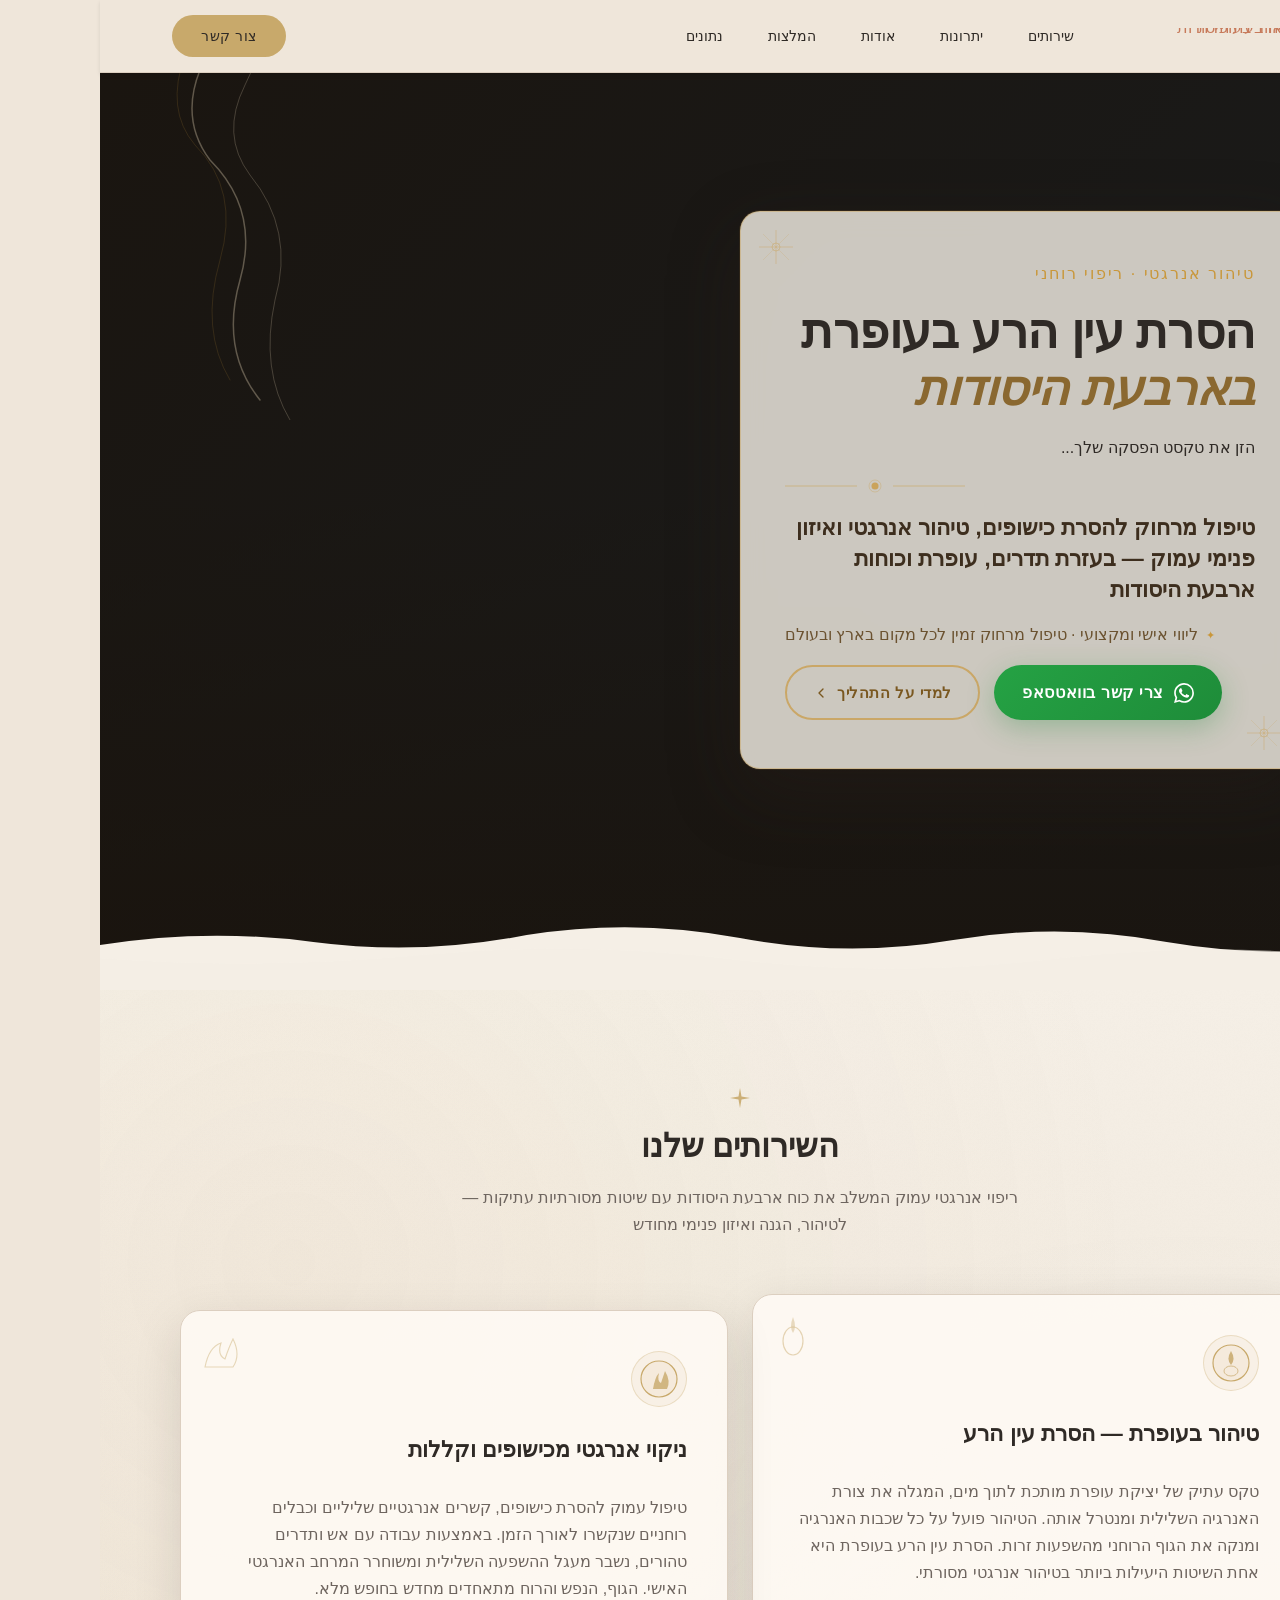
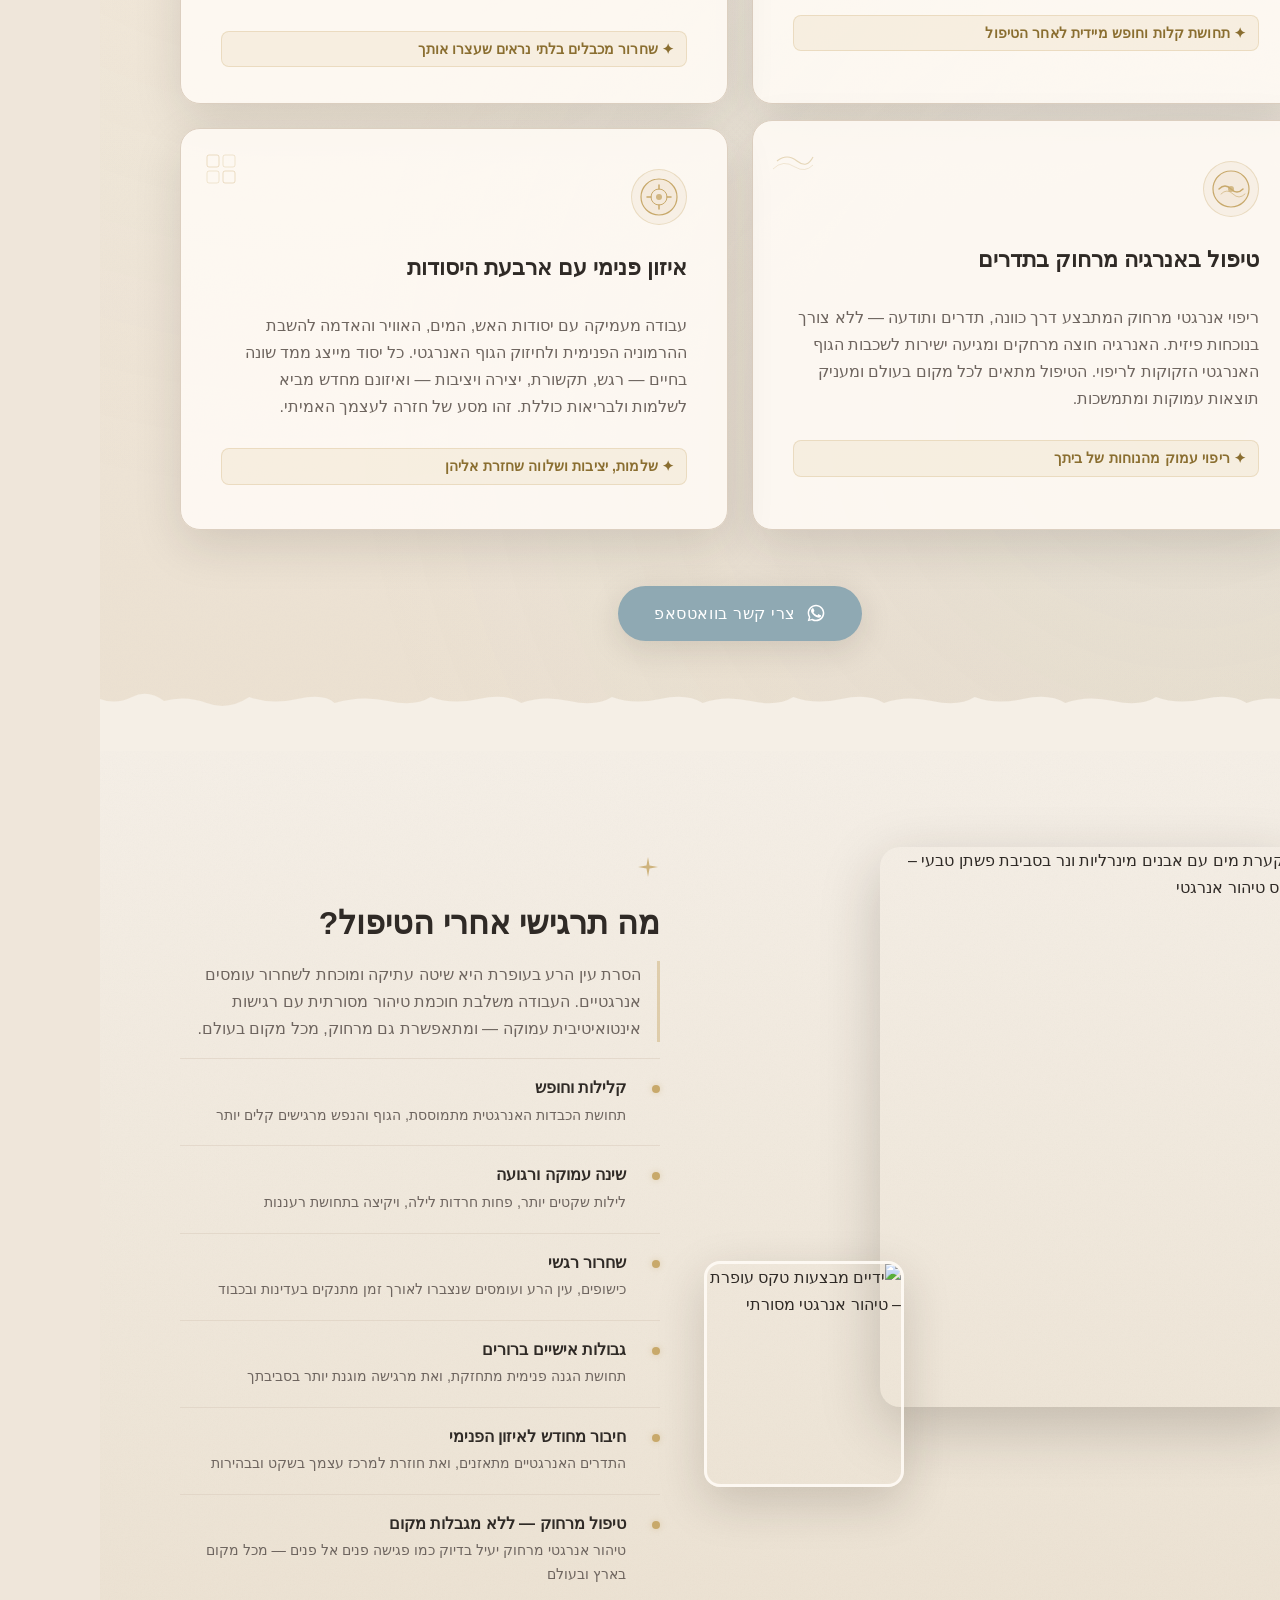
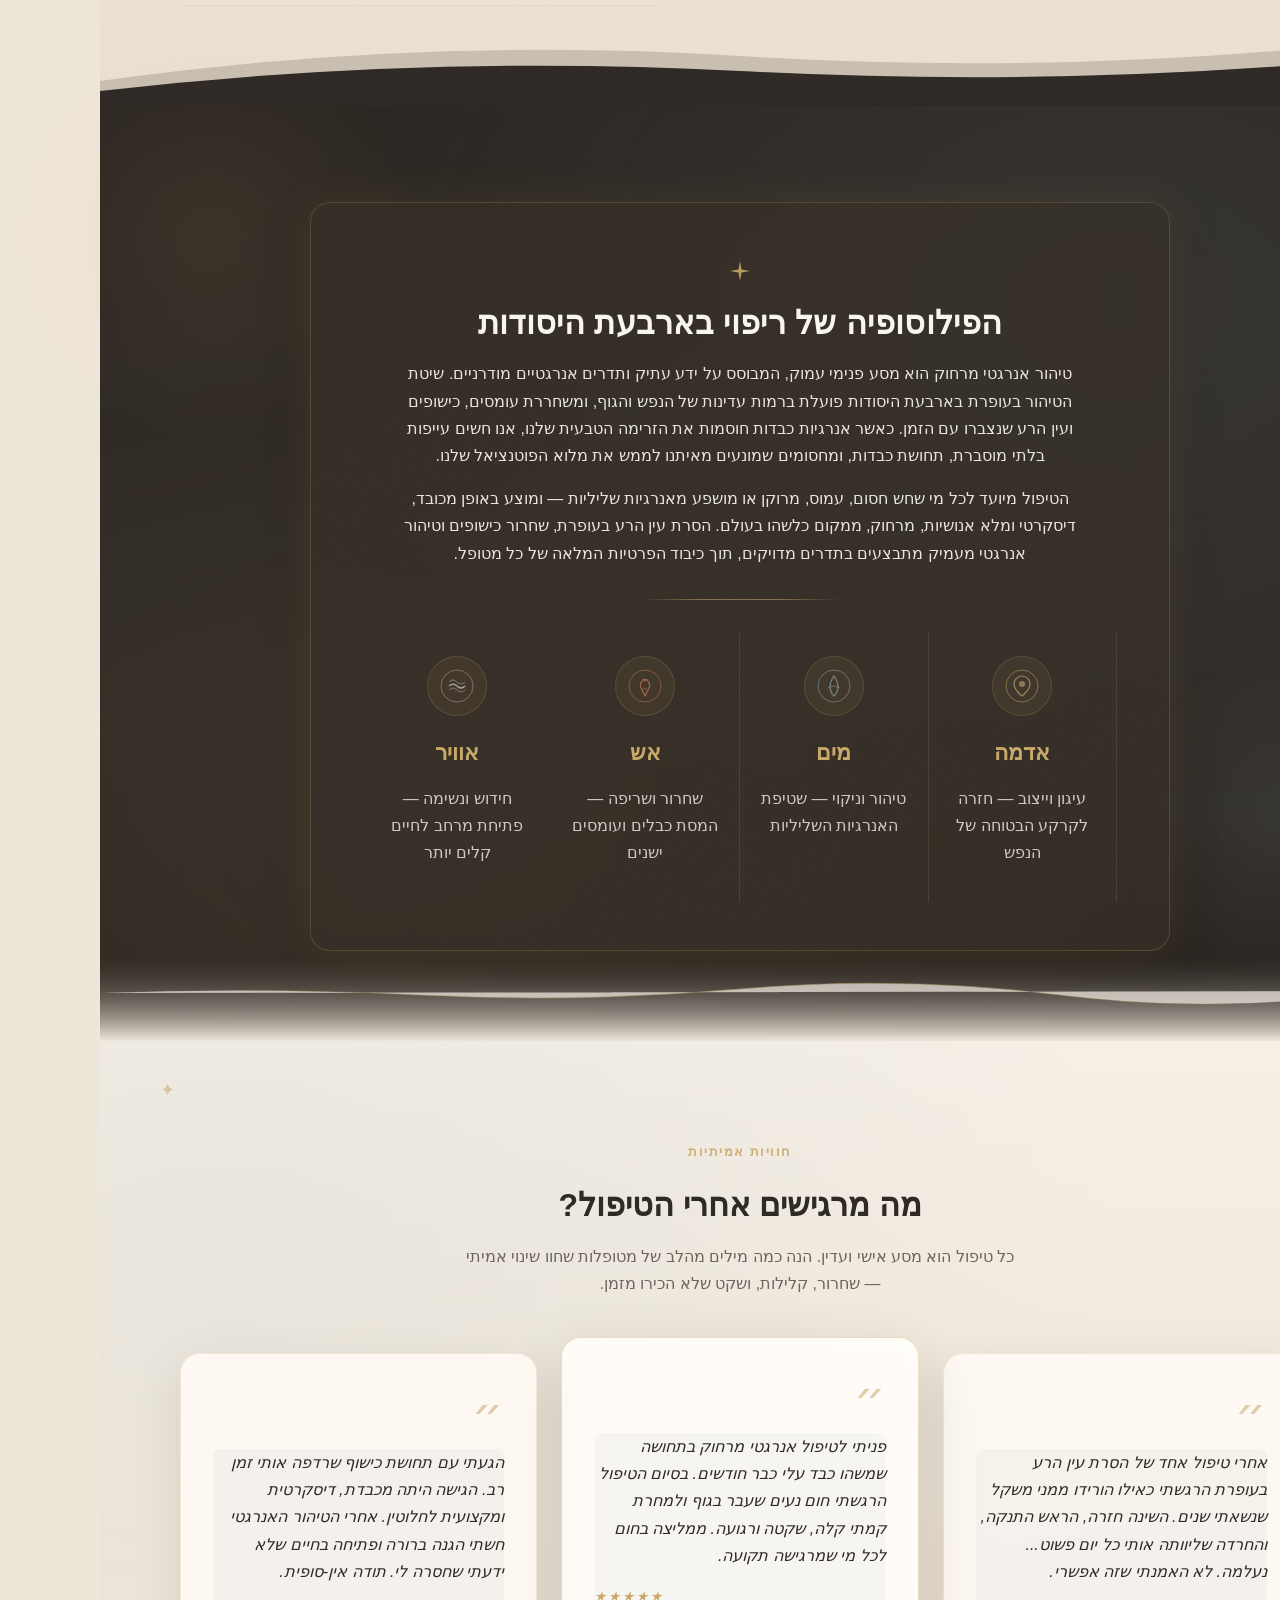
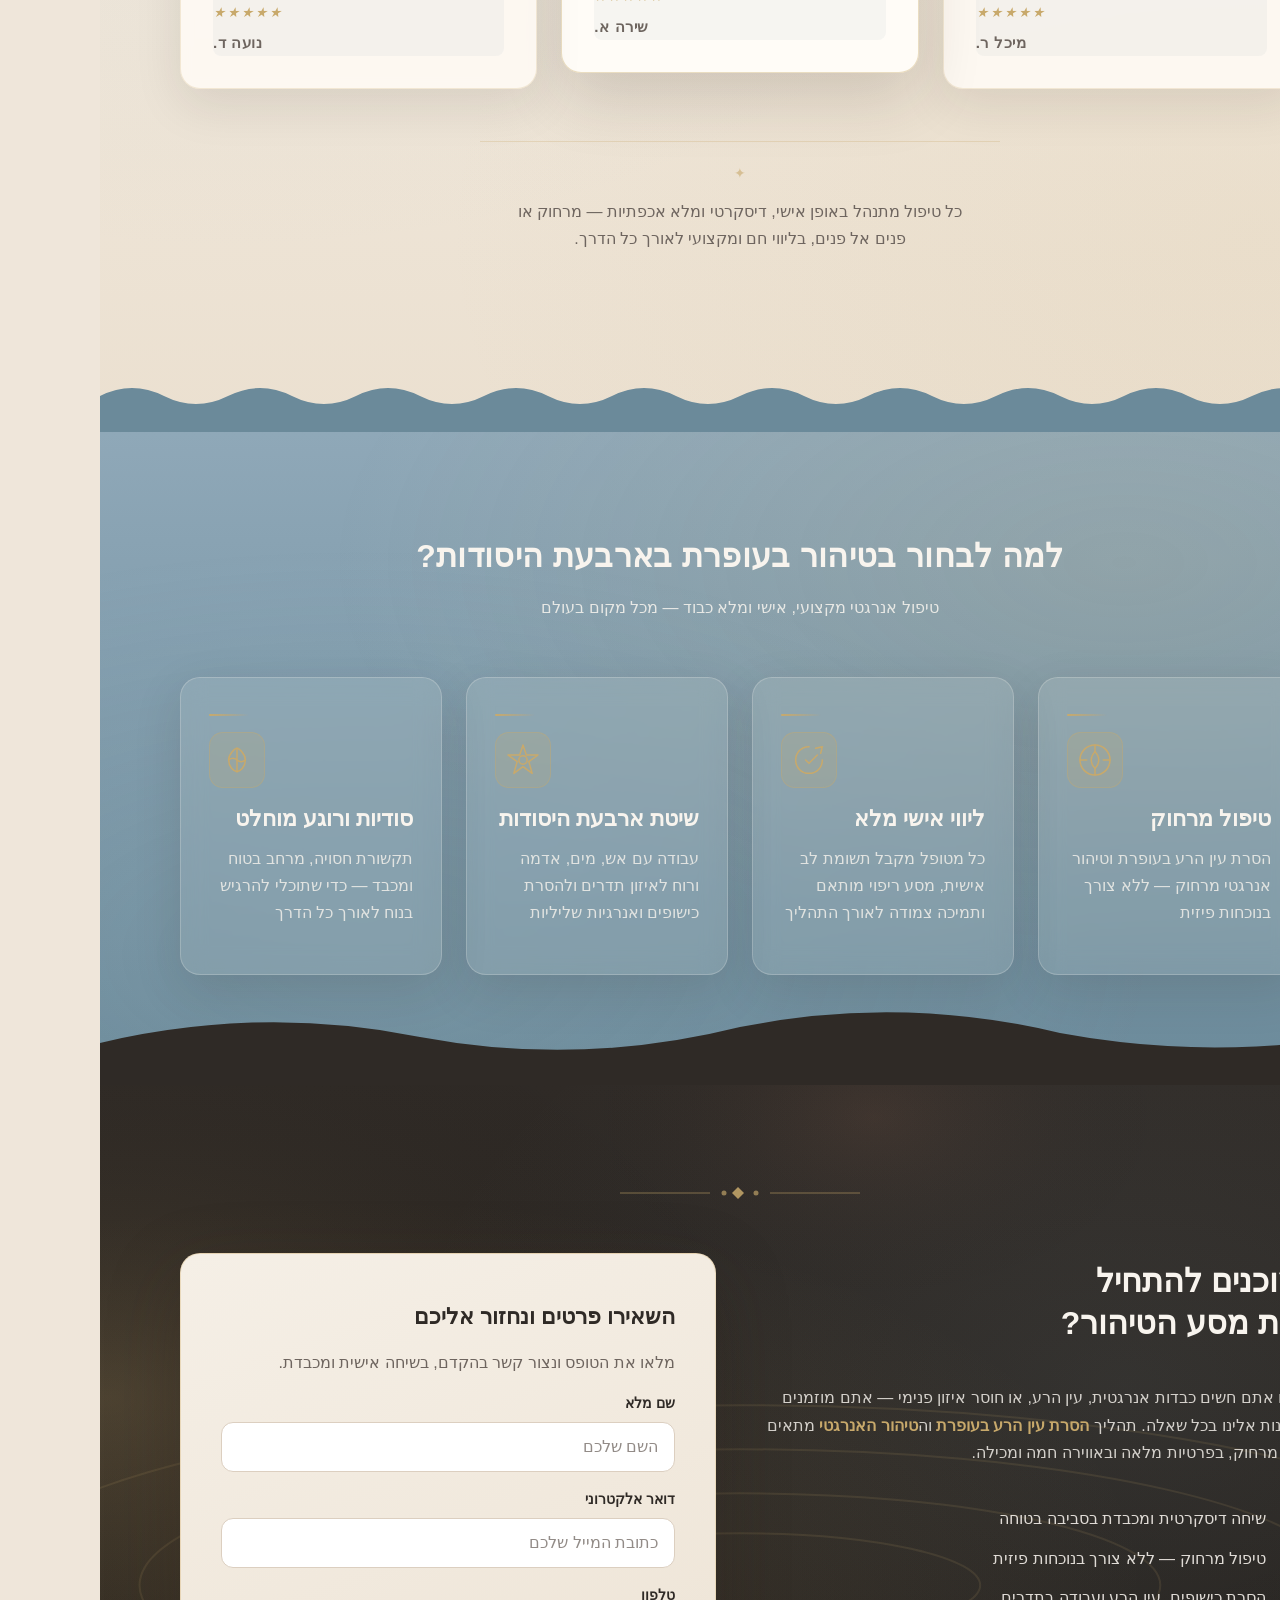
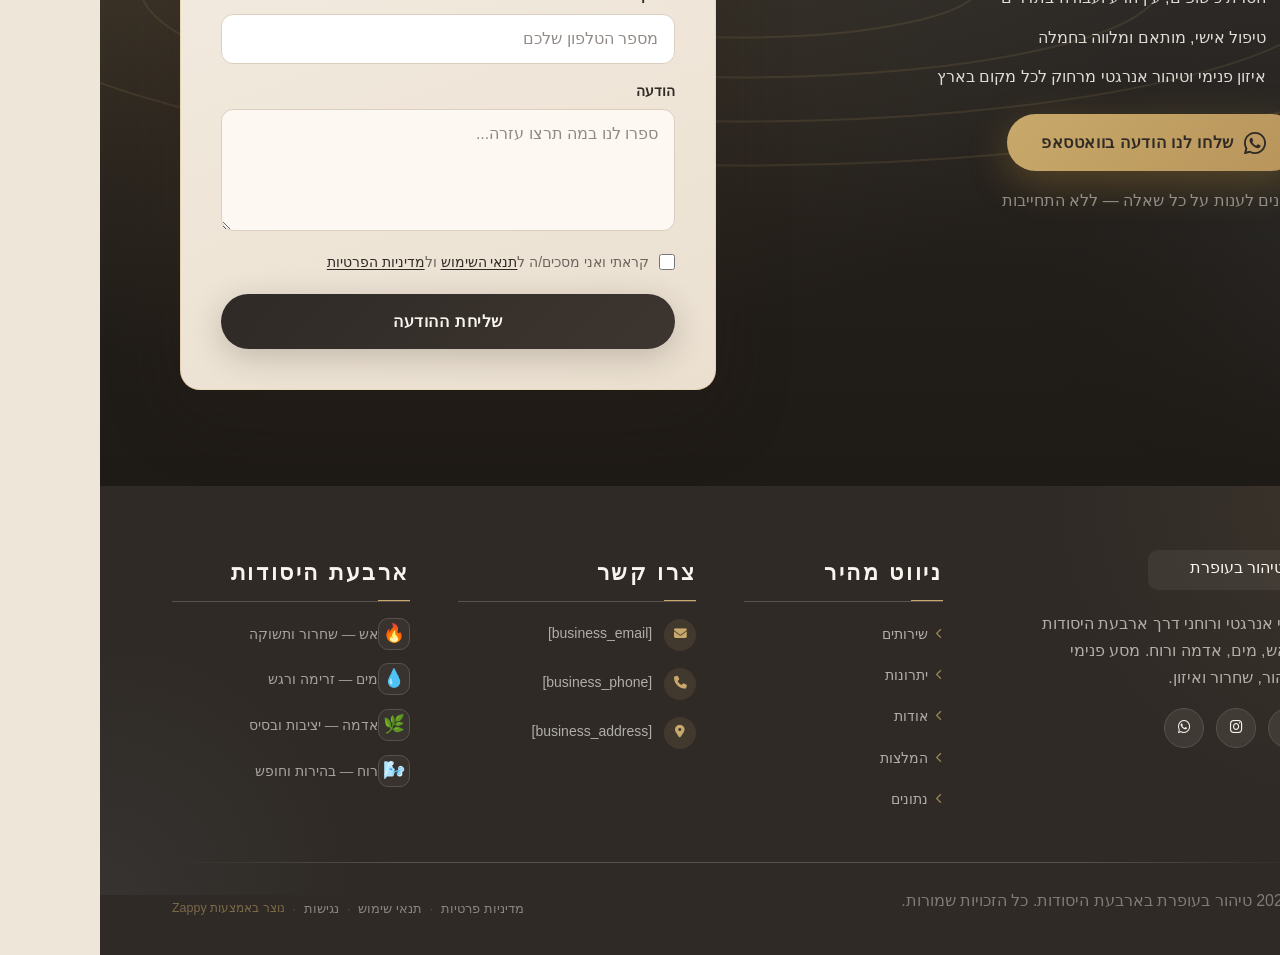
==== index.html @ 0448c600 "Background sync: Progressive GitHub Sync" ====
<!DOCTYPE html>
<html lang="he" dir="rtl">
<head>
    <meta charset="UTF-8">
    <meta name="viewport" content="width=device-width, initial-scale=1.0">
    <meta name="robots" content="index, follow">
    <title>הסרת עין הרע בעופרת — טיהור בעופרת בארבעת היסודות</title>
    <meta name="description" content="A spiritual and energetic healing practice focused on lead-pouring (עופרת) as a traditional method for removing the evil eye, curses, and negative energies. The">
    <meta name="keywords" content="הסרת עין הרע בעופרת, הסרת כישופים, טיהור אנרגטי, הסרת עין הרע בעופרת, טיהור אנרגטי מרחוק">
    
    <!-- Favicons -->
    <link rel="icon" type="image/x-icon" href="/assets/favicon.ico">
    <link rel="icon" type="image/png" sizes="16x16" href="/assets/favicon-16x16.png">
    <link rel="icon" type="image/png" sizes="32x32" href="/assets/favicon-32x32.png">
    <link rel="icon" type="image/png" sizes="48x48" href="/assets/favicon-48x48.png">
    <link rel="icon" type="image/png" sizes="192x192" href="/assets/favicon-192x192.png">
    <link rel="icon" type="image/png" sizes="512x512" href="/assets/favicon-512x512.png">
    <link rel="apple-touch-icon" href="/assets/apple-touch-icon.png">
    <!-- Zappy Analytics -->
<script>
(function() {
  'use strict';
  
  // Configuration
  var config = {
    websiteId: '0f71eb76-64d7-403d-bdd6-6f4e79e897e3',
    apiUrl: 'https://api.zappy5.com/api/analytics/track',
    sessionDuration: 30 * 60 * 1000, // 30 minutes
    visitorDuration: 30 * 24 * 60 * 60 * 1000, // 30 days
    trackPageViews: true,
    trackClicks: true,
    trackFormSubmissions: true
  };
  
  // Generate or retrieve persistent visitor ID (30 days)
  function getVisitorId() {
    var visitorKey = 'zappy_visitor_' + config.websiteId;
    var visitor = null;
    
    try {
      visitor = localStorage.getItem(visitorKey);
      if (visitor) {
        var visitorData = JSON.parse(visitor);
        var now = Date.now();
        
        // Check if visitor ID is still valid (30 days)
        if (now - visitorData.created < config.visitorDuration) {
          // Update last seen timestamp
          visitorData.lastSeen = now;
          localStorage.setItem(visitorKey, JSON.stringify(visitorData));
          return visitorData.id;
        }
      }
    } catch (e) {
      console.warn('Zappy Analytics: LocalStorage not available');
    }
    
    // Generate new visitor ID
    var newVisitorId = 'zv_' + Date.now() + '_' + Math.random().toString(36).substr(2, 9);
    
    try {
      localStorage.setItem(visitorKey, JSON.stringify({
        id: newVisitorId,
        created: Date.now(),
        lastSeen: Date.now()
      }));
    } catch (e) {
      // Continue without local storage
    }
    
    return newVisitorId;
  }
  
  // Generate or retrieve session ID (30 minutes)
  function getSessionId() {
    var sessionKey = 'zappy_session_' + config.websiteId;
    var session = null;
    
    try {
      session = sessionStorage.getItem(sessionKey);
      if (session) {
        var sessionData = JSON.parse(session);
        var now = Date.now();
        
        // Check if session is still valid
        if (now - sessionData.timestamp < config.sessionDuration) {
          // Update timestamp
          sessionData.timestamp = now;
          sessionStorage.setItem(sessionKey, JSON.stringify(sessionData));
          return sessionData.id;
        }
      }
    } catch (e) {
      console.warn('Zappy Analytics: SessionStorage not available');
    }
    
    // Generate new session ID
    var newSessionId = 'zs_' + Date.now() + '_' + Math.random().toString(36).substr(2, 9);
    
    try {
      sessionStorage.setItem(sessionKey, JSON.stringify({
        id: newSessionId,
        timestamp: Date.now()
      }));
    } catch (e) {
      // Continue without session storage
    }
    
    return newSessionId;
  }
  
  var visitorId = getVisitorId();
  var sessionId = getSessionId();
  
  // Track an event
  function trackEvent(eventType, data) {
    data = data || {};
    
    var eventData = {
      website_id: config.websiteId,
      event_type: eventType,
      page_path: window.location.pathname,
      referrer: document.referrer || 'direct',
      visitor_id: visitorId,
      session_id: sessionId,
      metadata: data
    };
    
    // Use sendBeacon if available (better for page unload events)
    if (navigator.sendBeacon) {
      var blob = new Blob([JSON.stringify(eventData)], { type: 'application/json' });
      navigator.sendBeacon(config.apiUrl, blob);
    } else {
      // Fallback to fetch
      fetch(config.apiUrl, {
        method: 'POST',
        headers: {
          'Content-Type': 'application/json'
        },
        body: JSON.stringify(eventData),
        keepalive: true
      }).catch(function(error) {
        console.warn('Zappy Analytics: Failed to track event', error);
      });
    }
  }
  
  // Track page view
  if (config.trackPageViews) {
    trackEvent('pageview', {
      title: document.title,
      url: window.location.href
    });
  }
  
  // Track clicks on important elements
  if (config.trackClicks) {
    document.addEventListener('click', function(e) {
      var target = e.target;
      
      // Track button clicks (counted as actions)
      if (target.tagName === 'BUTTON' || target.closest('button')) {
        var button = target.tagName === 'BUTTON' ? target : target.closest('button');
        trackEvent('click', {
          element: 'button',
          text: button.textContent.trim().substring(0, 100),
          id: button.id || null,
          class: button.className || null
        });
      }
      
      // Track link clicks (navigation - not counted as actions)
      else if (target.tagName === 'A' || target.closest('a')) {
        var link = target.tagName === 'A' ? target : target.closest('a');
        trackEvent('navigation', {
          element: 'link',
          text: link.textContent.trim().substring(0, 100),
          href: link.href,
          external: link.hostname !== window.location.hostname
        });
      }
    }, true);
  }
  
  // Track form submissions
  if (config.trackFormSubmissions) {
    document.addEventListener('submit', function(e) {
      var form = e.target;
      
      trackEvent('form_submit', {
        form_id: form.id || null,
        form_name: form.name || null,
        form_action: form.action || null,
        form_method: form.method || 'GET'
      });
    }, true);
  }
  
  // Track time on page (send on page unload)
  var pageLoadTime = Date.now();
  
  window.addEventListener('beforeunload', function() {
    var timeOnPage = Math.floor((Date.now() - pageLoadTime) / 1000); // in seconds
    
    trackEvent('page_unload', {
      time_on_page: timeOnPage,
      page_path: window.location.pathname
    });
  });
  
  // Expose tracking function globally for custom events
  window.zappyAnalytics = {
    track: trackEvent,
    getVisitorId: function() { return visitorId; },
    getSessionId: function() { return sessionId; }
  };
  
})();
</script>
<!-- End Zappy Analytics -->
    <meta property="og:title" content="הסרת עין הרע בעופרת — טיהור בעופרת בארבעת היסודות">
    <meta property="og:description" content="A spiritual and energetic healing practice focused on lead-pouring (עופרת) as a traditional method for removing the evil eye, curses, and negative energies. The">
    <meta name="twitter:card" content="summary_large_image">
    <meta name="twitter:title" content="הסרת עין הרע בעופרת — טיהור בעופרת בארבעת היסודות">
    <meta name="twitter:description" content="A spiritual and energetic healing practice focused on lead-pouring (עופרת) as a traditional method for removing the evil eye, curses, and negative energies. The">
    <meta property="og:type" content="website" />
  <meta property="og:locale" content="he_IL" />
  
  
  
  
  
  <link rel="stylesheet" href="https://cdnjs.cloudflare.com/ajax/libs/font-awesome/6.4.0/css/all.min.css" />

    <!-- Favicons -->
    <link rel="icon" type="image/x-icon" href="/assets/favicon.ico" />
    <link rel="icon" type="image/png" sizes="16x16" href="/assets/favicon-16x16.png" />
    <link rel="icon" type="image/png" sizes="32x32" href="/assets/favicon-32x32.png" />
    <link rel="icon" type="image/png" sizes="48x48" href="/assets/favicon-48x48.png" />
    <link rel="icon" type="image/png" sizes="192x192" href="/assets/favicon-192x192.png" />
    <link rel="icon" type="image/png" sizes="512x512" href="/assets/favicon-512x512.png" />
    <link rel="apple-touch-icon" href="/assets/apple-touch-icon.png" />
    <!-- Cookie Consent -->
    <link rel="stylesheet" href="https://cdn.jsdelivr.net/npm/vanilla-cookieconsent@3/dist/cookieconsent.css" />
    <script src="https://cdn.jsdelivr.net/npm/vanilla-cookieconsent@3/dist/cookieconsent.umd.js"></script>
    <!-- Mickidum Accessibility Toolbar -->
    <script src="https://cdn.jsdelivr.net/gh/mickidum/acc_toolbar/acctoolbar/acctoolbar.min.js"></script>
    <link rel="stylesheet" href="/styles.css">

    <style id="zappy-dropdown-submenu-styles">
      /* ========== DESKTOP DROPDOWN SUBMENU STYLES ========== */
      /* Base styles for dropdown submenus - parent must be positioned */
      .nav-menu li:has(.sub-menu), nav li:has(.sub-menu), .navbar li:has(.sub-menu), #navMenu li:has(.sub-menu) { position: relative; }
      /* Submenu base - hidden by default */
      .nav-menu .sub-menu, nav .sub-menu, .navbar .sub-menu, #navMenu .sub-menu { display: block !important; position: absolute !important; top: 100%; left: 0; min-width: 220px; background: white; border-radius: 8px; box-shadow: 0 8px 25px rgba(0,0,0,0.15); padding: 8px 0; opacity: 0; visibility: hidden; transform: translateY(10px); transition: all 0.3s ease; z-index: 1000; list-style: none; pointer-events: none; }
      /* CRITICAL: Desktop hover styles to show dropdown */
      .nav-menu li:hover > .sub-menu, nav li:hover > .sub-menu, .navbar li:hover > .sub-menu, #navMenu li:hover > .sub-menu { opacity: 1 !important; visibility: visible !important; transform: translateY(0) !important; pointer-events: auto !important; }
      /* Submenu item styling */
      .sub-menu li { list-style: none; margin: 0; padding: 0; }
      .sub-menu a { display: block !important; padding: 10px 16px !important; color: var(--text-dark, #333) !important; font-weight: 500; text-decoration: none; white-space: nowrap; transition: background-color 0.2s; }
      .sub-menu .zappy-nav-child > a { padding-left: 28px !important; font-size: 0.9em !important; opacity: 0.85 !important; }
      [dir="rtl"] .sub-menu .zappy-nav-child > a, html[lang="he"] .sub-menu .zappy-nav-child > a, html[lang="ar"] .sub-menu .zappy-nav-child > a { padding-left: 10px !important; padding-right: 28px !important; }
      .sub-menu .zappy-nav-parent > a { font-weight: 600 !important; }
      .sub-menu a:hover { background-color: #f5f5f5; }
      /* RTL (Hebrew/Arabic) dropdown positioning */
      [dir="rtl"] .nav-menu .sub-menu, [dir="rtl"] nav .sub-menu, [dir="rtl"] .navbar .sub-menu, html[lang="he"] .nav-menu .sub-menu, html[lang="he"] nav .sub-menu, html[lang="he"] .navbar .sub-menu, html[lang="ar"] .nav-menu .sub-menu, html[lang="ar"] nav .sub-menu, html[lang="ar"] .navbar .sub-menu { left: auto !important; right: 0 !important; }
      /* Hide empty dropdown menus (exclude catalog sub-menus that use <a> children instead of <li>) */
      .sub-menu:empty, .sub-menu:not(:has(li:not(.zappy-hidden-menu-item))):not(:has(> a)), .sub-menu:not(:has(li)):not(:has(> a)) { display: none !important; opacity: 0 !important; visibility: hidden !important; pointer-events: none !important; }
      /* Desktop: show submenu on Menu Group hover */
      li:has(.menu-group-title):hover > .sub-menu { opacity: 1 !important; visibility: visible !important; transform: translateY(0) !important; pointer-events: auto !important; }
      /* Menu Group title styling */
      .nav-menu > li > .menu-group-title, #navMenu > li > .menu-group-title { display: inline-block; padding: 0.5rem 1rem; cursor: default; user-select: none; }
      
      /* ========== MOBILE SUBMENU STYLES ========== */
      @media (max-width: 768px) {
        .nav-menu .sub-menu, nav .sub-menu, .navbar .sub-menu, #navMenu .sub-menu { position: static !important; transform: none !important; box-shadow: none !important; background: transparent !important; max-height: 0; overflow: hidden; opacity: 0; visibility: hidden; transition: max-height 0.3s ease, opacity 0.3s ease; padding: 0 !important; border-radius: 0 !important; }
        .navbar .sub-menu.mobile-expanded, .nav-menu .sub-menu.mobile-expanded, #navMenu .sub-menu.mobile-expanded { max-height: none !important; overflow-y: visible !important; opacity: 1 !important; visibility: visible !important; padding: 8px 0 8px 16px !important; }
        [dir="rtl"] .sub-menu.mobile-expanded, html[lang="he"] .sub-menu.mobile-expanded { padding: 8px 16px 8px 0 !important; }
        /* Disable hover behavior on mobile */
        .nav-menu li:hover > .sub-menu, nav li:hover > .sub-menu, .navbar li:hover > .sub-menu, #navMenu li:hover > .sub-menu { opacity: 0; visibility: hidden; pointer-events: none; }
        .nav-menu li > .sub-menu.mobile-expanded, nav li > .sub-menu.mobile-expanded, .navbar li > .sub-menu.mobile-expanded, #navMenu li > .sub-menu.mobile-expanded { opacity: 1 !important; visibility: visible !important; pointer-events: auto !important; }
        .nav-menu li:has(.sub-menu), nav li:has(.sub-menu), .navbar li:has(.sub-menu), #navMenu li:has(.sub-menu) { display: flex !important; flex-wrap: wrap !important; align-items: center !important; position: relative !important; min-height: 44px !important; }
        .nav-menu li:has(.sub-menu) > a, nav li:has(.sub-menu) > a, .navbar li:has(.sub-menu) > a, #navMenu li:has(.sub-menu) > a { flex: 1 !important; min-width: 0 !important; }
        .nav-menu li:has(.sub-menu) > .menu-group-title, nav li:has(.sub-menu) > .menu-group-title, .navbar li:has(.sub-menu) > .menu-group-title, #navMenu li:has(.sub-menu) > .menu-group-title { flex: 1 !important; min-width: 0 !important; padding: 0 !important; line-height: inherit !important; }
        .nav-menu li:has(.sub-menu) > .sub-menu, nav li:has(.sub-menu) > .sub-menu, .navbar li:has(.sub-menu) > .sub-menu, #navMenu li:has(.sub-menu) > .sub-menu { flex-basis: 100% !important; width: 100% !important; }
        .nav-menu li:has(.sub-menu) > a [class*="chevron"], .nav-menu li:has(.sub-menu) > a [class*="arrow"], .nav-menu li:has(.sub-menu) > a .fa-chevron-down, .nav-menu li:has(.sub-menu) > a .fa-angle-down, nav li:has(.sub-menu) > a [class*="chevron"], nav li:has(.sub-menu) > a [class*="arrow"], #navMenu li:has(.sub-menu) > a [class*="chevron"], #navMenu li:has(.sub-menu) > a [class*="arrow"] { display: none !important; visibility: hidden !important; }
        .mobile-submenu-toggle { display: flex !important; align-items: center !important; justify-content: center !important; width: 44px !important; height: auto !important; background: transparent !important; border: none !important; cursor: pointer !important; color: var(--text-dark) !important; position: static !important; flex-shrink: 0 !important; align-self: stretch !important; z-index: 2 !important; padding: 0 !important; margin: 0 !important; }
        .mobile-submenu-toggle::after { content: '' !important; width: 0 !important; height: 0 !important; border-left: 6px solid transparent !important; border-right: 6px solid transparent !important; border-top: 7px solid currentColor !important; transition: transform 0.3s ease !important; }
        .mobile-submenu-toggle.expanded::after { transform: rotate(180deg) !important; }
        .sub-menu a { padding: 10px 0 !important; display: block !important; color: var(--text-dark) !important; white-space: normal !important; }
        .sub-menu .zappy-nav-child > a { padding-left: 28px !important; font-size: 0.9em !important; opacity: 0.85 !important; }
        [dir="rtl"] .sub-menu .zappy-nav-child > a, html[lang="he"] .sub-menu .zappy-nav-child > a, html[lang="ar"] .sub-menu .zappy-nav-child > a { padding-left: 0 !important; padding-right: 28px !important; }
        .sub-menu .zappy-nav-parent > a { font-weight: 600 !important; }
        .nav-menu.active, #navMenu.active { max-width: 100vw !important; overflow-x: hidden !important; box-sizing: border-box !important; }
        .navbar .sub-menu li a, nav.navbar .sub-menu li a, .zappy-products-dropdown .sub-menu a { color: var(--text-dark) !important; }
      }
      @media (min-width: 769px) { .mobile-submenu-toggle { display: none !important; } }
    </style>

    <style id="mobile-lang-menu-deployed-css">
    @media (max-width: 768px) {
      .lang-switcher,
      .nav-cta-container .lang-switcher,
      .nav-container .lang-switcher,
      .navbar .lang-switcher,
      .navbar .nav-cta-container .lang-switcher,
      .nav-icons-left .lang-switcher,
      .nav-ecommerce-icons .lang-switcher { display: none !important; }
      .mobile-lang-menu { width: 100%; border-top: 1px solid rgba(128,128,128,0.2); padding: 8px 0 0 0; margin-top: 8px; }
      .mobile-lang-toggle { display: flex !important; align-items: center; justify-content: space-between; width: 100%; padding: 12px 16px; background: none; border: none; cursor: pointer; font-size: 15px; color: inherit; font-family: inherit; }
      .mobile-lang-toggle::after { content: ''; display: inline-block; width: 8px; height: 8px; border-right: 2px solid currentColor; border-bottom: 2px solid currentColor; transform: rotate(45deg); transition: transform 0.3s ease; margin-left: 8px; }
      .mobile-lang-toggle.expanded::after { transform: rotate(-135deg); }
      .mobile-lang-options { max-height: 0; overflow: hidden; transition: max-height 0.3s ease; }
      .mobile-lang-options.expanded { max-height: 300px; }
      .mobile-lang-option { display: flex !important; align-items: center; gap: 10px; padding: 10px 24px; text-decoration: none; color: inherit; font-size: 14px; font-family: inherit; }
      .mobile-lang-option:hover { background: rgba(128,128,128,0.1); }
      .mobile-lang-option.active { font-weight: 600; opacity: 0.7; pointer-events: none; }
      .mobile-lang-option img { width: 20px; height: 20px; border-radius: 50%; }
    }
    @media (min-width: 769px) {
      .mobile-lang-menu { display: none !important; }
    }
    </style>

    <style id="zappy-widget-visibility">
      #mic-access-tool-general-button, .mic-access-tool-general-button,
      #mic-init-access-tool .mic-access-tool-general-button, #mic-init-access-tool #mic-access-tool-general-button,
      ._access-icon, #mic-access-tool-box, .mic-access-tool-box,
      #mic-init-access-tool #mic-access-tool-box, div[id*="mic-access-tool-box"], ._access-menu {
        display: none !important; visibility: hidden !important; opacity: 0 !important; pointer-events: none !important;
      }
    </style>
</head>
<body>

  <nav class="navbar" dir="rtl">
  <button class="mobile-toggle" id="mobileToggle" aria-label="Menu">
    <svg class="hamburger-icon" width="24" height="24" viewBox="0 0 24 24" fill="none">
      <path d="M3 12h18M3 6h18M3 18h18" stroke="currentColor" stroke-width="2" stroke-linecap="round"/>
    </svg>
    <svg class="close-icon" width="24" height="24" viewBox="0 0 24 24" fill="none" style="display: none;">
      <path d="M18 6L6 18M6 6l12 12" stroke="currentColor" stroke-width="2" stroke-linecap="round"/>
    </svg>
  </button>

  <button class="phone-header-btn" data-phone="[business_phone]" aria-label="Call">
    <svg width="20" height="20" viewBox="0 0 24 24" fill="currentColor">
      <path d="M22 16.92v3a2 2 0 0 1-2.18 2 19.79 19.79 0 0 1-8.63-3.07 19.5 19.5 0 0 1-6-6 19.79 19.79 0 0 1-3.07-8.67A2 2 0 0 1 4.11 2h3a2 2 0 0 1 2 1.72 12.84 12.84 0 0 0 .7 2.81 2 2 0 0 1-.45 2.11L8.09 9.91a16 16 0 0 0 6 6l1.27-1.27a2 2 0 0 1 2.11-.45 12.84 12.84 0 0 0 2.81.7A2 2 0 0 1 22 16.92z"/>
    </svg>
  </button>

  <div class="nav-container">
    <div class="nav-right-group"><div class="nav-brand">
      <a href="/" class="logo-link">
        <img src="/assets/logo.webp" alt="טיהור בעופרת בארבעת היסודות" class="logo" />
      </a>
    </div><ul class="nav-menu" id="navMenu"><li><a href="#services">שירותים</a></li><li><a href="#benefits">יתרונות</a></li><li><a href="#about">אודות</a></li><li><a href="#testimonials">המלצות</a></li><li><a href="#stats">נתונים</a></li></ul></div>

    

    <div class="nav-cta-container">
      <a href="#contact" class="nav-cta-btn">צור קשר</a>
    </div>
  </div>
</nav>
<script>

// Navbar Mobile Menu Toggle and Contrast Fix
(function() {
  // Use 'load' event instead of 'DOMContentLoaded' to ensure we run AFTER all other scripts
  window.addEventListener('load', function() {
    
    // FIX MOBILE BUTTON CONTRAST
    // Detect navbar background color and apply contrasting color to mobile buttons
    const navbar = document.querySelector('.navbar, nav, header');
    if (!navbar) {
      console.log('[Navbar] Navbar element not found');
      return;
    }
    
    // DECLARE VARIABLES EARLY to avoid Temporal Dead Zone errors
    // These are used in multiple places below
    let mobileToggle = document.getElementById('mobileToggle') ||
                       document.querySelector('.mobile-toggle') ||
                       document.querySelector('.hamburger') ||
                       document.querySelector('.hamburger-menu') ||
                       document.querySelector('.menu-toggle') ||
                       document.querySelector('.burger-menu') ||
                       document.querySelector('[aria-label="Menu"]') ||
                       document.querySelector('[aria-label="תפריט"]');
    
    const phoneBtn = document.querySelector('.phone-header-btn');
    
    const computedStyle = window.getComputedStyle(navbar);
    let bgColor = computedStyle.backgroundColor;
    
    console.log('[Navbar] Initial navbar background:', bgColor);
    
    // Check if background is transparent or rgba with 0 alpha
    const isTransparent = bgColor === 'transparent' || 
                         bgColor === 'rgba(0, 0, 0, 0)' ||
                         (bgColor.startsWith('rgba') && bgColor.includes(', 0)'));
    
    if (isTransparent) {
      // Check for background-image or gradient
      const bgImage = computedStyle.backgroundImage;
      if (bgImage && bgImage !== 'none') {
        console.log('[Navbar] Navbar has background image/gradient, using dark text');
        bgColor = 'rgb(240, 240, 240)'; // Assume light background
      } else {
        // Transparent navbar - check body background
        const bodyBg = window.getComputedStyle(document.body).backgroundColor;
        console.log('[Navbar] Navbar transparent, using body background:', bodyBg);
        bgColor = bodyBg;
      }
    }
    
    // Calculate luminance to determine if background is light or dark
    const rgb = bgColor.match(/\d+/g);
    if (rgb && rgb.length >= 3) {
      const r = parseInt(rgb[0]);
      const g = parseInt(rgb[1]);
      const b = parseInt(rgb[2]);
      const luminance = (0.299 * r + 0.587 * g + 0.114 * b) / 255;
      
      // Mobile button colors are set by Claude's AI-generated CSS (same as .nav-menu a)
      // No dynamic color overrides needed - colors come from the generated navbar CSS
      console.log('[Navbar] Mobile button colors preserved from Claude CSS (luminance:', luminance.toFixed(2) + ')');
      
      // FIX ICON SIZES - Ensure SVGs are properly sized and visible
      // INJECT CRITICAL CSS TO OVERRIDE ANY CONFLICTING RULES
      const criticalCSS = document.createElement('style');
      criticalCSS.id = 'zappy-mobile-nav-fix';
      const htmlLang = document.documentElement.lang || 'en';
      const htmlDir = document.documentElement.dir || 'ltr';
      // Check both dir attribute AND lang for RTL detection
      // dir="rtl" is the most reliable indicator
      const isRTL = htmlDir === 'rtl' || htmlLang === 'he' || htmlLang === 'ar';
      
      criticalCSS.textContent = `
        /* Hide mobile buttons on desktop, show only on mobile */
        @media (min-width: 769px) {
          .mobile-toggle,
          .phone-header-btn {
            display: none !important;
          }
        }
        
        /* Show and position mobile buttons correctly on mobile */
        @media (max-width: 768px) {
          .mobile-toggle,
          .phone-header-btn {
            position: absolute !important;
            top: 50% !important;
            transform: translateY(-50%) !important;
            z-index: 1001 !important;
            display: flex !important;
            align-items: center !important;
            justify-content: center !important;
            width: 36px !important;
            height: 36px !important;
            border-radius: 50% !important;
            border: none !important;
            cursor: pointer !important;
            padding: 6px !important;
            background: none !important;
            color: var(--nav-text, var(--text-dark)) !important;
          }
          
          /* LTR positioning (default): hamburger LEFT, phone RIGHT */
          html:not([dir="rtl"]):not([lang="he"]):not([lang="ar"]) .mobile-toggle,
          html[dir="ltr"] .mobile-toggle {
            left: 12px !important;
            right: auto !important;
          }
          html:not([dir="rtl"]):not([lang="he"]):not([lang="ar"]) .phone-header-btn,
          html[dir="ltr"] .phone-header-btn {
            right: 12px !important;
            left: auto !important;
          }
          
          /* RTL positioning: hamburger RIGHT, phone LEFT */
          html[dir="rtl"] .mobile-toggle,
          html[lang="he"] .mobile-toggle,
          html[lang="ar"] .mobile-toggle {
            right: 12px !important;
            left: auto !important;
          }
          html[dir="rtl"] .phone-header-btn,
          html[lang="he"] .phone-header-btn,
          html[lang="ar"] .phone-header-btn {
            left: 12px !important;
            right: auto !important;
          }
          
          /* CRITICAL: Ensure nav-container has min-height on mobile */
          /* All children are positioned absolutely/fixed on mobile, so height:auto collapses to 0 */
          .nav-container {
            min-height: 70px !important;
            position: relative !important;
          }
          
          /* Ensure SVG icons are properly sized and inherit color */
          .mobile-toggle svg,
          .phone-header-btn svg {
            width: 24px !important;
            height: 24px !important;
            /* Don't force display - let JavaScript control hamburger/close toggle */
          }
          
          /* Reset nav-cta-container on mobile - remove desktop box-shadow/padding */
          /* that creates a visible ghost box when CTA button is hidden */
          .nav-cta-container {
            box-shadow: none !important;
            padding: 0 !important;
          }
          
          /* Hide nav-cta-container entirely on mobile when there's no lang-switcher */
          /* (only the CTA button is inside, and it's hidden on mobile) */
          .nav-cta-container:not(:has(.lang-switcher)) {
            display: none !important;
          }
          
          /* CRITICAL: Prevent hero image fade gradient from bleeding over headline text */
          /* The .image-fade-gradient has bottom: -30px (extends below parent) */
          /* On mobile stacked layout, this overlaps the h1 text below the image */
          .hero-image-column {
            overflow: hidden !important;
          }
          .image-fade-gradient {
            bottom: 0 !important;
          }
          
          /* Hide desktop language switcher on mobile - hamburger menu handles it */
          /* High specificity to override stored CSS */
          .lang-switcher,
          .nav-cta-container .lang-switcher,
          .nav-container .lang-switcher,
          .navbar .lang-switcher,
          .navbar .nav-cta-container .lang-switcher {
            display: none !important;
          }
        }
      `;
      
      // Remove existing fix if present and inject new one
      const existing = document.getElementById('zappy-mobile-nav-fix');
      if (existing) existing.remove();
      document.head.appendChild(criticalCSS);
      
      console.log('[Navbar] Critical CSS injected for mobile nav positioning');
      
      // ONLY apply inline positioning styles on mobile viewport
      // On desktop, the CSS handles hiding these buttons with display: none
      // Inline styles were breaking desktop layout by overriding CSS
      const isMobileViewport = window.innerWidth <= 768;
      
      if (mobileToggle) {
        // Icon sizing applies to all viewports for consistency
        const hamburgerIcon = mobileToggle.querySelector('.hamburger-icon');
        const closeIcon = mobileToggle.querySelector('.close-icon');
        
        if (hamburgerIcon) {
          hamburgerIcon.style.setProperty('width', '24px', 'important');
          hamburgerIcon.style.setProperty('height', '24px', 'important');
          hamburgerIcon.style.setProperty('display', 'block', 'important'); // Show hamburger by default
        }
        if (closeIcon) {
          closeIcon.style.setProperty('width', '24px', 'important');
          closeIcon.style.setProperty('height', '24px', 'important');
          closeIcon.style.setProperty('display', 'none', 'important'); // Hide close icon by default
        }
        
        // ONLY set positioning inline styles on mobile
        if (isMobileViewport) {
          mobileToggle.style.setProperty('position', 'absolute', 'important');
          mobileToggle.style.setProperty('top', '50%', 'important');
          mobileToggle.style.setProperty('transform', 'translateY(-50%)', 'important');
          mobileToggle.style.setProperty('z-index', '1001', 'important');
          
          // Clear any inline left/right so CSS can take over based on html[dir]
          mobileToggle.style.removeProperty('left');
          mobileToggle.style.removeProperty('right');
          
          console.log('[Navbar] Mobile toggle positioning applied (mobile viewport)');
        } else {
          // On desktop, clear any positioning styles to let CSS handle it
          mobileToggle.style.removeProperty('position');
          mobileToggle.style.removeProperty('top');
          mobileToggle.style.removeProperty('transform');
          mobileToggle.style.removeProperty('z-index');
          mobileToggle.style.removeProperty('left');
          mobileToggle.style.removeProperty('right');
          console.log('[Navbar] Desktop viewport - cleared mobile toggle inline positioning');
        }
      }
      
      if (phoneBtn) {
        // Icon sizing applies to all viewports
        const phoneIcon = phoneBtn.querySelector('svg');
        if (phoneIcon) {
          phoneIcon.style.width = '24px';
          phoneIcon.style.height = '24px';
          phoneIcon.setAttribute('width', '24');
          phoneIcon.setAttribute('height', '24');
        }
        
        // ONLY set positioning inline styles on mobile
        if (isMobileViewport) {
          phoneBtn.style.setProperty('position', 'absolute', 'important');
          phoneBtn.style.setProperty('top', '50%', 'important');
          phoneBtn.style.setProperty('transform', 'translateY(-50%)', 'important');
          phoneBtn.style.setProperty('z-index', '1001', 'important');
          
          // Clear any inline left/right so CSS can take over based on html[dir]
          phoneBtn.style.removeProperty('left');
          phoneBtn.style.removeProperty('right');
          
          console.log('[Navbar] Phone button positioning applied (mobile viewport)');
        } else {
          // On desktop, clear any positioning styles to let CSS handle it
          phoneBtn.style.removeProperty('position');
          phoneBtn.style.removeProperty('top');
          phoneBtn.style.removeProperty('transform');
          phoneBtn.style.removeProperty('z-index');
          phoneBtn.style.removeProperty('left');
          phoneBtn.style.removeProperty('right');
          console.log('[Navbar] Desktop viewport - cleared phone button inline positioning');
        }
      }
    } else {
      console.log('[Navbar] Could not parse background color:', bgColor);
    }
    
    // MOBILE MENU TOGGLE
    // Re-query in case DOM changed (mobileToggle already declared at top of function)
    mobileToggle = document.getElementById('mobileToggle') ||
                   document.querySelector('.mobile-toggle') ||
                   document.querySelector('.hamburger') ||
                   document.querySelector('.hamburger-menu') ||
                   document.querySelector('.menu-toggle') ||
                   document.querySelector('.burger-menu') ||
                   document.querySelector('[aria-label="Menu"]') ||
                   document.querySelector('[aria-label="תפריט"]');
    
    // EXPANDED SEARCH: Find nav menu by ID or class
    const navMenu = document.getElementById('navMenu') ||
                  document.querySelector('.nav-menu') ||
                  document.querySelector('.nav-links') ||
                  document.querySelector('nav ul:not(.submenu)');
    
    if (!mobileToggle || !navMenu) {
      console.log('[Navbar] Mobile toggle or menu not found:', { toggle: !!mobileToggle, menu: !!navMenu });
      return;
    }
    
    // Ensure navMenu has ID for CSS targeting
    if (!navMenu.id) {
      navMenu.id = 'navMenu';
    }
    
    console.log('[Navbar] Initializing mobile menu...');
    
    // Remove any existing event listeners by cloning the button
    const newToggle = mobileToggle.cloneNode(true);
    mobileToggle.parentNode.replaceChild(newToggle, mobileToggle);
    
    // Toggle menu on button click - use newToggle now
    newToggle.addEventListener('click', function(e) {
      e.preventDefault();
      e.stopPropagation();
      
      const hamburgerIcon = this.querySelector('.hamburger-icon');
      const closeIcon = this.querySelector('.close-icon');
      const isActive = navMenu.classList.contains('active');
      
      if (isActive) {
        // Close menu
        navMenu.classList.remove('active');
        if (hamburgerIcon) hamburgerIcon.style.setProperty('display', 'block', 'important');
        if (closeIcon) closeIcon.style.setProperty('display', 'none', 'important');
        document.body.style.overflow = '';
        console.log('[Navbar] Menu closed');
      } else {
        // Open menu
        navMenu.classList.add('active');
        if (hamburgerIcon) hamburgerIcon.style.setProperty('display', 'none', 'important');
        if (closeIcon) closeIcon.style.setProperty('display', 'block', 'important');
        document.body.style.overflow = 'hidden';
        console.log('[Navbar] Menu opened');
      }
    });
    
    // Close menu when clicking nav links (but NOT dropdown toggles)
    const navLinks = navMenu.querySelectorAll('a');
    navLinks.forEach(function(link) {
      link.addEventListener('click', function() {
        // Don't close if it's a dropdown child (unless it's a real navigation link)
        if (this.getAttribute('href') === '#') return;
        
        const hamburgerIcon = newToggle.querySelector('.hamburger-icon');
        const closeIcon = newToggle.querySelector('.close-icon');
        
        navMenu.classList.remove('active');
        if (hamburgerIcon) hamburgerIcon.style.setProperty('display', 'block', 'important');
        if (closeIcon) closeIcon.style.setProperty('display', 'none', 'important');
        document.body.style.overflow = '';
        console.log('[Navbar] Menu closed (link clicked)');
      });
    });
    
    // DROPDOWN MENU TOGGLE (for mobile and touch devices)
    var dropdownToggles = navMenu.querySelectorAll('.dropdown-toggle');
    dropdownToggles.forEach(function(toggle) {
      toggle.addEventListener('click', function(e) {
        e.preventDefault();
        e.stopPropagation();
        var parent = this.closest('.nav-dropdown');
        if (!parent) return;
        
        // Close other open dropdowns at the same level
        var siblings = parent.parentNode.querySelectorAll('.nav-dropdown.open');
        siblings.forEach(function(sib) {
          if (sib !== parent) sib.classList.remove('open');
        });
        
        parent.classList.toggle('open');
        console.log('[Navbar] Dropdown toggled:', parent.classList.contains('open') ? 'open' : 'closed');
      });
    });
    
    // Close dropdowns when clicking outside
    document.addEventListener('click', function(e) {
      if (!e.target.closest('.nav-dropdown')) {
        var openDropdowns = document.querySelectorAll('.nav-dropdown.open');
        openDropdowns.forEach(function(dd) { dd.classList.remove('open'); });
      }
    });
    
    console.log('[Navbar] Dropdown handlers initialized for ' + dropdownToggles.length + ' dropdowns');
    
    // Phone button functionality (phoneBtn already declared at top of function)
    if (phoneBtn) {
      phoneBtn.addEventListener('click', function() {
        // Get phone number from placeholder in page or use default
        const phoneLinks = document.querySelectorAll('a[href^="tel:"]');
        const phoneNumber = phoneLinks.length > 0 
          ? phoneLinks[0].getAttribute('href').replace('tel:', '')
          : '[business_phone]';
        
        window.location.href = 'tel:' + phoneNumber;
        console.log('[Navbar] Phone button clicked');
      });
    }
    
    console.log('[Navbar] Mobile menu initialized successfully');
    
    // === WHATSAPP BUTTON VISIBILITY FIX ===
    // Ensure WhatsApp floating button is hidden on desktop and visible on mobile
    // IMPORTANT: Only target the floating button by its class, NOT generic wa.me links
    const handleWhatsAppVisibility = function() {
      const whatsappBtn = document.querySelector('.whatsapp-float');
      if (whatsappBtn) {
        const isDesktop = window.innerWidth >= 769;
        if (isDesktop) {
          whatsappBtn.style.setProperty('display', 'none', 'important');
          whatsappBtn.style.setProperty('visibility', 'hidden', 'important');
          whatsappBtn.style.setProperty('opacity', '0', 'important');
          whatsappBtn.style.setProperty('pointer-events', 'none', 'important');
          console.log('[WhatsApp] Button hidden on desktop');
        } else {
          whatsappBtn.style.removeProperty('display');
          whatsappBtn.style.removeProperty('visibility');
          whatsappBtn.style.removeProperty('opacity');
          whatsappBtn.style.removeProperty('pointer-events');
          console.log('[WhatsApp] Button visible on mobile');
        }
      }
    };
    
    // Run on load
    handleWhatsAppVisibility();
    
    // Run on resize with debouncing
    let resizeTimer;
    window.addEventListener('resize', function() {
      clearTimeout(resizeTimer);
      resizeTimer = setTimeout(handleWhatsAppVisibility, 100);
    });
  });
})();

</script>
  
  <main>
    <section id="hero-dup-1777482948725" class="index-hero-section" data-layout-spec="בית-hero" dir="rtl" data-hero-type="fullscreen-scrim">
  <!-- Background Image -->
  <div class="index-hero-bg">
    <img data-hero-bg="true" data-placeholder="index-hero-image-1" data-context="Intimate sacred healing scene: close-up of weathered feminine hands hovering above a dark ceramic bowl filled with molten lead and shimmering water, surrounded by lit beeswax candles casting warm golden glow, smooth river stones and raw crystals arranged nearby, wisps of white smoke rising, water reflections creating luminous patterns, dried herbs and a small copper vessel in the background, earthy textures of linen and clay, mystical yet photographic warmth, soft bokeh, spiritual ritual atmosphere" width="1400" height="900" src="/assets/site-index-hero-image-1.webp" alt="טיהור אנרגטי בעופרת - ידיים מעל קערת ריפוי עם נרות וגבישים" data-hero-background="true" data-element-type="image" data-element-id="img-1777482996221-tiges4y5z" style="object-position: 50% 50%;" />
  </div>

  <!-- Scrim Overlay -->
  <div class="index-hero-scrim" aria-hidden="true"></div>

  <!-- Decorative Smoke Flourish -->
  <div class="index-hero-smoke-decor" aria-hidden="true">
    <svg viewBox="0 0 320 420" fill="none" xmlns="http://www.w3.org/2000/svg" data-no-icon-edit="true" aria-hidden="true">
      <path d="M160,400 Q120,350 140,280 Q160,210 110,160 Q80,120 100,70 Q115,30 140,10" stroke="#D4C4A8" stroke-width="1.5" stroke-linecap="round" fill="none" opacity="0.38"/>
      <path d="M190,420 Q160,370 175,300 Q195,230 150,175 Q120,135 145,85 Q162,45 185,20" stroke="#D4C4A8" stroke-width="1" stroke-linecap="round" fill="none" opacity="0.25"/>
      <path d="M130,380 Q100,330 120,260 Q140,190 95,145 Q65,110 85,55" stroke="#C9973A" stroke-width="0.8" stroke-linecap="round" fill="none" opacity="0.20"/>
    </svg>
  </div>

  <!-- Hero Content Card -->
  <div class="index-hero-container">
    <div class="index-hero-card">
      <!-- Elemental corner motifs -->
      <span class="index-hero-corner index-hero-corner--tr" aria-hidden="true">
        <svg width="38" height="38" viewBox="0 0 38 38" fill="none" xmlns="http://www.w3.org/2000/svg" data-no-icon-edit="true" aria-hidden="true">
          <line x1="19" y1="2" x2="19" y2="36" stroke="#C9973A" stroke-width="0.8" opacity="0.45"/>
          <line x1="2" y1="19" x2="36" y2="19" stroke="#C9973A" stroke-width="0.8" opacity="0.45"/>
          <line x1="6" y1="6" x2="32" y2="32" stroke="#C9973A" stroke-width="0.6" opacity="0.3"/>
          <line x1="32" y1="6" x2="6" y2="32" stroke="#C9973A" stroke-width="0.6" opacity="0.3"/>
          <circle cx="19" cy="19" r="4" stroke="#C9973A" stroke-width="0.8" opacity="0.5"/>
        </svg>
      </span>
      <span class="index-hero-corner index-hero-corner--bl" aria-hidden="true">
        <svg width="38" height="38" viewBox="0 0 38 38" fill="none" xmlns="http://www.w3.org/2000/svg" data-no-icon-edit="true" aria-hidden="true">
          <line x1="19" y1="2" x2="19" y2="36" stroke="#C9973A" stroke-width="0.8" opacity="0.45"/>
          <line x1="2" y1="19" x2="36" y2="19" stroke="#C9973A" stroke-width="0.8" opacity="0.45"/>
          <line x1="6" y1="6" x2="32" y2="32" stroke="#C9973A" stroke-width="0.6" opacity="0.3"/>
          <line x1="32" y1="6" x2="6" y2="32" stroke="#C9973A" stroke-width="0.6" opacity="0.3"/>
          <circle cx="19" cy="19" r="4" stroke="#C9973A" stroke-width="0.8" opacity="0.5"/>
        </svg>
      </span>

      <!-- Label -->
      <p class="index-hero-label">טיהור אנרגטי · ריפוי רוחני</p>

      <!-- H1 -->
      <h1 class="index-hero-h1" style>הסרת עין הרע בעופרת<br /><span class="index-hero-h1-accent">בארבעת היסודות</span></h1><div class="zappy-inserted-element" id="zappy-element-1777483014709-f21cr2dsi" data-element-id="zappy-element-1777483014709-f21cr2dsi" data-element-type="paragraph" data-zappy-newly-inserted="true" style="width: 100%;"><p style="font-size: 1rem; max-width: none; margin-left: auto; margin-right: auto;" data-element-type="paragraph" data-element-id="zappy-element-1777483014709-f21cr2dsi" id="zappy-element-1777483014709-f21cr2dsi" data-zappy-newly-inserted="true">הזן את טקסט הפסקה שלך...</p></div>

      <!-- Gold divider ornament -->
      <div class="index-hero-ornament" aria-hidden="true">
        <svg width="180" height="14" viewBox="0 0 180 14" fill="none" xmlns="http://www.w3.org/2000/svg" data-no-icon-edit="true" aria-hidden="true">
          <line x1="0" y1="7" x2="72" y2="7" stroke="#C9973A" stroke-width="0.8" opacity="0.55"/>
          <circle cx="90" cy="7" r="3.5" fill="#C9973A" opacity="0.75"/>
          <circle cx="90" cy="7" r="6" stroke="#C9973A" stroke-width="0.7" opacity="0.4"/>
          <line x1="108" y1="7" x2="180" y2="7" stroke="#C9973A" stroke-width="0.8" opacity="0.55"/>
        </svg>
      </div>

      <!-- H3 Subtitle -->
      <h3 class="index-hero-subtitle">טיפול מרחוק להסרת כישופים, טיהור אנרגטי ואיזון פנימי עמוק — בעזרת תדרים, עופרת וכוחות ארבעת היסודות</h3>

      <!-- Reassurance line -->
      <p class="index-hero-reassurance">
        <span class="index-hero-reassurance-icon" aria-hidden="true">✦</span>
        ליווי אישי ומקצועי · טיפול מרחוק זמין לכל מקום בארץ ובעולם
      </p>

      <!-- CTAs -->
      <div class="index-hero-ctas">
        <a href="https://wa.me/[whatsapp_handle]" target="_blank" rel="noopener noreferrer" class="index-hero-btn-primary" data-element-type="button" data-element-id="btn-1777482996215-vi7huogo7" data-native-element="true">
          <svg width="20" height="20" viewBox="0 0 24 24" fill="currentColor" xmlns="http://www.w3.org/2000/svg" data-element-type="icon" data-icon-type="svg" aria-hidden="true">
            <path d="M17.472 14.382c-.297-.149-1.758-.867-2.03-.967-.273-.099-.471-.148-.67.15-.197.297-.767.966-.94 1.164-.173.199-.347.223-.644.075-.297-.15-1.255-.463-2.39-1.475-.883-.788-1.48-1.761-1.653-2.059-.173-.297-.018-.458.13-.606.134-.133.298-.347.446-.52.149-.174.198-.298.298-.497.099-.198.05-.371-.025-.52-.075-.149-.669-1.612-.916-2.207-.242-.579-.487-.5-.669-.51-.173-.008-.371-.01-.57-.01-.198 0-.52.074-.792.372-.272.297-1.04 1.016-1.04 2.479 0 1.462 1.065 2.875 1.213 3.074.149.198 2.096 3.2 5.077 4.487.709.306 1.262.489 1.694.625.712.227 1.36.195 1.871.118.571-.085 1.758-.719 2.006-1.413.248-.694.248-1.289.173-1.413-.074-.124-.272-.198-.57-.347m-5.421 7.403h-.004a9.87 9.87 0 01-5.031-1.378l-.361-.214-3.741.982.998-3.648-.235-.374a9.86 9.86 0 01-1.51-5.26c.001-5.45 4.436-9.884 9.888-9.884 2.64 0 5.122 1.03 6.988 2.898a9.825 9.825 0 012.893 6.994c-.003 5.45-4.437 9.884-9.885 9.884m8.413-18.297A11.815 11.815 0 0012.05 0C5.495 0 .16 5.335.157 11.892c0 2.096.547 4.142 1.588 5.945L.057 24l6.305-1.654a11.882 11.882 0 005.683 1.448h.005c6.554 0 11.89-5.335 11.893-11.893a11.821 11.821 0 00-3.48-8.413z"/>
          </svg>
          <span>צרי קשר בוואטסאפ</span>
        </a>
        <a href="#process" class="index-hero-btn-secondary" data-element-type="button" data-element-id="btn-1777482996215-nswk4vgv6" data-native-element="true">
          <span>למדי על התהליך</span>
          <svg width="16" height="16" viewBox="0 0 24 24" fill="none" stroke="currentColor" stroke-width="2" stroke-linecap="round" stroke-linejoin="round" data-element-type="icon" data-icon-type="svg" aria-hidden="true">
            <polyline points="15 18 9 12 15 6"/>
          </svg>
        </a>
      </div>
    </div>
  </div>

  <!-- Bottom Wave Divider -->
  <div class="index-hero-divider-wrapper">
    <svg data-no-icon-edit="true" aria-hidden="true" viewBox="0 0 1440 90" preserveAspectRatio="none" xmlns="http://www.w3.org/2000/svg">
      <path d="M0,90 L0,45 Q120,28 240,42 Q360,56 480,35 Q600,18 720,38 Q840,58 960,40 Q1080,22 1200,42 Q1320,60 1440,45 L1440,90 Z" fill="#F5EFE6"/>
      <path d="M0,90 L0,58 Q180,70 360,55 Q540,40 720,60 Q900,78 1080,58 Q1260,40 1440,60 L1440,90 Z" fill="#F5EFE6" opacity="0.55"/>
    </svg>
  </div>
</section>

<section id="services" class="index-services-section" data-layout-spec="בית-services" dir="rtl">
  <!-- Linen texture overlay -->
  <div class="index-services-texture" aria-hidden="true"></div>

  <!-- Intro block -->
  <div class="index-services-container">
    <div class="index-services-intro">
      <!-- Gold star ornament -->
      <div class="index-services-ornament" aria-hidden="true">
        <svg data-no-icon-edit="true" aria-hidden="true" width="24" height="24" viewBox="0 0 24 24" fill="none" xmlns="http://www.w3.org/2000/svg">
          <path d="M12 2L13.5 10.5L22 12L13.5 13.5L12 22L10.5 13.5L2 12L10.5 10.5L12 2Z" fill="#C8A96B" opacity="0.9"/>
        </svg>
      </div>
      <h2 class="index-services-heading">השירותים שלנו</h2>
      <p class="index-services-subheading">ריפוי אנרגטי עמוק המשלב את כוח ארבעת היסודות עם שיטות מסורתיות עתיקות — לטיהור, הגנה ואיזון פנימי מחודש</p>
    </div>

    <!-- 2x2 Services Grid -->
    <div class="index-services-grid">

      <!-- Card 1: Lead Pouring -->
      <article class="index-services-card index-services-card--water">
        <div class="index-services-card-corner" aria-hidden="true">
          <svg data-no-icon-edit="true" aria-hidden="true" width="48" height="48" viewBox="0 0 48 48" fill="none" xmlns="http://www.w3.org/2000/svg">
            <ellipse cx="24" cy="30" rx="10" ry="14" stroke="#C8A96B" stroke-width="1.2" fill="none" opacity="0.55"/>
            <path d="M24 6 Q28 16 24 22 Q20 16 24 6Z" fill="#C8A96B" opacity="0.45"/>
          </svg>
        </div>
        <div class="index-services-card-icon" aria-hidden="true">
          <svg data-element-type="icon" data-icon-type="svg" width="40" height="40" viewBox="0 0 40 40" fill="none" xmlns="http://www.w3.org/2000/svg">
            <circle cx="20" cy="20" r="18" stroke="#C8A96B" stroke-width="1.2" fill="rgba(200,169,107,0.08)"/>
            <path d="M20 8 Q25 16 20 22 Q15 16 20 8Z" fill="#C8A96B" opacity="0.85"/>
            <ellipse cx="20" cy="28" rx="7" ry="5" stroke="#C8A96B" stroke-width="1" fill="none" opacity="0.7"/>
          </svg>
        </div>
        <div class="index-services-card-content">
          <h3 class="index-services-card-title">טיהור בעופרת — הסרת עין הרע</h3>
          <p class="index-services-card-desc">טקס עתיק של יציקת עופרת מותכת לתוך מים, המגלה את צורת האנרגיה השלילית ומנטרל אותה. הטיהור פועל על כל שכבות האנרגיה ומנקה את הגוף הרוחני מהשפעות זרות. הסרת עין הרע בעופרת היא אחת השיטות היעילות ביותר בטיהור אנרגטי מסורתי.</p>
          <span class="index-services-card-benefit">✦ תחושת קלות וחופש מיידית לאחר הטיפול</span>
        </div>
      </article>

      <!-- Card 2: Energetic Cleansing -->
      <article class="index-services-card index-services-card--fire">
        <div class="index-services-card-corner" aria-hidden="true">
          <svg data-no-icon-edit="true" aria-hidden="true" width="48" height="48" viewBox="0 0 48 48" fill="none" xmlns="http://www.w3.org/2000/svg">
            <path d="M8 40 Q12 20 24 16 Q20 28 28 32 Q32 20 36 12 Q44 28 36 40Z" stroke="#C8A96B" stroke-width="1.1" fill="none" opacity="0.5"/>
          </svg>
        </div>
        <div class="index-services-card-icon" aria-hidden="true">
          <svg data-element-type="icon" data-icon-type="svg" width="40" height="40" viewBox="0 0 40 40" fill="none" xmlns="http://www.w3.org/2000/svg">
            <circle cx="20" cy="20" r="18" stroke="#C8A96B" stroke-width="1.2" fill="rgba(200,169,107,0.08)"/>
            <path d="M14 30 Q16 18 20 14 Q18 22 22 24 Q24 18 26 12 Q32 22 28 30Z" fill="#C8A96B" opacity="0.8"/>
          </svg>
        </div>
        <div class="index-services-card-content">
          <h3 class="index-services-card-title">ניקוי אנרגטי מכישופים וקללות</h3>
          <p class="index-services-card-desc">טיפול עמוק להסרת כישופים, קשרים אנרגטיים שליליים וכבלים רוחניים שנקשרו לאורך הזמן. באמצעות עבודה עם אש ותדרים טהורים, נשבר מעגל ההשפעה השלילית ומשוחרר המרחב האנרגטי האישי. הגוף, הנפש והרוח מתאחדים מחדש בחופש מלא.</p>
          <span class="index-services-card-benefit">✦ שחרור מכבלים בלתי נראים שעצרו אותך</span>
        </div>
      </article>

      <!-- Card 3: Remote Energy Healing -->
      <article class="index-services-card index-services-card--air">
        <div class="index-services-card-corner" aria-hidden="true">
          <svg data-no-icon-edit="true" aria-hidden="true" width="48" height="48" viewBox="0 0 48 48" fill="none" xmlns="http://www.w3.org/2000/svg">
            <path d="M8 24 Q18 16 28 24 Q38 32 44 20" stroke="#C8A96B" stroke-width="1.1" fill="none" opacity="0.5"/>
            <path d="M4 32 Q14 22 26 30 Q36 36 44 28" stroke="#C8A96B" stroke-width="0.8" fill="none" opacity="0.35"/>
          </svg>
        </div>
        <div class="index-services-card-icon" aria-hidden="true">
          <svg data-element-type="icon" data-icon-type="svg" width="40" height="40" viewBox="0 0 40 40" fill="none" xmlns="http://www.w3.org/2000/svg">
            <circle cx="20" cy="20" r="18" stroke="#C8A96B" stroke-width="1.2" fill="rgba(200,169,107,0.08)"/>
            <path d="M8 20 Q14 14 20 20 Q26 26 32 20" stroke="#C8A96B" stroke-width="1.5" fill="none" stroke-linecap="round"/>
            <path d="M10 25 Q16 19 22 25 Q28 31 34 25" stroke="#C8A96B" stroke-width="1" fill="none" stroke-linecap="round" opacity="0.6"/>
            <circle cx="20" cy="20" r="3" fill="#C8A96B" opacity="0.75"/>
          </svg>
        </div>
        <div class="index-services-card-content">
          <h3 class="index-services-card-title">טיפול באנרגיה מרחוק בתדרים</h3>
          <p class="index-services-card-desc">ריפוי אנרגטי מרחוק המתבצע דרך כוונה, תדרים ותודעה — ללא צורך בנוכחות פיזית. האנרגיה חוצה מרחקים ומגיעה ישירות לשכבות הגוף האנרגטי הזקוקות לריפוי. הטיפול מתאים לכל מקום בעולם ומעניק תוצאות עמוקות ומתמשכות.</p>
          <span class="index-services-card-benefit">✦ ריפוי עמוק מהנוחות של ביתך</span>
        </div>
      </article>

      <!-- Card 4: Inner Balance -->
      <article class="index-services-card index-services-card--earth">
        <div class="index-services-card-corner" aria-hidden="true">
          <svg data-no-icon-edit="true" aria-hidden="true" width="48" height="48" viewBox="0 0 48 48" fill="none" xmlns="http://www.w3.org/2000/svg">
            <rect x="10" y="10" width="12" height="12" rx="2" stroke="#C8A96B" stroke-width="1" fill="none" opacity="0.4"/>
            <rect x="26" y="10" width="12" height="12" rx="2" stroke="#C8A96B" stroke-width="1" fill="none" opacity="0.3"/>
            <rect x="10" y="26" width="12" height="12" rx="2" stroke="#C8A96B" stroke-width="1" fill="none" opacity="0.3"/>
            <rect x="26" y="26" width="12" height="12" rx="2" stroke="#C8A96B" stroke-width="1" fill="none" opacity="0.4"/>
          </svg>
        </div>
        <div class="index-services-card-icon" aria-hidden="true">
          <svg data-element-type="icon" data-icon-type="svg" width="40" height="40" viewBox="0 0 40 40" fill="none" xmlns="http://www.w3.org/2000/svg">
            <circle cx="20" cy="20" r="18" stroke="#C8A96B" stroke-width="1.2" fill="rgba(200,169,107,0.08)"/>
            <circle cx="20" cy="20" r="8" stroke="#C8A96B" stroke-width="1" fill="none"/>
            <line x1="20" y1="8" x2="20" y2="12" stroke="#C8A96B" stroke-width="1.5" stroke-linecap="round"/>
            <line x1="20" y1="28" x2="20" y2="32" stroke="#C8A96B" stroke-width="1.5" stroke-linecap="round"/>
            <line x1="8" y1="20" x2="12" y2="20" stroke="#C8A96B" stroke-width="1.5" stroke-linecap="round"/>
            <line x1="28" y1="20" x2="32" y2="20" stroke="#C8A96B" stroke-width="1.5" stroke-linecap="round"/>
            <circle cx="20" cy="20" r="3" fill="#C8A96B" opacity="0.8"/>
          </svg>
        </div>
        <div class="index-services-card-content">
          <h3 class="index-services-card-title">איזון פנימי עם ארבעת היסודות</h3>
          <p class="index-services-card-desc">עבודה מעמיקה עם יסודות האש, המים, האוויר והאדמה להשבת ההרמוניה הפנימית ולחיזוק הגוף האנרגטי. כל יסוד מייצג ממד שונה בחיים — רגש, תקשורת, יצירה ויציבות — ואיזונם מחדש מביא לשלמות ולבריאות כוללת. זהו מסע של חזרה לעצמך האמיתי.</p>
          <span class="index-services-card-benefit">✦ שלמות, יציבות ושלווה שחזרת אליהן</span>
        </div>
      </article>

    </div>
    <!-- End grid -->

    <!-- CTA -->
    <div class="index-services-cta">
      <a href="https://wa.me/[whatsapp_handle]" class="index-services-btn" target="_blank" rel="noopener noreferrer">
        <svg data-element-type="icon" data-icon-type="svg" width="20" height="20" viewBox="0 0 24 24" fill="currentColor" xmlns="http://www.w3.org/2000/svg" aria-hidden="true">
          <path d="M17.472 14.382c-.297-.149-1.758-.867-2.03-.967-.273-.099-.471-.148-.67.15-.197.297-.767.966-.94 1.164-.173.199-.347.223-.644.075-.297-.15-1.255-.463-2.39-1.475-.883-.788-1.48-1.761-1.653-2.059-.173-.297-.018-.458.13-.606.134-.133.298-.347.446-.52.149-.174.198-.298.298-.497.099-.198.05-.371-.025-.52-.075-.149-.669-1.612-.916-2.207-.242-.579-.487-.5-.669-.51-.173-.008-.371-.01-.57-.01-.198 0-.52.074-.792.372-.272.297-1.04 1.016-1.04 2.479 0 1.462 1.065 2.875 1.213 3.074.149.198 2.096 3.2 5.077 4.487.709.306 1.262.489 1.694.625.712.227 1.36.195 1.871.118.571-.085 1.758-.719 2.006-1.413.248-.694.248-1.289.173-1.413-.074-.124-.272-.198-.57-.347z"/>
          <path d="M11.999 2C6.477 2 2 6.477 2 12c0 1.89.525 3.66 1.438 5.168L2 22l4.978-1.413A9.953 9.953 0 0012 22c5.523 0 10-4.477 10-10S17.523 2 12 2zm0 18.182a8.182 8.182 0 01-4.188-1.148l-.3-.178-3.1.88.844-3.02-.196-.31A8.182 8.182 0 1112 20.182z"/>
        </svg>
        צרי קשר בוואטסאפ
      </a>
    </div>
  </div>

  <!-- Bottom torn-paper divider -->
  <div class="index-services-divider-wrapper">
    <svg data-no-icon-edit="true" aria-hidden="true" viewBox="0 0 1200 90" preserveAspectRatio="none" xmlns="http://www.w3.org/2000/svg">
      <path d="M0,90 L0,38 Q15,44 30,36 T60,40 Q80,34 100,42 T140,36 Q160,44 185,38 T220,42 Q245,34 270,40 T310,36 Q330,44 355,38 T395,42 Q415,34 440,40 T480,36 Q500,44 525,38 T565,42 Q585,34 610,40 T650,36 Q670,44 695,38 T735,42 Q755,34 780,40 T820,36 Q840,44 865,38 T905,42 Q925,34 950,40 T990,36 Q1010,44 1035,38 T1075,42 Q1095,34 1120,40 T1160,36 Q1180,44 1200,38 L1200,90 Z" fill="#F5EFE6"/>
    </svg>
  </div>
</section>

<section id="benefits" class="index-benefits-section" data-layout-spec="בית-benefits" dir="rtl">
  <!-- Decorative smoke flourish -->
  <div class="benefits-smoke-decor" aria-hidden="true">
    <svg data-no-icon-edit="true" aria-hidden="true" viewBox="0 0 320 400" fill="none" xmlns="http://www.w3.org/2000/svg" preserveAspectRatio="xMidYMid meet">
      <path d="M280,20 Q260,80 290,140 Q310,180 270,230 Q240,270 260,320 Q280,360 250,400" stroke="#C8A96B" stroke-width="1.5" fill="none" opacity="0.25"/>
      <path d="M300,10 Q275,70 305,130 Q325,175 285,225 Q255,265 275,315 Q295,355 265,395" stroke="#C8A96B" stroke-width="1" fill="none" opacity="0.15"/>
      <path d="M260,30 Q235,90 265,150 Q285,195 245,245 Q215,285 235,335" stroke="#8FA9B3" stroke-width="1" fill="none" opacity="0.18"/>
    </svg>
  </div>

  <div class="benefits-container">
    <!-- LEFT (END) side: imagery -->
    <div class="benefits-imagery">
      <div class="benefits-main-image-wrap">
        <img data-placeholder="index-benefits-image-1" data-context="Close-up spiritual still life on natural linen: a ceramic water bowl with a small lead piece resting inside, surrounded by mineral stones (amethyst, clear quartz), a lit beeswax candle with gentle flame, and dried herbs. Warm terracotta and ivory tones, soft natural light from the side, intimate and serene atmosphere evoking ancient healing ritual and energetic purification." width="540" height="640" src="/assets/site-index-benefits-image-1.webp" alt="קערת מים עם אבנים מינרליות ונר בסביבת פשתן טבעי – טקס טיהור אנרגטי" />
      </div>
      <div class="benefits-backplate-wrap">
        <img data-placeholder="index-benefits-image-2" data-context="Close-up of a pair of gentle feminine hands hovering over a small lead-pouring mold above a flame, with soft candlelight and mineral stones on a linen cloth background. Warm earthy tones, terracotta and gold, evoking traditional healing wisdom and spiritual protection." width="280" height="320" src="/assets/site-index-benefits-image-2.webp" alt="ידיים מבצעות טקס עופרת – טיהור אנרגטי מסורתי" />
      </div>
    </div>

    <!-- RIGHT (START) side: content -->
    <div class="benefits-content">
      <!-- Gold star ornament -->
      <div class="benefits-star-ornament" aria-hidden="true">
        <svg data-no-icon-edit="true" aria-hidden="true" width="24" height="24" viewBox="0 0 24 24" fill="none" xmlns="http://www.w3.org/2000/svg">
          <path d="M12 2L13.5 10.5L22 12L13.5 13.5L12 22L10.5 13.5L2 12L10.5 10.5Z" fill="#C8A96B" opacity="0.85"/>
        </svg>
      </div>

      <h2 class="benefits-heading">מה תרגישי אחרי הטיפול?</h2>
      <p class="benefits-intro">הסרת עין הרע בעופרת היא שיטה עתיקה ומוכחת לשחרור עומסים אנרגטיים. העבודה משלבת חוכמת טיהור מסורתית עם רגישות אינטואיטיבית עמוקה — ומתאפשרת גם מרחוק, מכל מקום בעולם.</p>

      <ul class="benefits-list">
        <li class="benefits-item">
          <span class="benefits-dot" aria-hidden="true"></span>
          <div class="benefits-item-content">
            <strong class="benefits-item-title">קלילות וחופש</strong>
            <span class="benefits-item-desc">תחושת הכבדות האנרגטית מתמוססת, הגוף והנפש מרגישים קלים יותר</span>
          </div>
        </li>
        <li class="benefits-item">
          <span class="benefits-dot" aria-hidden="true"></span>
          <div class="benefits-item-content">
            <strong class="benefits-item-title">שינה עמוקה ורגועה</strong>
            <span class="benefits-item-desc">לילות שקטים יותר, פחות חרדות לילה, ויקיצה בתחושת רעננות</span>
          </div>
        </li>
        <li class="benefits-item">
          <span class="benefits-dot" aria-hidden="true"></span>
          <div class="benefits-item-content">
            <strong class="benefits-item-title">שחרור רגשי</strong>
            <span class="benefits-item-desc">כישופים, עין הרע ועומסים שנצברו לאורך זמן מתנקים בעדינות ובכבוד</span>
          </div>
        </li>
        <li class="benefits-item">
          <span class="benefits-dot" aria-hidden="true"></span>
          <div class="benefits-item-content">
            <strong class="benefits-item-title">גבולות אישיים ברורים</strong>
            <span class="benefits-item-desc">תחושת הגנה פנימית מתחזקת, ואת מרגישה מוגנת יותר בסביבתך</span>
          </div>
        </li>
        <li class="benefits-item">
          <span class="benefits-dot" aria-hidden="true"></span>
          <div class="benefits-item-content">
            <strong class="benefits-item-title">חיבור מחודש לאיזון הפנימי</strong>
            <span class="benefits-item-desc">התדרים האנרגטיים מתאזנים, ואת חוזרת למרכז עצמך בשקט ובבהירות</span>
          </div>
        </li>
        <li class="benefits-item">
          <span class="benefits-dot" aria-hidden="true"></span>
          <div class="benefits-item-content">
            <strong class="benefits-item-title">טיפול מרחוק — ללא מגבלות מקום</strong>
            <span class="benefits-item-desc">טיהור אנרגטי מרחוק יעיל בדיוק כמו פגישה פנים אל פנים — מכל מקום בארץ ובעולם</span>
          </div>
        </li>
      </ul>
    </div>
  </div>

  <!-- Bottom diagonal clip divider -->
  <div class="benefits-divider-wrapper">
    <svg data-no-icon-edit="true" aria-hidden="true" viewBox="0 0 1200 80" preserveAspectRatio="none" xmlns="http://www.w3.org/2000/svg">
      <path d="M0,80 L0,55 Q300,10 600,30 Q900,50 1200,15 L1200,80 Z" fill="#2F2A26" opacity="0.18"/>
      <path d="M0,80 L0,65 Q300,28 600,45 Q900,62 1200,32 L1200,80 Z" fill="#2F2A26"/>
    </svg>
  </div>
</section>

<section class="index-about-section" data-layout-spec="בית-about" dir="rtl">
  <!-- Decorative ambient glow -->
  <div class="index-about-section__glow index-about-section__glow--right" aria-hidden="true"></div>
  <div class="index-about-section__glow index-about-section__glow--left" aria-hidden="true"></div>

  <div class="index-about-section__container">
    <!-- Inner sanctuary panel -->
    <article class="index-about-section__panel">

      <!-- Gold star ornament -->
      <div class="index-about-section__ornament" aria-hidden="true">
        <svg data-no-icon-edit="true" aria-hidden="true" width="24" height="24" viewBox="0 0 24 24" fill="none" xmlns="http://www.w3.org/2000/svg">
          <path d="M12 2L13.5 10.5L22 12L13.5 13.5L12 22L10.5 13.5L2 12L10.5 10.5L12 2Z" fill="#C8A96B" opacity="0.9"/>
        </svg>
      </div>

      <h2 class="index-about-section__heading">הפילוסופיה של ריפוי בארבעת היסודות</h2>

      <p class="index-about-section__text">טיהור אנרגטי מרחוק הוא מסע פנימי עמוק, המבוסס על ידע עתיק ותדרים אנרגטיים מודרניים. שיטת הטיהור בעופרת בארבעת היסודות פועלת ברמות עדינות של הנפש והגוף, ומשחררת עומסים, כישופים ועין הרע שנצברו עם הזמן. כאשר אנרגיות כבדות חוסמות את הזרימה הטבעית שלנו, אנו חשים עייפות בלתי מוסברת, תחושת כבדות, ומחסומים שמונעים מאיתנו לממש את מלוא הפוטנציאל שלנו.</p>

      <p class="index-about-section__text">הטיפול מיועד לכל מי שחש חסום, עמוס, מרוקן או מושפע מאנרגיות שליליות — ומוצע באופן מכובד, דיסקרטי ומלא אנושיות, מרחוק, ממקום כלשהו בעולם. הסרת עין הרע בעופרת, שחרור כישופים וטיהור אנרגטי מעמיק מתבצעים בתדרים מדויקים, תוך כיבוד הפרטיות המלאה של כל מטופל.</p>

      <!-- Divider line -->
      <div class="index-about-section__divider" aria-hidden="true"></div>

      <!-- Four elemental principle blocks -->
      <div class="index-about-section__elements">

        <div class="index-about-section__element">
          <div class="index-about-section__element-icon" aria-hidden="true">
            <svg data-element-type="icon" data-icon-type="svg" width="36" height="36" viewBox="0 0 36 36" fill="none" xmlns="http://www.w3.org/2000/svg">
              <circle cx="18" cy="18" r="16" stroke="#C8A96B" stroke-width="1" opacity="0.5"/>
              <path d="M18 28 C18 28 10 22 10 16 C10 11.6 13.6 8 18 8 C22.4 8 26 11.6 26 16 C26 22 18 28 18 28Z" stroke="#C8A96B" stroke-width="1.2" fill="none" opacity="0.7"/>
              <circle cx="18" cy="16" r="3" fill="#C8A96B" opacity="0.6"/>
            </svg>
          </div>
          <h3 class="index-about-section__element-title">אדמה</h3>
          <p class="index-about-section__element-text">עיגון וייצוב — חזרה לקרקע הבטוחה של הנפש</p>
        </div>

        <div class="index-about-section__element">
          <div class="index-about-section__element-icon" aria-hidden="true">
            <svg data-element-type="icon" data-icon-type="svg" width="36" height="36" viewBox="0 0 36 36" fill="none" xmlns="http://www.w3.org/2000/svg">
              <circle cx="18" cy="18" r="16" stroke="#8FA9B3" stroke-width="1" opacity="0.5"/>
              <path d="M18 8 Q22 14 22 18 C22 22.4 20.2 26 18 28 C15.8 26 14 22.4 14 18 C14 14 18 8 18 8Z" stroke="#8FA9B3" stroke-width="1.2" fill="none" opacity="0.7"/>
              <path d="M12 20 Q18 16 24 20" stroke="#8FA9B3" stroke-width="1" fill="none" opacity="0.5"/>
            </svg>
          </div>
          <h3 class="index-about-section__element-title">מים</h3>
          <p class="index-about-section__element-text">טיהור וניקוי — שטיפת האנרגיות השליליות</p>
        </div>

        <div class="index-about-section__element">
          <div class="index-about-section__element-icon" aria-hidden="true">
            <svg data-element-type="icon" data-icon-type="svg" width="36" height="36" viewBox="0 0 36 36" fill="none" xmlns="http://www.w3.org/2000/svg">
              <circle cx="18" cy="18" r="16" stroke="#C77A5B" stroke-width="1" opacity="0.5"/>
              <path d="M18 28 L14 20 Q12 16 16 12 Q18 10 18 14 Q18 10 20 12 Q24 16 22 20 Z" stroke="#C77A5B" stroke-width="1.2" fill="none" opacity="0.7"/>
              <path d="M16 22 Q18 18 20 22" stroke="#C77A5B" stroke-width="1" fill="none" opacity="0.5"/>
            </svg>
          </div>
          <h3 class="index-about-section__element-title">אש</h3>
          <p class="index-about-section__element-text">שחרור ושריפה — המסת כבלים ועומסים ישנים</p>
        </div>

        <div class="index-about-section__element">
          <div class="index-about-section__element-icon" aria-hidden="true">
            <svg data-element-type="icon" data-icon-type="svg" width="36" height="36" viewBox="0 0 36 36" fill="none" xmlns="http://www.w3.org/2000/svg">
              <circle cx="18" cy="18" r="16" stroke="#F8F4EE" stroke-width="1" opacity="0.3"/>
              <path d="M10 18 Q14 14 18 18 Q22 22 26 18" stroke="#F8F4EE" stroke-width="1.2" fill="none" opacity="0.6"/>
              <path d="M10 14 Q14 10 18 14 Q22 18 26 14" stroke="#F8F4EE" stroke-width="1" fill="none" opacity="0.35"/>
              <path d="M10 22 Q14 18 18 22 Q22 26 26 22" stroke="#F8F4EE" stroke-width="1" fill="none" opacity="0.35"/>
            </svg>
          </div>
          <h3 class="index-about-section__element-title">אוויר</h3>
          <p class="index-about-section__element-text">חידוש ונשימה — פתיחת מרחב לחיים קלים יותר</p>
        </div>

      </div>
      <!-- end elements -->

    </article>
  </div>

  <!-- Bottom divider: gradient fade from espresso to pale beige with gold contour -->
  <div class="index-about-section__divider-wrapper" aria-hidden="true">
    <svg data-no-icon-edit="true" aria-hidden="true" viewBox="0 0 1200 90" preserveAspectRatio="none" xmlns="http://www.w3.org/2000/svg">
      <defs>
        <linearGradient id="aboutDividerGrad" x1="0" y1="0" x2="0" y2="1">
          <stop offset="0%" stop-color="#2F2A26" stop-opacity="0"/>
          <stop offset="100%" stop-color="#EFE6DA" stop-opacity="1"/>
        </linearGradient>
        <linearGradient id="goldLine" x1="0" y1="0" x2="1" y2="0">
          <stop offset="0%" stop-color="#C8A96B" stop-opacity="0"/>
          <stop offset="30%" stop-color="#C8A96B" stop-opacity="0.55"/>
          <stop offset="70%" stop-color="#C8A96B" stop-opacity="0.55"/>
          <stop offset="100%" stop-color="#C8A96B" stop-opacity="0"/>
        </linearGradient>
      </defs>
      <!-- Gradient fill -->
      <rect x="0" y="0" width="1200" height="90" fill="url(#aboutDividerGrad)"/>
      <!-- Gold contour line suggesting energy flow -->
      <path d="M0,42 Q150,36 300,44 T600,38 T900,44 T1200,40" stroke="url(#goldLine)" stroke-width="1" fill="#F5EFE6" opacity="0.7"/>
    </svg>
  </div>

</section>

<section id="testimonials" class="index-testimonials-section" data-layout-spec="בית-testimonials" dir="rtl">
  <!-- Decorative spark accents -->
  <span class="index-testimonials-section__spark index-testimonials-section__spark--tr" aria-hidden="true">✦</span>
  <span class="index-testimonials-section__spark index-testimonials-section__spark--bl" aria-hidden="true">✦</span>

  <div class="index-testimonials-section__container">

    <!-- Intro Block -->
    <div class="index-testimonials-section__intro">
      <span class="index-testimonials-section__eyebrow">חוויות אמיתיות</span>
      <h2 class="index-testimonials-section__heading">מה מרגישים אחרי הטיפול?</h2>
      <p class="index-testimonials-section__subheading">כל טיפול הוא מסע אישי ועדין. הנה כמה מילים מהלב של מטופלות שחוו שינוי אמיתי — שחרור, קלילות, ושקט שלא הכירו מזמן.</p>
    </div>

    <!-- Cards Row -->
    <div class="index-testimonials-section__cards">

      <!-- Card 1 -->
      <article class="index-testimonials-section__card index-testimonials-section__card--side">
        <div class="index-testimonials-section__quote-mark" aria-hidden="true">״</div>
        <blockquote class="index-testimonials-section__quote">
          <p>אחרי טיפול אחד של הסרת עין הרע בעופרת הרגשתי כאילו הורידו ממני משקל שנשאתי שנים. השינה חזרה, הראש התנקה, והחרדה שליוותה אותי כל יום פשוט... נעלמה. לא האמנתי שזה אפשרי.</p>
          <footer class="index-testimonials-section__author">
            <span class="index-testimonials-section__stars" aria-label="חמישה כוכבים">★★★★★</span>
            <cite>מיכל ר.</cite>
          </footer>
        </blockquote>
      </article>

      <!-- Card 2 — elevated middle -->
      <article class="index-testimonials-section__card index-testimonials-section__card--center">
        <div class="index-testimonials-section__quote-mark" aria-hidden="true">״</div>
        <blockquote class="index-testimonials-section__quote">
          <p>פניתי לטיפול אנרגטי מרחוק בתחושה שמשהו כבד עלי כבר חודשים. בסיום הטיפול הרגשתי חום נעים שעבר בגוף ולמחרת קמתי קלה, שקטה ורגועה. ממליצה בחום לכל מי שמרגישה תקועה.</p>
          <footer class="index-testimonials-section__author">
            <span class="index-testimonials-section__stars" aria-label="חמישה כוכבים">★★★★★</span>
            <cite>שירה א.</cite>
          </footer>
        </blockquote>
      </article>

      <!-- Card 3 -->
      <article class="index-testimonials-section__card index-testimonials-section__card--side">
        <div class="index-testimonials-section__quote-mark" aria-hidden="true">״</div>
        <blockquote class="index-testimonials-section__quote">
          <p>הגעתי עם תחושת כישוף שרדפה אותי זמן רב. הגישה היתה מכבדת, דיסקרטית ומקצועית לחלוטין. אחרי הטיהור האנרגטי חשתי הגנה ברורה ופתיחה בחיים שלא ידעתי שחסרה לי. תודה אין-סופית.</p>
          <footer class="index-testimonials-section__author">
            <span class="index-testimonials-section__stars" aria-label="חמישה כוכבים">★★★★★</span>
            <cite>נועה ד.</cite>
          </footer>
        </blockquote>
      </article>

    </div>

    <!-- Trust line -->
    <p class="index-testimonials-section__trust">כל טיפול מתנהל באופן אישי, דיסקרטי ומלא אכפתיות — מרחוק או פנים אל פנים, בליווי חם ומקצועי לאורך כל הדרך.</p>

  </div>

  <!-- Bottom scalloped wave divider -->
  <div class="index-testimonials-section__divider-wrapper">
    <svg data-no-icon-edit="true" aria-hidden="true" viewBox="0 0 1200 72" preserveAspectRatio="none" xmlns="http://www.w3.org/2000/svg">
      <path d="M0,72 L0,36 Q30,20 60,36 Q90,52 120,36 Q150,20 180,36 Q210,52 240,36 Q270,20 300,36 Q330,52 360,36 Q390,20 420,36 Q450,52 480,36 Q510,20 540,36 Q570,52 600,36 Q630,20 660,36 Q690,52 720,36 Q750,20 780,36 Q810,52 840,36 Q870,20 900,36 Q930,52 960,36 Q990,20 1020,36 Q1050,52 1080,36 Q1110,20 1140,36 Q1170,52 1200,36 L1200,72 Z" fill="#6B8A9A"/>
    </svg>
  </div>

</section>

<section id="stats" class="index-stats-section" data-layout-spec="בית-stats" dir="rtl">
  <div class="index-stats-container">
    <div class="index-stats-header">
      <h2 class="index-stats-title">למה לבחור בטיהור בעופרת בארבעת היסודות?</h2>
      <p class="index-stats-subtitle">טיפול אנרגטי מקצועי, אישי ומלא כבוד — מכל מקום בעולם</p>
    </div>
    <div class="index-stats-grid">
      <article class="index-stats-block">
        <div class="index-stats-icon-wrap">
          <svg data-element-type="icon" data-icon-type="svg" xmlns="http://www.w3.org/2000/svg" viewBox="0 0 48 48" width="40" height="40" fill="none" stroke="currentColor" stroke-width="1.8" stroke-linecap="round" stroke-linejoin="round" aria-hidden="true">
            <circle cx="24" cy="24" r="18"/>
            <path d="M24 14 C18 20 18 28 24 34 C30 28 30 20 24 14Z"/>
            <line x1="24" y1="6" x2="24" y2="14"/>
            <line x1="24" y1="34" x2="24" y2="42"/>
            <line x1="6" y1="24" x2="14" y2="24"/>
            <line x1="34" y1="24" x2="42" y2="24"/>
          </svg>
        </div>
        <div class="index-stats-block-content">
          <span class="index-stats-label">טיפול מרחוק</span>
          <p class="index-stats-desc">הסרת עין הרע בעופרת וטיהור אנרגטי מרחוק — ללא צורך בנוכחות פיזית</p>
        </div>
      </article>
      <article class="index-stats-block">
        <div class="index-stats-icon-wrap">
          <svg data-element-type="icon" data-icon-type="svg" xmlns="http://www.w3.org/2000/svg" viewBox="0 0 48 48" width="40" height="40" fill="none" stroke="currentColor" stroke-width="1.8" stroke-linecap="round" stroke-linejoin="round" aria-hidden="true">
            <path d="M24 8 C14 8 8 16 8 24 C8 32 14 40 24 40 C34 40 40 32 40 24"/>
            <path d="M32 10 L40 8 L38 16"/>
            <path d="M20 24 L24 28 L34 18"/>
          </svg>
        </div>
        <div class="index-stats-block-content">
          <span class="index-stats-label">ליווי אישי מלא</span>
          <p class="index-stats-desc">כל מטופל מקבל תשומת לב אישית, מסע ריפוי מותאם ותמיכה צמודה לאורך התהליך</p>
        </div>
      </article>
      <article class="index-stats-block">
        <div class="index-stats-icon-wrap">
          <svg data-element-type="icon" data-icon-type="svg" xmlns="http://www.w3.org/2000/svg" viewBox="0 0 48 48" width="40" height="40" fill="none" stroke="currentColor" stroke-width="1.8" stroke-linecap="round" stroke-linejoin="round" aria-hidden="true">
            <polygon points="24,6 28,18 42,18 31,26 35,40 24,32 13,40 17,26 6,18 20,18"/>
            <circle cx="24" cy="24" r="5"/>
          </svg>
        </div>
        <div class="index-stats-block-content">
          <span class="index-stats-label">שיטת ארבעת היסודות</span>
          <p class="index-stats-desc">עבודה עם אש, מים, אדמה ורוח לאיזון תדרים ולהסרת כישופים ואנרגיות שליליות</p>
        </div>
      </article>
      <article class="index-stats-block">
        <div class="index-stats-icon-wrap">
          <svg data-element-type="icon" data-icon-type="svg" xmlns="http://www.w3.org/2000/svg" viewBox="0 0 48 48" width="40" height="40" fill="none" stroke="currentColor" stroke-width="1.8" stroke-linecap="round" stroke-linejoin="round" aria-hidden="true">
            <path d="M14 24 C14 16 22 10 24 10 C26 10 34 16 34 24 C34 32 28 38 24 38 C20 38 14 32 14 24Z"/>
            <path d="M24 10 L24 38"/>
            <path d="M14 24 Q19 20 24 24 Q29 28 34 24"/>
          </svg>
        </div>
        <div class="index-stats-block-content">
          <span class="index-stats-label">סודיות ורוגע מוחלט</span>
          <p class="index-stats-desc">תקשורת חסויה, מרחב בטוח ומכבד — כדי שתוכלי להרגיש בנוח לאורך כל הדרך</p>
        </div>
      </article>
    </div>
  </div>
  <div class="index-stats-divider-wrapper">
    <svg data-no-icon-edit="true" aria-hidden="true" viewBox="0 0 1200 90" preserveAspectRatio="none" xmlns="http://www.w3.org/2000/svg">
      <path d="M0,90 L0,48 Q150,10 300,42 Q450,72 600,32 Q750,0 900,38 Q1050,68 1200,36 L1200,90 Z" fill="#2F2A26"/>
    </svg>
  </div>
</section>

<section id="contact" class="index-contact-section" data-layout-spec="בית-contact" dir="rtl">
  <!-- Decorative glow/ripple background -->
  <div class="index-contact-section__bg-glow" aria-hidden="true">
    <svg data-no-icon-edit="true" aria-hidden="true" viewBox="0 0 900 500" xmlns="http://www.w3.org/2000/svg" preserveAspectRatio="xMidYMid slice">
      <defs>
        <radialGradient id="glow1" cx="30%" cy="40%" r="50%">
          <stop offset="0%" stop-color="#C8A96B" stop-opacity="0.18"/>
          <stop offset="100%" stop-color="transparent" stop-opacity="0"/>
        </radialGradient>
        <radialGradient id="glow2" cx="75%" cy="65%" r="45%">
          <stop offset="0%" stop-color="#8FA9B3" stop-opacity="0.13"/>
          <stop offset="100%" stop-color="transparent" stop-opacity="0"/>
        </radialGradient>
        <radialGradient id="glow3" cx="55%" cy="20%" r="35%">
          <stop offset="0%" stop-color="#C77A5B" stop-opacity="0.09"/>
          <stop offset="100%" stop-color="transparent" stop-opacity="0"/>
        </radialGradient>
      </defs>
      <ellipse cx="270" cy="200" rx="340" ry="220" fill="url(#glow1)"/>
      <ellipse cx="675" cy="325" rx="300" ry="190" fill="url(#glow2)"/>
      <ellipse cx="495" cy="100" rx="220" ry="140" fill="url(#glow3)"/>
      <!-- Water ripple lines -->
      <g opacity="0.12" stroke="#C8A96B" stroke-width="1" fill="none">
        <ellipse cx="450" cy="250" rx="380" ry="90"/>
        <ellipse cx="450" cy="250" rx="300" ry="68"/>
        <ellipse cx="450" cy="250" rx="210" ry="46"/>
        <ellipse cx="450" cy="250" rx="120" ry="26"/>
      </g>
    </svg>
  </div>

  <div class="index-contact-section__container">
    <!-- Gold ornament divider -->
    <div class="index-contact-section__ornament" aria-hidden="true">
      <svg data-no-icon-edit="true" aria-hidden="true" viewBox="0 0 240 24" xmlns="http://www.w3.org/2000/svg">
        <line x1="0" y1="12" x2="90" y2="12" stroke="#C8A96B" stroke-width="1" opacity="0.55"/>
        <path d="M112,12 L118,6 L124,12 L118,18 Z" fill="#C8A96B" opacity="0.85"/>
        <circle cx="104" cy="12" r="2.5" fill="#C8A96B" opacity="0.65"/>
        <circle cx="136" cy="12" r="2.5" fill="#C8A96B" opacity="0.65"/>
        <line x1="150" y1="12" x2="240" y2="12" stroke="#C8A96B" stroke-width="1" opacity="0.55"/>
      </svg>
    </div>

    <!-- Main panel -->
    <div class="index-contact-section__panel">

      <!-- LEFT column (in RTL = visually on the right side = START side) -->
      <div class="index-contact-section__info">
        <h2 class="index-contact-section__heading">מוכנים להתחיל<br />את מסע הטיהור?</h2>
        <p class="index-contact-section__subtext">אם אתם חשים כבדות אנרגטית, עין הרע, או חוסר איזון פנימי — אתם מוזמנים לפנות אלינו בכל שאלה. תהליך <strong>הסרת עין הרע בעופרת</strong> וה<strong>טיהור האנרגטי</strong> מתאים גם מרחוק, בפרטיות מלאה ובאווירה חמה ומכילה.</p>

        <ul class="index-contact-section__reasons">
          <li>
            <span class="index-contact-section__reason-icon" aria-hidden="true">
              <svg data-element-type="icon" data-icon-type="svg" viewBox="0 0 20 20" xmlns="http://www.w3.org/2000/svg" width="18" height="18"><circle cx="10" cy="10" r="9" stroke="currentColor" stroke-width="1.5" fill="none"/><path d="M6 10l3 3 5-5" stroke="currentColor" stroke-width="1.8" stroke-linecap="round" stroke-linejoin="round" fill="none"/></svg>
            </span>
            <span>שיחה דיסקרטית ומכבדת בסביבה בטוחה</span>
          </li>
          <li>
            <span class="index-contact-section__reason-icon" aria-hidden="true">
              <svg data-element-type="icon" data-icon-type="svg" viewBox="0 0 20 20" xmlns="http://www.w3.org/2000/svg" width="18" height="18"><circle cx="10" cy="10" r="9" stroke="currentColor" stroke-width="1.5" fill="none"/><path d="M6 10l3 3 5-5" stroke="currentColor" stroke-width="1.8" stroke-linecap="round" stroke-linejoin="round" fill="none"/></svg>
            </span>
            <span>טיפול מרחוק — ללא צורך בנוכחות פיזית</span>
          </li>
          <li>
            <span class="index-contact-section__reason-icon" aria-hidden="true">
              <svg data-element-type="icon" data-icon-type="svg" viewBox="0 0 20 20" xmlns="http://www.w3.org/2000/svg" width="18" height="18"><circle cx="10" cy="10" r="9" stroke="currentColor" stroke-width="1.5" fill="none"/><path d="M6 10l3 3 5-5" stroke="currentColor" stroke-width="1.8" stroke-linecap="round" stroke-linejoin="round" fill="none"/></svg>
            </span>
            <span>הסרת כישופים, עין הרע ועבודה בתדרים</span>
          </li>
          <li>
            <span class="index-contact-section__reason-icon" aria-hidden="true">
              <svg data-element-type="icon" data-icon-type="svg" viewBox="0 0 20 20" xmlns="http://www.w3.org/2000/svg" width="18" height="18"><circle cx="10" cy="10" r="9" stroke="currentColor" stroke-width="1.5" fill="none"/><path d="M6 10l3 3 5-5" stroke="currentColor" stroke-width="1.8" stroke-linecap="round" stroke-linejoin="round" fill="none"/></svg>
            </span>
            <span>טיפול אישי, מותאם ומלווה בחמלה</span>
          </li>
          <li>
            <span class="index-contact-section__reason-icon" aria-hidden="true">
              <svg data-element-type="icon" data-icon-type="svg" viewBox="0 0 20 20" xmlns="http://www.w3.org/2000/svg" width="18" height="18"><circle cx="10" cy="10" r="9" stroke="currentColor" stroke-width="1.5" fill="none"/><path d="M6 10l3 3 5-5" stroke="currentColor" stroke-width="1.8" stroke-linecap="round" stroke-linejoin="round" fill="none"/></svg>
            </span>
            <span>איזון פנימי וטיהור אנרגטי מרחוק לכל מקום בארץ</span>
          </li>
        </ul>

        <a href="https://wa.me/[whatsapp_handle]" target="_blank" rel="noopener noreferrer" class="index-contact-section__whatsapp-btn">
          <svg data-element-type="icon" data-icon-type="svg" viewBox="0 0 24 24" xmlns="http://www.w3.org/2000/svg" width="22" height="22" fill="currentColor" aria-hidden="true"><path d="M17.472 14.382c-.297-.149-1.758-.867-2.03-.967-.273-.099-.471-.148-.67.15-.197.297-.767.966-.94 1.164-.173.199-.347.223-.644.075-.297-.15-1.255-.463-2.39-1.475-.883-.788-1.48-1.761-1.653-2.059-.173-.297-.018-.458.13-.606.134-.133.298-.347.446-.52.149-.174.198-.298.298-.497.099-.198.05-.371-.025-.52-.075-.149-.669-1.612-.916-2.207-.242-.579-.487-.5-.669-.51-.173-.008-.371-.01-.57-.01-.198 0-.52.074-.792.372-.272.297-1.04 1.016-1.04 2.479 0 1.462 1.065 2.875 1.213 3.074.149.198 2.096 3.2 5.077 4.487.709.306 1.262.489 1.694.625.712.227 1.36.195 1.871.118.571-.085 1.758-.719 2.006-1.413.248-.694.248-1.289.173-1.413-.074-.124-.272-.198-.57-.347z"/><path d="M12 0C5.373 0 0 5.373 0 12c0 2.127.558 4.122 1.532 5.852L.057 23.57a.5.5 0 00.611.612l5.79-1.518A11.95 11.95 0 0012 24c6.627 0 12-5.373 12-12S18.627 0 12 0zm0 22a9.95 9.95 0 01-5.073-1.383l-.364-.217-3.772.988.998-3.68-.237-.379A9.953 9.953 0 012 12C2 6.477 6.477 2 12 2s10 4.477 10 10-4.477 10-10 10z"/></svg>
          <span>שלחו לנו הודעה בוואטסאפ</span>
        </a>

        <p class="index-contact-section__whatsapp-note">זמינים לענות על כל שאלה — ללא התחייבות</p>
      </div>

      <!-- RIGHT column (in RTL = visually on the left side = END side) = form -->
      <div class="index-contact-section__form-wrap">
        <div class="index-contact-section__form-inner">
          <h3 class="index-contact-section__form-title">השאירו פרטים ונחזור אליכם</h3>
          <p class="index-contact-section__form-sub">מלאו את הטופס ונצור קשר בהקדם, בשיחה אישית ומכבדת.</p>

          <form class="contact-form index-contact-section__form" novalidate>
            <div class="index-contact-section__field">
              <label for="contact-name" class="index-contact-section__label">שם מלא</label>
              <input type="text" id="contact-name" name="name" class="index-contact-section__input" placeholder="השם שלכם" required />
            </div>
            <div class="index-contact-section__field">
              <label for="contact-email" class="index-contact-section__label">דואר אלקטרוני</label>
              <input type="email" id="contact-email" name="email" class="index-contact-section__input" placeholder="כתובת המייל שלכם" required />
            </div>
            <div class="index-contact-section__field">
              <label for="contact-phone" class="index-contact-section__label">טלפון</label>
              <input type="tel" id="contact-phone" name="phone" class="index-contact-section__input" placeholder="מספר הטלפון שלכם" />
            </div>
            <div class="index-contact-section__field">
              <label for="contact-message" class="index-contact-section__label">הודעה</label>
              <textarea id="contact-message" name="message" class="index-contact-section__input index-contact-section__textarea" placeholder="ספרו לנו במה תרצו עזרה..." rows="4"></textarea>
            </div>

            <div class="privacy-consent">
              <label class="privacy-consent-label">
                <input type="checkbox" name="privacy_consent" class="privacy-consent-checkbox" required />
                <span>קראתי ואני מסכים/ה ל<a href="/terms" target="_blank">תנאי השימוש</a> ול<a href="/privacy" target="_blank">מדיניות הפרטיות</a></span>
              </label>
            </div>

            <button type="submit" class="index-contact-section__submit-btn">שליחת ההודעה</button>
          </form>
        </div>
      </div>

    </div><!-- end panel -->
  </div><!-- end container -->
</section>
  </main>
  
  <footer class="site-footer" dir="rtl">
  <div class="footer-inner">
    <div class="footer-top">

      <!-- Column 1: Company Info -->
      <div class="footer-col footer-brand">
        <div class="footer-logo-wrap">
          <img src="/assets/logo.webp" alt="טיהור בעופרת בארבעת היסודות" class="logo" />
        </div>
        <p class="footer-tagline">ריפוי אנרגטי ורוחני דרך ארבעת היסודות — אש, מים, אדמה ורוח. מסע פנימי לטיהור, שחרור ואיזון.</p>
        <div class="footer-social">
          <a href="[facebook_handle]" aria-label="Facebook" class="social-link"><i class="fab fa-facebook-f"></i></a>
          <a href="[instagram_handle]" aria-label="Instagram" class="social-link"><i class="fab fa-instagram"></i></a>
          <a href="[whatsapp_handle]" aria-label="WhatsApp" class="social-link"><i class="fab fa-whatsapp"></i></a>
        </div>
      </div>

      <!-- Column 2: Quick Links -->
      <div class="footer-col">
        <h3 class="footer-heading"><span class="heading-accent">ניווט מהיר</span></h3>
        <ul class="footer-nav">
          <li><a href="#services"><i class="fas fa-chevron-left nav-arrow"></i>שירותים</a></li>
          <li><a href="#benefits"><i class="fas fa-chevron-left nav-arrow"></i>יתרונות</a></li>
          <li><a href="#about"><i class="fas fa-chevron-left nav-arrow"></i>אודות</a></li>
          <li><a href="#testimonials"><i class="fas fa-chevron-left nav-arrow"></i>המלצות</a></li>
          <li><a href="#stats"><i class="fas fa-chevron-left nav-arrow"></i>נתונים</a></li>
        </ul>
      </div>

      <!-- Column 3: Contact Info -->
      <div class="footer-col">
        <h3 class="footer-heading"><span class="heading-accent">צרו קשר</span></h3>
        <ul class="footer-contact">
          <li>
            <span class="contact-icon"><i class="fas fa-envelope"></i></span>
            <span class="contact-text"><a href="mailto:[business_email]">[business_email]</a></span>
          </li>
          <li>
            <span class="contact-icon"><i class="fas fa-phone"></i></span>
            <span class="contact-text"><a href="tel:[business_phone]">[business_phone]</a></span>
          </li>
          <li><a href="/"><span class="contact-icon"><i class="fas fa-map-marker-alt"></i></span>
            <span class="contact-text">[business_address]</span></a></li>
        </ul>
      </div>

      <!-- Column 4: Elements Decoration -->
      <div class="footer-col footer-elements">
        <h3 class="footer-heading"><span class="heading-accent">ארבעת היסודות</span></h3>
        <ul class="elements-list">
          <li><a href="/"><span class="element-icon fire">🔥</span><span class="element-label">אש — שחרור ותשוקה</span></a></li>
          <li><a href="/"><span class="element-icon water">💧</span><span class="element-label">מים — זרימה ורגש</span></a></li>
          <li><a href="/"><span class="element-icon earth">🌿</span><span class="element-label">אדמה — יציבות ובסיס</span></a></li>
          <li><a href="/"><span class="element-icon air">🌬️</span><span class="element-label">רוח — בהירות וחופש</span></a></li>
        </ul>
      </div>

    </div>

    <div class="footer-divider"></div>

    <!-- Bottom Bar -->
    <div class="footer-bottom">
      <p class="footer-copyright">© 2026 טיהור בעופרת בארבעת היסודות. כל הזכויות שמורות.</p>
      <div class="footer-legal">
        <a href="/privacy">מדיניות פרטיות</a>
        <span class="legal-sep">·</span>
        <a href="/terms">תנאי שימוש</a>
        <span class="legal-sep">·</span>
        <a href="/accessibility">נגישות</a>
        <span class="legal-sep">·</span>
        <a href="https://zappy5.com" target="_blank" class="zappy-attribution">נוצר באמצעות Zappy</a>
      </div>
    </div>
  </div>
</footer>
  
  <a href="https://wa.me/[whatsapp_handle]" class="whatsapp-float" aria-label="WhatsApp">
    <i class="fab fa-whatsapp"></i>
  </a>
  
  <div data-integration="accessibility:toolbar"></div>

    <script src="/script.js"></script>

    <script id="zappy-mobile-submenu-script">
    (function() {
      function initMobileSubmenuToggles() {
        if (window.innerWidth > 768) {
          document.querySelectorAll('.mobile-submenu-toggle').forEach(function(btn) { btn.remove(); });
          document.querySelectorAll('.sub-menu.mobile-expanded').forEach(function(menu) { menu.classList.remove('mobile-expanded'); });
          return;
        }
        var items = document.querySelectorAll('.nav-menu li:has(.sub-menu), nav li:has(.sub-menu), .navbar li:has(.sub-menu), #navMenu li:has(.sub-menu)');
        items.forEach(function(li) {
          if (li.querySelector('.mobile-submenu-toggle')) return;
          var submenu = li.querySelector('.sub-menu');
          var parentLink = li.querySelector(':scope > a');
          if (!submenu || !parentLink) return;
          var toggleBtn = document.createElement('button');
          toggleBtn.className = 'mobile-submenu-toggle';
          toggleBtn.setAttribute('aria-label', 'Toggle submenu');
          toggleBtn.setAttribute('type', 'button');
          parentLink.insertAdjacentElement('afterend', toggleBtn);
          toggleBtn.addEventListener('click', function(e) {
            e.preventDefault(); e.stopPropagation();
            document.querySelectorAll('.sub-menu.mobile-expanded').forEach(function(menu) {
              if (menu !== submenu) { menu.classList.remove('mobile-expanded'); var t = menu.parentElement.querySelector('.mobile-submenu-toggle'); if(t) t.classList.remove('expanded'); }
            });
            submenu.classList.toggle('mobile-expanded');
            toggleBtn.classList.toggle('expanded');
          });
        });
      }
      if (document.readyState === 'loading') { document.addEventListener('DOMContentLoaded', initMobileSubmenuToggles); }
      else { initMobileSubmenuToggles(); }
      var resizeTimer; window.addEventListener('resize', function() { clearTimeout(resizeTimer); resizeTimer = setTimeout(initMobileSubmenuToggles, 250); });
      // Re-initialize when mobile menu becomes visible (MutationObserver)
      var observer = new MutationObserver(function(mutations) {
        mutations.forEach(function(mutation) {
          if (mutation.type === 'attributes') {
            var target = mutation.target;
            if (target.classList && (target.classList.contains('active') || target.classList.contains('open'))) {
              setTimeout(initMobileSubmenuToggles, 100);
            }
          }
        });
      });
      setTimeout(function() {
        document.querySelectorAll('.mobile-menu, .nav-menu, #navMenu, nav').forEach(function(menu) {
          observer.observe(menu, { attributes: true, attributeFilter: ['class', 'style'] });
        });
      }, 500);
    })();
    </script>

    <script id="zappy-mobile-lang-menu-script">
    (function() {
      function initMobileLangMenu() {
        if (window.innerWidth > 768) {
          var existingMenu = document.querySelector('.mobile-lang-menu');
          if (existingMenu) existingMenu.remove();
          return;
        }
        if (document.querySelector('.mobile-lang-menu')) return;
        var switcher = document.querySelector('.lang-switcher');
        if (!switcher) return;
        var dropdown = switcher.querySelector('.lang-switcher-dropdown');
        if (!dropdown) return;
        var options = dropdown.querySelectorAll('.lang-option');
        if (options.length === 0) return;
        var navMenu = document.getElementById('navMenu') || document.querySelector('.nav-menu') || document.querySelector('nav ul');
        if (!navMenu) return;
        var currentLang = document.documentElement.lang || 'en';
        var langConfigs = {
          he: {name:'עברית',flag:'https://api.iconify.design/circle-flags/il.svg'},
          en: {name:'English',flag:'https://api.iconify.design/circle-flags/us.svg'},
          ar: {name:'العربية',flag:'https://api.iconify.design/circle-flags/sa.svg'},
          fr: {name:'Français',flag:'https://api.iconify.design/circle-flags/fr.svg'},
          es: {name:'Español',flag:'https://api.iconify.design/circle-flags/es.svg'},
          de: {name:'Deutsch',flag:'https://api.iconify.design/circle-flags/de.svg'},
          ru: {name:'Русский',flag:'https://api.iconify.design/circle-flags/ru.svg'},
          zh: {name:'中文',flag:'https://api.iconify.design/circle-flags/cn.svg'},
          ja: {name:'日本語',flag:'https://api.iconify.design/circle-flags/jp.svg'},
          pt: {name:'Português',flag:'https://api.iconify.design/circle-flags/br.svg'},
          it: {name:'Italiano',flag:'https://api.iconify.design/circle-flags/it.svg'},
          ko: {name:'한국어',flag:'https://api.iconify.design/circle-flags/kr.svg'}
        };
        var container = document.createElement('div');
        container.className = 'mobile-lang-menu';
        var currentConfig = langConfigs[currentLang] || {name:currentLang,flag:''};
        var toggleBtn = document.createElement('button');
        toggleBtn.className = 'mobile-lang-toggle';
        toggleBtn.type = 'button';
        var currentFlagHtml = currentConfig.flag ? '<img src="' + currentConfig.flag + '" width="20" height="20" alt="" style="border-radius:50%;margin-right:8px;margin-left:8px;">' : '';
        toggleBtn.innerHTML = currentFlagHtml + currentConfig.name;
        container.appendChild(toggleBtn);
        var optionsDiv = document.createElement('div');
        optionsDiv.className = 'mobile-lang-options';
        var currentLink = document.createElement('a');
        currentLink.className = 'mobile-lang-option active';
        currentLink.href = '#';
        currentLink.innerHTML = currentFlagHtml + currentConfig.name;
        optionsDiv.appendChild(currentLink);
        options.forEach(function(opt) {
          var link = document.createElement('a');
          link.className = 'mobile-lang-option';
          link.href = opt.getAttribute('href');
          link.innerHTML = opt.innerHTML;
          optionsDiv.appendChild(link);
        });
        container.appendChild(optionsDiv);
        navMenu.appendChild(container);
        toggleBtn.addEventListener('click', function(e) {
          e.preventDefault();
          e.stopPropagation();
          toggleBtn.classList.toggle('expanded');
          optionsDiv.classList.toggle('expanded');
        });
      }
      if (document.readyState === 'loading') { document.addEventListener('DOMContentLoaded', initMobileLangMenu); }
      else { initMobileLangMenu(); }
      window.addEventListener('resize', function() { clearTimeout(window._mlrt); window._mlrt = setTimeout(initMobileLangMenu, 250); });
    })();
    </script>
</body>
</html>
---- styles.css ----
/* Self-hosted fonts (Inter + Rubik for multi-language support) */

/* Inter font (English / LTR languages) */
@font-face {
  font-family: 'Inter';
  font-style: normal;
  font-weight: 400;
  font-display: swap;
  src: url('assets/fonts/Inter-Regular.woff2') format('woff2');
}

@font-face {
  font-family: 'Inter';
  font-style: normal;
  font-weight: 500;
  font-display: swap;
  src: url('assets/fonts/Inter-Medium.woff2') format('woff2');
}

@font-face {
  font-family: 'Inter';
  font-style: normal;
  font-weight: 600;
  font-display: swap;
  src: url('assets/fonts/Inter-SemiBold.woff2') format('woff2');
}

@font-face {
  font-family: 'Inter';
  font-style: normal;
  font-weight: 700;
  font-display: swap;
  src: url('assets/fonts/Inter-Bold.woff2') format('woff2');
}

/* Rubik font (Hebrew / RTL languages) */
@font-face {
  font-family: 'Rubik';
  font-style: normal;
  font-weight: 400;
  font-display: swap;
  src: url('assets/fonts/Rubik-Regular.woff2') format('woff2');
}

@font-face {
  font-family: 'Rubik';
  font-style: normal;
  font-weight: 500;
  font-display: swap;
  src: url('assets/fonts/Rubik-Medium.woff2') format('woff2');
}

@font-face {
  font-family: 'Rubik';
  font-style: normal;
  font-weight: 600;
  font-display: swap;
  src: url('assets/fonts/Rubik-SemiBold.woff2') format('woff2');
}

@font-face {
  font-family: 'Rubik';
  font-style: normal;
  font-weight: 700;
  font-display: swap;
  src: url('assets/fonts/Rubik-Bold.woff2') format('woff2');
}


/* Self-hosted fonts (Inter + Rubik for multi-language support) */

/* Inter font (English / LTR languages) */
@font-face {
  font-family: 'Inter';
  font-style: normal;
  font-weight: 400;
  font-display: swap;
  src: url('assets/fonts/Inter-Regular.woff2') format('woff2');
}

@font-face {
  font-family: 'Inter';
  font-style: normal;
  font-weight: 500;
  font-display: swap;
  src: url('assets/fonts/Inter-Medium.woff2') format('woff2');
}

@font-face {
  font-family: 'Inter';
  font-style: normal;
  font-weight: 600;
  font-display: swap;
  src: url('assets/fonts/Inter-SemiBold.woff2') format('woff2');
}

@font-face {
  font-family: 'Inter';
  font-style: normal;
  font-weight: 700;
  font-display: swap;
  src: url('assets/fonts/Inter-Bold.woff2') format('woff2');
}

/* Rubik font (Hebrew / RTL languages) */
@font-face {
  font-family: 'Rubik';
  font-style: normal;
  font-weight: 400;
  font-display: swap;
  src: url('assets/fonts/Rubik-Regular.woff2') format('woff2');
}

@font-face {
  font-family: 'Rubik';
  font-style: normal;
  font-weight: 500;
  font-display: swap;
  src: url('assets/fonts/Rubik-Medium.woff2') format('woff2');
}

@font-face {
  font-family: 'Rubik';
  font-style: normal;
  font-weight: 600;
  font-display: swap;
  src: url('assets/fonts/Rubik-SemiBold.woff2') format('woff2');
}

@font-face {
  font-family: 'Rubik';
  font-style: normal;
  font-weight: 700;
  font-display: swap;
  src: url('assets/fonts/Rubik-Bold.woff2') format('woff2');
}
@import url('https://fonts.googleapis.com/css2?family=Cormorant+Garamond:wght@400;500;600;700&family=Assistant:wght@300;400;500;600;700&display=swap');

:root {
  --primary: #8FA9B3;
  --secondary: #C8A96B;
  --accent: #C77A5B;
  --bg-light: #EFE6DA;
  --bg-dark: #2F2A26;
  --text-dark: #2F2A26;
  --text-light: #F8F4EE;
  --text-muted: #6E655F;
  --border-light: #DCCFC0;
  --border-dark: #5A514B;
  --nav-bg: #EFE6DA;
  --nav-text: #2F2A26;
  --nav-text-hover: #C8A96B;

  --radius-sm: 8px;
  --radius-card: 20px;
  --radius-btn: 999px;
  --radius-img: 16px;
  --radius-badge: 12px;
  --radius-input: 12px;
  --shadow-subtle: 0 8px 32px rgba(42,32,24,0.08);
  --shadow-card: 0 16px 48px rgba(42,32,24,0.13);
  --shadow-elevated: 0 24px 72px rgba(42,32,24,0.20);
  --shadow-btn-hover: 0 12px 40px rgba(201,151,58,0.25);
  --spacing-section: 96px;
  --spacing-section-mobile: 56px;
  --spacing-card-padding: 40px;
  --spacing-card-gap: 24px;
  --spacing-element-gap: 16px;
  --transition-default: all 0.3s cubic-bezier(0.25, 0.46, 0.45, 0.94);
  --transition-hover: all 0.35s cubic-bezier(0.25, 0.46, 0.45, 0.94);

  --gradient-primary: linear-gradient(135deg, #4A8C6F 0%, #2C5F7A 100%);
  --gradient-gold-shine: linear-gradient(90deg, #C9973A 0%, #E8C47A 50%, #C9973A 100%);
  --gradient-secondary: linear-gradient(180deg, #1A2A35 0%, #0D1A22 100%);
  --gradient-gold-accent: linear-gradient(135deg, #C9973A 0%, #D4A85C 100%);
  --gradient-dark-section: linear-gradient(180deg, #2C4A5A 0%, #1A2A35 60%, #0D1A22 100%);
  --gradient-overlay-dark: linear-gradient(180deg, rgba(26,42,53,0.55) 0%, rgba(13,26,34,0.85) 100%);
  --gradient-light-section: linear-gradient(180deg, #F5EFE6 0%, #EBE0D0 100%);
  --gradient-overlay-light: linear-gradient(180deg, rgba(245,239,230,0.92) 0%, rgba(235,224,208,0.95) 100%);
}

*,
*::before,
*::after {
  box-sizing: border-box;
  margin: 0;
  padding: 0;
}

html {
  font-size: 16px !important;
  scroll-behavior: smooth;
  direction: rtl;
  text-size-adjust: 100%;
  -webkit-text-size-adjust: 100%;
}

body {
  font-size: 16px !important;
  line-height: 1.7 !important;
  font-family: 'Rubik', sans-serif;
  background-color: var(--bg-light);
  color: var(--text-dark);
  direction: rtl;
  text-align: right;
  -webkit-font-smoothing: antialiased;
  -moz-osx-font-smoothing: grayscale;
  min-height: 100vh;
}

img,
video,
svg {
  display: block;
  max-width: 100%;
  height: auto;
}

ul,
ol {
  list-style: none;
}

table {
  border-collapse: collapse;
  border-spacing: 0;
}

input,
button,
textarea,
select {
  font: inherit;
  color: inherit;
  background: none;
  border: none;
  outline: none;
}

button {
  cursor: pointer;
}

textarea {
  resize: vertical;
}

hr {
  border: none;
  border-top: 1px solid var(--border-light);
  margin: 1.5rem 0;
}

h1,
h2,
h3,
h4,
h5,
h6 {
  font-family: 'Rubik', sans-serif;
  color: var(--text-dark);
  font-weight: 600;
  line-height: 1.3;
}

h1 {
  font-size: 48px !important;
  font-weight: 700 !important;
  line-height: 1.2 !important;
  margin-bottom: 1rem !important;
  margin-top: 0.5rem !important;
}

h2 {
  font-size: 32px !important;
  font-weight: 600 !important;
  line-height: 1.3 !important;
  margin-bottom: 1rem !important;
  margin-top: 0.5rem !important;
}

h3 {
  font-size: 22px !important;
  font-weight: 600 !important;
  line-height: 1.4 !important;
  margin-bottom: 1rem !important;
  margin-top: 0.5rem !important;
}

h4 {
  font-size: 18px;
  font-weight: 600;
  line-height: 1.4;
  margin-bottom: 0.75rem;
  margin-top: 0.5rem;
}

h5 {
  font-size: 16px;
  font-weight: 600;
  line-height: 1.5;
  margin-bottom: 0.75rem;
  margin-top: 0.5rem;
}

h6 {
  font-size: 14px;
  font-weight: 600;
  line-height: 1.5;
  margin-bottom: 0.75rem;
  margin-top: 0.5rem;
}

p {
  font-size: 16px !important;
  font-weight: 400 !important;
  line-height: 1.7 !important;
  margin-bottom: 1rem !important;
  font-family: 'Rubik', sans-serif;
  color: var(--text-dark);
}

small,
.small-text {
  font-size: 14px !important;
  font-weight: 400 !important;
  line-height: 1.6 !important;
  font-family: 'Rubik', sans-serif;
}

span,
div,
label,
li,
td,
th,
caption,
figcaption,
blockquote,
cite,
address {
  font-family: 'Rubik', sans-serif;
}

a {
  color: var(--accent, var(--primary));
  text-decoration: none;
  transition: var(--transition-default);
}

a:hover {
  color: var(--secondary);
  text-decoration: none;
}

.site-footer a {
  color: inherit;
}

.site-footer a:hover {
  color: inherit;
  opacity: 0.8;
}

blockquote {
  border-right: 4px solid var(--primary);
  border-left: none;
  padding: 1rem 1.5rem 1rem 1rem;
  margin: 1.5rem 0;
  color: var(--text-muted);
  font-style: italic;
  background: rgba(143, 169, 179, 0.08);
  border-radius: var(--radius-sm);
}

code,
pre {
  font-family: 'Rubik', sans-serif;
  font-size: 14px;
  background: rgba(47, 42, 38, 0.06);
  border-radius: var(--radius-sm);
}

code {
  padding: 2px 6px;
}

pre {
  padding: 1rem;
  overflow-x: auto;
}

.container {
  max-width: 1120px;
  margin: 0 auto;
  padding: 0 20px;
  width: 100%;
}

.container-wide {
  max-width: 1320px;
  margin: 0 auto;
  padding: 0 20px;
  width: 100%;
}

.container-narrow {
  max-width: 760px;
  margin: 0 auto;
  padding: 0 20px;
  width: 100%;
}

.btn {
  display: inline-flex;
  align-items: center;
  justify-content: center;
  gap: 8px;
  border-radius: var(--radius-btn);
  padding: 14px 32px;
  font-weight: 500;
  font-size: 16px;
  text-transform: none;
  transition: var(--transition-hover);
  cursor: pointer;
  text-decoration: none;
  border: 2px solid transparent;
  line-height: 1;
  white-space: nowrap;
  font-family: 'Rubik', sans-serif;
}

.btn:hover {
  box-shadow: var(--shadow-btn-hover);
  transform: translateY(-2px);
  text-decoration: none;
}

.btn:active {
  transform: translateY(0);
}

.btn-primary {
  background: var(--secondary);
  color: var(--bg-dark);
  border-color: var(--secondary);
}

.btn-primary:hover {
  background: var(--accent);
  border-color: var(--accent);
  color: var(--text-light);
  box-shadow: var(--shadow-btn-hover);
}

.btn-secondary {
  background: transparent;
  color: var(--secondary);
  border-color: var(--secondary);
}

.btn-secondary:hover {
  background: var(--secondary);
  color: var(--bg-dark);
  box-shadow: var(--shadow-btn-hover);
}

.btn-accent {
  background: var(--accent);
  color: var(--text-light);
  border-color: var(--accent);
}

.btn-accent:hover {
  background: var(--secondary);
  border-color: var(--secondary);
  color: var(--bg-dark);
}

.btn-ghost {
  background: transparent;
  color: var(--text-dark);
  border-color: var(--border-light);
}

.btn-ghost:hover {
  background: var(--bg-light);
  border-color: var(--primary);
  color: var(--primary);
}

.btn-sm {
  padding: 10px 22px;
  font-size: 14px;
}

.btn-lg {
  padding: 18px 44px;
  font-size: 18px;
}

.section {
  padding: var(--spacing-section) 0;
}

.section-light {
  background-color: var(--bg-light);
}

.section-dark {
  background-color: var(--bg-dark);
  color: var(--text-light);
}

.section-dark h1,
.section-dark h2,
.section-dark h3,
.section-dark h4,
.section-dark h5,
.section-dark h6 {
  color: var(--text-light);
}

.section-dark p {
  color: var(--text-light);
}

.card {
  background: #fff;
  border-radius: var(--radius-card);
  padding: var(--spacing-card-padding);
  box-shadow: var(--shadow-card);
  transition: var(--transition-hover);
}

.card:hover {
  box-shadow: var(--shadow-elevated);
  transform: translateY(-4px);
}

.card-light {
  background: var(--bg-light);
  border: 1px solid var(--border-light);
}

.badge {
  display: inline-flex;
  align-items: center;
  padding: 4px 12px;
  border-radius: var(--radius-badge);
  font-size: 13px;
  font-weight: 500;
  line-height: 1.4;
  font-family: 'Rubik', sans-serif;
}

.badge-primary {
  background: rgba(143, 169, 179, 0.15);
  color: var(--primary);
}

.badge-secondary {
  background: rgba(200, 169, 107, 0.15);
  color: var(--secondary);
}

.badge-accent {
  background: rgba(199, 122, 91, 0.15);
  color: var(--accent);
}

.input,
input[type="text"],
input[type="email"],
input[type="tel"],
input[type="password"],
input[type="number"],
input[type="search"],
textarea,
select {
  width: 100%;
  padding: 12px 16px;
  border-radius: var(--radius-input);
  border: 1.5px solid var(--border-light);
  background: #fff;
  color: var(--text-dark);
  font-size: 16px;
  font-family: 'Rubik', sans-serif;
  transition: var(--transition-default);
  direction: rtl;
  text-align: right;
}

.input:focus,
input[type="text"]:focus,
input[type="email"]:focus,
input[type="tel"]:focus,
input[type="password"]:focus,
input[type="number"]:focus,
input[type="search"]:focus,
textarea:focus,
select:focus {
  border-color: var(--primary);
  box-shadow: 0 0 0 3px rgba(143, 169, 179, 0.15);
  outline: none;
}

.text-primary { color: var(--primary) !important; }
.text-secondary { color: var(--secondary) !important; }
.text-accent { color: var(--accent) !important; }
.text-muted { color: var(--text-muted) !important; }
.text-light { color: var(--text-light) !important; }
.text-dark { color: var(--text-dark) !important; }

.bg-primary { background-color: var(--primary) !important; }
.bg-secondary { background-color: var(--secondary) !important; }
.bg-accent { background-color: var(--accent) !important; }
.bg-light { background-color: var(--bg-light) !important; }
.bg-dark { background-color: var(--bg-dark) !important; }

.text-center { text-align: center !important; }
.text-right { text-align: right !important; }
.text-left { text-align: left !important; }

.d-flex { display: flex !important; }
.d-grid { display: grid !important; }
.d-block { display: block !important; }
.d-none { display: none !important; }
.d-inline-flex { display: inline-flex !important; }

.align-center { align-items: center !important; }
.justify-center { justify-content: center !important; }
.justify-between { justify-content: space-between !important; }
.flex-wrap { flex-wrap: wrap !important; }
.flex-col { flex-direction: column !important; }

.gap-sm { gap: 8px !important; }
.gap-md { gap: var(--spacing-element-gap) !important; }
.gap-lg { gap: var(--spacing-card-gap) !important; }

.mt-0 { margin-top: 0 !important; }
.mb-0 { margin-bottom: 0 !important; }
.mt-1 { margin-top: 0.5rem !important; }
.mb-1 { margin-bottom: 0.5rem !important; }
.mt-2 { margin-top: 1rem !important; }
.mb-2 { margin-bottom: 1rem !important; }
.mt-3 { margin-top: 1.5rem !important; }
.mb-3 { margin-bottom: 1.5rem !important; }
.mt-4 { margin-top: 2rem !important; }
.mb-4 { margin-bottom: 2rem !important; }

.pt-section { padding-top: var(--spacing-section) !important; }
.pb-section { padding-bottom: var(--spacing-section) !important; }

.rounded-sm { border-radius: var(--radius-sm) !important; }
.rounded-card { border-radius: var(--radius-card) !important; }
.rounded-btn { border-radius: var(--radius-btn) !important; }
.rounded-img { border-radius: var(--radius-img) !important; }

.shadow-subtle { box-shadow: var(--shadow-subtle) !important; }
.shadow-card { box-shadow: var(--shadow-card) !important; }
.shadow-elevated { box-shadow: var(--shadow-elevated) !important; }

.w-full { width: 100% !important; }
.h-full { height: 100% !important; }

.sr-only {
  position: absolute;
  width: 1px;
  height: 1px;
  padding: 0;
  margin: -1px;
  overflow: hidden;
  clip: rect(0, 0, 0, 0);
  white-space: nowrap;
  border-width: 0;
}

.whatsapp-float {
  position: fixed;
  bottom: 20px;
  left: 20px;
  width: 60px;
  height: 60px;
  background: #25D366;
  color: white;
  border-radius: 50%;
  display: flex;
  align-items: center;
  justify-content: center;
  font-size: 30px;
  z-index: 999;
  box-shadow: 0 4px 12px rgba(0,0,0,0.15);
  text-decoration: none;
  transition: transform 0.3s, box-shadow 0.3s;
}

.whatsapp-float:hover {
  transform: scale(1.1);
  box-shadow: 0 6px 20px rgba(0,0,0,0.2);
  color: white;
}

@media (max-width: 1024px) {
  h1 { font-size: 36px !important; }
  h2 { font-size: 28px !important; }
  h3 { font-size: 20px !important; }
  p  { font-size: 15px !important; }

  .section {
    padding: 72px 0;
  }

  .card {
    padding: 28px;
  }
}

@media (max-width: 768px) {
  h1 { font-size: 28px !important; margin-bottom: 1rem !important; margin-top: 0.5rem !important; }
  h2 { font-size: 22px !important; margin-bottom: 1rem !important; margin-top: 0.5rem !important; }
  h3 { font-size: 18px !important; margin-bottom: 1rem !important; margin-top: 0.5rem !important; }
  p  { font-size: 14px !important; }

  .section {
    padding: var(--spacing-section-mobile) 0;
  }

  .container,
  .container-wide,
  .container-narrow {
    padding: 0 16px;
  }

  .card {
    padding: 20px;
  }

  .btn {
    padding: 12px 24px;
    font-size: 15px;
  }

  .btn-lg {
    padding: 14px 32px;
    font-size: 16px;
  }

  .pt-section { padding-top: var(--spacing-section-mobile) !important; }
  .pb-section { padding-bottom: var(--spacing-section-mobile) !important; }
}

@media (max-width: 480px) {
  .container,
  .container-wide,
  .container-narrow {
    padding: 0 12px;
  }

  .btn {
    padding: 11px 20px;
    font-size: 14px;
  }

  .card {
    padding: 16px;
  }
}

@media (min-width: 769px) {
  .whatsapp-float {
    display: none !important;
  }
}

@media (min-width: 769px) {
  .mobile-only { display: none !important; }
}

@media (max-width: 768px) {
  .desktop-only { display: none !important; }
}

/* Navbar Styles */
:root {
  --nav-bg: #EFE6DA;
  --nav-text: #2F2A26;
  --nav-text-hover: #C8A96B;
  --primary: #8FA9B3;
  --secondary: #C8A96B;
  --accent: #C77A5B;
  --bg-light: #EFE6DA;
  --bg-dark: #2F2A26;
  --text-dark: #2F2A26;
  --text-light: #F8F4EE;
  --text-muted: #6E655F;
  --border-light: #DCCFC0;
  --border-dark: #5A514B;
}

.navbar {
  position: fixed;
  top: 0;
  left: 0;
  right: 0;
  z-index: 1000;
  background-color: var(--nav-bg);
  border-bottom: 1px solid var(--border-light);
  box-shadow: 0 2px 20px rgba(47, 42, 38, 0.08);
  width: 100%;
  font-family: 'Rubik', sans-serif;
}

.nav-container {
  display: flex;
  align-items: center;
  justify-content: space-between;
  max-width: 1200px;
  margin: 0 auto;
  padding: 0 32px;
  height: 72px;
  gap: 32px;
}

.nav-brand {
  flex-shrink: 0;
  display: flex;
  align-items: center;
}

.logo-link {
  display: flex;
  align-items: center;
  text-decoration: none;
  outline: none;
}

.logo {
  max-height: 40px;
  height: auto;
  width: auto;
  display: block;
}

.nav-menu {
  display: flex;
  align-items: center;
  list-style: none;
  margin: 0;
  padding: 0;
  gap: 4px;
  flex: 1;
  justify-content: center;
}

.nav-item {
  position: relative;
}

.nav-link {
  display: inline-block;
  color: var(--nav-text);
  text-decoration: none;
  font-size: 0.92rem;
  font-weight: 500;
  letter-spacing: 0.02em;
  padding: 8px 14px;
  border-radius: 8px;
  transition: all 0.35s cubic-bezier(0.25, 0.46, 0.45, 0.94);
  position: relative;
  white-space: nowrap;
}

.nav-link::after {
  content: '';
  position: absolute;
  bottom: 4px;
  right: 14px;
  left: 14px;
  height: 1.5px;
  background-color: var(--nav-text-hover);
  transform: scaleX(0);
  transform-origin: right center;
  transition: transform 0.35s cubic-bezier(0.25, 0.46, 0.45, 0.94);
}

.nav-link:hover {
  color: var(--nav-text-hover);
  background-color: rgba(200, 169, 107, 0.08);
}

.nav-link:hover::after {
  transform: scaleX(1);
  transform-origin: left center;
}

.nav-cta-container {
  flex-shrink: 0;
  display: flex;
  align-items: center;
  margin-left: auto;
}

.nav-cta-btn {
  display: inline-flex;
  align-items: center;
  justify-content: center;
  background-color: var(--secondary);
  color: var(--text-dark);
  text-decoration: none;
  font-size: 0.9rem;
  font-weight: 500;
  letter-spacing: 0.04em;
  padding: 10px 28px;
  border-radius: 999px;
  border: 1.5px solid transparent;
  transition: all 0.35s cubic-bezier(0.25, 0.46, 0.45, 0.94);
  white-space: nowrap;
  text-transform: none;
}

.nav-cta-btn:hover {
  background-color: transparent;
  color: var(--secondary);
  border-color: var(--secondary);
  box-shadow: 0 12px 40px rgba(201, 151, 58, 0.25);
  transform: translateY(-1px);
}

.mobile-toggle {
  display: none;
  align-items: center;
  justify-content: center;
  background: none;
  border: none;
  cursor: pointer;
  color: var(--nav-text);
  padding: 8px;
  border-radius: 8px;
  transition: all 0.35s cubic-bezier(0.25, 0.46, 0.45, 0.94);
  position: absolute;
  right: 16px;
  top: 50%;
  transform: translateY(-50%);
  z-index: 1001;
}

.mobile-toggle:hover {
  background-color: rgba(200, 169, 107, 0.1);
  color: var(--nav-text-hover);
}

.phone-header-btn {
  display: none;
  align-items: center;
  justify-content: center;
  background: none;
  border: none;
  cursor: pointer;
  color: var(--nav-text);
  padding: 8px;
  border-radius: 8px;
  transition: all 0.35s cubic-bezier(0.25, 0.46, 0.45, 0.94);
  position: absolute;
  left: 16px;
  top: 50%;
  transform: translateY(-50%);
  z-index: 1001;
}

.phone-header-btn:hover {
  background-color: rgba(200, 169, 107, 0.1);
  color: var(--nav-text-hover);
}

@media (max-width: 768px) {
  .navbar {
    position: fixed;
  }

  .mobile-toggle {
    display: flex;
  }

  .phone-header-btn {
    display: flex;
  }

  .nav-container {
    padding: 0 64px;
    height: 64px;
    justify-content: center;
  }

  .nav-brand {
    justify-content: center;
  }

  .nav-menu {
    display: none;
    position: absolute;
    top: 64px;
    right: 0;
    left: 0;
    background-color: var(--nav-bg);
    flex-direction: column;
    align-items: stretch;
    padding: 16px 0 24px;
    border-bottom: 1px solid var(--border-light);
    box-shadow: 0 8px 24px rgba(47, 42, 38, 0.1);
    gap: 2px;
  }

  .nav-menu.is-open {
    display: flex;
  }

  .nav-link {
    padding: 12px 24px;
    border-radius: 0;
    font-size: 1rem;
    text-align: right;
  }

  .nav-link::after {
    display: none;
  }

  .nav-cta-container {
    display: none;
  }
}
:root {
  --nav-bg: #EFE6DA;
  --nav-text: #2F2A26;
  --nav-text-hover: #C8A96B;
  --primary: #8FA9B3;
  --secondary: #C8A96B;
  --accent: #C77A5B;
  --bg-light: #EFE6DA;
  --bg-dark: #2F2A26;
  --text-dark: #2F2A26;
  --text-light: #F8F4EE;
  --text-muted: #6E655F;
  --border-light: #DCCFC0;
  --border-dark: #5A514B;
}

.navbar {
  position: fixed;
  top: 0;
  left: 0;
  right: 0;
  z-index: 1000;
  background-color: var(--nav-bg);
  border-bottom: 1px solid var(--border-light);
  box-shadow: 0 2px 20px rgba(47, 42, 38, 0.08);
  width: 100%;
  font-family: 'Rubik', sans-serif;
}

.nav-container {
  display: flex;
  align-items: center;
  justify-content: space-between;
  max-width: 1200px;
  margin: 0 auto;
  padding: 0 32px;
  height: 72px;
  gap: 32px;
}

.nav-brand {
  flex-shrink: 0;
  display: flex;
  align-items: center;
}

.logo-link {
  display: flex;
  align-items: center;
  text-decoration: none;
  outline: none;
}

.logo {
  max-height: 40px;
  height: auto;
  width: auto;
  display: block;
}

.nav-menu {
  display: flex;
  align-items: center;
  list-style: none;
  margin: 0;
  padding: 0;
  gap: 4px;
  flex: 1;
  justify-content: center;
}

.nav-item {
  position: relative;
}

.nav-link {
  display: inline-block;
  color: var(--nav-text);
  text-decoration: none;
  font-size: 0.92rem;
  font-weight: 500;
  letter-spacing: 0.02em;
  padding: 8px 14px;
  border-radius: 8px;
  transition: all 0.35s cubic-bezier(0.25, 0.46, 0.45, 0.94);
  position: relative;
  white-space: nowrap;
}

.nav-link::after {
  content: '';
  position: absolute;
  bottom: 4px;
  right: 14px;
  left: 14px;
  height: 1.5px;
  background-color: var(--nav-text-hover);
  transform: scaleX(0);
  transform-origin: right center;
  transition: transform 0.35s cubic-bezier(0.25, 0.46, 0.45, 0.94);
}

.nav-link:hover {
  color: var(--nav-text-hover);
  background-color: rgba(200, 169, 107, 0.08);
}

.nav-link:hover::after {
  transform: scaleX(1);
  transform-origin: left center;
}

.nav-cta-container {
  flex-shrink: 0;
  display: flex;
  align-items: center;
  margin-left: auto;
}

.nav-cta-btn {
  display: inline-flex;
  align-items: center;
  justify-content: center;
  background-color: var(--secondary);
  color: var(--text-dark);
  text-decoration: none;
  font-size: 0.9rem;
  font-weight: 500;
  letter-spacing: 0.04em;
  padding: 10px 28px;
  border-radius: 999px;
  border: 1.5px solid transparent;
  transition: all 0.35s cubic-bezier(0.25, 0.46, 0.45, 0.94);
  white-space: nowrap;
  text-transform: none;
}

.nav-cta-btn:hover {
  background-color: transparent;
  color: var(--secondary);
  border-color: var(--secondary);
  box-shadow: 0 12px 40px rgba(201, 151, 58, 0.25);
  transform: translateY(-1px);
}

.mobile-toggle {
  display: none;
  align-items: center;
  justify-content: center;
  background: none;
  border: none;
  cursor: pointer;
  color: var(--nav-text);
  padding: 8px;
  border-radius: 8px;
  transition: all 0.35s cubic-bezier(0.25, 0.46, 0.45, 0.94);
  position: absolute;
  right: 16px;
  top: 50%;
  transform: translateY(-50%);
  z-index: 1001;
}

.mobile-toggle:hover {
  background-color: rgba(200, 169, 107, 0.1);
  color: var(--nav-text-hover);
}

.phone-header-btn {
  display: none;
  align-items: center;
  justify-content: center;
  background: none;
  border: none;
  cursor: pointer;
  color: var(--nav-text);
  padding: 8px;
  border-radius: 8px;
  transition: all 0.35s cubic-bezier(0.25, 0.46, 0.45, 0.94);
  position: absolute;
  left: 16px;
  top: 50%;
  transform: translateY(-50%);
  z-index: 1001;
}

.phone-header-btn:hover {
  background-color: rgba(200, 169, 107, 0.1);
  color: var(--nav-text-hover);
}

@media (max-width: 768px) {
  .navbar {
    position: fixed;
  }

  .mobile-toggle {
    display: flex;
  }

  .phone-header-btn {
    display: flex;
  }

  .nav-container {
    padding: 0 64px;
    height: 64px;
    justify-content: center;
  }

  .nav-brand {
    justify-content: center;
  }

  .nav-menu {
    display: none;
    position: absolute;
    top: 64px;
    right: 0;
    left: 0;
    background-color: var(--nav-bg);
    flex-direction: column;
    align-items: stretch;
    padding: 16px 0 24px;
    border-bottom: 1px solid var(--border-light);
    box-shadow: 0 8px 24px rgba(47, 42, 38, 0.1);
    gap: 2px;
  }

  .nav-menu.is-open {
    display: flex;
  }

  .nav-link {
    padding: 12px 24px;
    border-radius: 0;
    font-size: 1rem;
    text-align: right;
  }

  .nav-link::after {
    display: none;
  }

  .nav-cta-container {
    display: none;
  }
}


/* ============================================
   NAVBAR LAYOUT - POST-GENERATION FIXES
   Structural layout only - colors from Claude
   ============================================ */

/* Base navbar styles - structural only, colors from AI */
.navbar {
  position: sticky;
  top: 0;
  width: 100%;
  z-index: 1000;
  /* Background color is set by Claude's CSS - don't override */
  box-shadow: 0 2px 4px rgba(0,0,0,0.1);
}

/* ============================================
   DESKTOP LAYOUT (>768px)
   ============================================ */

/* Nav container - constrains max width and provides padding */
.nav-container {
  display: flex;
  align-items: center;
  gap: 1rem;
  position: relative;
  max-width: 1400px;
  margin: 0 auto;
  padding: 1rem 2rem;
  width: 100%;
  box-sizing: border-box;
  min-height: 70px;
}

/* Logo styling (desktop) — mobile logo stays at 110px/35px, do not adjust */
.logo {
  max-height: 40px;
  max-width: 160px !important;
  height: auto;
  width: auto;
  display: block;
  object-fit: contain;
  transition: opacity 0.3s ease;
}

.logo:hover {
  opacity: 0.8;
}

.logo-link {
  display: inline-flex;
  align-items: center;
  text-decoration: none;
  line-height: 0;
}

.logo-link:focus {
  outline: none;
}

/* Remove browser default dark focus box on mouse-click; preserve for keyboard (:focus-visible). */
.navbar a:focus:not(:focus-visible),
.navbar button:focus:not(:focus-visible),
.nav-menu a:focus:not(:focus-visible) {
  outline: none;
}
.navbar a:focus-visible,
.navbar button:focus-visible,
.nav-menu a:focus-visible {
  outline: 2px solid var(--primary-color, var(--primary, #8FA9B3));
  outline-offset: 2px;
}

/* Nav brand container */
.nav-brand {
  display: flex;
  align-items: center;
  flex-shrink: 0;
  margin: 0;
}

/* Navigation menu - positioned adjacent to logo */
.nav-menu {
  display: flex;
  list-style: none;
  gap: 0.2rem;
  margin: 0;
  padding: 0;
  align-items: center;
  flex-wrap: nowrap;
  flex: 1;
  min-width: 0;
}

.nav-menu li {
  margin: 0;
  padding: 0;
}

.nav-menu > li > a,
.nav-menu > .nav-item > a {
  text-decoration: none;
  transition: color 0.3s ease;
  font-weight: 500;
  font-size: 0.9rem;
  padding: 0.5rem 0.65rem;
  white-space: nowrap;
  color: var(--nav-text, var(--text-dark)) !important;
}

.nav-menu > li > a:hover,
.nav-menu > .nav-item > a:hover {
  color: var(--nav-text-hover, var(--secondary)) !important;
}

/* CTA Container - pushed to end of navbar */
.nav-cta-container {
  margin-left: auto;
  display: flex;
  align-items: center;
  align-self: center;
  height: auto;
  max-height: none;
  padding-top: 0;
  padding-bottom: 0;
}

.nav-cta-item {
  list-style: none;
  margin: 0;
  padding: 0;
}

/* Search container inside CTA area — vertically center to match CTA button */
.nav-cta-container .zappy-search-container {
  align-self: center;
}
.nav-cta-container p {
  margin: 0 !important;
}

/* CTA button - prevent stretching to fill navbar height.
   AI CSS provides colors/gradients/etc - we only constrain sizing.
   display: inline-flex + max-height: 44px keeps it as a compact pill. */
.nav-cta-btn {
  display: inline-flex;
  align-items: center;
  align-self: center;
  height: auto;
  max-height: 44px;
  padding-top: 0.5rem;
  padding-bottom: 0.5rem;
  white-space: nowrap;
  box-sizing: border-box;
  overflow: hidden;
}

/* ============================================
   LTR DESKTOP LAYOUT (English, Spanish, French)
   ============================================ */
html[dir="ltr"] .nav-container,
html[lang="en"] .nav-container,
html[lang="es"] .nav-container,
html[lang="fr"] .nav-container {
  justify-content: flex-start;
}

html[dir="ltr"] .nav-menu,
html[lang="en"] .nav-menu,
html[lang="es"] .nav-menu,
html[lang="fr"] .nav-menu {
  margin-left: 0;
  margin-right: 0;
}

html[dir="ltr"] .nav-cta-container,
html[lang="en"] .nav-cta-container,
html[lang="es"] .nav-cta-container,
html[lang="fr"] .nav-cta-container {
  margin-left: auto;
  margin-right: 0;
}

/* ============================================
   RTL DESKTOP LAYOUT (Hebrew, Arabic)
   ============================================ */
html[dir="rtl"] .nav-container,
html[lang="he"] .nav-container,
html[lang="ar"] .nav-container {
  flex-direction: row-reverse;
  justify-content: space-between;
}

/* CTA on the left in RTL */
html[dir="rtl"] .nav-cta-container,
html[lang="he"] .nav-cta-container,
html[lang="ar"] .nav-cta-container {
  order: -1;
  margin: 0;
}

/* Wrapper groups menu and logo together on the right */
html[dir="rtl"] .nav-right-group,
html[lang="he"] .nav-right-group,
html[lang="ar"] .nav-right-group {
  display: flex;
  align-items: center;
  gap: 1rem;
  order: 1;
  flex: 1;
  min-width: 0;
  flex-direction: row-reverse;
}

/* Within wrapper: Logo on far right, menu to its left */
html[dir="rtl"] .nav-right-group .nav-brand,
html[lang="he"] .nav-right-group .nav-brand,
html[lang="ar"] .nav-right-group .nav-brand {
  order: 2;
}

html[dir="rtl"] .nav-right-group .nav-menu,
html[lang="he"] .nav-right-group .nav-menu,
html[lang="ar"] .nav-right-group .nav-menu {
  order: 1;
}

/* ============================================
   DROPDOWN MENUS (Desktop)
   ============================================ */
.nav-dropdown {
  position: relative;
}

.dropdown-toggle {
  background: none;
  border: none;
  cursor: pointer;
  font-family: 'Rubik', sans-serif;
  font-size: 0.9rem;
  font-weight: 500;
  display: inline-flex;
  align-items: center;
  gap: 4px;
  padding: 0.5rem 0.65rem;
  color: var(--nav-text, var(--text-dark)) !important;
  transition: color 0.3s ease;
  white-space: nowrap;
}

.dropdown-toggle:hover {
  color: var(--nav-text-hover, var(--secondary)) !important;
}

.dropdown-arrow {
  width: 10px;
  height: 10px;
  flex-shrink: 0;
  transition: transform 0.2s ease;
}

.nav-dropdown:hover .dropdown-arrow,
.nav-dropdown.open .dropdown-arrow {
  transform: rotate(180deg);
}

.nav-dropdown {
  overflow: visible !important;
}

.dropdown-menu {
  display: none;
  position: absolute;
  top: calc(100% + 8px);
  min-width: 220px;
  background: var(--bg-light, #ffffff);
  box-shadow: 0 8px 24px rgba(0,0,0,0.15);
  border-radius: 8px;
  padding: 8px 0;
  z-index: 100001;
  list-style: none;
  margin: 0;
}

html[dir="rtl"] .dropdown-menu,
html[lang="he"] .dropdown-menu,
html[lang="ar"] .dropdown-menu {
  right: 0;
  left: auto;
}

html[dir="ltr"] .dropdown-menu,
html:not([dir="rtl"]):not([lang="he"]):not([lang="ar"]) .dropdown-menu {
  left: 0;
  right: auto;
}

@media (min-width: 769px) {
  .nav-dropdown:hover > .dropdown-menu {
    display: block;
  }
}

.dropdown-menu li {
  margin: 0;
  padding: 0;
}

.dropdown-menu li a {
  display: block;
  padding: 10px 20px;
  text-decoration: none;
  white-space: nowrap;
  font-weight: 400;
  font-size: 0.9em;
  color: var(--text-dark, #1a1a1a) !important;
  transition: background 0.2s ease, color 0.2s ease;
}

.dropdown-menu li a:hover {
  background: rgba(128,128,128,0.1);
  color: var(--nav-text-hover, var(--accent, var(--primary))) !important;
}

/* Desktop: Hide mobile-only elements */
@media (min-width: 769px) {
  .mobile-toggle,
  .phone-header-btn {
    display: none !important;
  }
  
  /* Hide Contact in nav-menu on desktop (it shows in CTA container instead) */
  .nav-menu .mobile-contact-link {
    display: none !important;
  }
  
  /* When .nav-right-group wrapper is absent, the nav-container has 3 direct
     children (brand, menu, CTA) with space-between. flex:1 makes the menu
     fill the gap, and justify-content:flex-start pushes items toward the
     logo side instead of centering them in the available space. */
  .nav-menu {
    flex: 1 !important;
    justify-content: flex-start !important;
  }
}

/* ============================================
   MOBILE RESPONSIVE (≤768px)
   ============================================ */
@media (max-width: 768px) {
  /* Reset nav-container for mobile */
  /* CRITICAL: Reset position properties to prevent conflict with AI-generated mobile CSS */
  /* Some AI generations set .nav-container to position:fixed for slide-out menus, */
  /* position:relative is needed so .nav-brand (position:absolute) centers within it */
  .nav-container {
    padding: 0.75rem 1rem;
    gap: 0;
    justify-content: center !important;
    position: relative !important;
    top: auto !important;
    right: auto !important;
    left: auto !important;
    height: auto !important;
    min-height: 70px !important; /* Ensure height for absolutely positioned mobile buttons */
    width: 100% !important;
  }
  
  /* Show mobile elements - positioned as direct children of navbar */
  .mobile-toggle {
    position: absolute;
    top: 50%;
    transform: translateY(-50%);
    left: 12px; /* LTR default - hamburger on left */
    right: auto;
    display: flex !important;
    align-items: center;
    justify-content: center;
    background: none;
    border: none;
    cursor: pointer;
    padding: 6px;
    z-index: 1001;
    width: 36px !important;
    height: 36px !important;
    color: var(--nav-text, var(--text-dark)) !important;
  }
  
  .phone-header-btn {
    position: absolute;
    top: 50%;
    transform: translateY(-50%);
    right: 12px; /* LTR default - phone on right */
    left: auto;
    display: flex !important;
    align-items: center;
    justify-content: center;
    background: none;
    border: none;
    cursor: pointer;
    padding: 6px;
    z-index: 1001;
    width: 36px !important;
    height: 36px !important;
    color: var(--nav-text, var(--text-dark)) !important;
  }
  
  /* Ensure logo-link is centered */
  .logo-link, .nav-brand a {
    display: flex !important;
    justify-content: center !important;
    margin: 0 auto !important;
  }
  
  .mobile-toggle svg,
  .phone-header-btn svg {
    width: 24px !important;
    height: 24px !important;
    color: inherit !important;
    fill: none !important;
    stroke: currentColor !important;
    stroke-width: 2 !important;
    transition: opacity 0.3s ease;
  }
  
  .mobile-toggle svg path,
  .phone-header-btn svg path {
    stroke: currentColor !important;
  }
  
  .mobile-toggle img,
  .phone-header-btn img {
    width: 24px !important;
    height: 24px !important;
    /* Filter removed - preserve original image colors */
    /* ColorContrastService will handle contrast adjustments */
  }
  
  .mobile-toggle:hover svg,
  .phone-header-btn:hover svg {
    opacity: 0.8;
  }
  
  /* Remove default button styles */
  .mobile-toggle:focus,
  .mobile-toggle:active,
  .phone-header-btn:focus,
  .phone-header-btn:active {
    outline: none;
    border: none;
    box-shadow: none;
  }
  
  /* Center logo on mobile - applies to both LTR and RTL */
  /* RTL selectors added for higher specificity to override desktop RTL rules */
  /* IMPORTANT: Do NOT use margin shorthand (margin: 0 auto) — it resets margin-top
     which breaks AI centering hacks (top:50% + margin-top:-Npx).
     Use explicit left/right + transform for robust vertical centering. */
  .nav-brand,
  html[dir="rtl"] .nav-brand,
  html[lang="he"] .nav-brand,
  html[lang="ar"] .nav-brand,
  html[dir="rtl"] .nav-right-group .nav-brand,
  html[lang="he"] .nav-right-group .nav-brand,
  html[lang="ar"] .nav-right-group .nav-brand {
    position: absolute !important;
    left: 50% !important;
    top: 50% !important;
    transform: translate(-50%, -50%) !important;
    margin: 0 !important;
    text-align: center;
    order: 0 !important;
  }
  
  /* Mobile logo size: fixed at 35px/110px — do not adjust, especially for e-commerce/catalog sites */
  .logo {
    max-height: 35px !important;
    max-width: 110px !important;
  }
  
  /* Hide RTL wrapper on mobile */
  .nav-right-group {
    display: contents !important;
  }
  
  /* Hide CTA container on mobile - Contact will be in hamburger menu */
  .nav-cta-container {
    display: none !important;
  }
  
  /* Mobile menu - hidden by default */
  /* CRITICAL: flex-direction: column must have !important to override any desktop rules */
  .nav-menu {
    position: fixed;
    top: 70px;
    width: 50%;
    max-width: 300px;
    /* Mobile menu is position:fixed so it CANNOT inherit background from navbar.
       When --nav-bg is transparent (hero-overlay navbars), the menu would be invisible.
       Always use a solid background derived from the palette. */
    background-color: var(--bg-light, #ffffff) !important;
    flex-direction: column !important;
    gap: 0;
    padding: 20px 0;
    box-shadow: 0 4px 12px rgba(0,0,0,0.15);
    display: none;
    z-index: 999;
    margin: 0 !important;
    /* Align menu items to top, not center */
    align-items: stretch !important;
    justify-content: flex-start !important;
  }
  
  .nav-menu.active {
    display: flex !important;
    flex-direction: column !important;
  }
  
  .nav-menu li {
    width: 100%;
  }
  
  /* Show mobile-contact-link in hamburger menu */
  .nav-menu .mobile-contact-link {
    display: block !important;
  }
  
  /* LTR mobile menu text alignment - left aligned */
  html[dir="ltr"] .nav-menu a,
  html:not([dir="rtl"]):not([lang="he"]):not([lang="ar"]) .nav-menu a {
    text-align: left !important;
  }
  
  .nav-menu a {
    display: block;
    padding: 15px 30px;
    width: 100%;
    font-weight: 500;
  }
  
  /* Mobile dropdown menus */
  .nav-dropdown {
    position: static;
  }
  
  .dropdown-toggle {
    display: flex;
    width: 100%;
    padding: 15px 30px;
    font-weight: 500;
    justify-content: space-between;
  }
  
  .dropdown-menu {
    position: static !important;
    box-shadow: none !important;
    border-radius: 0 !important;
    padding: 0 !important;
    background: rgba(128,128,128,0.06) !important;
    min-width: auto !important;
    max-height: 0 !important;
    overflow: hidden !important;
    opacity: 1 !important;
    visibility: visible !important;
    transform: none !important;
    transition: max-height 0.3s ease !important;
  }
  
  .nav-dropdown .dropdown-menu {
    display: block;
    max-height: 0 !important;
    overflow: hidden !important;
  }
  
  .nav-dropdown.open > .dropdown-menu {
    display: block !important;
    max-height: none !important;
    overflow-y: visible !important;
    padding: 0.5rem 0 !important;
  }
  
  .dropdown-menu li a {
    padding: 12px 30px 12px 50px !important;
    font-size: 0.9em;
  }
  
  html[dir="rtl"] .dropdown-menu li a,
  html[lang="he"] .dropdown-menu li a,
  html[lang="ar"] .dropdown-menu li a {
    padding: 12px 50px 12px 30px !important;
  }

  /* Mobile submenu links: use nav panel text color instead of desktop submenu color.
     Desktop submenu uses light bg + dark text, but mobile submenu is inline (transparent)
     within the nav panel which may be dark. Cannot use 'inherit' because the container
     chain (.sub-menu, li) has dark color — only nav <a> tags get light color explicitly. */
  .navbar .sub-menu li a,
  nav.navbar .sub-menu li a,
  .nav-menu .sub-menu a,
  .zappy-products-dropdown .sub-menu a,
  .sub-menu a {
    color: var(--nav-text, var(--text-dark)) !important;
    white-space: normal !important;
  }
  .mobile-submenu-toggle {
    color: var(--nav-text, var(--text-dark)) !important;
  }

  /* Force sub-menu hidden by default on mobile */
  .navbar .zappy-products-dropdown .sub-menu,
  .navbar .zappy-products-dropdown > .sub-menu {
    display: none !important;
    position: static !important;
    max-height: 0 !important;
    overflow: hidden !important;
     !important;
    visibility: hidden !important;
    pointer-events: none !important;
    box-shadow: none !important;
    border: none !important;
    padding: 0 !important;
    transform: none !important;
  }
  /* Disable hover-triggered dropdowns on mobile — only open via click (.open class) */
  .navbar .zappy-products-dropdown:hover .sub-menu,
  .navbar .zappy-products-dropdown:hover > .sub-menu,
  .navbar .zappy-products-dropdown:focus-within .sub-menu,
  .navbar .zappy-products-dropdown:focus-within > .sub-menu,
  .navbar .menu-item-has-children:hover > .sub-menu,
  .navbar .nav-dropdown:hover > .dropdown-menu {
    display: none !important;
     !important;
    visibility: hidden !important;
    max-height: 0 !important;
    pointer-events: none !important;
  }
  .navbar .zappy-products-dropdown.open .sub-menu,
  .navbar .zappy-products-dropdown.open > .sub-menu,
  .navbar .zappy-products-dropdown .sub-menu.mobile-expanded,
  .navbar .zappy-products-dropdown > .sub-menu.mobile-expanded,
  .navbar .menu-item-has-children.open > .sub-menu,
  .navbar .menu-item-has-children > .sub-menu.mobile-expanded,
  .navbar .nav-dropdown.open > .dropdown-menu {
    display: block !important;
    opacity: 1 !important;
    visibility: visible !important;
    max-height: none !important;
    pointer-events: auto !important;
    position: static !important;
    overflow-y: visible !important;
    padding: 0.5rem 0 !important;
  }

  /* Prevent hero image fade gradient from bleeding over headline text below */
  /* The .image-fade-gradient has bottom: -30px which extends below parent; */
  /* on mobile stacked layout this overlaps the h1 text */
  .hero-image-column {
    overflow: hidden !important;
  }
  .image-fade-gradient {
    bottom: 0 !important;
  }
}

/* ============================================
   LTR POSITIONING (English, Spanish, French, etc.)
   For LTR mobile: hamburger on LEFT, phone on RIGHT
   Uses !important to override any inline styles
   ============================================ */
@media (max-width: 768px) {
  html[dir="ltr"] .mobile-toggle,
  html:not([dir="rtl"]):not([lang="he"]):not([lang="ar"]) .mobile-toggle {
    left: 12px !important;
    right: auto !important;
  }
  
  html[dir="ltr"] .phone-header-btn,
  html:not([dir="rtl"]):not([lang="he"]):not([lang="ar"]) .phone-header-btn {
    right: 12px !important;
    left: auto !important;
  }
  
  html[dir="ltr"] .nav-menu,
  html:not([dir="rtl"]):not([lang="he"]):not([lang="ar"]) .nav-menu {
    left: 0 !important;
    right: auto !important;
  }
}

/* ============================================
   RTL POSITIONING (Hebrew, Arabic)
   For RTL mobile: hamburger on RIGHT, phone on LEFT
   (natural mirror of LTR layout)
   Uses !important to override any inline styles
   ============================================ */
@media (max-width: 768px) {
  html[dir="rtl"] .mobile-toggle,
  html[lang="he"] .mobile-toggle,
  html[lang="ar"] .mobile-toggle {
    left: auto !important;
    right: 12px !important;
  }
  
  html[dir="rtl"] .phone-header-btn,
  html[lang="he"] .phone-header-btn,
  html[lang="ar"] .phone-header-btn {
    left: 12px !important;
    right: auto !important;
  }
  
  html[dir="rtl"] .nav-menu,
  html[lang="he"] .nav-menu,
  html[lang="ar"] .nav-menu {
    right: 0 !important;
    left: auto !important;
  }
  
  html[dir="rtl"] .nav-menu a,
  html[lang="he"] .nav-menu a,
  html[lang="ar"] .nav-menu a {
    text-align: right !important;
  }
  
  /* Hide desktop language switcher on mobile - hamburger menu handles it */
  /* High specificity to override stored CSS */
  .lang-switcher,
  .nav-cta-container .lang-switcher,
  .nav-container .lang-switcher,
  .navbar .lang-switcher,
  .navbar .nav-cta-container .lang-switcher {
    display: none !important;
  }
}

/* ============================================
   CLONED SITE NAVBAR FIXES
   For sites without nav-right-group wrapper
   ============================================ */

/* Force navbar to be truly full width */
header {
  width: 100% !important;
  max-width: 100% !important;
  margin: 0 !important;
  padding: 0 !important;
  box-sizing: border-box !important;
}

.navbar {
  width: 100% !important;
  max-width: 100% !important;
  margin: 0 !important;
  left: 0 !important;
  right: 0 !important;
}

nav.navbar {
  position: fixed;
  top: 0;
  left: 0;
  right: 0;
  width: 100% !important;
  max-width: none !important;
  overflow-x: hidden !important;
}

/* iOS Safari fix: When the page has hidden horizontal overflow (which iOS
   does not clip on the <html> element), width: 100% / 100vw on a fixed
   element resolves to the visual viewport width, which can exceed the
   actual layout viewport. This pushes children positioned with right:0
   off-screen to the right.

   Two-part fix:
   1. Navbar — left:0 + right:0 + width:auto + overflow-x:hidden anchors
      the navbar to the real layout viewport on all mobile browsers.
   2. Mobile dropdown menu — position:fixed + right:0 on the menu still
      anchors to the iOS visual viewport (regardless of its navbar parent).
      We use a CSS variable --ios-viewport-gap, set by a runtime JS snippet
      (see ensureIOSNavbarGapFix in githubService) to
      (window.innerWidth - document.documentElement.clientWidth). Shifting
      the menu's 'right' by that gap lands it on the real layout-viewport
      right edge on iOS, and is a no-op on every other browser (gap=0).  */
@media (max-width: 768px) {
  .navbar,
  nav.navbar {
    width: auto !important;
    max-width: none !important;
    left: 0 !important;
    right: 0 !important;
    overflow-x: hidden !important;
    box-sizing: border-box !important;
  }
  /* Selector list mirrors the RTL selectors used elsewhere in Zappy CSS so
     this rule wins the cascade via equal-or-higher specificity. */
  #navMenu,
  .nav-menu,
  html[dir="rtl"] .nav-menu,
  html[dir="rtl"] .navbar .nav-menu,
  html[dir="rtl"] nav .nav-menu,
  html[dir="rtl"] header .nav-menu,
  html[dir="rtl"] .nav-container .nav-menu,
  [dir="rtl"] .navbar .nav-menu,
  [dir="rtl"] nav .nav-menu,
  [dir="rtl"] header .nav-menu,
  [dir="rtl"] .nav-container .nav-menu,
  [dir="rtl"] .nav-menu,
  html[lang="he"] .nav-menu,
  html[lang="ar"] .nav-menu {
    position: fixed !important;
    top: var(--zappy-navbar-bottom, 70px) !important;
    right: var(--ios-viewport-gap, 0px) !important;
  }
}

/* Constrained nav-container - content limited to 1200px and centered */
.nav-container {
  width: 100% !important;
  max-width: 1200px !important;
  margin: 0 auto !important;
  padding: 0 2rem !important;
  box-sizing: border-box !important;
  display: flex !important;
  align-items: center !important;
  justify-content: space-between !important;
}

/* RTL layout for cloned sites (without nav-right-group) */
/* Base RTL styles - apply to all screens */
html[dir="rtl"] .nav-container,
html[lang="he"] .nav-container,
html[lang="ar"] .nav-container {
  justify-content: space-between !important;
}

/* Logo stays on right in RTL - DESKTOP ONLY */
/* On mobile, logo should be centered (handled by mobile media query) */
@media (min-width: 769px) {
  html[dir="rtl"] .nav-brand,
  html[dir="rtl"] .logo-link,
  html[lang="he"] .nav-brand,
  html[lang="he"] .logo-link,
  html[lang="ar"] .nav-brand,
  html[lang="ar"] .logo-link {
    order: 2 !important;
    margin-left: 1.5rem !important;
  }
}

/* Base RTL nav-menu styles - display:flex but NOT flex-direction (that's desktop-only) */
html[dir="rtl"] .nav-menu,
html[lang="he"] .nav-menu,
html[lang="ar"] .nav-menu {
  order: 1 !important;
  margin-right: 0 !important;
  margin-left: 0 !important;
}

/* CTA button pushed to far left in RTL */
html[dir="rtl"] .cta-button,
html[dir="rtl"] a.cta-button,
html[dir="rtl"] .nav-cta-btn,
html[lang="he"] .cta-button,
html[lang="he"] a.cta-button,
html[lang="he"] .nav-cta-btn,
html[lang="ar"] .cta-button,
html[lang="ar"] a.cta-button,
html[lang="ar"] .nav-cta-btn {
  order: 0 !important;
  margin-right: auto !important;
  margin-left: 0 !important;
}

/* DESKTOP ONLY: Horizontal flex layout for RTL navbar - prevents breaking mobile vertical menu */
@media (min-width: 769px) {
  html[dir="rtl"] .nav-container,
  html[lang="he"] .nav-container,
  html[lang="ar"] .nav-container {
    flex-direction: row-reverse !important;
  }
  
  html[dir="rtl"] .nav-menu,
  html[lang="he"] .nav-menu,
  html[lang="ar"] .nav-menu {
    display: flex !important;
    flex-direction: row !important;
    align-items: center !important;
    gap: 1.5rem !important;
    /* flex:1 ensures menu fills space between brand and CTA so items
       stay adjacent to the logo instead of centering when the
       .nav-right-group wrapper is absent (cloned sites, etc.).
       justify-content: flex-start pushes items toward the logo
       (in RTL, flex-start = right side, adjacent to the brand). */
    flex: 1 !important;
    justify-content: flex-start !important;
  }
}

/* ============================================
   END NAVBAR FIXES
   ============================================ */

/* Post-generation fix: Remove main element margin-top and padding-top */
main { margin-top: 0 !important; padding-top: 0 !important; }


/* Footer Styles */
.site-footer {
  --primary: #8FA9B3;
  --secondary: #C8A96B;
  --accent: #C77A5B;
  --bg-light: #EFE6DA;
  --bg-dark: #2F2A26;
  --text-dark: #2F2A26;
  --text-light: #F8F4EE;
  --text-muted: #6E655F;
  --border-light: #DCCFC0;
  --border-dark: #5A514B;

  background-color: var(--bg-dark);
  color: var(--text-light);
  font-family: 'Rubik', sans-serif;
  direction: rtl;
  padding: 4rem 0 0;
  position: relative;
  overflow: hidden;
}

.site-footer::before {
  content: '';
  position: absolute;
  top: 0;
  right: 0;
  width: 340px;
  height: 340px;
  background: radial-gradient(circle at top right, rgba(200, 169, 107, 0.08) 0%, transparent 70%);
  pointer-events: none;
}

.site-footer::after {
  content: '';
  position: absolute;
  bottom: 60px;
  left: 0;
  width: 260px;
  height: 260px;
  background: radial-gradient(circle at bottom left, rgba(143, 169, 179, 0.07) 0%, transparent 70%);
  pointer-events: none;
}

.footer-inner {
  max-width: 1200px;
  margin: 0 auto;
  padding: 0 2rem;
  position: relative;
  z-index: 1;
}

.footer-top {
  display: grid;
  grid-template-columns: 1.6fr 1fr 1.2fr 1.2fr;
  gap: 3rem;
  padding-bottom: 3rem;
}

/* Brand Column */
.footer-brand .footer-logo-wrap {
  margin-bottom: 1.25rem;
  display: flex;
  align-items: center;
}

.footer-brand .logo {
  display: block;
  height: 40px;
  width: auto;
  max-width: 150px;
  object-fit: contain;
  background: rgba(248, 244, 238, 0.06);
  border-radius: 10px;
  padding: 4px 8px;
}

.footer-tagline {
  font-size: 0.875rem;
  line-height: 1.75;
  color: rgba(248, 244, 238, 0.65);
  margin: 0 0 1.75rem;
  max-width: 280px;
}

/* Social Links */
.footer-social {
  display: flex;
  gap: 0.75rem;
  flex-direction: row;
}

.social-link {
  display: inline-flex;
  align-items: center;
  justify-content: center;
  width: 40px;
  height: 40px;
  border-radius: 999px;
  background: rgba(248, 244, 238, 0.07);
  border: 1px solid var(--border-dark);
  color: rgba(248, 244, 238, 0.75);
  font-size: 0.9rem;
  text-decoration: none;
  transition: all 0.35s cubic-bezier(0.25, 0.46, 0.45, 0.94);
}

.social-link:hover {
  background: var(--secondary);
  border-color: var(--secondary);
  color: var(--bg-dark);
  transform: translateY(-3px);
  box-shadow: 0 8px 20px rgba(200, 169, 107, 0.3);
}

/* Column Headings */
.footer-heading {
  font-size: 0.8rem;
  font-weight: 700;
  letter-spacing: 0.12em;
  text-transform: uppercase;
  color: var(--text-light);
  margin: 0 0 1.5rem;
  padding-bottom: 0.75rem;
  border-bottom: 1px solid var(--border-dark);
}

.heading-accent {
  position: relative;
  display: inline-block;
}

.heading-accent::after {
  content: '';
  position: absolute;
  bottom: -0.75rem;
  right: 0;
  width: 2rem;
  height: 1px;
  background: var(--secondary);
}

/* Navigation Links */
.footer-nav {
  list-style: none;
  margin: 0;
  padding: 0;
  display: flex;
  flex-direction: column;
  gap: 0.6rem;
}

.footer-nav li a {
  display: inline-flex;
  align-items: center;
  gap: 0.5rem;
  color: rgba(248, 244, 238, 0.65);
  text-decoration: none;
  font-size: 0.9rem;
  transition: all 0.35s cubic-bezier(0.25, 0.46, 0.45, 0.94);
  padding: 0.2rem 0;
}

.footer-nav li a:hover {
  color: var(--secondary);
  padding-right: 0.4rem;
}

.nav-arrow {
  font-size: 0.65rem;
  color: var(--secondary);
  opacity: 0.7;
  transition: all 0.35s cubic-bezier(0.25, 0.46, 0.45, 0.94);
}

.footer-nav li a:hover .nav-arrow {
  opacity: 1;
  transform: translateX(-3px);
}

/* Contact List */
.footer-contact {
  list-style: none;
  margin: 0;
  padding: 0;
  display: flex;
  flex-direction: column;
  gap: 1rem;
}

.footer-contact li {
  display: flex;
  align-items: flex-start;
  gap: 0.75rem;
}

.contact-icon {
  display: inline-flex;
  align-items: center;
  justify-content: center;
  width: 32px;
  height: 32px;
  min-width: 32px;
  border-radius: 999px;
  background: rgba(200, 169, 107, 0.12);
  color: var(--secondary);
  font-size: 0.8rem;
  margin-top: 1px;
}

.contact-text {
  font-size: 0.875rem;
  color: rgba(248, 244, 238, 0.65);
  line-height: 1.5;
  padding-top: 0.35rem;
}

.contact-text a {
  color: rgba(248, 244, 238, 0.65);
  text-decoration: none;
  transition: all 0.35s cubic-bezier(0.25, 0.46, 0.45, 0.94);
}

.contact-text a:hover {
  color: var(--secondary);
}

/* Elements Column */
.elements-list {
  list-style: none;
  margin: 0;
  padding: 0;
  display: flex;
  flex-direction: column;
  gap: 0.85rem;
}

.elements-list li {
  display: flex;
  align-items: center;
  gap: 0.75rem;
}

.element-icon {
  font-size: 1.1rem;
  width: 32px;
  height: 32px;
  display: inline-flex;
  align-items: center;
  justify-content: center;
  border-radius: 10px;
  background: rgba(248, 244, 238, 0.05);
  border: 1px solid var(--border-dark);
  flex-shrink: 0;
}

.element-label {
  font-size: 0.85rem;
  color: rgba(248, 244, 238, 0.6);
  line-height: 1.4;
}

/* Divider */
.footer-divider {
  height: 1px;
  background: linear-gradient(to left, transparent, var(--border-dark) 20%, var(--border-dark) 80%, transparent);
  margin: 0;
}

/* Bottom Bar */
.footer-bottom {
  display: flex;
  align-items: center;
  justify-content: space-between;
  flex-wrap: wrap;
  gap: 1rem;
  padding: 1.5rem 0;
}

.footer-copyright {
  font-size: 0.8rem;
  color: rgba(248, 244, 238, 0.4);
  margin: 0;
}

.footer-legal {
  display: flex;
  align-items: center;
  flex-wrap: wrap;
  gap: 0.5rem;
}

.footer-legal a {
  font-size: 0.8rem;
  color: rgba(248, 244, 238, 0.45);
  text-decoration: none;
  transition: all 0.35s cubic-bezier(0.25, 0.46, 0.45, 0.94);
  white-space: nowrap;
}

.footer-legal a:hover {
  color: var(--secondary);
}

.legal-sep {
  color: var(--border-dark);
  font-size: 0.75rem;
}

.zappy-attribution {
  color: rgba(200, 169, 107, 0.5) !important;
  font-size: 0.78rem !important;
}

.zappy-attribution:hover {
  color: var(--secondary) !important;
}

/* Responsive */
@media (max-width: 1024px) {
  .footer-top {
    grid-template-columns: 1fr 1fr;
    gap: 2.5rem;
  }
}

@media (max-width: 767px) {
  .site-footer {
    padding: 3rem 0 0;
  }

  .footer-inner {
    padding: 0 1.25rem;
  }

  .footer-top {
    grid-template-columns: 1fr;
    gap: 2rem;
    padding-bottom: 2rem;
  }

  .footer-tagline {
    max-width: 100%;
  }

  .footer-bottom {
    flex-direction: column;
    align-items: flex-start;
    gap: 0.75rem;
    padding: 1.25rem 0;
  }

  .footer-legal {
    gap: 0.4rem;
  }

  .footer-social {
    gap: 0.6rem;
  }
}

/* Footer contact alignment fix */
.footer-contact li > a { display: flex; align-items: flex-start; gap: inherit; }
/* RTL footer contact: icon on the right (start) side, text on the left */
html[dir="rtl"] .footer-contact li,
html[dir="rtl"] .site-footer .footer-contact li,
html[dir="rtl"] .site-footer .footer-col:nth-child(3) .footer-contact li {
  flex-direction: row !important;
  justify-content: flex-start !important;
}
html[dir="rtl"] .footer-contact .contact-icon { order: 0 !important; }
html[dir="rtl"] .footer-contact .contact-text { order: 1 !important; }
html[dir="rtl"] .footer-contact li > a { flex-direction: row !important; }
/* index-hero */
.index-hero-section {
  position: relative;
  width: 100%;
  min-height: 100vh;
  display: flex;
  align-items: center;
  justify-content: flex-start;
  overflow: visible;
  padding-bottom: 90px;
  background-color: #1A2A35;
  color: var(--text-light);
  direction: rtl;
}

/* ── Background Image ── */
.index-hero-section .index-hero-bg {
  position: absolute;
  inset: 0;
  z-index: 0;
  overflow: hidden;
}

.index-hero-section .index-hero-bg img {
  width: 100%;
  height: 100%;
  object-fit: cover;
  object-position: center center;
  display: block;
}

/* ── Scrim Overlay ── */
.index-hero-section .index-hero-scrim {
  position: absolute;
  inset: 0;
  z-index: 1;
  pointer-events: none;
  background-color: rgba(26, 18, 10, 0.55);
  background-image:
    linear-gradient(135deg, rgba(26,18,10,0.72) 0%, rgba(26,18,10,0.30) 55%, rgba(26,18,10,0.15) 100%),
    linear-gradient(0deg, rgba(26,18,10,0.65) 0%, rgba(26,18,10,0.0) 50%);
}

/* ── Smoke Decorative SVG ── */
.index-hero-section .index-hero-smoke-decor {
  position: absolute;
  top: 0;
  inset-inline-end: 0;
  width: 320px;
  height: 420px;
  z-index: 2;
  pointer-events: none;
  opacity: 1;
}

.index-hero-section .index-hero-smoke-decor svg {
  width: 100%;
  height: 100%;
}

/* ── Container ── */
.index-hero-section .index-hero-container {
  position: relative;
  z-index: 10;
  width: 100%;
  max-width: 1200px;
  margin: 0 auto;
  padding: 120px 40px 40px;
  display: flex;
  justify-content: flex-start;
  align-items: center;
  min-height: 100vh;
  box-sizing: border-box;
}

/* ── Card ── */
.index-hero-section .index-hero-card {
  position: relative;
  max-width: 560px;
  width: 100%;
  background: rgba(245, 239, 230, 0.82);
  backdrop-filter: blur(14px);
  -webkit-backdrop-filter: blur(14px);
  border-radius: 20px;
  border: 1px solid rgba(201, 151, 58, 0.35);
  padding: 48px 44px;
  box-shadow: 0 24px 72px rgba(42,32,24,0.32), 0 0 0 1px rgba(201,151,58,0.12);
  text-align: right;
  box-sizing: border-box;
}

/* ── Corner Motifs ── */
.index-hero-section .index-hero-corner {
  position: absolute;
  width: 38px;
  height: 38px;
  pointer-events: none;
  opacity: 0.85;
}

.index-hero-section .index-hero-corner--tr {
  top: 16px;
  inset-inline-end: 16px;
}

.index-hero-section .index-hero-corner--bl {
  bottom: 16px;
  inset-inline-start: 16px;
  transform: rotate(180deg);
}

/* ── Label ── */
.index-hero-section .index-hero-label {
  font-family: 'Rubik', sans-serif;
  font-size: 0.75rem;
  font-weight: 600;
  letter-spacing: 0.12em;
  text-transform: uppercase;
  color: #C9973A;
  margin: 0 0 18px 0;
  text-align: right;
}

/* ── H1 ── */
.index-hero-section .index-hero-h1 {
  font-family: 'Rubik', sans-serif;
  font-size: 3rem;
  font-weight: 700;
  line-height: 1.2;
  color: var(--text-dark);
  margin: 0 0 8px 0;
  text-align: right;
  letter-spacing: -0.01em;
}

.index-hero-section .index-hero-h1-accent {
  color: #8A6830;
  font-style: italic;
}

/* ── Ornament ── */
.index-hero-section .index-hero-ornament {
  display: flex;
  justify-content: flex-end;
  margin: 18px 0 20px;
}

/* ── H3 Subtitle ── */
.index-hero-section .index-hero-subtitle {
  font-family: 'Rubik', sans-serif;
  font-size: 1.05rem;
  font-weight: 400;
  line-height: 1.75;
  color: #3D2E1E;
  margin: 0 0 20px 0;
  text-align: right;
}

/* ── Reassurance ── */
.index-hero-section .index-hero-reassurance {
  display: flex;
  align-items: center;
  justify-content: flex-end;
  gap: 8px;
  font-family: 'Rubik', sans-serif;
  font-size: 0.875rem;
  font-weight: 500;
  color: #6B5230;
  margin: 0 0 32px 0;
  text-align: right;
  line-height: 1.6;
}

.index-hero-section .index-hero-reassurance-icon {
  color: #C9973A;
  font-size: 0.7rem;
  flex-shrink: 0;
}

/* ── CTAs ── */
.index-hero-section .index-hero-ctas {
  display: flex;
  flex-direction: row;
  flex-wrap: wrap;
  gap: 14px;
  align-items: center;
  justify-content: flex-end;
}

/* Primary Button — WhatsApp */
.index-hero-section .index-hero-btn-primary {
  display: inline-flex;
  align-items: center;
  gap: 10px;
  background: linear-gradient(135deg, #25A244 0%, #1E8C39 100%);
  color: #ffffff;
  font-family: 'Rubik', sans-serif;
  font-size: 1rem;
  font-weight: 600;
  letter-spacing: 0.04em;
  padding: 14px 28px;
  border-radius: 999px;
  border: none;
  text-decoration: none;
  cursor: pointer;
  transition: all 0.3s cubic-bezier(0.25, 0.46, 0.45, 0.94);
  box-shadow: 0 8px 28px rgba(30,140,57,0.30);
  white-space: nowrap;
}

.index-hero-section .index-hero-btn-primary:hover {
  transform: translateY(-3px);
  box-shadow: 0 14px 40px rgba(30,140,57,0.40);
  background: linear-gradient(135deg, #28B04C 0%, #22963F 100%);
  color: #ffffff;
}

/* Secondary Button */
.index-hero-section .index-hero-btn-secondary {
  display: inline-flex;
  align-items: center;
  gap: 8px;
  background: transparent;
  color: #7A5820;
  font-family: 'Rubik', sans-serif;
  font-size: 0.95rem;
  font-weight: 600;
  letter-spacing: 0.04em;
  padding: 13px 26px;
  border-radius: 999px;
  border: 2px solid rgba(201, 151, 58, 0.65);
  text-decoration: none;
  cursor: pointer;
  transition: all 0.3s cubic-bezier(0.25, 0.46, 0.45, 0.94);
  white-space: nowrap;
}

.index-hero-section .index-hero-btn-secondary:hover {
  background: rgba(201, 151, 58, 0.10);
  border-color: #C9973A;
  color: #5A3E10;
  transform: translateY(-2px);
  box-shadow: 0 8px 24px rgba(201,151,58,0.20);
}

/* ── Bottom Wave Divider ── */
.index-hero-section .index-hero-divider-wrapper {
  position: absolute;
  bottom: 0;
  left: 0;
  width: 100%;
  height: 90px;
  pointer-events: none;
  z-index: 5;
}

.index-hero-section .index-hero-divider-wrapper svg {
  display: block;
  width: 100%;
  height: 100%;
}

/* ══════════════════════════════════════
   RESPONSIVE — TABLET
══════════════════════════════════════ */
@media (max-width: 1024px) {
  .index-hero-section .index-hero-container {
    padding: 120px 32px 40px;
  }

  .index-hero-section .index-hero-h1 {
    font-size: 2.6rem;
  }

  .index-hero-section .index-hero-card {
    max-width: 520px;
    padding: 40px 36px;
  }
}

/* ══════════════════════════════════════
   RESPONSIVE — MOBILE
══════════════════════════════════════ */
@media (max-width: 768px) {
  .index-hero-section {
    min-height: 100svh;
    padding-bottom: 70px;
    align-items: flex-start;
  }

  .index-hero-section .index-hero-container {
    padding: 110px 16px 32px;
    min-height: 100svh;
    align-items: flex-start;
    justify-content: center;
  }

  .index-hero-section .index-hero-card {
    max-width: 100%;
    padding: 32px 24px;
    border-radius: 16px;
    margin: 0;
  }

  .index-hero-section .index-hero-h1 {
    font-size: 2rem;
    line-height: 1.25;
  }

  .index-hero-section .index-hero-subtitle {
    font-size: 0.97rem;
  }

  .index-hero-section .index-hero-ctas {
    flex-direction: column;
    align-items: stretch;
  }

  .index-hero-section .index-hero-btn-primary,
  .index-hero-section .index-hero-btn-secondary {
    width: 100%;
    justify-content: center;
    text-align: center;
  }

  .index-hero-section .index-hero-smoke-decor {
    width: 180px;
    height: 250px;
    opacity: 0.5;
  }

  .index-hero-section .index-hero-ornament {
    justify-content: center;
  }

  .index-hero-section .index-hero-divider-wrapper {
    height: 70px;
  }
}

/* index-services */
.index-services-section {
  position: relative;
  overflow: visible;
  background-color: #F5EFE6;
  background-image:
    radial-gradient(ellipse at 15% 20%, rgba(200,169,107,0.07) 0%, transparent 55%),
    radial-gradient(ellipse at 85% 75%, rgba(143,169,179,0.08) 0%, transparent 55%),
    linear-gradient(180deg, #F5EFE6 0%, #EBE0D0 100%);
  color: var(--text-dark);
  padding: 96px 24px 110px;
  direction: rtl;
}

/* Linen texture overlay */
.index-services-section .index-services-texture {
  position: absolute;
  inset: 0;
  background-image: url("data:image/svg+xml,%3Csvg xmlns='http://www.w3.org/2000/svg' width='300' height='300'%3E%3Cfilter id='noise'%3E%3CfeTurbulence type='fractalNoise' baseFrequency='0.75' numOctaves='4' stitchTiles='stitch'/%3E%3CfeColorMatrix type='saturate' values='0'/%3E%3C/filter%3E%3Crect width='300' height='300' filter='url(%23noise)' opacity='0.045'/%3E%3C/svg%3E");
  pointer-events: none;
  z-index: 0;
  opacity: 0.5;
}

/* Container */
.index-services-section .index-services-container {
  position: relative;
  z-index: 1;
  max-width: 1120px;
  margin: 0 auto;
}

/* Intro block */
.index-services-section .index-services-intro {
  text-align: center;
  margin-bottom: 56px;
}

.index-services-section .index-services-ornament {
  display: flex;
  justify-content: center;
  margin-bottom: 16px;
}

.index-services-section .index-services-heading {
  font-family: 'Rubik', sans-serif;
  font-size: 2rem;
  font-weight: 600;
  line-height: 1.3;
  color: var(--text-dark);
  margin: 0 0 16px;
  letter-spacing: 0;
}

.index-services-section .index-services-subheading {
  font-family: 'Rubik', sans-serif;
  font-size: 1rem;
  line-height: 1.75;
  color: var(--text-muted);
  max-width: 560px;
  margin: 0 auto;
  text-align: center;
}

/* Grid */
.index-services-section .index-services-grid {
  display: grid;
  grid-template-columns: 1fr 1fr;
  gap: 24px;
  direction: rtl;
}

/* Cards */
.index-services-section .index-services-card {
  position: relative;
  background: rgba(255, 251, 245, 0.88);
  border: 1px solid var(--border-light);
  border-radius: 20px;
  padding: 40px;
  box-shadow: 0 16px 48px rgba(42, 32, 24, 0.13);
  transition: all 0.35s cubic-bezier(0.25, 0.46, 0.45, 0.94);
  overflow: hidden;
  display: flex;
  flex-direction: column;
  gap: 20px;
}

.index-services-section .index-services-card:hover {
  transform: translateY(-4px);
  box-shadow: 0 24px 72px rgba(42, 32, 24, 0.20);
}

/* Vary card heights for organic rhythm */
.index-services-section .index-services-card--water {
  padding-bottom: 48px;
}

.index-services-section .index-services-card--fire {
  padding-bottom: 36px;
  margin-top: 16px;
}

.index-services-section .index-services-card--air {
  margin-top: -8px;
}

.index-services-section .index-services-card--earth {
  padding-bottom: 44px;
}

/* Corner decorative motif */
.index-services-section .index-services-card-corner {
  position: absolute;
  top: 16px;
  left: 16px;
  pointer-events: none;
  z-index: 0;
  opacity: 0.85;
}

/* Card icon */
.index-services-section .index-services-card-icon {
  position: relative;
  z-index: 1;
  width: 56px;
  height: 56px;
  display: flex;
  align-items: center;
  justify-content: center;
  background: rgba(200, 169, 107, 0.09);
  border-radius: 50%;
  border: 1px solid rgba(200, 169, 107, 0.3);
  flex-shrink: 0;
}

/* Card content */
.index-services-section .index-services-card-content {
  position: relative;
  z-index: 1;
  display: flex;
  flex-direction: column;
  gap: 12px;
}

.index-services-section .index-services-card-title {
  font-family: 'Rubik', sans-serif;
  font-size: 1.375rem;
  font-weight: 600;
  line-height: 1.4;
  color: var(--text-dark);
  margin: 0;
  text-align: right;
}

.index-services-section .index-services-card-desc {
  font-family: 'Rubik', sans-serif;
  font-size: 1rem;
  line-height: 1.75;
  color: var(--text-muted);
  margin: 0;
  text-align: right;
}

.index-services-section .index-services-card-benefit {
  display: inline-block;
  font-family: 'Rubik', sans-serif;
  font-size: 0.875rem;
  font-weight: 600;
  line-height: 1.6;
  color: #8A6E30;
  background: rgba(200, 169, 107, 0.12);
  border: 1px solid rgba(200, 169, 107, 0.28);
  border-radius: 8px;
  padding: 6px 12px;
  text-align: right;
  letter-spacing: 0.01em;
}

/* CTA */
.index-services-section .index-services-cta {
  display: flex;
  justify-content: center;
  margin-top: 56px;
}

.index-services-section .index-services-btn {
  display: inline-flex;
  align-items: center;
  gap: 10px;
  font-family: 'Rubik', sans-serif;
  font-size: 1rem;
  font-weight: 500;
  letter-spacing: 0.04em;
  color: #ffffff;
  background: var(--primary);
  border: none;
  border-radius: 999px;
  padding: 14px 36px;
  text-decoration: none;
  cursor: pointer;
  transition: all 0.3s cubic-bezier(0.25, 0.46, 0.45, 0.94);
  box-shadow: 0 8px 32px rgba(42, 32, 24, 0.13);
}

.index-services-section .index-services-btn:hover {
  background: var(--secondary);
  box-shadow: 0 12px 40px rgba(201, 151, 58, 0.25);
  transform: translateY(-2px);
  color: #ffffff;
}

/* Bottom torn-paper divider */
.index-services-section .index-services-divider-wrapper {
  position: absolute;
  bottom: 0;
  left: 0;
  width: 100%;
  height: 90px;
  pointer-events: none;
  z-index: 5;
}

.index-services-section .index-services-divider-wrapper svg {
  display: block;
  width: 100%;
  height: 100%;
}

/* ── RESPONSIVE ── */
@media (max-width: 900px) {
  .index-services-section .index-services-card--fire,
  .index-services-section .index-services-card--air {
    margin-top: 0;
  }
}

@media (max-width: 768px) {
  .index-services-section {
    padding: 56px 16px 100px;
  }

  .index-services-section .index-services-grid {
    grid-template-columns: 1fr !important;
  }

  .index-services-section .index-services-card {
    padding: 28px 24px;
  }

  .index-services-section .index-services-card--water,
  .index-services-section .index-services-card--fire,
  .index-services-section .index-services-card--air,
  .index-services-section .index-services-card--earth {
    padding-bottom: 28px;
    margin-top: 0;
  }

  .index-services-section .index-services-heading {
    font-size: 1.75rem;
  }

  .index-services-section .index-services-intro {
    margin-bottom: 36px;
  }

  .index-services-section .index-services-cta {
    margin-top: 36px;
  }

  .index-services-section .index-services-btn {
    width: 100%;
    justify-content: center;
    padding: 14px 24px;
  }

  .index-services-section .index-services-card-corner {
    display: none;
  }
}

/* index-benefits */
.index-benefits-section {
  position: relative;
  overflow: visible;
  background: linear-gradient(180deg, #F5EFE6 0%, #EBE0D0 100%);
  background-color: #F5EFE6;
  color: var(--text-dark);
  padding: 96px 24px 100px;
  direction: rtl;
}

/* Linen grain texture overlay */
.index-benefits-section::before {
  content: '';
  position: absolute;
  inset: 0;
  background-image: url("data:image/svg+xml,%3Csvg xmlns='http://www.w3.org/2000/svg' width='200' height='200'%3E%3Cfilter id='noise'%3E%3CfeTurbulence type='fractalNoise' baseFrequency='0.75' numOctaves='4' stitchTiles='stitch'/%3E%3CfeColorMatrix type='saturate' values='0'/%3E%3C/filter%3E%3Crect width='200' height='200' filter='url(%23noise)' opacity='0.045'/%3E%3C/svg%3E");
  pointer-events: none;
  z-index: 0;
}

/* Smoke flourish decoration */
.index-benefits-section .benefits-smoke-decor {
  position: absolute;
  inset-inline-start: 0;
  top: 0;
  width: 260px;
  height: 400px;
  pointer-events: none;
  z-index: 0;
  opacity: 0.7;
}

.index-benefits-section .benefits-smoke-decor svg {
  width: 100%;
  height: 100%;
}

/* Container */
.index-benefits-section .benefits-container {
  position: relative;
  z-index: 1;
  max-width: 1120px;
  margin: 0 auto;
  display: grid;
  grid-template-columns: 1fr 480px;
  gap: 64px;
  align-items: start;
  direction: rtl;
}

/* ── CONTENT SIDE (RIGHT / START) ── */
.index-benefits-section .benefits-content {
  display: flex;
  flex-direction: column;
  gap: 0;
  padding-block-start: 8px;
}

.index-benefits-section .benefits-star-ornament {
  display: flex;
  justify-content: flex-start;
  margin-block-end: 16px;
}

.index-benefits-section .benefits-heading {
  font-family: 'Rubik', sans-serif;
  font-size: 2rem;
  font-weight: 700;
  line-height: 1.25;
  color: var(--text-dark);
  text-align: start;
  margin: 0 0 20px 0;
  letter-spacing: 0;
}

.index-benefits-section .benefits-intro {
  font-family: 'Rubik', sans-serif;
  font-size: 1rem;
  line-height: 1.8;
  color: var(--text-muted);
  text-align: start;
  margin: 0 0 40px 0;
  max-width: 520px;
  border-inline-start: 3px solid rgba(200, 169, 107, 0.45);
  padding-inline-start: 16px;
}

/* Benefits list */
.index-benefits-section .benefits-list {
  list-style: none;
  margin: 0;
  padding: 0;
  display: flex;
  flex-direction: column;
  gap: 0;
}

.index-benefits-section .benefits-item {
  display: grid;
  grid-template-columns: 20px 1fr;
  gap: 14px;
  align-items: start;
  padding: 18px 0;
  border-bottom: 1px solid rgba(220, 207, 192, 0.6);
  transition: var(--transition-hover, all 0.35s cubic-bezier(0.25, 0.46, 0.45, 0.94));
}

.index-benefits-section .benefits-item:first-child {
  border-top: 1px solid rgba(220, 207, 192, 0.6);
}

.index-benefits-section .benefits-item:hover {
  background: rgba(255, 251, 245, 0.5);
  border-radius: 8px;
  padding-inline: 8px;
}

/* Gold dot marker */
.index-benefits-section .benefits-dot {
  display: block;
  width: 8px;
  height: 8px;
  border-radius: 50%;
  background: #C8A96B;
  margin-block-start: 8px;
  flex-shrink: 0;
  box-shadow: 0 0 6px rgba(200, 169, 107, 0.4);
}

.index-benefits-section .benefits-item-content {
  display: flex;
  flex-direction: column;
  gap: 4px;
}

.index-benefits-section .benefits-item-title {
  font-family: 'Rubik', sans-serif;
  font-size: 1rem;
  font-weight: 700;
  color: var(--text-dark);
  line-height: 1.4;
  text-align: start;
}

.index-benefits-section .benefits-item-desc {
  font-family: 'Rubik', sans-serif;
  font-size: 0.9rem;
  line-height: 1.65;
  color: var(--text-muted);
  text-align: start;
}

/* ── IMAGERY SIDE (LEFT / END) ── */
.index-benefits-section .benefits-imagery {
  position: relative;
  height: 620px;
}

/* Main large image */
.index-benefits-section .benefits-main-image-wrap {
  position: absolute;
  inset-inline-start: 0;
  top: 0;
  width: 100%;
  max-width: 420px;
  border-radius: 20px;
  overflow: hidden;
  box-shadow: 0 20px 60px rgba(42, 32, 24, 0.22);
  z-index: 2;
  transition: var(--transition-hover, all 0.35s cubic-bezier(0.25, 0.46, 0.45, 0.94));
}

.index-benefits-section .benefits-main-image-wrap:hover {
  transform: scale(1.02);
  box-shadow: 0 24px 72px rgba(42, 32, 24, 0.28);
}

.index-benefits-section .benefits-main-image-wrap img {
  width: 100%;
  height: 560px;
  object-fit: cover;
  display: block;
  border-radius: 20px;
}

/* Small backplate tile peeking from end-bottom corner */
.index-benefits-section .benefits-backplate-wrap {
  position: absolute;
  inset-inline-end: -20px;
  bottom: -20px;
  width: 200px;
  border-radius: 16px;
  overflow: hidden;
  box-shadow: 0 16px 48px rgba(42, 32, 24, 0.18);
  z-index: 3;
  border: 3px solid rgba(255, 251, 245, 0.9);
  transition: var(--transition-hover, all 0.35s cubic-bezier(0.25, 0.46, 0.45, 0.94));
}

.index-benefits-section .benefits-backplate-wrap:hover {
  transform: translateY(-4px);
  box-shadow: 0 24px 72px rgba(42, 32, 24, 0.22);
}

.index-benefits-section .benefits-backplate-wrap img {
  width: 100%;
  height: 220px;
  object-fit: cover;
  display: block;
  border-radius: 13px;
}

/* ── BOTTOM DIVIDER ── */
.index-benefits-section .benefits-divider-wrapper {
  position: absolute;
  bottom: 0;
  left: 0;
  width: 100%;
  height: 80px;
  pointer-events: none;
  z-index: 5;
}

.index-benefits-section .benefits-divider-wrapper svg {
  display: block;
  width: 100%;
  height: 100%;
}

/* ── RESPONSIVE — TABLET ── */
@media (max-width: 1024px) {
  .index-benefits-section .benefits-container {
    grid-template-columns: 1fr 380px;
    gap: 40px;
  }

  .index-benefits-section .benefits-main-image-wrap {
    max-width: 340px;
  }

  .index-benefits-section .benefits-main-image-wrap img {
    height: 460px;
  }

  .index-benefits-section .benefits-imagery {
    height: 540px;
  }
}

/* ── RESPONSIVE — MOBILE ── */
@media (max-width: 768px) {
  .index-benefits-section {
    padding: 72px 16px 90px;
  }

  .index-benefits-section .benefits-container {
    grid-template-columns: 1fr;
    gap: 40px;
  }

  /* On mobile: imagery comes after content */
  .index-benefits-section .benefits-content {
    
  }

  .index-benefits-section .benefits-imagery {
    
    height: auto;
    position: relative;
    display: flex;
    flex-direction: column;
    gap: 16px;
    align-items: center;
  }

  .index-benefits-section .benefits-main-image-wrap {
    position: static;
    width: 100%;
    max-width: 100%;
    border-radius: 16px;
  }

  .index-benefits-section .benefits-main-image-wrap img {
    height: 320px;
    border-radius: 16px;
  }

  .index-benefits-section .benefits-backplate-wrap {
    position: static;
    width: 60%;
    align-self: flex-end;
    margin-block-start: -40px;
    margin-inline-end: 8px;
    border-radius: 12px;
  }

  .index-benefits-section .benefits-backplate-wrap img {
    height: 160px;
    border-radius: 10px;
  }

  .index-benefits-section .benefits-smoke-decor {
    display: none;
  }

  .index-benefits-section .benefits-heading {
    font-size: 1.65rem;
  }

  .index-benefits-section .benefits-intro {
    max-width: 100%;
    font-size: 0.95rem;
  }

  .index-benefits-section .benefits-item {
    gap: 12px;
    padding: 14px 0;
  }
}
/* ZAPPY_POSTGEN_GUARD_RTL_ORDER:בית-benefits — stripped 2 order declaration(s) conflicting with RTL grid */


/* index-about */
.index-about-section {
  position: relative;
  overflow: visible;
  background-color: #2F2A26;
  background-image:
    radial-gradient(ellipse at 80% 20%, rgba(143,169,179,0.10) 0%, transparent 55%),
    radial-gradient(ellipse at 20% 80%, rgba(200,169,107,0.08) 0%, transparent 55%),
    linear-gradient(180deg, #2C2722 0%, #2F2A26 60%, #2A2520 100%);
  color: var(--text-light);
  padding: 96px 24px 90px;
  direction: rtl;
}

/* Ambient glow blobs */
.index-about-section__glow {
  position: absolute;
  border-radius: 50%;
  pointer-events: none;
  z-index: 0;
}
.index-about-section__glow--right {
  width: 420px;
  height: 420px;
  top: -80px;
  inset-inline-end: -100px;
  background: radial-gradient(circle, rgba(200,169,107,0.09) 0%, transparent 70%);
}
.index-about-section__glow--left {
  width: 320px;
  height: 320px;
  bottom: 60px;
  inset-inline-start: -60px;
  background: radial-gradient(circle, rgba(143,169,179,0.10) 0%, transparent 70%);
}

/* Container */
.index-about-section__container {
  position: relative;
  z-index: 1;
  max-width: 860px;
  margin: 0 auto;
}

/* Inner sanctuary panel */
.index-about-section__panel {
  background: rgba(55, 48, 40, 0.72);
  backdrop-filter: blur(14px);
  -webkit-backdrop-filter: blur(14px);
  border-radius: 20px;
  border: 1px solid rgba(200,169,107,0.22);
  box-shadow: 0 0 40px rgba(200,169,107,0.12), 0 16px 48px rgba(42,32,24,0.30);
  padding: 56px 52px 48px;
  text-align: center;
  position: relative;
  overflow: hidden;
}

/* Subtle inner texture overlay */
.index-about-section__panel::before {
  content: '';
  position: absolute;
  inset: 0;
  border-radius: 20px;
  background-image: url("data:image/svg+xml,%3Csvg xmlns='http://www.w3.org/2000/svg' width='200' height='200'%3E%3Cfilter id='noise'%3E%3CfeTurbulence type='fractalNoise' baseFrequency='0.75' numOctaves='4' stitchTiles='stitch'/%3E%3CfeColorMatrix type='saturate' values='0'/%3E%3C/filter%3E%3Crect width='200' height='200' filter='url(%23noise)' opacity='0.04'/%3E%3C/svg%3E");
  pointer-events: none;
  z-index: 0;
  opacity: 0.5;
}

/* Gold star ornament */
.index-about-section__ornament {
  display: flex;
  justify-content: center;
  margin-bottom: 20px;
  position: relative;
  z-index: 1;
}

/* Heading */
.index-about-section__heading {
  font-family: 'Rubik', sans-serif;
  font-size: 2rem;
  font-weight: 600;
  line-height: 1.3;
  color: var(--text-light);
  margin: 0 0 28px;
  text-align: center;
  position: relative;
  z-index: 1;
  letter-spacing: 0.01em;
}

/* Body text */
.index-about-section__text {
  font-family: 'Rubik', sans-serif;
  font-size: 16px !important;
  line-height: 1.8;
  color: var(--text-light);
  text-align: center;
  max-width: 680px;
  margin: 0 auto 20px;
  position: relative;
  z-index: 1;
  opacity: 0.92;
}

/* Internal thin divider line */
.index-about-section__divider {
  width: 200px;
  height: 1px;
  margin: 32px auto;
  background: linear-gradient(90deg, transparent 0%, rgba(200,169,107,0.55) 30%, rgba(200,169,107,0.55) 70%, transparent 100%);
  position: relative;
  z-index: 1;
}

/* Four elemental blocks row */
.index-about-section__elements {
  display: grid;
  grid-template-columns: repeat(4, 1fr);
  gap: 0;
  position: relative;
  z-index: 1;
  direction: rtl;
}

/* Single element block */
.index-about-section__element {
  display: flex;
  flex-direction: column;
  align-items: center;
  text-align: center;
  padding: 24px 16px 20px;
  border-inline-start: 1px solid rgba(200,169,107,0.15);
  transition: all 0.35s cubic-bezier(0.25, 0.46, 0.45, 0.94);
}

.index-about-section__element:last-child {
  border-inline-start: none;
}

.index-about-section__element:hover {
  background: rgba(200,169,107,0.06);
  border-radius: 12px;
}

/* Element icon wrapper */
.index-about-section__element-icon {
  display: flex;
  align-items: center;
  justify-content: center;
  width: 60px;
  height: 60px;
  border-radius: 50%;
  background: rgba(200,169,107,0.07);
  border: 1px solid rgba(200,169,107,0.18);
  margin-bottom: 14px;
  color: var(--text-light);
  flex-shrink: 0;
}

/* Element title */
.index-about-section__element-title {
  font-family: 'Rubik', sans-serif;
  font-size: 1.375rem;
  font-weight: 500;
  line-height: 1.4;
  color: var(--secondary);
  margin: 0 0 8px;
  text-align: center;
}

/* Element description */
.index-about-section__element-text {
  font-family: 'Rubik', sans-serif;
  font-size: 14px;
  line-height: 1.6;
  color: var(--text-light);
  opacity: 0.78;
  text-align: center;
  margin: 0;
}

/* Bottom divider wrapper */
.index-about-section__divider-wrapper {
  position: absolute;
  bottom: 0;
  left: 0;
  width: 100%;
  height: 90px;
  pointer-events: none;
  z-index: 5;
}

.index-about-section__divider-wrapper svg {
  display: block;
  width: 100%;
  height: 100%;
}

/* ── RESPONSIVE ── */
@media (max-width: 900px) {
  .index-about-section__panel {
    padding: 44px 36px 40px;
  }
}

@media (max-width: 768px) {
  .index-about-section {
    padding: 56px 16px 90px;
  }

  .index-about-section__panel {
    padding: 36px 20px 32px;
    border-radius: 16px;
  }

  .index-about-section__heading {
    font-size: 1.6rem;
    margin-bottom: 20px;
  }

  .index-about-section__text {
    text-align: center;
    margin-bottom: 16px;
  }

  .index-about-section__elements {
    grid-template-columns: 1fr 1fr !important;
    gap: 0;
  }

  .index-about-section__element {
    border-inline-start: none;
    border-bottom: 1px solid rgba(200,169,107,0.15);
    padding: 20px 12px 16px;
  }

  .index-about-section__element:nth-child(3),
  .index-about-section__element:nth-child(4) {
    border-bottom: none;
  }

  .index-about-section__element:nth-child(odd) {
    border-inline-start: 1px solid rgba(200,169,107,0.15);
  }

  .index-about-section__glow--right,
  .index-about-section__glow--left {
    display: none;
  }
}

@media (max-width: 480px) {
  .index-about-section__elements {
    grid-template-columns: 1fr !important;
  }

  .index-about-section__element {
    border-inline-start: none !important;
    border-bottom: 1px solid rgba(200,169,107,0.15);
  }

  .index-about-section__element:last-child {
    border-bottom: none;
  }
}

/* index-testimonials */
.index-testimonials-section {
  position: relative;
  overflow: visible;
  background-color: #F5EFE6;
  background-image:
    radial-gradient(ellipse at 10% 20%, rgba(143,169,179,0.10) 0%, transparent 55%),
    radial-gradient(ellipse at 90% 80%, rgba(200,169,107,0.09) 0%, transparent 50%),
    linear-gradient(180deg, #F5EFE6 0%, #EBE0D0 100%);
  color: var(--text-dark);
  padding: 96px 24px 144px;
  direction: rtl;
}

/* ── Spark accents ── */
.index-testimonials-section__spark {
  position: absolute;
  font-size: 18px;
  color: var(--secondary);
  opacity: 0.55;
  pointer-events: none;
  z-index: 0;
  line-height: 1;
  user-select: none;
}
.index-testimonials-section__spark--tr {
  top: 40px;
  inset-inline-end: 60px;
}
.index-testimonials-section__spark--bl {
  bottom: 100px;
  inset-inline-start: 48px;
}

/* ── Container ── */
.index-testimonials-section__container {
  max-width: 1120px;
  margin: 0 auto;
  position: relative;
  z-index: 1;
}

/* ── Intro block ── */
.index-testimonials-section__intro {
  text-align: center;
  margin-bottom: 56px;
}

.index-testimonials-section__eyebrow {
  display: inline-block;
  font-family: 'Rubik', sans-serif;
  font-size: 0.8rem;
  font-weight: 600;
  letter-spacing: 0.12em;
  text-transform: uppercase;
  color: var(--secondary);
  margin-bottom: 14px;
  opacity: 0.9;
}

.index-testimonials-section__heading {
  font-family: 'Rubik', sans-serif;
  font-size: 2rem;
  font-weight: 600;
  line-height: 1.3;
  color: var(--text-dark);
  margin: 0 0 18px;
  max-width: none !important;
}

.index-testimonials-section__subheading {
  font-family: 'Rubik', sans-serif;
  font-size: 1rem;
  line-height: 1.75;
  color: var(--text-muted);
  max-width: 560px;
  margin: 0 auto;
  text-align: center;
}

/* ── Cards row ── */
.index-testimonials-section__cards {
  display: grid;
  grid-template-columns: 1fr 1fr 1fr;
  gap: 24px;
  align-items: start;
  direction: rtl;
}

/* ── Individual card ── */
.index-testimonials-section__card {
  background: rgba(255, 251, 245, 0.88);
  border: 1px solid rgba(200, 169, 107, 0.22);
  border-radius: 20px;
  padding: 36px 32px 32px;
  box-shadow: 0 16px 48px rgba(42, 32, 24, 0.10);
  position: relative;
  transition: all 0.35s cubic-bezier(0.25, 0.46, 0.45, 0.94);
  backdrop-filter: blur(6px);
}

.index-testimonials-section__card:hover {
  transform: translateY(-4px);
  box-shadow: 0 24px 72px rgba(42, 32, 24, 0.18);
}

/* Middle card elevated */
.index-testimonials-section__card--center {
  transform: translateY(-16px);
  box-shadow: 0 24px 64px rgba(42, 32, 24, 0.16);
  border-color: rgba(200, 169, 107, 0.38);
  background: rgba(255, 253, 248, 0.96);
}

.index-testimonials-section__card--center:hover {
  transform: translateY(-20px);
  box-shadow: 0 28px 80px rgba(42, 32, 24, 0.22);
}

/* ── Quotation mark ── */
.index-testimonials-section__quote-mark {
  font-family: 'Rubik', sans-serif;
  font-size: 3.2rem;
  line-height: 1;
  color: var(--secondary);
  opacity: 0.55;
  margin-bottom: 8px;
  text-align: start;
  user-select: none;
  pointer-events: none;
}

/* ── Blockquote ── */
.index-testimonials-section__quote {
  margin: 0;
  padding: 0;
  border: none;
}

.index-testimonials-section__quote p {
  font-family: 'Rubik', sans-serif;
  font-size: 1rem;
  line-height: 1.75;
  color: var(--text-dark);
  margin: 0 0 20px;
  text-align: right;
}

/* ── Author footer ── */
.index-testimonials-section__author {
  display: flex;
  flex-direction: column;
  align-items: flex-end;
  gap: 6px;
}

.index-testimonials-section__stars {
  font-size: 0.85rem;
  color: var(--secondary);
  letter-spacing: 2px;
}

.index-testimonials-section__author cite {
  font-family: 'Rubik', sans-serif;
  font-size: 0.95rem;
  font-weight: 600;
  font-style: normal;
  color: var(--text-muted);
  letter-spacing: 0.04em;
}

/* ── Trust line ── */
.index-testimonials-section__trust {
  text-align: center;
  font-family: 'Rubik', sans-serif;
  font-size: 1rem;
  line-height: 1.7;
  color: var(--text-muted);
  margin: 52px auto 0;
  max-width: 520px;
  padding: 20px 24px;
  border-top: 1px solid rgba(200, 169, 107, 0.28);
  position: relative;
}

.index-testimonials-section__trust::before {
  content: '✦';
  display: block;
  text-align: center;
  color: var(--secondary);
  font-size: 14px;
  opacity: 0.6;
  margin-bottom: 12px;
}

/* ── Bottom scalloped divider ── */
.index-testimonials-section__divider-wrapper {
  position: absolute;
  bottom: 0;
  left: 0;
  width: 100%;
  height: 72px;
  pointer-events: none;
  z-index: 5;
}

.index-testimonials-section__divider-wrapper svg {
  display: block;
  width: 100%;
  height: 100%;
}

/* ── RESPONSIVE — Tablet ── */
@media (max-width: 1024px) {
  .index-testimonials-section__cards {
    grid-template-columns: 1fr 1fr 1fr;
    gap: 16px;
  }

  .index-testimonials-section__card {
    padding: 28px 24px 24px;
  }
}

/* ── RESPONSIVE — Mobile ── */
@media (max-width: 768px) {
  .index-testimonials-section {
    padding: 56px 16px 100px;
  }

  .index-testimonials-section__spark--tr {
    top: 20px;
    inset-inline-end: 20px;
    font-size: 14px;
  }

  .index-testimonials-section__spark--bl {
    bottom: 80px;
    inset-inline-start: 16px;
    font-size: 14px;
  }

  .index-testimonials-section__intro {
    margin-bottom: 36px;
  }

  .index-testimonials-section__heading {
    font-size: 1.6rem;
  }

  .index-testimonials-section__subheading {
    font-size: 1rem;
  }

  .index-testimonials-section__cards {
    grid-template-columns: 1fr !important;
    gap: 16px;
  }

  .index-testimonials-section__card--center {
    transform: translateY(0);
    box-shadow: 0 16px 48px rgba(42, 32, 24, 0.13);
  }

  .index-testimonials-section__card--center:hover {
    transform: translateY(-4px);
  }

  .index-testimonials-section__card {
    padding: 24px 20px 20px;
  }

  .index-testimonials-section__trust {
    margin-top: 36px;
    padding: 16px 12px;
  }

  .index-testimonials-section__divider-wrapper {
    height: 48px;
  }
}

/* index-stats */
.index-stats-section {
  position: relative;
  overflow: visible;
  background-color: #6B8A9A;
  background-image:
    radial-gradient(ellipse at 80% 20%, rgba(200,169,107,0.13) 0%, transparent 55%),
    radial-gradient(ellipse at 20% 80%, rgba(143,169,179,0.18) 0%, transparent 55%),
    linear-gradient(180deg, #8FA8B8 0%, #6B8A9A 100%);
  color: var(--text-light);
  padding: 96px 24px 110px;
  direction: rtl;
}

.index-stats-section .index-stats-container {
  max-width: 1120px;
  margin: 0 auto;
  position: relative;
  z-index: 1;
}

.index-stats-section .index-stats-header {
  text-align: center;
  margin-bottom: 56px;
}

.index-stats-section .index-stats-title {
  font-family: 'Rubik', sans-serif;
  font-size: 2rem;
  font-weight: 600;
  line-height: 1.3;
  color: var(--text-light);
  margin: 0 0 16px;
  letter-spacing: 0.01em;
}

.index-stats-section .index-stats-subtitle {
  font-family: 'Rubik', sans-serif;
  font-size: 1rem;
  line-height: 1.7;
  color: rgba(248,244,238,0.85);
  margin: 0;
  max-width: none !important;
}

.index-stats-section .index-stats-grid {
  display: grid;
  grid-template-columns: repeat(4, 1fr);
  gap: 24px;
  direction: rtl;
}

.index-stats-section .index-stats-block {
  background: rgba(255,251,245,0.10);
  backdrop-filter: blur(12px);
  -webkit-backdrop-filter: blur(12px);
  border: 1px solid rgba(248,244,238,0.22);
  border-radius: 20px;
  padding: 36px 28px 32px;
  display: flex;
  flex-direction: column;
  align-items: flex-end;
  text-align: right;
  gap: 16px;
  transition: all 0.35s cubic-bezier(0.25, 0.46, 0.45, 0.94);
  box-shadow: 0 16px 48px rgba(42,32,24,0.13);
  cursor: default;
}

.index-stats-section .index-stats-block:hover {
  transform: translateY(-4px);
  box-shadow: 0 24px 72px rgba(42,32,24,0.20);
  background: rgba(255,251,245,0.16);
  border-color: rgba(200,169,107,0.45);
}

.index-stats-section .index-stats-icon-wrap {
  width: 56px;
  height: 56px;
  border-radius: 14px;
  background: rgba(200,169,107,0.18);
  border: 1px solid rgba(200,169,107,0.35);
  display: flex;
  align-items: center;
  justify-content: center;
  color: var(--secondary);
  flex-shrink: 0;
}

.index-stats-section .index-stats-block-content {
  display: flex;
  flex-direction: column;
  gap: 10px;
  width: 100%;
  text-align: right;
}

.index-stats-section .index-stats-label {
  font-family: 'Rubik', sans-serif;
  font-size: 1.375rem;
  font-weight: 600;
  line-height: 1.4;
  color: var(--text-light);
  display: block;
}

.index-stats-section .index-stats-desc {
  font-family: 'Rubik', sans-serif;
  font-size: 1rem;
  line-height: 1.7;
  color: rgba(248,244,238,0.80);
  margin: 0;
}

/* Gold accent line above each block */
.index-stats-section .index-stats-block::before {
  content: '';
  display: block;
  width: 40px;
  height: 2px;
  background: linear-gradient(90deg, var(--secondary), transparent);
  border-radius: 2px;
  margin-inline-start: auto;
  flex-shrink: 0;
}

/* Bottom divider */
.index-stats-section .index-stats-divider-wrapper {
  position: absolute;
  bottom: 0;
  left: 0;
  width: 100%;
  height: 90px;
  pointer-events: none;
  z-index: 5;
}

.index-stats-section .index-stats-divider-wrapper svg {
  display: block;
  width: 100%;
  height: 100%;
}

/* Tablet: 2x2 grid */
@media (max-width: 1024px) {
  .index-stats-section .index-stats-grid {
    grid-template-columns: repeat(2, 1fr);
  }
}

/* Mobile */
@media (max-width: 768px) {
  .index-stats-section {
    padding: 56px 16px 100px;
  }

  .index-stats-section .index-stats-header {
    margin-bottom: 36px;
  }

  .index-stats-section .index-stats-title {
    font-size: 1.6rem;
  }

  .index-stats-section .index-stats-grid {
    grid-template-columns: 1fr !important;
    gap: 16px;
  }

  .index-stats-section .index-stats-block {
    padding: 24px 20px;
    flex-direction: row;
    align-items: flex-start;
    gap: 16px;
  }

  .index-stats-section .index-stats-block::before {
    display: none;
  }

  .index-stats-section .index-stats-icon-wrap {
    width: 48px;
    height: 48px;
    flex-shrink: 0;
  }

  .index-stats-section .index-stats-divider-wrapper {
    height: 60px;
  }
}

/* index-contact */
.index-contact-section {
  position: relative;
  overflow: hidden;
  background-color: #2F2A26;
  background-image:
    radial-gradient(ellipse at 20% 50%, rgba(200, 169, 107, 0.12) 0%, transparent 55%),
    radial-gradient(ellipse at 80% 30%, rgba(143, 169, 179, 0.10) 0%, transparent 50%),
    linear-gradient(180deg, #2F2A26 0%, #1e1a16 100%);
  color: var(--text-light);
  padding: 96px 24px;
  direction: rtl;
}

/* BG glow SVG */
.index-contact-section__bg-glow {
  position: absolute;
  inset: 0;
  width: 100%;
  height: 100%;
  pointer-events: none;
  z-index: 0;
  opacity: 1;
}
.index-contact-section__bg-glow svg {
  width: 100%;
  height: 100%;
  display: block;
}

/* Container */
.index-contact-section__container {
  position: relative;
  z-index: 1;
  max-width: 1120px;
  margin: 0 auto;
}

/* Gold ornament */
.index-contact-section__ornament {
  display: flex;
  justify-content: center;
  margin-bottom: 48px;
}
.index-contact-section__ornament svg {
  width: 240px;
  height: 24px;
}

/* Two-column panel */
.index-contact-section__panel {
  display: grid;
  grid-template-columns: 1fr 1fr;
  gap: 48px;
  align-items: start;
  direction: rtl;
}

/* ── INFO COLUMN ── */
.index-contact-section__info {
  display: flex;
  flex-direction: column;
  gap: 24px;
  color: var(--text-light);
}

.index-contact-section__heading {
  font-family: 'Rubik', sans-serif;
  font-size: 2rem;
  font-weight: 600;
  line-height: 1.3;
  color: var(--text-light);
  text-align: right;
  margin: 0;
}

.index-contact-section__subtext {
  font-family: 'Rubik', sans-serif;
  font-size: 16px;
  line-height: 1.75;
  color: rgba(248, 244, 238, 0.82);
  text-align: right;
  margin: 0;
}

.index-contact-section__subtext strong {
  color: var(--secondary);
  font-weight: 600;
}

/* Reasons list */
.index-contact-section__reasons {
  list-style: none;
  margin: 0;
  padding: 0;
  display: flex;
  flex-direction: column;
  gap: 14px;
}

.index-contact-section__reasons li {
  display: flex;
  flex-direction: row;
  align-items: flex-start;
  gap: 12px;
  font-family: 'Rubik', sans-serif;
  font-size: 16px;
  line-height: 1.6;
  color: rgba(248, 244, 238, 0.88);
  text-align: right;
}

.index-contact-section__reason-icon {
  flex-shrink: 0;
  width: 22px;
  height: 22px;
  color: var(--secondary);
  margin-top: 1px;
  display: flex;
  align-items: center;
  justify-content: center;
}

/* WhatsApp button */
.index-contact-section__whatsapp-btn {
  display: inline-flex;
  flex-direction: row;
  align-items: center;
  gap: 10px;
  background: linear-gradient(135deg, #C8A96B 0%, #b8945a 100%);
  color: #2F2A26;
  font-family: 'Rubik', sans-serif;
  font-size: 16px;
  font-weight: 700;
  letter-spacing: 0.04em;
  padding: 15px 34px;
  border-radius: 999px;
  text-decoration: none;
  border: none;
  box-shadow: 0 12px 40px rgba(201, 151, 58, 0.30);
  transition: all 0.3s cubic-bezier(0.25, 0.46, 0.45, 0.94);
  align-self: flex-start;
  cursor: pointer;
}

.index-contact-section__whatsapp-btn:hover {
  background: linear-gradient(135deg, #d9b97b 0%, #c8a96b 100%);
  box-shadow: 0 16px 48px rgba(201, 151, 58, 0.45);
  transform: translateY(-2px);
  color: #2F2A26;
}

.index-contact-section__whatsapp-btn svg {
  flex-shrink: 0;
}

.index-contact-section__whatsapp-note {
  font-family: 'Rubik', sans-serif;
  font-size: 14px;
  line-height: 1.6;
  color: rgba(248, 244, 238, 0.50);
  text-align: right;
  margin: 0;
  margin-top: -8px;
}

/* ── FORM COLUMN ── */
.index-contact-section__form-wrap {
  display: flex;
  flex-direction: column;
}

.index-contact-section__form-inner {
  background: linear-gradient(160deg, #F5EFE6 0%, #EBE0D0 100%);
  border-radius: 20px;
  padding: 40px;
  border: 1px solid rgba(201, 151, 58, 0.22);
  box-shadow: 0 24px 72px rgba(42, 32, 24, 0.28);
  color: var(--text-dark);
  direction: rtl;
}

.index-contact-section__form-title {
  font-family: 'Rubik', sans-serif;
  font-size: 1.375rem;
  font-weight: 600;
  line-height: 1.4;
  color: var(--text-dark);
  text-align: right;
  margin: 0 0 8px 0;
}

.index-contact-section__form-sub {
  font-family: 'Rubik', sans-serif;
  font-size: 14px;
  line-height: 1.6;
  color: var(--text-muted);
  text-align: right;
  margin: 0 0 28px 0;
}

/* Form */
.index-contact-section__form {
  display: flex;
  flex-direction: column;
  gap: 16px;
}

.index-contact-section__field {
  display: flex;
  flex-direction: column;
  gap: 6px;
}

.index-contact-section__label {
  font-family: 'Rubik', sans-serif;
  font-size: 14px;
  font-weight: 600;
  color: var(--text-dark);
  text-align: right;
}

.index-contact-section__input {
  font-family: 'Rubik', sans-serif;
  font-size: 16px;
  line-height: 1.5;
  color: var(--text-dark);
  background: rgba(255, 251, 245, 0.90);
  border: 1.5px solid var(--border-light);
  border-radius: 12px;
  padding: 12px 16px;
  width: 100%;
  box-sizing: border-box;
  text-align: right;
  direction: rtl;
  transition: all 0.3s cubic-bezier(0.25, 0.46, 0.45, 0.94);
  outline: none;
  -webkit-appearance: none;
  appearance: none;
}

.index-contact-section__input::placeholder {
  color: var(--text-muted);
  opacity: 0.75;
}

.index-contact-section__input:focus {
  border-color: var(--secondary);
  background: #fff;
  box-shadow: 0 0 0 3px rgba(200, 169, 107, 0.18);
}

.index-contact-section__textarea {
  resize: vertical;
  min-height: 110px;
}

/* Privacy consent inside the form (light background) */
.index-contact-section__form-inner .privacy-consent {
  margin-top: 4px;
}

.index-contact-section__form-inner .privacy-consent-label {
  display: flex;
  flex-direction: row;
  align-items: flex-start;
  gap: 10px;
  cursor: pointer;
  font-family: 'Rubik', sans-serif;
  font-size: 14px;
  line-height: 1.6;
  color: var(--text-muted);
  text-align: right;
}

.index-contact-section__form-inner .privacy-consent-checkbox {
  flex-shrink: 0;
  margin-top: 3px;
  accent-color: var(--secondary);
  width: 16px;
  height: 16px;
  cursor: pointer;
}

.index-contact-section__form-inner .privacy-consent a {
  color: var(--text-dark);
  text-decoration: underline;
  text-underline-offset: 2px;
}

.index-contact-section__form-inner .privacy-consent a:hover {
  color: var(--accent);
}

/* Submit button */
.index-contact-section__submit-btn {
  display: inline-flex;
  align-items: center;
  justify-content: center;
  background: linear-gradient(135deg, #2F2A26 0%, #3d3530 100%);
  color: var(--text-light);
  font-family: 'Rubik', sans-serif;
  font-size: 16px;
  font-weight: 600;
  letter-spacing: 0.04em;
  padding: 14px 32px;
  border-radius: 999px;
  border: none;
  cursor: pointer;
  box-shadow: 0 8px 32px rgba(42, 32, 24, 0.22);
  transition: all 0.3s cubic-bezier(0.25, 0.46, 0.45, 0.94);
  width: 100%;
  margin-top: 4px;
}

.index-contact-section__submit-btn:hover {
  background: linear-gradient(135deg, #C8A96B 0%, #b8945a 100%);
  color: #2F2A26;
  box-shadow: 0 12px 40px rgba(201, 151, 58, 0.30);
  transform: translateY(-2px);
}

/* ── RESPONSIVE ── */
@media (max-width: 900px) {
  .index-contact-section__panel {
    grid-template-columns: 1fr;
    gap: 36px;
  }

  /* On mobile: info (WhatsApp) comes first, form second */
  .index-contact-section__info {
    order: -1;
  }
}

@media (max-width: 768px) {
  .index-contact-section {
    padding: 56px 16px 64px;
  }

  .index-contact-section__ornament {
    margin-bottom: 32px;
  }

  .index-contact-section__heading {
    font-size: 1.65rem;
  }

  .index-contact-section__form-inner {
    padding: 28px 20px;
  }

  .index-contact-section__whatsapp-btn {
    width: 100%;
    justify-content: center;
    align-self: stretch;
  }

  .index-contact-section__panel {
    grid-template-columns: 1fr !important;
  }
}



/* Global font override - exclude icon fonts and special elements */
*:not(.fas):not(.far):not(.fab):not(.fa):not([class*="fa-"]):not(.iconify):not([class*="icon"]):not(code):not(pre):not(i[class*="fa"]) {
  font-family: 'Rubik', sans-serif !important;
}


/* Logo size constraint - enforce max-height only */
.logo, img.logo, .logo img, .logo-link img, .nav-brand img {
  max-height: 40px !important;
  height: auto !important;
  width: auto !important;
  object-fit: contain !important;
}


/* Hide WhatsApp float button on desktop (mobile-only) */
@media (min-width: 769px) {
  .whatsapp-float {
    display: none !important;
    visibility: hidden !important;
    opacity: 0 !important;
    pointer-events: none !important;
  }
}


/* Footer contact alignment fix */
.footer-contact li > a { display: flex; align-items: flex-start; gap: inherit; }

/* RTL footer contact: icon on the right (start) side, text on the left */
html[dir="rtl"] .footer-contact li, html[dir="rtl"] .site-footer .footer-contact li, html[dir="rtl"] .site-footer .footer-col:nth-child(3) .footer-contact li { flex-direction: row !important; justify-content: flex-start !important; }
html[dir="rtl"] .footer-contact .contact-icon { order: 0 !important; }
html[dir="rtl"] .footer-contact .contact-text { order: 1 !important; }
html[dir="rtl"] .footer-contact li > a { flex-direction: row !important; }


/* ============================================
   MOBILE RESPONSIVE FIXES (Auto-generated)
   Safe, minimal fixes for common overflow issues
   ============================================ */

@media (max-width: 768px) {
  
  /* 1. GLOBAL FIXES - Essential for preventing horizontal scroll */
  html, body {
    width: 100% !important;
    max-width: 100vw !important;
    overflow-x: hidden !important;
    box-sizing: border-box !important;
  }
  
  *, *::before, *::after {
    box-sizing: border-box !important;
  }

  /* 2. FORM FIXES - Forms often have fixed widths */
  input[type="text"],
  input[type="email"],
  input[type="tel"],
  input[type="number"],
  input[type="url"],
  input[type="search"],
  select,
  textarea {
    width: 100% !important;
    max-width: 100% !important;
    min-width: 0 !important;
    box-sizing: border-box !important;
  }

  .form-field,
  .form-group,
  .input-group {
    width: 100% !important;
    max-width: 100% !important;
    box-sizing: border-box !important;
  }

  /* 3. GRID TO COLUMN CONVERSION */
  /* Only convert grids that don't have proper mobile handling */
  [style*="display: grid"]:not([data-zappy-auto-grid="true"]):not(.zappy-preserve-css-grid),
  [style*="display:grid"]:not([data-zappy-auto-grid="true"]):not(.zappy-preserve-css-grid),
  .grid:not([data-zappy-auto-grid="true"]):not(.zappy-preserve-css-grid) {
    display: flex !important;
    flex-direction: column !important;
    gap: 1rem !important;
  }
  
  /* Ensure auto-grids use single column on mobile */
  [data-zappy-auto-grid="true"] {
    display: grid !important;
    grid-template-columns: 1fr !important;
    gap: 1.5rem !important;
  }
  
  /* Force single-column for AI-generated grids with class names like gallery-grid, features-grid, etc. */
  /* These often have fixed column counts (repeat(3, 1fr) or repeat(4, 1fr)) that don't fit mobile */
  [class*="-grid"]:not([data-zappy-auto-grid="true"]):not([data-zappy-explicit-columns="true"]) {
    grid-template-columns: 1fr !important;
  }
  
  /* Reset any column/row spanning items on mobile - they cause overflow */
  [class*="-grid"] > [class*="-large"],
  [class*="-grid"] > [class*="-item-large"],
  [class*="-grid"] > [style*="grid-column: span"],
  [class*="-grid"] > [style*="grid-row: span"] {
    grid-column: span 1 !important;
    grid-row: span 1 !important;
  }
  
  /* Fix zoom wrapper images to be responsive on mobile */
  [data-zappy-zoom-wrapper="true"] {
    width: 100% !important;
    max-width: 100% !important;
    height: auto !important;
  }
  
  [data-zappy-zoom-wrapper="true"] img {
    position: relative !important;
    width: 100% !important;
    height: auto !important;
    max-height: 300px !important;
    object-fit: cover !important;
    top: 0 !important;
    left: 0 !important;
  }

  /* Hero sections need extra padding-top to clear the sticky navbar */
  /* The navbar is ~70px tall, so hero needs at least 100px padding-top */
  /* IMPORTANT: Use section tag to avoid matching child elements like buttons that contain "-hero-section" in their BEM class */
  section[class*="-hero-section"]:first-of-type,
  main > section:first-child {
    padding-top: 100px !important;
  }

  /* 4. TYPOGRAPHY SCALING - Only headings, NOT spans (breaks icons) */
  h1 {
    font-size: clamp(28px, 8vw, 48px) !important;
  }
  
  h2 {
    font-size: clamp(24px, 6vw, 36px) !important;
  }
  
  h3 {
    font-size: clamp(20px, 5vw, 28px) !important;
  }
  
  h4 {
    font-size: clamp(18px, 4vw, 24px) !important;
  }

  /* Body text scaling - exclude spans to avoid breaking icons */
  p, li {
    font-size: clamp(14px, 4vw, 18px) !important;
  }

  /* 5. IMAGE RESPONSIVENESS */
  img {
    max-width: 100% !important;
    height: auto !important;
  }

  /* 5b. HERO BG IMAGE EXCEPTION - fullscreen hero backgrounds must fill their
     absolute-positioned wrapper, not shrink to natural aspect-ratio height.
     data-hero-bg is added deterministically by sectionGenerationService. */
  img[data-hero-bg] {
    height: 100% !important;
    width: 100% !important;
    object-fit: cover !important;
  }

  /* 6. MULTI-COLUMN LAYOUTS */
  .columns,
  [style*="column-count"],
  [style*="columns:"] {
    column-count: 1 !important;
    columns: 1 !important;
  }

  /* 7. TABLES */
  table {
    width: 100% !important;
    display: block !important;
    overflow-x: auto !important;
  }

  /* 8. CARDS/BLOCKS */
  .card,
  .block,
  .box {
    width: 100% !important;
    max-width: 100% !important;
  }

  /* 9. HERO SECTIONS - Targeted selectors only */
  section.hero,
  section.hero-section,
  section[class*="hero-section"] {
    min-height: auto !important;
    height: auto !important;
    padding: 2rem 1rem !important;
  }

  /* 9b. HERO SECTION CHILDREN - prevent 100vh min-height on inner wrappers
     AI often sets content-wrappers / scrim divs to min-height:100vh which
     creates huge empty space on mobile. Reset direct children so the section
     sizes to its content. Absolute-positioned backgrounds are unaffected. */
  section.hero > *,
  section.hero-section > *,
  section[class*="hero-section"] > * {
    min-height: auto !important;
  }

  /* 9c. FULLSCREEN HERO EXCEPTION — from sharedMobileCss.js */

  section[data-hero-type*="fullscreen"] {
    height: auto !important;
    min-height: 100svh !important;
    padding: 0 0 90px 0 !important;
  }
  section[data-hero-type*="fullscreen"] > [class*="-container"]:not([class*="bg"]):not([class*="scrim"]):not([class*="divider"]),
  section[data-hero-type*="fullscreen"] > .container {
    padding-bottom: 100px !important;
    min-height: auto !important;
  }

  /* 10. HERO TITLE ACCENTS - ensure inline display for proper text flow */
  h1 span[class*="accent"],
  h2 span[class*="accent"],
  .hero-title span,
  .hero-heading span {
    display: inline !important;
  }

  /* 11. PACKAGES/CARDS GRIDS - Specific class targeting */
  .packages-grid,
  .cards-grid,
  .pricing-grid {
    display: flex !important;
    flex-direction: column !important;
    width: 100% !important;
  }

  /* 12. PREVENT HORIZONTAL SCROLL - Safety net */
  body > * {
    max-width: 100vw !important;
  }
}

/* END MOBILE RESPONSIVE FIXES */


/* Legal Pages Content Styles */

/* Legal Pages Content Styles */
.legal-page-content {
  padding: 120px 0 60px;
  min-height: 60vh;
  color: inherit;
}

.legal-page-content .container {
  max-width: 800px;
  margin: 0 auto;
  padding: 0 20px;
}

.legal-page-content h1 {
  font-size: 2.5rem;
  margin-bottom: 1rem;
  color: inherit;
}

.legal-page-content .last-updated {
  color: #666;
  margin-bottom: 2rem;
  font-style: italic;
}

.legal-page-content h2 {
  font-size: 1.5rem;
  margin-top: 2rem;
  margin-bottom: 1rem;
  color: inherit;
}

.legal-page-content p {
  margin-bottom: 1rem;
  line-height: 1.7;
}

.legal-page-content ul {
  margin-bottom: 1.5rem;
  padding-left: 1.5rem;
}

[dir="rtl"] .legal-page-content ul {
  padding-left: 0;
  padding-right: 1.5rem;
}

.legal-page-content li {
  margin-bottom: 0.5rem;
  line-height: 1.6;
}

.legal-page-content .contact-box,
.legal-page-content .contact-info {
  background: rgba(0, 0, 0, 0.03);
  padding: 1.5rem;
  border-radius: 8px;
  margin-top: 1.5rem;
  border: 1px solid rgba(0, 0, 0, 0.08);
}

.legal-page-content .contact-box a,
.legal-page-content .contact-info a {
  color: inherit;
  text-decoration: underline;
}

.legal-page-content .contact-box a:hover,
.legal-page-content .contact-info a:hover {
  opacity: 0.8;
}

.legal-page-content .important-notice,
.legal-page-content .legal-reference {
  background: rgba(0, 0, 0, 0.03);
  padding: 1rem 1.5rem;
  border-radius: 8px;
  margin: 1.5rem 0;
  border-left: 4px solid currentColor;
}

[dir="rtl"] .legal-page-content .important-notice,
[dir="rtl"] .legal-page-content .legal-reference {
  border-left: none;
  border-right: 4px solid currentColor;
}


/* Cookie Consent Styles */

/* Cookie Consent Customizations */
:root {
  --cc-btn-primary-bg: #3b82f6;
  --cc-btn-primary-border: #3b82f6;
  --cc-btn-primary-hover-bg: #2269dd;
}

#cc--main {
  font-family: inherit !important;
}

.cc-btn.cc--btn-primary {
  background-color: var(--cc-btn-primary-bg) !important;
  border-color: var(--cc-btn-primary-border) !important;
}

.cc-btn.cc--btn-primary:hover {
  background-color: var(--cc-btn-primary-hover-bg) !important;
}

/* Responsive adjustments */
@media (max-width: 768px) {
  #cc--main .cc__btn {
    font-size: 14px !important;
    padding: 8px 16px !important;
  }
  
  .cc__modal .cc__modal-content {
    margin: 10px !important;
  }
}

/* Cookie preferences button in footer */
.cookie-preferences-btn:hover {
  text-decoration: none !important;
}

/* Accessibility Styles */

/* Basic Accessibility Enhancements */
:root {
  --accessibility-focus: #2F2A26;
}

/* Skip link styles */
.skip-link:focus {
  position: absolute !important;
  top: 6px !important;
  left: 6px !important;
  background: #000 !important;
  color: white !important;
  padding: 8px !important;
  text-decoration: none !important;
  z-index: 10000 !important;
  border-radius: 4px !important;
}

/* Enhanced focus indicators */
*:focus {
  outline: 2px solid var(--accessibility-focus) !important;
  outline-offset: 2px !important;
}

/* High contrast mode support */
@media (prefers-contrast: high) {
  * {
    border-color: currentColor !important;
  }
}

/* Reduced motion support */
@media (prefers-reduced-motion: reduce) {
  *,
  *::before,
  *::after {
    animation-duration: 0.01ms !important;
    animation-iteration-count: 1 !important;
    transition-duration: 0.01ms !important;
    scroll-behavior: auto !important;
  }
}

/* Screen reader only content */
.sr-only {
  position: absolute !important;
  width: 1px !important;
  height: 1px !important;
  padding: 0 !important;
  margin: -1px !important;
  overflow: hidden !important;
  clip: rect(0, 0, 0, 0) !important;
  white-space: nowrap !important;
  border: 0 !important;
}


/* Custom Accessibility Toolbar Styling - Zappy Style */

/* Main button icon - ONLY target the floating button, not menu elements */
#mic-access-tool-general-button {
  background-color: transparent !important;
  background: transparent !important;
  border: none !important;
  width: 32px !important;
  height: 32px !important;
  min-width: 32px !important;
  min-height: 32px !important;
  display: flex !important;
  align-items: center !important;
  justify-content: center !important;
  padding: 0 !important;
  line-height: 0 !important;
  position: relative !important;
  overflow: hidden !important;
}

/* AGGRESSIVELY hide all text in the button */
#mic-access-tool-general-button,
#mic-access-tool-general-button *:not(svg):not(path):not(circle):not(rect):not(polygon):not(ellipse):not(line):not(polyline):not(g) {
  font-size: 0 !important;
  color: transparent !important;
  text-indent: -9999px !important;
  line-height: 0 !important;
  letter-spacing: -999em !important;
  white-space: nowrap !important;
}

/* Hide text nodes specifically */
#mic-access-tool-general-button::before,
#mic-access-tool-general-button::after {
  content: none !important;
  display: none !important;
}

/* Hover state - keep text hidden */
#mic-access-tool-general-button:hover {
  background-color: rgba(47, 42, 38, 0.1) !important;
  background: rgba(47, 42, 38, 0.1) !important;
  box-shadow: 0 2px 8px rgba(47, 42, 38, 0.2) !important;
  font-size: 0 !important;
  color: transparent !important;
  text-indent: -9999px !important;
}

/* Target the SVG and make it the selected color */
#mic-access-tool-general-button svg {
  width: 18px !important;
  height: 18px !important;
  max-width: 18px !important;
  max-height: 18px !important;
  position: absolute !important;
  top: 50% !important;
  left: 50% !important;
  transform: translate(-50%, -50%) !important;
  margin: 0 !important;
  /* Convert green to selected color using dynamic CSS filter */
  filter: invert(50%) sepia(100%) saturate(500%) hue-rotate(0deg) brightness(100%) contrast(100%) !important;
}

/* Also directly target all SVG elements to be the selected color */
#mic-access-tool-general-button svg,
#mic-access-tool-general-button svg *,
#mic-access-tool-general-button svg path,
#mic-access-tool-general-button svg circle,
#mic-access-tool-general-button svg rect,
#mic-access-tool-general-button svg polygon,
#mic-access-tool-general-button svg ellipse,
#mic-access-tool-general-button svg line,
#mic-access-tool-general-button svg polyline,
#mic-access-tool-general-button svg g {
  fill: #2F2A26 !important;
  stroke: #2F2A26 !important;
  color: #2F2A26 !important;
}

/* Target images if the icon is an img instead of SVG */
#mic-access-tool-general-button img,
#mic-access-tool-general-button i {
  width: 18px !important;
  height: 18px !important;
  position: absolute !important;
  top: 50% !important;
  left: 50% !important;
  transform: translate(-50%, -50%) !important;
  /* Convert green to selected color using dynamic filter */
  filter: invert(50%) sepia(100%) saturate(500%) hue-rotate(0deg) brightness(100%) contrast(100%) !important;
}

/* Menu header with selected color */
#mic-access-tool-box .mic-access-tool-box-header,
.mic-access-tool-box-header,
div[id*="mic-access-tool-box"] header,
div[id*="mic-access-tool-box"] .header {
  background: #2F2A26 !important;
  color: white !important;
}

/* Make header text white - title and close button */
#mic-access-tool-box .mic-access-tool-box-header *,
.mic-access-tool-box-header *,
div[id*="mic-access-tool-box"] header *,
div[id*="mic-access-tool-box"] .header * {
  color: white !important;
}

/* Close button text */
#mic-access-tool-box .mic-access-tool-box-header button,
#mic-access-tool-box .mic-access-tool-box-header a,
#mic-access-tool-box [class*="close"],
#mic-access-tool-box button[title*="close"],
#mic-access-tool-box button[title*="Close"] {
  color: white !important;
  background: transparent !important;
}

/* Active buttons and highlights in menu */
#mic-access-tool-box button.active,
#mic-access-tool-box button:hover,
div[id*="mic-access-tool-box"] button.active,
div[id*="mic-access-tool-box"] button:hover {
  border-color: #2F2A26 !important;
  color: #2F2A26 !important;
  background-color: rgba(47, 42, 38, 0.1) !important;
}

/* Reset button */
#mic-access-tool-box button[title*="reset"],
#mic-access-tool-box button[title*="Reset"],
#mic-access-tool-box [class*="reset"],
div[id*="mic-access-tool-box"] button[class*="reset"] {
  background: #2F2A26 !important;
  color: white !important;
}

/* Reset button text and icon */
#mic-access-tool-box button[title*="reset"] *,
#mic-access-tool-box button[title*="Reset"] *,
#mic-access-tool-box [class*="reset"] *,
div[id*="mic-access-tool-box"] button[class*="reset"] * {
  color: white !important;
}

/* Hide accessibility widget by default on all screen sizes */
/* TODO: Can be re-enabled in the future by removing display: none */
/* The widget can be shown via ALT+A keyboard shortcut (desktop only) */
/* Target Mickidum accessibility button with high specificity */
#mic-access-tool-general-button,
.mic-access-tool-general-button,
#mic-init-access-tool .mic-access-tool-general-button,
#mic-init-access-tool #mic-access-tool-general-button,
._access-icon {
  display: none !important; /* Hidden by default - can be re-enabled */
}

/* Target Mickidum accessibility menu with high specificity */
#mic-access-tool-box,
.mic-access-tool-box,
#mic-init-access-tool #mic-access-tool-box,
div[id*="mic-access-tool-box"],
._access-menu {
  display: none !important; /* Hidden by default - can be re-enabled */
}

/* Show accessibility widget when ALT+A keyboard shortcut is used (desktop only) */
body.accessibility-widget-visible #mic-access-tool-general-button,
body.accessibility-widget-visible .mic-access-tool-general-button,
body.accessibility-widget-visible #mic-init-access-tool .mic-access-tool-general-button,
body.accessibility-widget-visible #mic-init-access-tool #mic-access-tool-general-button,
body.accessibility-widget-visible ._access-icon {
  display: flex !important; /* Show button when visible class is added */
}

body.accessibility-widget-visible #mic-access-tool-box,
body.accessibility-widget-visible .mic-access-tool-box,
body.accessibility-widget-visible #mic-init-access-tool #mic-access-tool-box,
body.accessibility-widget-visible div[id*="mic-access-tool-box"],
body.accessibility-widget-visible ._access-menu {
  display: block !important; /* Show menu when visible class is added */
}

/* On mobile, ensure it stays hidden */
@media (max-width: 768px) {
  /* Hide the accessibility button on mobile - higher specificity */
  #mic-access-tool-general-button,
  .mic-access-tool-general-button,
  #mic-init-access-tool .mic-access-tool-general-button,
  #mic-init-access-tool #mic-access-tool-general-button,
  ._access-icon {
    display: none !important; /* Hidden on mobile - can be re-enabled */
  }
  
  /* Hide the accessibility menu on mobile - higher specificity */
  #mic-access-tool-box,
  .mic-access-tool-box,
  #mic-init-access-tool #mic-access-tool-box,
  div[id*="mic-access-tool-box"],
  ._access-menu {
    display: none !important; /* Hidden on mobile - can be re-enabled */
  }
  
  /* Ensure mobile never shows widget even with keyboard shortcut */
  body.accessibility-widget-visible #mic-access-tool-general-button,
  body.accessibility-widget-visible .mic-access-tool-general-button,
  body.accessibility-widget-visible #mic-init-access-tool .mic-access-tool-general-button,
  body.accessibility-widget-visible #mic-init-access-tool #mic-access-tool-general-button,
  body.accessibility-widget-visible ._access-icon,
  body.accessibility-widget-visible #mic-access-tool-box,
  body.accessibility-widget-visible .mic-access-tool-box,
  body.accessibility-widget-visible #mic-init-access-tool #mic-access-tool-box,
  body.accessibility-widget-visible div[id*="mic-access-tool-box"],
  body.accessibility-widget-visible ._access-menu {
    display: none !important;
  }
}
/* mobile-submenu-overflow-fix */
@media (max-width: 768px) {
  .navbar .sub-menu.mobile-expanded,
  .nav-menu .sub-menu.mobile-expanded,
  #navMenu .sub-menu.mobile-expanded,
  .zappy-products-dropdown .sub-menu.mobile-expanded,
  .zappy-products-dropdown > .sub-menu.mobile-expanded,
  .menu-item-has-children > .sub-menu.mobile-expanded {
    max-height: none !important;
    overflow-y: visible !important;
  }
  .menu-item-has-children,
  .zappy-products-dropdown,
  .nav-menu > li.menu-item-has-children {
    flex-shrink: 0 !important;
  }
  .sub-menu a,
  .navbar .sub-menu a,
  .navbar .sub-menu li a,
  nav.navbar .sub-menu li a,
  .zappy-products-dropdown .sub-menu a {
    white-space: normal !important;
  }
}


/* zappy-nav-child-indent */
.zappy-products-dropdown .zappy-nav-child > a,
.sub-menu .zappy-nav-child > a {
  padding-left: 28px !important;
  font-size: 0.9em !important;
  opacity: 0.85 !important;
}
[dir="rtl"] .zappy-products-dropdown .zappy-nav-child > a,
[dir="rtl"] .sub-menu .zappy-nav-child > a,
html[lang="he"] .zappy-products-dropdown .zappy-nav-child > a,
html[lang="he"] .sub-menu .zappy-nav-child > a,
html[lang="ar"] .zappy-products-dropdown .zappy-nav-child > a,
html[lang="ar"] .sub-menu .zappy-nav-child > a {
  padding-left: 0 !important;
  padding-right: 28px !important;
}
.zappy-products-dropdown .zappy-nav-parent > a,
.sub-menu .zappy-nav-parent > a {
  font-weight: 600 !important;
}
@media (max-width: 768px) {
  .nav-menu.active,
  #navMenu.active {
    max-width: 100vw !important;
    overflow-x: hidden !important;
    box-sizing: border-box !important;
  }
}


/* ========== EMPTY SUBMENU HIDING (Auto-added by Zappy) ========== */
.sub-menu:empty,
.dropdown-menu:empty,
.sub-menu.zappy-empty-submenu,
.dropdown-menu.zappy-empty-submenu,
.nav-menu .sub-menu.zappy-empty-submenu,
nav .sub-menu.zappy-empty-submenu,
.navbar .sub-menu.zappy-empty-submenu,
#navMenu .sub-menu.zappy-empty-submenu,
#navMenu .dropdown-menu.zappy-empty-submenu {
  display: none !important;
}


/* ========== RTL MOBILE NAVBAR FIX (zappy-rtl-mobile-fix) ========== */
/* High-specificity rules to ensure RTL positioning wins over any [lang="en"] conflicts */
/* For RTL sites: hamburger on RIGHT, phone on LEFT (mirror of LTR layout) */
/* NOTE: Includes both html[dir="rtl"] AND [dir="rtl"] selectors as fallback */
/* because some pages may be wrapped with <html lang="en"> (missing dir="rtl" on html) */
/* but still have dir="rtl" on <body> or other ancestor elements */

@media (max-width: 768px) {
  /* RTL Mobile Toggle (hamburger) - positioned on RIGHT */
  /* Using multiple parent selectors for higher specificity */
  html[dir="rtl"] .navbar .mobile-toggle,
  html[dir="rtl"] nav .mobile-toggle,
  html[dir="rtl"] header .mobile-toggle,
  html[dir="rtl"] .nav-container .mobile-toggle,
  html[dir="rtl"] .mobile-toggle,
  [dir="rtl"] .navbar .mobile-toggle,
  [dir="rtl"] nav .mobile-toggle,
  [dir="rtl"] header .mobile-toggle,
  [dir="rtl"] .nav-container .mobile-toggle,
  [dir="rtl"] .mobile-toggle,
  html[lang="he"] .mobile-toggle,
  html[lang="ar"] .mobile-toggle {
    left: auto !important;
    right: 15px !important;
  }
  
  /* RTL Phone Button - positioned on LEFT */
  html[dir="rtl"] .navbar .phone-header-btn,
  html[dir="rtl"] nav .phone-header-btn,
  html[dir="rtl"] header .phone-header-btn,
  html[dir="rtl"] .nav-container .phone-header-btn,
  html[dir="rtl"] .phone-header-btn,
  [dir="rtl"] .navbar .phone-header-btn,
  [dir="rtl"] nav .phone-header-btn,
  [dir="rtl"] header .phone-header-btn,
  [dir="rtl"] .nav-container .phone-header-btn,
  [dir="rtl"] .phone-header-btn,
  html[lang="he"] .phone-header-btn,
  html[lang="ar"] .phone-header-btn {
    left: 15px !important;
    right: auto !important;
  }
  
  /* RTL Mobile Menu - slides from RIGHT */
  html[dir="rtl"] .navbar .nav-menu,
  html[dir="rtl"] nav .nav-menu,
  html[dir="rtl"] header .nav-menu,
  html[dir="rtl"] .nav-container .nav-menu,
  html[dir="rtl"] .nav-menu,
  [dir="rtl"] .navbar .nav-menu,
  [dir="rtl"] nav .nav-menu,
  [dir="rtl"] header .nav-menu,
  [dir="rtl"] .nav-container .nav-menu,
  [dir="rtl"] .nav-menu,
  html[lang="he"] .nav-menu,
  html[lang="ar"] .nav-menu {
    left: auto !important;
    right: 0 !important;
  }
  
  /* RTL Mobile Menu Links - text align right */
  html[dir="rtl"] .nav-menu a,
  html[dir="rtl"] .nav-menu li,
  [dir="rtl"] .nav-menu a,
  [dir="rtl"] .nav-menu li,
  html[lang="he"] .nav-menu a,
  html[lang="he"] .nav-menu li,
  html[lang="ar"] .nav-menu a,
  html[lang="ar"] .nav-menu li {
    text-align: right !important;
  }
}

/* ========== END RTL MOBILE NAVBAR FIX ========== */


/* ========== NAV CONTAINER MIN-HEIGHT FIX (nav-container-min-height-fix) ========== */
/* On mobile, all nav children are position:absolute/fixed (out of flow), */
/* so height:auto collapses to 0px. min-height ensures the navbar is visible. */

/* DEFENSIVE: Ensure CTA container is visible on desktop */
/* This guards against CSS minifiers (CleanCSS level 2) that may pull */
/* the mobile display:none rule out of its @media query */
@media (min-width: 769px) {
  .nav-cta-container,
  .nav-cta-container:not(:has(.lang-switcher)) {
    display: flex !important;
    align-items: center !important;
  }
}

@media (max-width: 768px) {
  .nav-container {
    min-height: 70px !important;
    position: relative !important;
  }
  /* Reset nav-cta-container desktop styling (box-shadow/padding) on mobile */
  .nav-cta-container {
    box-shadow: none !important;
    padding: 0 !important;
  }
  /* Hide nav-cta-container when no lang-switcher (only CTA btn, which is hidden on mobile) */
  .nav-cta-container:not(:has(.lang-switcher)) {
    display: none !important;
  }
}

/* ========== END NAV CONTAINER MIN-HEIGHT FIX ========== */


/* ========== HERO IMAGE GRADIENT FIX (hero-image-gradient-fix) ========== */
/* Prevent hero image fade gradient from bleeding over headline text below. */
/* The .image-fade-gradient has bottom: -30px which extends below its parent; */
/* on mobile stacked layout this overlaps the h1 text. */

@media (max-width: 768px) {
  .hero-image-column {
    overflow: hidden !important;
  }
  .image-fade-gradient {
    bottom: 0 !important;
  }
}

/* ========== END HERO IMAGE GRADIENT FIX ========== */


/* ========== FULLSCREEN HERO OVERFLOW FIX (fullscreen-hero-overflow-fix) ========== */
@media (max-width: 768px) {

  section[data-hero-type*="fullscreen"] {
    height: auto !important;
    min-height: 100svh !important;
    padding: 0 0 90px 0 !important;
  }
  section[data-hero-type*="fullscreen"] > [class*="-container"]:not([class*="bg"]):not([class*="scrim"]):not([class*="divider"]),
  section[data-hero-type*="fullscreen"] > .container {
    padding-bottom: 100px !important;
    min-height: auto !important;
  }
}
/* ========== END FULLSCREEN HERO OVERFLOW FIX ========== */


/* ========== PRODUCT ICON STYLES (product-icon-styles) ========== */
.product-title-row { display: flex; align-items: flex-start; justify-content: space-between; gap: 16px; width: 100%; }
.product-title-row h1 { flex: 1; min-width: 0; }
.product-icon-actions { display: flex; gap: 8px; flex-shrink: 0; padding-top: 6px; }
.icon-btn { width: 36px; height: 36px; border: none; background: transparent; cursor: pointer; display: flex; align-items: center; justify-content: center; transition: color 0.2s; color: currentColor; padding: 0; }
.icon-btn:hover { color: var(--primary-color, #ff0083); }
.icon-btn.active { color: #e74c3c; }
.icon-btn.active .heart-outline { display: none !important; }
.icon-btn.active .heart-filled { display: block !important; }
.profile-section, .addresses-section, .favorites-section, .orders-section { border: 1px solid var(--border-color, rgba(128,128,128,0.2)); border-radius: 12px; padding: 24px; margin-bottom: 24px; background: transparent; }
.favorites-section h2 { font-size: 1.25rem; color: var(--text-color, #1f2937); margin-bottom: 20px; }
.favorites-loading { text-align: center; padding: 20px; color: var(--text-secondary, #6b7280); }
.favorites-empty { text-align: center; padding: 32px; color: var(--text-secondary, #6b7280); }
.favorites-empty p { margin-bottom: 16px; }
.favorites-grid { display: grid; grid-template-columns: repeat(auto-fill, minmax(180px, 1fr)); gap: 16px; }
.favorite-card { background: transparent; border: 1px solid var(--border-color, rgba(128,128,128,0.2)); border-radius: 10px; overflow: hidden; transition: box-shadow 0.2s; position: relative; }
.favorite-card:hover { box-shadow: 0 2px 12px rgba(0,0,0,0.08); }
.favorite-card-img { width: 100%; aspect-ratio: 1; object-fit: cover; }
.favorite-card-body { padding: 12px; }
.favorite-card-body h4 { font-size: 0.875rem; font-weight: 500; color: var(--text-color, #1f2937); margin: 0 0 6px 0; overflow: hidden; text-overflow: ellipsis; white-space: nowrap; }
.favorite-price { font-weight: 600; color: var(--primary-color, #ff0083); font-size: 0.9rem; }
.favorite-remove-btn { position: absolute; top: 8px; right: 8px; width: 28px; height: 28px; border-radius: 50%; border: none; background: rgba(255,255,255,0.9); color: #dc2626; cursor: pointer; display: flex; align-items: center; justify-content: center; font-size: 16px; transition: all 0.2s; box-shadow: 0 1px 4px rgba(0,0,0,0.1); }
.favorite-remove-btn:hover { background: #dc2626; color: white; }
@media (max-width: 480px) { .favorites-grid { grid-template-columns: repeat(2, 1fr); gap: 10px; } }
/* ========== END PRODUCT ICON STYLES ========== */

/* ========== ORPHANED_ZOOM_IMG_FIX ========== */
@media (max-width: 768px) {
  .zappy-preserve-css-grid > img[data-zappy-zoom],
  [class*="-grid"] > img[data-zappy-zoom] {
    position: relative !important;
    width: 100% !important;
    height: auto !important;
    max-width: 100% !important;
    max-height: 300px !important;
    object-fit: cover !important;
    left: auto !important;
    top: auto !important;
  }
}
/* ========== END ORPHANED_ZOOM_IMG_FIX ========== */


/* ========== GRID RESPONSIVE FIX (zappy-grid-mobile-fix) ========== */
/* Ensures grids with explicit columns use CSS variable and are responsive on mobile */

/* DESKTOP: Explicit column grids use CSS variable for grid-template-columns */
/* The deployment process ensures --zappy-grid-cols is always set in inline styles */
[data-zappy-explicit-columns="true"] {
  display: grid !important;
  grid-template-columns: var(--zappy-grid-cols, repeat(2, minmax(0, 1fr))) !important;
}
/* Carousel mode overrides grid display to allow flex-based track layout */
.zappy-carousel-mode,
[data-zappy-display-mode="carousel"] {
  display: block !important;
}

/* ZOOM WRAPPER: Ensure overflow:hidden and position:relative for crop zoom effect */
/* The wrapper clips the oversized image to create the zoom/crop effect */
/* position:relative is needed so absolutely positioned images stay within the wrapper */
[data-zappy-zoom-wrapper="true"] {
  overflow: hidden !important;
  position: relative !important;
}

/* Prevent inserted elements from exceeding their container width.
   max-width uses no !important so inline styles can set a specific constraint. */
.zappy-inserted-element {
  max-width: 100%;
  box-sizing: border-box !important;
}

@media (max-width: 768px) {
  /* Auto-grid (AI-generated) grids - force single column on mobile */
  .zappy-preserve-css-grid[data-zappy-auto-grid="true"],
  [data-zappy-auto-grid="true"] {
    grid-template-columns: 1fr !important;
    gap: 1.5rem !important;
  }
  
  /* Grid children: override min-width:auto so children with fixed-width
     content (e.g. zoom wrappers with width:448px!important) can shrink
     to fit the 1fr column instead of overflowing the grid container. */
  .zappy-preserve-css-grid[data-zappy-auto-grid="true"] > *,
  [data-zappy-auto-grid="true"] > *,
  [data-zappy-explicit-columns="true"] > * {
    min-width: 0 !important;
    max-width: 100% !important;
  }
  
  /* Featured grids - force single column on mobile */
  .featured-grid {
    grid-template-columns: 1fr !important;
  }
  
  /* Neutralize centering transforms on mobile */
  [data-zappy-center-transform] {
    transform: none !important;
  }
  
  /* Media-only grid items - constrain height on mobile */
  .zappy-preserve-css-grid[data-zappy-auto-grid="true"] > .zappy-grid-item-media-only,
  [data-zappy-auto-grid="true"] > .zappy-grid-item-media-only {
    height: auto !important;
    max-height: 300px !important;
  }
  
  .zappy-preserve-css-grid[data-zappy-auto-grid="true"] > .zappy-grid-item-media-only img,
  [data-zappy-auto-grid="true"] > .zappy-grid-item-media-only img {
    height: auto !important;
    max-height: 300px !important;
  }
  
  /* Full-width mode zoom wrappers - ensure image is visible (not collapsed) */
  [data-zappy-zoom-wrapper-width-mode="full"] img {
    position: relative !important;
    width: 100% !important;
    height: auto !important;
    max-width: 100% !important;
    max-height: 300px !important;
    left: auto !important;
    top: auto !important;
    object-fit: cover !important;
  }
  
  /* MOBILE: Explicit column grids - force single column on mobile */
  [data-zappy-explicit-columns="true"] {
    grid-template-columns: 1fr !important;
  }
  
  /* Inline grid with fixed pixel columns - make responsive */
  .zappy-inline-grid-active.zappy-preserve-css-grid {
    grid-template-columns: 1fr !important;
  }
  
  /* AI-generated section grids with common naming patterns */
  /* These often have fixed pixel column widths that don't adapt to mobile */
  [class*="-grid"]:not([data-zappy-auto-grid]):not(.zappy-preserve-css-grid):not([data-zappy-explicit-columns="true"]) {
    grid-template-columns: 1fr !important;
  }
  
  /* Reset any column/row spanning items on mobile - they cause overflow */
  /* Gallery grids often have -large items that span multiple columns */
  [class*="-grid"] > [class*="-large"],
  [class*="-grid"] > [class*="-item-large"],
  [class*="-grid"] > [style*="grid-column: span"],
  [class*="-grid"] > [style*="grid-row: span"] {
    grid-column: span 1 !important;
    grid-row: span 1 !important;
  }
  
  /* Common AI-generated visual/frame containers that may overflow */
  [class*="-visual"],
  [class*="-frame"] {
    width: 100% !important;
    max-width: 100% !important;
    min-width: 0 !important;
  }
  
  /* CRITICAL: Constrain zoom wrappers on mobile without breaking saved crop geometry */
  [data-zappy-zoom-wrapper="true"] {
    width: 100% !important;
    max-width: 100% !important;
    min-width: 0 !important;
    overflow: hidden !important;
    position: relative !important;
  }
  
  /* Legacy zoom wrappers without saved crop data can still fall back to responsive images. */
  [data-zappy-zoom-wrapper="true"]:not([data-zappy-zoom-wrapper-width]) img:not([data-zappy-mobile-object-position]):not([data-zappy-mobile-zoom]) {
    position: relative !important;
    width: 100% !important;
    height: auto !important;
    max-height: 300px !important;
    max-width: 100% !important;
    object-fit: cover !important;
    top: auto !important;
    left: auto !important;
    right: auto !important;
    bottom: auto !important;
  }
  
  /* Carousel: ensure block display on mobile */
  .zappy-carousel-mode,
  [data-zappy-display-mode="carousel"] {
    display: block !important;
  }
  /* JS-initialized carousel: constrain wrapper on mobile */
  .zappy-carousel-js-init .zappy-carousel-container-wrapper {
    max-width: calc(100% - 20px) !important;
  }
  .zappy-carousel-js-init .zappy-carousel-item {
    min-width: 0 !important;
    max-width: 100% !important;
  }
  /* CSS-only fallback: if JS didn't initialize, stack items vertically */
  .zappy-carousel-mode:not(.zappy-carousel-js-init) .zappy-carousel-container-wrapper {
    width: 100% !important;
    max-width: 100% !important;
    overflow: visible !important;
  }
  .zappy-carousel-mode:not(.zappy-carousel-js-init) .zappy-carousel-track {
    flex-direction: column !important;
    transform: none !important;
    gap: 1.5rem !important;
  }
  .zappy-carousel-mode:not(.zappy-carousel-js-init) .zappy-carousel-item {
    width: 100% !important;
    min-width: 0 !important;
    max-width: 100% !important;
    flex: 0 0 auto !important;
  }
  .zappy-carousel-mode:not(.zappy-carousel-js-init) > :not(style):not(script):not(.zappy-carousel-btn):not(.zappy-carousel-dots):not(.zappy-carousel-container-wrapper) {
    width: 100% !important;
    min-width: 0 !important;
    max-width: 100% !important;
    flex: none !important;
  }
  .zappy-carousel-mode:not(.zappy-carousel-js-init) .zappy-carousel-btn,
  .zappy-carousel-mode:not(.zappy-carousel-js-init) .zappy-carousel-dots {
    display: none !important;
  }
  /* Carousel items: fix zoom wrapper padding creating excess spacing */
  .zappy-carousel-item [data-zappy-zoom-wrapper="true"],
  .zappy-carousel-mode > div [data-zappy-zoom-wrapper="true"] {
    padding-bottom: 0 !important;
    min-height: 0 !important;
    height: auto !important;
  }
  /* Carousel buttons: position inside the card area on mobile */
  .zappy-carousel-js-init > .zappy-carousel-btn {
    left: 4px !important;
    right: auto !important;
    width: 36px !important;
    height: 36px !important;
    font-size: 16px !important;
    background: rgba(255,255,255,0.9) !important;
  }
  .zappy-carousel-js-init > .zappy-carousel-btn.zappy-carousel-right {
    left: auto !important;
    right: 4px !important;
  }
  
  /* ========== MAIN PADDING FIX ========== */
  /* Fix double-padding from old V2 mobile CSS that applied padding to both main and sections */
  /* Exclude ecommerce-page which needs its own horizontal padding for proper mobile layout */
  main:not(.ecommerce-page) {
    padding-left: 0 !important;
    padding-right: 0 !important;
  }
  
  /* Hero sections need flex-column on mobile for proper stacking */
  section[class*="hero"],
  .home-Hero-section {
    flex-direction: column !important;
  }
  
  /* Hero sections need extra padding-top to clear the sticky navbar */
  /* The navbar is ~70px tall, so hero needs at least 100px padding-top */
  /* IMPORTANT: Use section tag to avoid matching child elements like buttons that contain "-hero-section" in their BEM class */
  section[class*="-hero-section"]:first-of-type,
  main > section:first-child {
    padding-top: 100px !important;
  }
  
  /* ========== HERO CONTAINER FULL-WIDTH (FULLSCREEN HEROES ONLY) ========== */
  /* Only strip container padding/width for heroes with actual background images.
     Text-only and side-by-side hero sections on inner pages need normal padding. */
  .hero-container,
  /* V2 generation-time fullscreen heroes */
  section[data-hero-type="fullscreen-scrim"] > .container,
  section[data-hero-type="fullscreen-card"] > .container,
  /* Editor-applied background images on hero sections */
  section[class*="hero"][data-zappy-bg-type="image"] > .container,
  section[class*="hero"][data-zappy-bg-type="video"] > .container,
  /* V1 fallback: hero sections with known bg structures */
  section[class*="hero"]:has(.hero-bg-container) > .container,
  section[class*="hero"]:has([data-hero-bg]) > .container {
    width: 100% !important;
    max-width: 100% !important;
  }
  
  /* ========== HERO WIDTH FIX ========== */
  /* Remove nested horizontal padding for fullscreen-type heroes only */
  .home-Hero-section .hero-container,
  .home-Hero-section .hero-content,
  .home-Hero-section .hero-metrics,
  .home-Hero-section .hero-image-column,
  .home-Hero-section .hero-image-frame,
  .home-Hero-section .container,
  .home-Hero-section .wrapper,
  /* V2 fullscreen heroes */
  section[data-hero-type="fullscreen-scrim"] .hero-container,
  section[data-hero-type="fullscreen-scrim"] .hero-content,
  section[data-hero-type="fullscreen-scrim"] .container,
  section[data-hero-type="fullscreen-card"] .hero-container,
  section[data-hero-type="fullscreen-card"] .hero-content,
  section[data-hero-type="fullscreen-card"] .container,
  /* Editor-applied background images on hero sections */
  section[class*="hero"][data-zappy-bg-type="image"] .hero-container,
  section[class*="hero"][data-zappy-bg-type="image"] .hero-content,
  section[class*="hero"][data-zappy-bg-type="image"] .container,
  section[class*="hero"][data-zappy-bg-type="video"] .hero-container,
  section[class*="hero"][data-zappy-bg-type="video"] .hero-content,
  section[class*="hero"][data-zappy-bg-type="video"] .container,
  /* V1 fallback: hero sections with known bg structures */
  section[class*="hero"]:has(.hero-bg-container) .hero-container,
  section[class*="hero"]:has(.hero-bg-container) .hero-content,
  section[class*="hero"]:has(.hero-bg-container) .container,
  section[class*="hero"]:has([data-hero-bg]) .hero-container,
  section[class*="hero"]:has([data-hero-bg]) .hero-content,
  section[class*="hero"]:has([data-hero-bg]) .container {
    padding-left: 0 !important;
    padding-right: 0 !important;
    padding-inline-start: 0 !important;
    padding-inline-end: 0 !important;
  }
  
  /* ========== HERO VERTICAL SPACING FIX ========== */
  .home-Hero-section .hero-content,
  .home-Hero-section .hero-container,
  .home-Hero-section .hero-image-column {
    padding-top: 8px !important;
    padding-bottom: 8px !important;
  }
  
  .hero-cta-row {
    padding: 8px 0 !important;
    margin: 8px 0 12px !important;
  }
  
  .hero-content {
    gap: 12px !important;
  }
  
  .hero-metrics {
    gap: 10px !important;
  }
  
  .metric-card {
    padding: 12px !important;
  }
  
  .hero-container {
    gap: 16px !important;
  }

  /* ========== GRID OVERFLOW FIX ========== */
  /* CSS Grid items default to min-width:auto, preventing them from shrinking
     below their content's intrinsic size. Fixed-width zoom wrappers or large
     images inside grid items can force the column wider than the viewport. */
  .hero-container > * {
    min-width: 0 !important;
    overflow: hidden !important;
  }

  /* Zappy-inserted image elements with fixed-width zoom wrappers must
     respect the parent container width on mobile */
  .zappy-inserted-element,
  [data-zappy-zoom-wrapper] {
    max-width: 100% !important;
  }

  /* ========== FULLSCREEN HERO OVERFLOW FIX ========== */

  section[data-hero-type*="fullscreen"] {
    height: auto !important;
    min-height: 100svh !important;
    padding: 0 0 90px 0 !important;
  }
  section[data-hero-type*="fullscreen"] > [class*="-container"]:not([class*="bg"]):not([class*="scrim"]):not([class*="divider"]),
  section[data-hero-type*="fullscreen"] > .container {
    padding-bottom: 100px !important;
    min-height: auto !important;
  }
}

/* ========== HERO SECTION WIDTH CONSTRAINT (ALL VIEWPORTS) ========== */
/* Prevent hero sections from exceeding viewport width.                */
/* Root cause: AI-generated CSS may use width:100vw or add horizontal  */
/* padding to the section, causing it to overflow the viewport.        */
/* NOTE: Do NOT add overflow:hidden here — it clips SVG bottom dividers */
/* that need overflow:visible to extend into the next section.          */
section[class*="hero" i],
section[class*="Hero"],
section[data-hero-type] {
  max-width: 100% !important;
  box-sizing: border-box !important;
}

/* ========== SVG DIVIDER OVERLAY FIX ========== */
/* Many AI sections place .section-divider absolutely at the bottom of a section,
   which can overlap/cut off the last row of content. The safest CSS-only fix
   is to prevent overlay by forcing the divider into normal flow. */
.section-divider {
  position: relative !important;
  bottom: auto !important;
  top: auto !important;
  left: auto !important;
  right: auto !important;
  z-index: auto !important;
  margin-top: 16px !important;
}

.section-divider svg {
  display: block !important;
  width: 100% !important;
  height: auto !important;
}

/* Exclude small icon SVGs from full-width sizing - these are decorative icons, not wave dividers */
.section-divider svg.divider-icon,
.section-divider svg[width="32"],
.section-divider svg[width="24"],
.section-divider svg[width="48"],
.section-divider svg[viewBox="0 0 32 32"],
.section-divider svg[viewBox="0 0 24 24"],
.section-divider svg[viewBox="0 0 48 48"] {
  width: auto !important;
  height: auto !important;
  max-width: 64px !important;
  max-height: 64px !important;
}

/* ========== END SVG DIVIDER OVERLAY FIX ========== */

/* ========== HORIZONTAL-PAIR GRID MEDIA FIX ========== */
/* Ensures media in horizontal-pair grids fills columns correctly */

/* Image/video media cells: stretch to fill the grid cell */
.zappy-horizontal-grid[data-zappy-grid-kind="horizontal-pair"] [data-zappy-media-cell="true"]:not([data-element-type="icon"]) {
  position: relative !important;
  display: flex !important;
  flex-direction: column !important;
  align-items: stretch !important;
  justify-content: stretch !important;
  min-height: 0 !important;
}

/* Icon media cells: use flex for centering but allow alignment to be controlled by the editor */
.zappy-horizontal-grid[data-zappy-grid-kind="horizontal-pair"] [data-zappy-media-cell="true"][data-element-type="icon"] {
  position: relative !important;
  display: flex !important;
  min-height: 0 !important;
}

/* Images/videos: preserve aspect ratio while filling column width */
.zappy-horizontal-grid[data-zappy-grid-kind="horizontal-pair"] [data-zappy-media-cell="true"] > img,
.zappy-horizontal-grid[data-zappy-grid-kind="horizontal-pair"] [data-zappy-media-cell="true"] > video {
  width: 100% !important;
  max-width: 100% !important;
  height: auto !important;
  max-height: none !important;
  flex: 0 0 auto !important;
  min-height: 0 !important;
  display: block !important;
  object-fit: contain !important;
  object-position: center !important;
}

/* Icons/SVG: respect their explicit pixel size from the editor */
/* Do NOT force width/height: 100% - icons should use their inline size */
.zappy-horizontal-grid[data-zappy-grid-kind="horizontal-pair"] [data-zappy-media-cell="true"] > svg,
.zappy-horizontal-grid[data-zappy-grid-kind="horizontal-pair"] [data-zappy-media-cell="true"] > .iconify,
.zappy-horizontal-grid[data-zappy-grid-kind="horizontal-pair"] [data-zappy-media-cell="true"] > .iconify svg {
  flex: 0 0 auto !important;
  min-height: 0 !important;
  display: inline-block !important;
}

/* Non-media grid items (buttons, text, etc.) should NOT stretch */
.zappy-horizontal-grid[data-zappy-grid-kind="horizontal-pair"] > .zappy-inserted-element:not([data-zappy-media-cell]) {
  align-self: start !important;
  height: auto !important;
  width: auto !important;
  max-width: 100% !important;
}

/* Buttons inside non-media grid items should NOT stretch horizontally */
.zappy-horizontal-grid[data-zappy-grid-kind="horizontal-pair"] > .zappy-inserted-element:not([data-zappy-media-cell]) .btn,
.zappy-horizontal-grid[data-zappy-grid-kind="horizontal-pair"] > .zappy-inserted-element:not([data-zappy-media-cell]) [data-element-type="button"] {
  width: auto !important;
  flex: 0 0 auto !important;
}

/* ========== END HORIZONTAL-PAIR GRID MEDIA FIX ========== */

/* ========== END GRID RESPONSIVE FIX ========== */


/* ZAPPY_NAVBAR_CTA_ALIGNMENT_FIX */
.nav-cta-container .zappy-search-container,
.zappy-search-container { align-self: center; }
.nav-cta-container p { margin: 0 !important; }


/* ZAPPY_SECTION_BG_TYPE_FIX */
[data-zappy-bg-type="color"] { background-image: none !important; background-color: var(--zappy-bg-color, transparent) !important; }
[data-zappy-bg-type="image"] { background-image: linear-gradient(var(--zappy-bg-overlay, rgba(0,0,0,0)), var(--zappy-bg-overlay, rgba(0,0,0,0))), var(--zappy-bg-image, none) !important; background-size: cover !important; background-position: center !important; background-repeat: no-repeat !important; }
[data-zappy-bg-type="video"] { background-image: none !important; }


/* ZAPPY_IOS_NAVBAR_GAP_FIX */
/* iOS Safari does not clip overflow-x:hidden on <html>, so a page with any
   horizontal overflow ends up with visual viewport > layout viewport.
   position:fixed children anchored with right:0 (the mobile dropdown menu)
   then pin to the visual viewport right edge — off-screen past the navbar.
   Companion JS (ZAPPY_IOS_VIEWPORT_GAP_FIX in script.js) measures the gap
   and exposes it as --ios-viewport-gap; this rule uses it to shift the
   menu inward so it lands on the real layout-viewport right edge. On every
   other browser the gap is 0 and the rule is a no-op.

   The selector list below intentionally mirrors the RTL selectors used
   elsewhere in the stylesheet — we need equal-or-higher specificity to
   win the cascade (!important alone can't beat higher specificity). */
@media (max-width: 768px) {
  .navbar,
  nav.navbar {
    width: auto !important;
    max-width: none !important;
    left: 0 !important;
    right: 0 !important;
    overflow-x: hidden !important;
    box-sizing: border-box !important;
  }
  #navMenu,
  .nav-menu,
  html[dir="rtl"] .nav-menu,
  html[dir="rtl"] .navbar .nav-menu,
  html[dir="rtl"] nav .nav-menu,
  html[dir="rtl"] header .nav-menu,
  html[dir="rtl"] .nav-container .nav-menu,
  [dir="rtl"] .navbar .nav-menu,
  [dir="rtl"] nav .nav-menu,
  [dir="rtl"] header .nav-menu,
  [dir="rtl"] .nav-container .nav-menu,
  [dir="rtl"] .nav-menu,
  html[lang="he"] .nav-menu,
  html[lang="ar"] .nav-menu {
    /* Force position:fixed so the --ios-viewport-gap shift is measured
       against the (visual) viewport, not whatever container the menu may
       have been reparented into by earlier v1/v2 patches.
       --zappy-navbar-bottom is set by the runtime JS companion and
       defaults to 70px — this lets us override the v2 `top: 100%` (which
       with position:fixed would resolve to the full viewport height and
       push the menu off-screen). */
    position: fixed !important;
    top: var(--zappy-navbar-bottom, 70px) !important;
    right: var(--ios-viewport-gap, 0px) !important;
  }
}

/* Spec table BiDi fix: isolate cells so mixed LTR/RTL content renders correctly */
.specs-table th, .specs-table td { unicode-bidi: plaintext !important; }
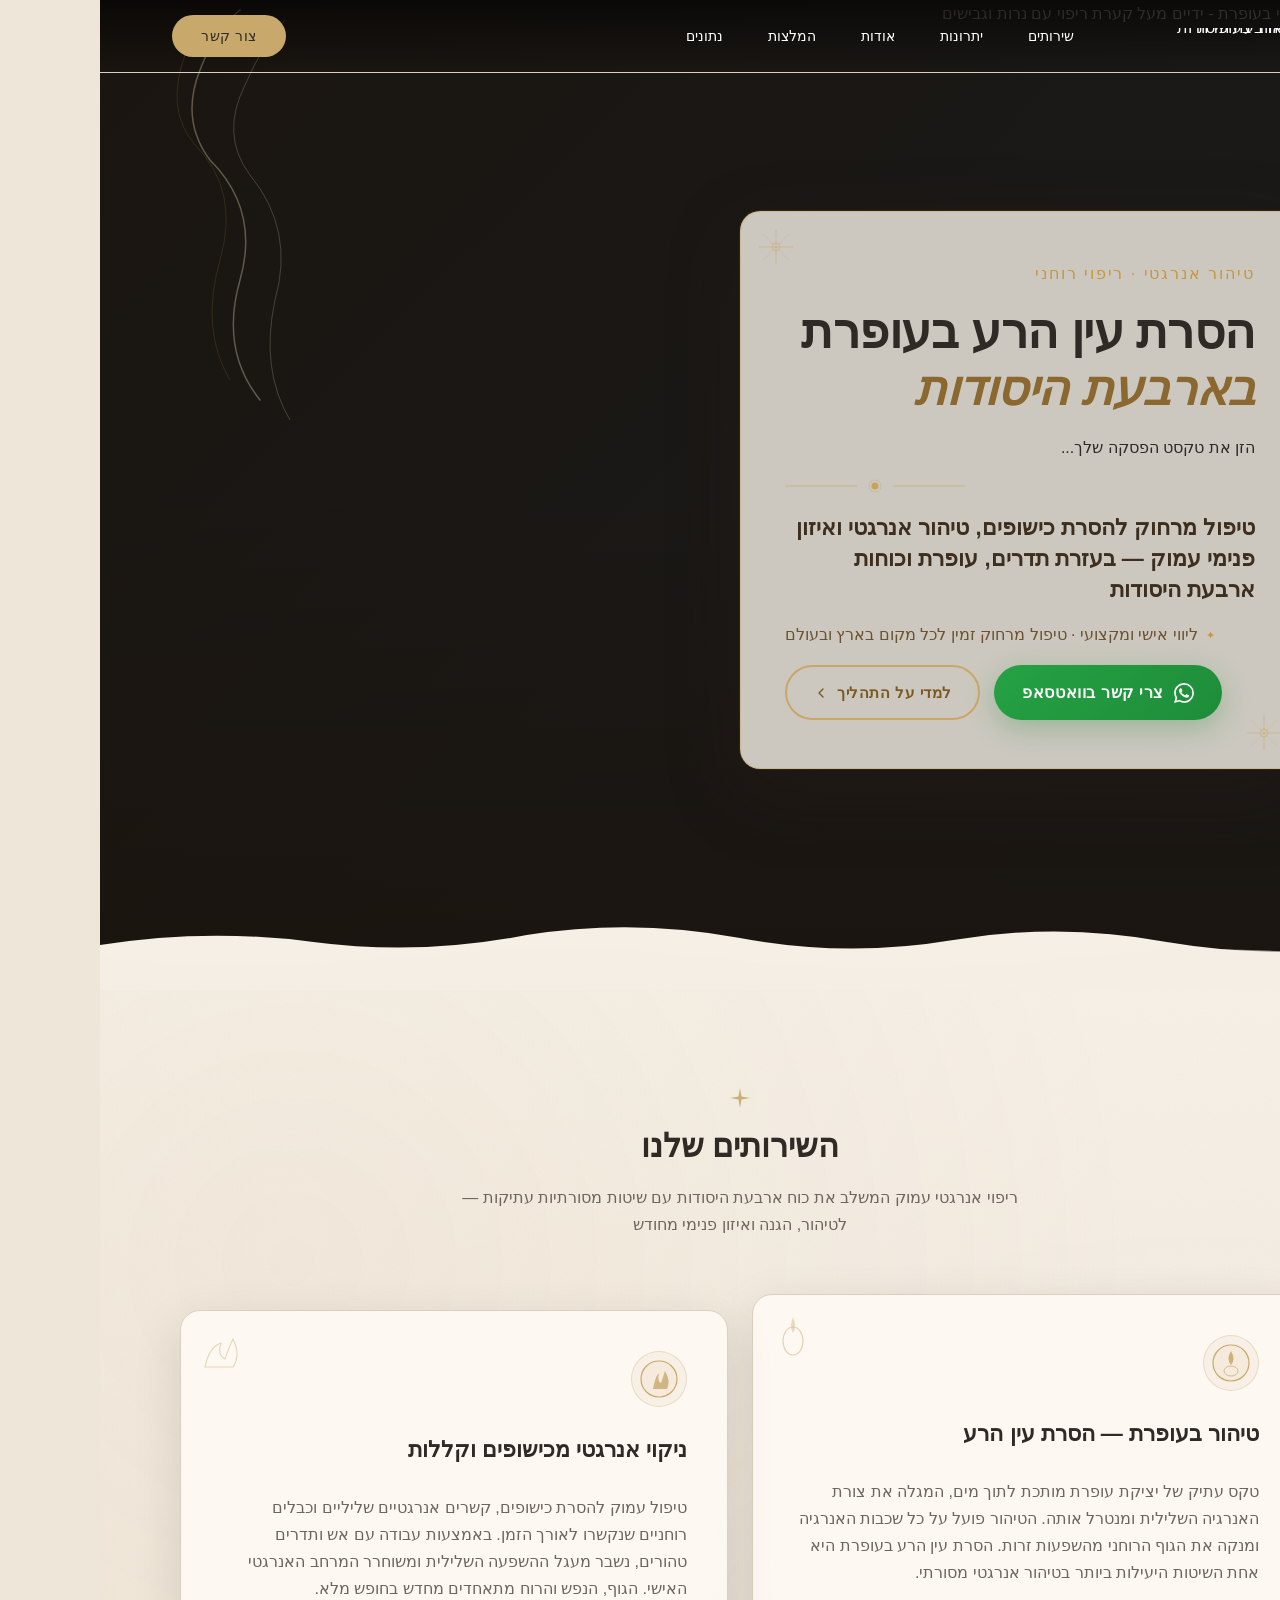
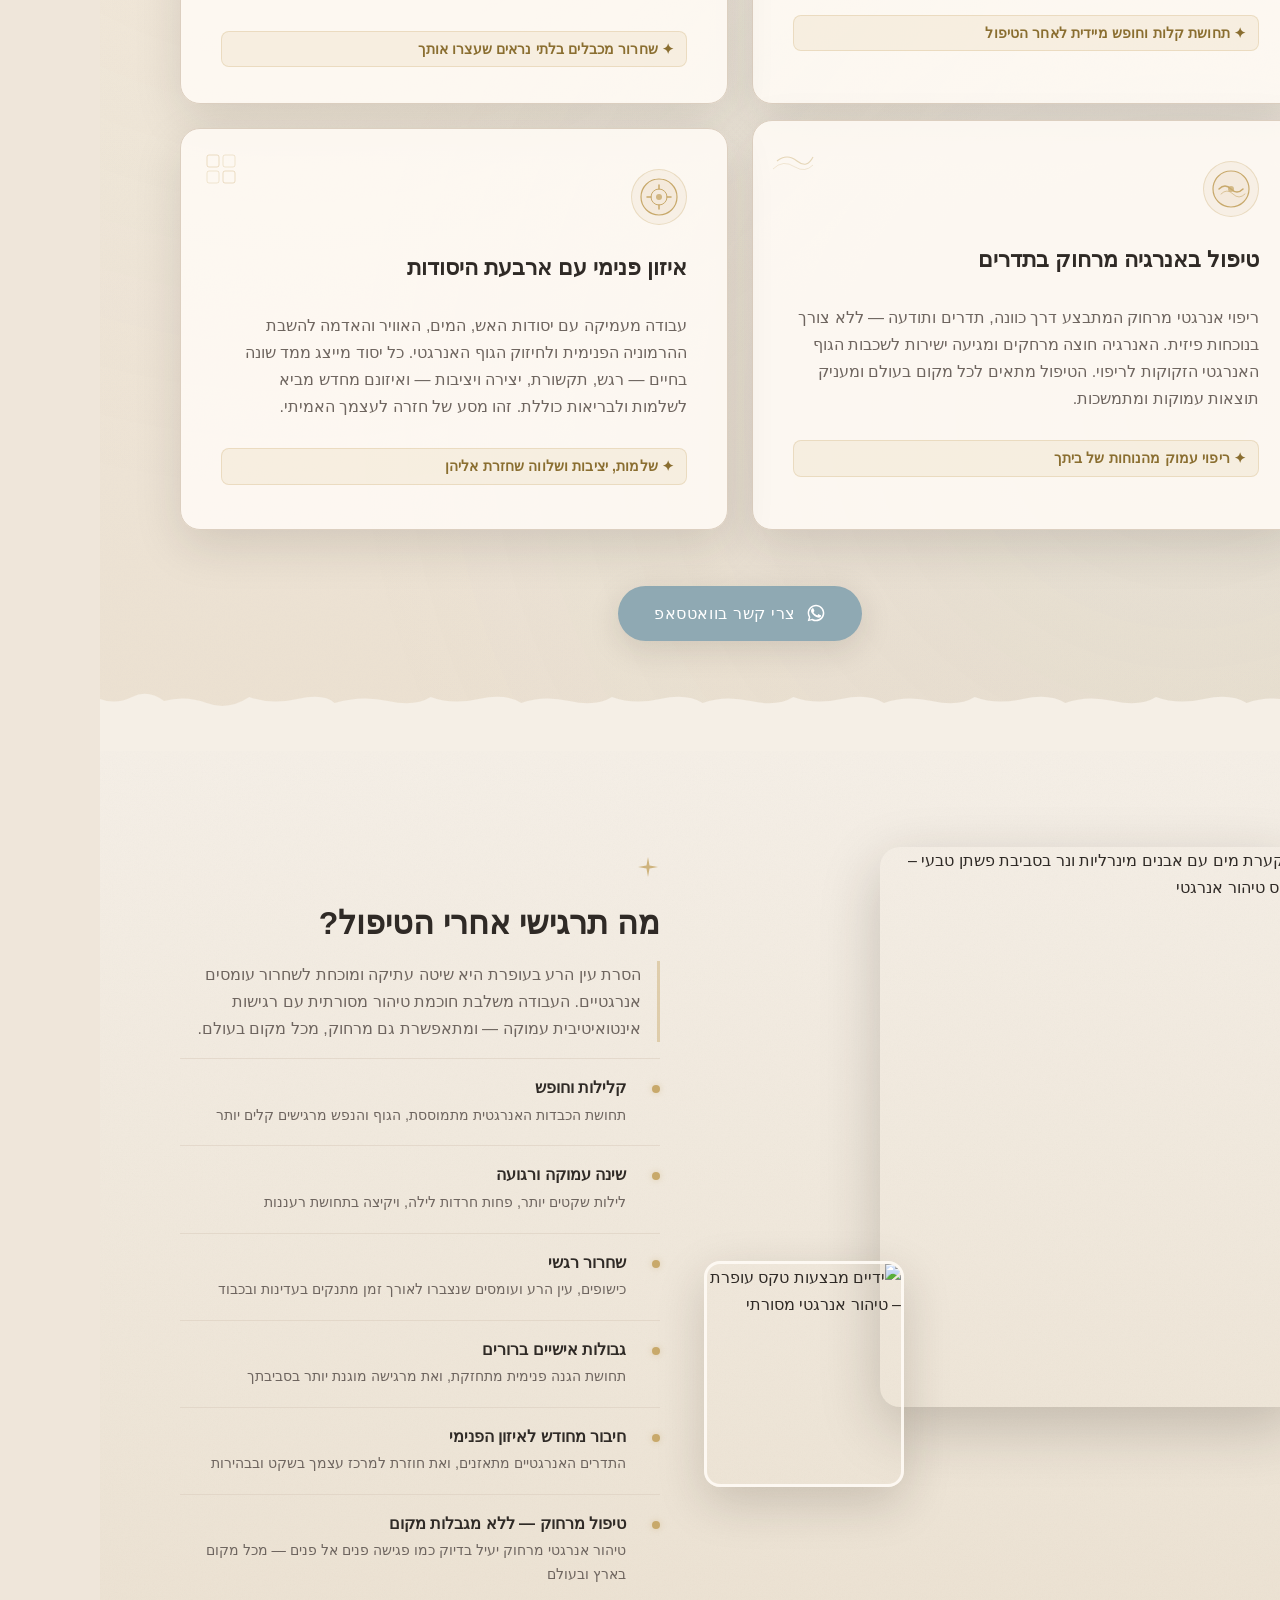
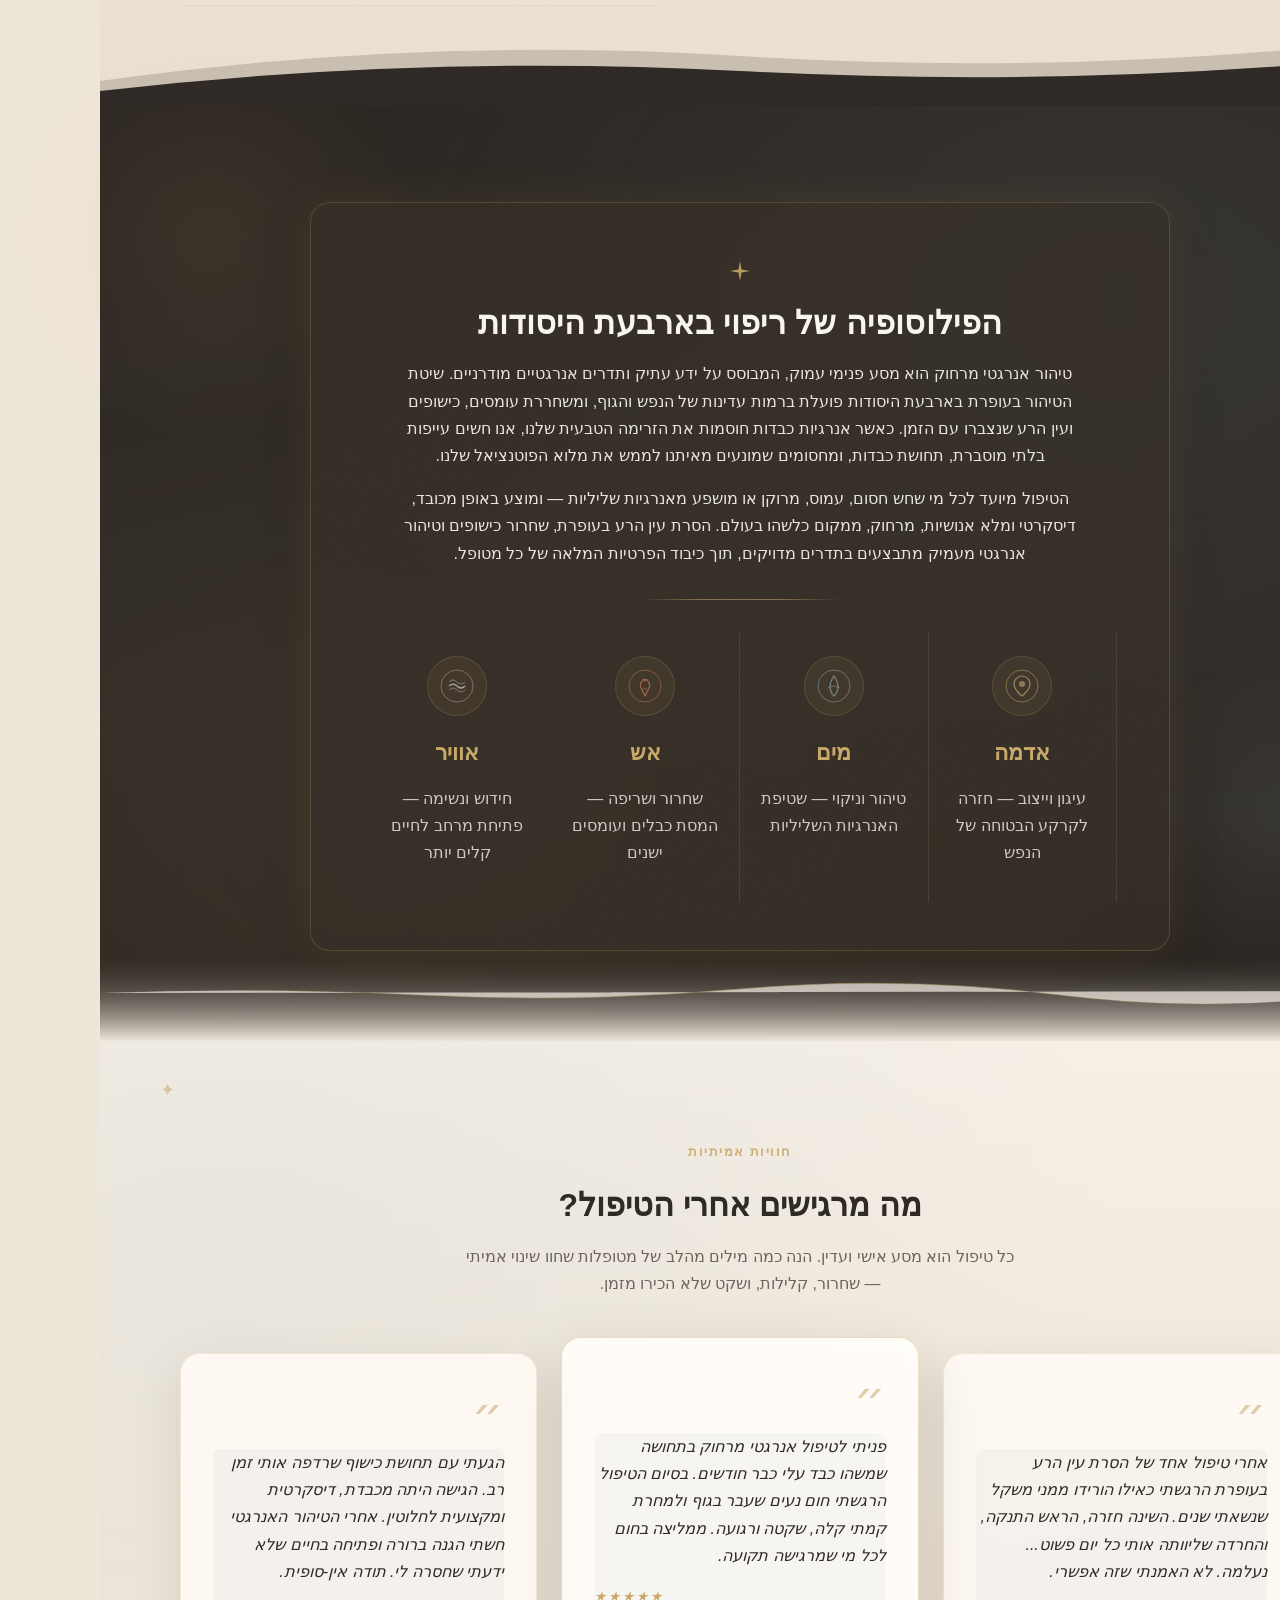
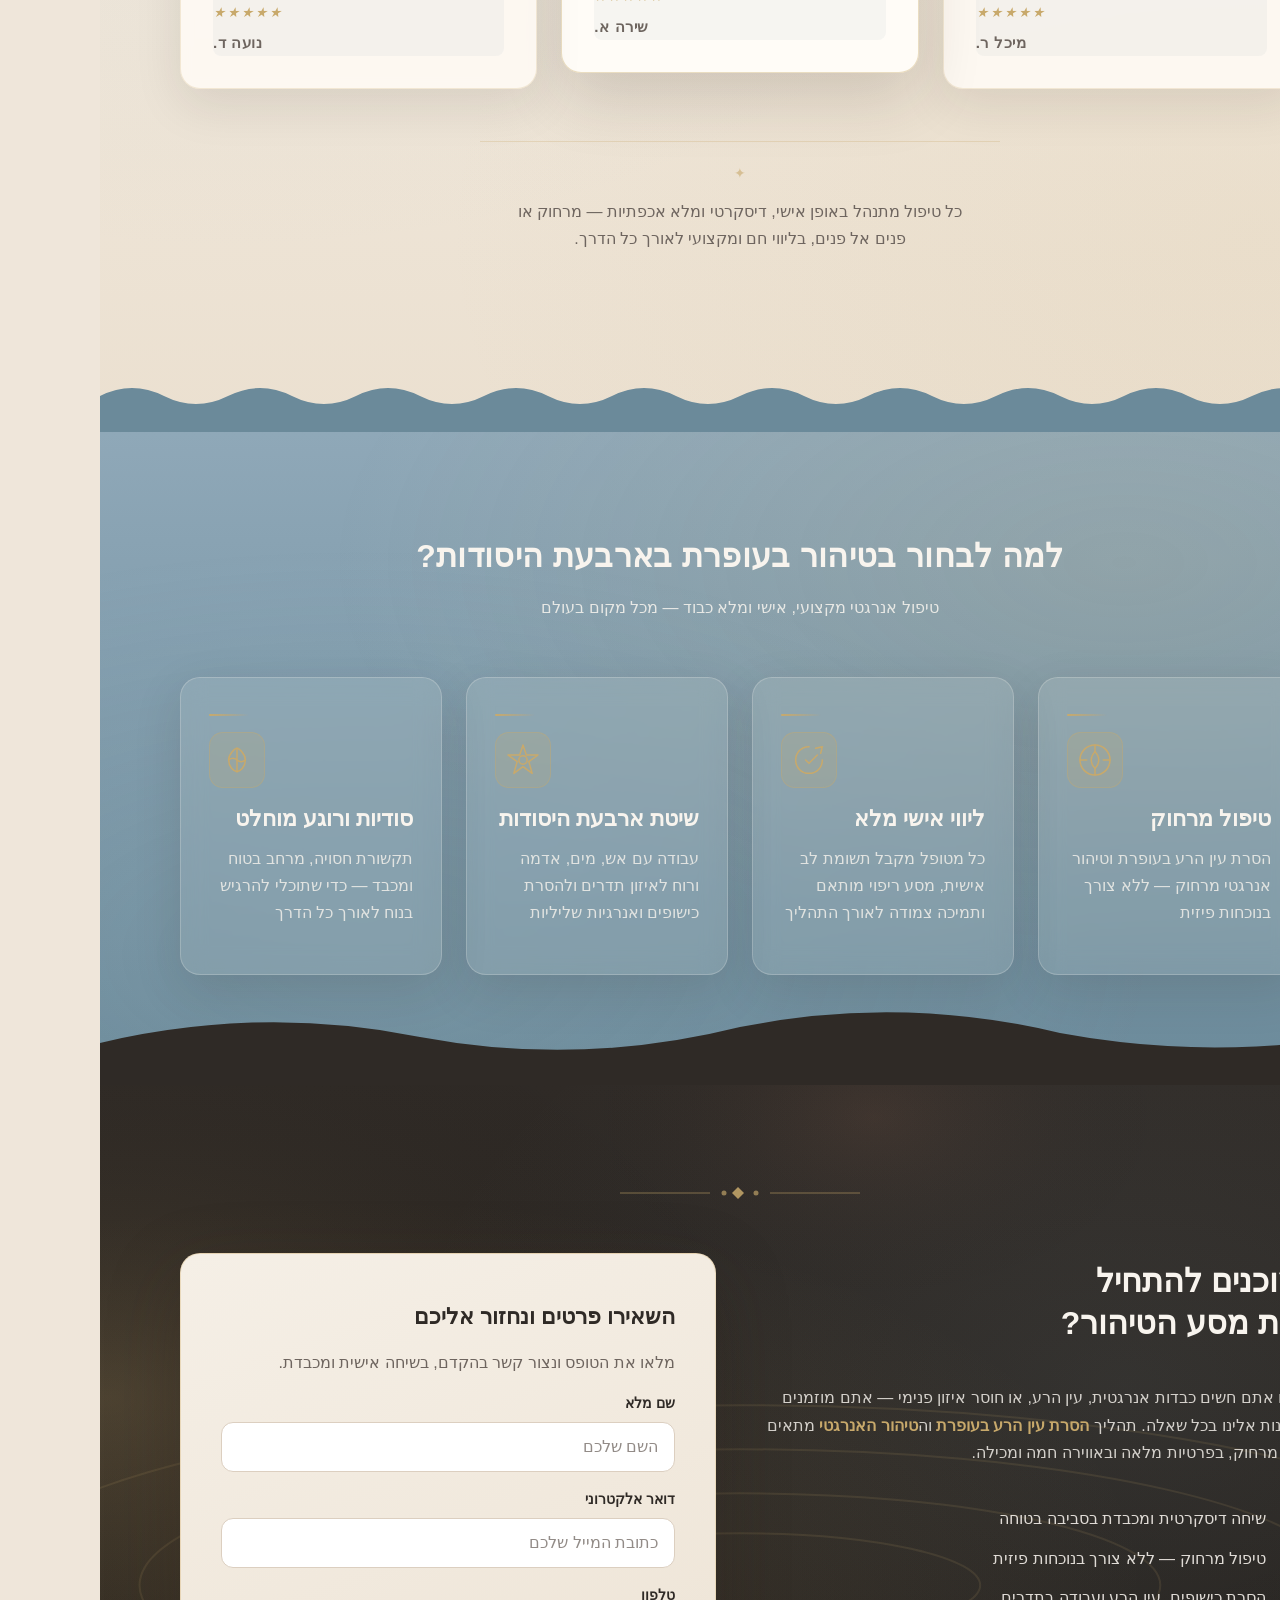
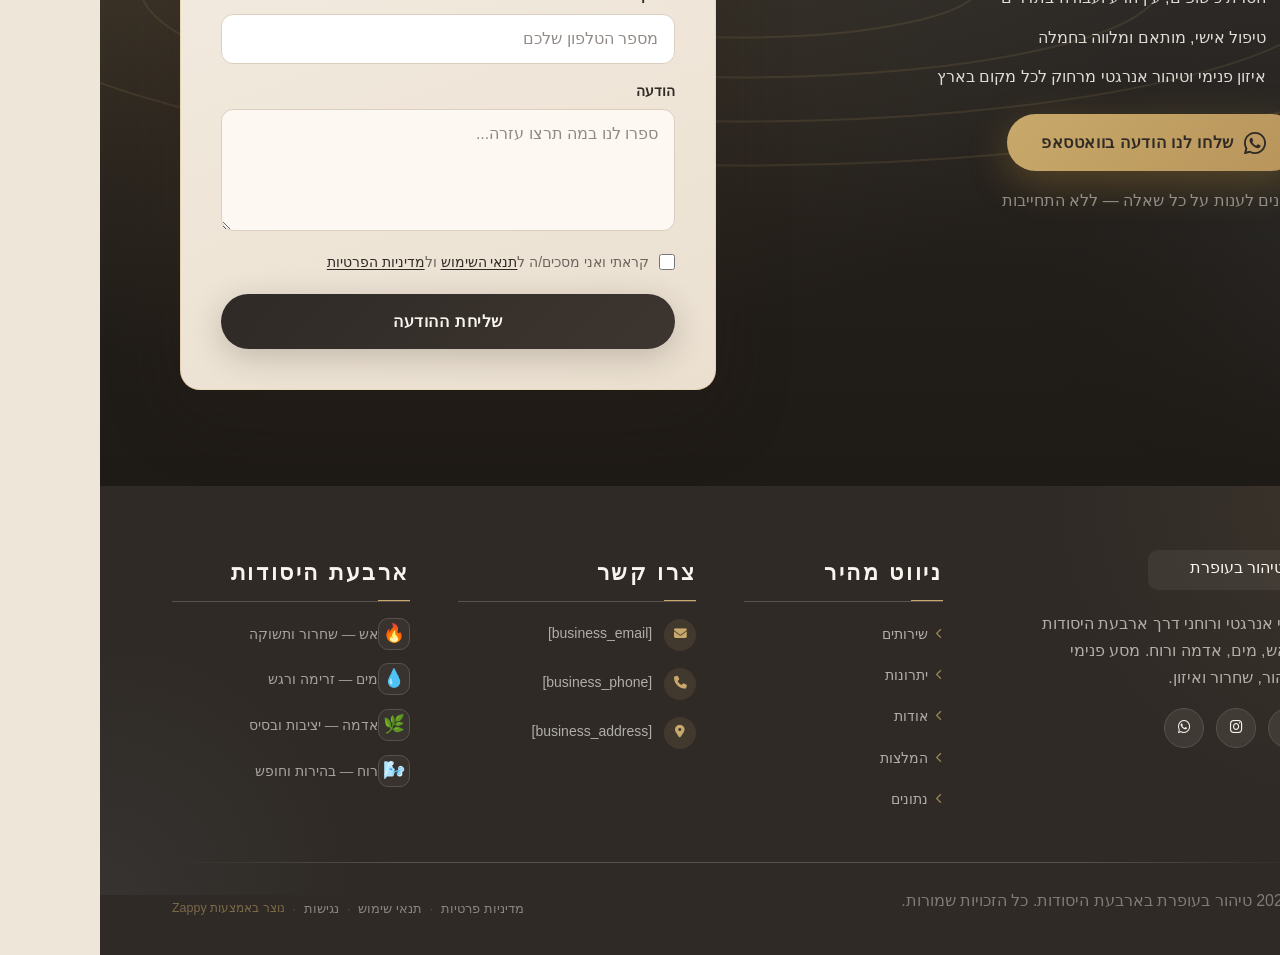
==== commit 9190a4c3: "Background sync: Progressive GitHub Sync" ====
--- a/index.html
+++ b/index.html
@@ -1626,6 +1626,61 @@
     })();
     </script>
 
+    <script id="zappy-navbar-scroll-effect">
+    (function(){
+      var nb=document.querySelector('nav.navbar,.navbar:not(.zappy-catalog-menu)');
+      var cm=document.querySelector('.zappy-catalog-menu,#zappy-catalog-menu');
+      if(!nb)return;
+      var fb='rgba(239,230,218,0.85)';
+      var th=60;
+      var rs=getComputedStyle(document.documentElement);
+      var td=rs.getPropertyValue('--text-dark').trim()||'#1a1a1a';
+      var tl=rs.getPropertyValue('--text-light').trim()||'#ffffff';
+      var st=true?td:tl;
+      nb.style.transition='background 0.3s ease,backdrop-filter 0.3s ease,-webkit-backdrop-filter 0.3s ease,box-shadow 0.3s ease';
+      if(cm)cm.style.transition='background 0.3s ease,backdrop-filter 0.3s ease,-webkit-backdrop-filter 0.3s ease';
+      var neSel='a,.navbar-brand,.navbar-brand a,.dropdown-toggle,.mobile-toggle,.phone-header-btn,.mobile-hamburger-btn,.mobile-close-btn,.mobile-submenu-toggle,.nav-link';
+      var skipCls=['cart-link','login-link','nav-search-toggle','search-toggle'];
+      function sTC(c,clr){var els=c.querySelectorAll(neSel);for(var i=0;i<els.length;i++){var sk=false;if(els[i].closest('.sub-menu')||els[i].closest('.dropdown-menu')){sk=true;}for(var j=0;j<skipCls.length;j++){if(els[i].classList.contains(skipCls[j])){sk=true;break;}}if(!sk)els[i].style.setProperty('color',clr,'important');}}
+      function cTC(c){var els=c.querySelectorAll(neSel);for(var i=0;i<els.length;i++){if(els[i].closest('.sub-menu')||els[i].closest('.dropdown-menu'))continue;els[i].style.removeProperty('color');}}
+      function applyScrolled(){
+        nb.classList.add('scrolled');
+        if(window.innerWidth>768){
+          nb.style.setProperty('--frosted-text',st);
+          nb.style.setProperty('background-image','none','important');
+          nb.style.setProperty('background-color',fb,'important');
+          nb.style.backdropFilter='blur(12px)';nb.style.webkitBackdropFilter='blur(12px)';nb.style.boxShadow='0 2px 16px rgba(0,0,0,0.12)';
+          sTC(nb,st);
+        }
+        if(cm){cm.classList.add('scrolled');if(window.innerWidth>768){cm.style.setProperty('background',fb,'important');cm.style.setProperty('backdrop-filter','blur(12px)','important');cm.style.setProperty('-webkit-backdrop-filter','blur(12px)','important');sTC(cm,st);}}
+      }
+      function onS(){
+        if(window._zappyNavNoDarkHero) return;
+        if(window.innerWidth<=768){nb.classList.remove('scrolled');cTC(nb);if(cm){cm.classList.remove('scrolled');cTC(cm);}return;}
+        var y=window.scrollY||window.pageYOffset;
+        if(y>th){
+          nb.classList.add('scrolled');nb.style.setProperty('background-color',fb,'important');nb.style.setProperty('background-image','none','important');
+          nb.style.setProperty('--frosted-text',st);nb.style.backdropFilter='blur(12px)';nb.style.webkitBackdropFilter='blur(12px)';nb.style.boxShadow='0 2px 16px rgba(0,0,0,0.12)';
+          sTC(nb,st);
+          if(cm){cm.classList.add('scrolled');cm.style.setProperty('background',fb,'important');cm.style.setProperty('backdrop-filter','blur(12px)','important');cm.style.setProperty('-webkit-backdrop-filter','blur(12px)','important');sTC(cm,st);}
+        }else{
+          nb.classList.remove('scrolled');nb.style.setProperty('background-color','transparent','important');nb.style.removeProperty('background-image');
+          nb.style.removeProperty('--frosted-text');nb.style.backdropFilter='none';nb.style.webkitBackdropFilter='none';nb.style.boxShadow='none';
+          cTC(nb);
+          if(cm){cm.classList.remove('scrolled');cm.style.setProperty('background','transparent','important');cm.style.setProperty('backdrop-filter','none','important');cm.style.setProperty('-webkit-backdrop-filter','none','important');cTC(cm);}
+        }
+      }
+      function sLum(rv,gv,bv){rv/=255;gv/=255;bv/=255;rv=rv<=0.03928?rv/12.92:Math.pow((rv+0.055)/1.055,2.4);gv=gv<=0.03928?gv/12.92:Math.pow((gv+0.055)/1.055,2.4);bv=bv<=0.03928?bv/12.92:Math.pow((bv+0.055)/1.055,2.4);return 0.2126*rv+0.7152*gv+0.0722*bv;}
+      window.addEventListener('scroll',onS,{passive:true});
+      window.addEventListener('resize',onS,{passive:true});
+      onS();
+      var heroEl=document.querySelector('section[class*="hero"],[data-hero-type],main>section:first-child');
+      var hasDH=false;
+      if(heroEl){var hCs=getComputedStyle(heroEl);var hBI=hCs.backgroundImage;if(hBI&&hBI!=='none'){if(hBI.indexOf('url(')!==-1){var hM2=hCs.backgroundColor.match(/\d+/g);if(hM2&&hM2.length>=3){hasDH=sLum(parseInt(hM2[0]),parseInt(hM2[1]),parseInt(hM2[2]))<0.4;}else{hasDH=true;}}else if(hBI.indexOf('gradient')!==-1){var cM=hBI.match(/rgba?\(\s*(\d+)\s*,\s*(\d+)\s*,\s*(\d+)/g);if(cM&&cM.length>0){var tLm=0;for(var ci=0;ci<cM.length;ci++){var pts=cM[ci].match(/\d+/g);tLm+=sLum(parseInt(pts[0]),parseInt(pts[1]),parseInt(pts[2]));}hasDH=(tLm/cM.length)<0.4;}else{hasDH=true;}}else{hasDH=true;}}else{var hM=hCs.backgroundColor.match(/\d+/g);if(hM&&hM.length>=3){hasDH=sLum(parseInt(hM[0]),parseInt(hM[1]),parseInt(hM[2]))<0.4;}}}
+      if(!hasDH){window.removeEventListener('scroll',onS);window.removeEventListener('resize',onS);applyScrolled();window._zappyNavNoDarkHero=true;}
+    })();
+    </script>
+
     <script id="zappy-mobile-lang-menu-script">
     (function() {
       function initMobileLangMenu() {
--- a/styles.css
+++ b/styles.css
@@ -139,7 +139,7 @@
 @import url('https://fonts.googleapis.com/css2?family=Cormorant+Garamond:wght@400;500;600;700&family=Assistant:wght@300;400;500;600;700&display=swap');
 
 :root {
-  --primary: #8FA9B3;
+--primary: #8FA9B3;
   --secondary: #C8A96B;
   --accent: #C77A5B;
   --bg-light: #EFE6DA;
@@ -149,8 +149,8 @@
   --text-muted: #6E655F;
   --border-light: #DCCFC0;
   --border-dark: #5A514B;
-  --nav-bg: #EFE6DA;
-  --nav-text: #2F2A26;
+  --nav-bg: transparent;
+  --nav-text: #ffffff;
   --nav-text-hover: #C8A96B;
 
   --radius-sm: 8px;
@@ -179,6 +179,7 @@
   --gradient-overlay-dark: linear-gradient(180deg, rgba(26,42,53,0.55) 0%, rgba(13,26,34,0.85) 100%);
   --gradient-light-section: linear-gradient(180deg, #F5EFE6 0%, #EBE0D0 100%);
   --gradient-overlay-light: linear-gradient(180deg, rgba(245,239,230,0.92) 0%, rgba(235,224,208,0.95) 100%);
+  --nav-overlay-opacity: 0.59;
 }
 
 *,
@@ -785,8 +786,8 @@
 
 /* Navbar Styles */
 :root {
-  --nav-bg: #EFE6DA;
-  --nav-text: #2F2A26;
+  --nav-bg: transparent;
+  --nav-text: #ffffff;
   --nav-text-hover: #C8A96B;
   --primary: #8FA9B3;
   --secondary: #C8A96B;
@@ -1033,8 +1034,8 @@
   }
 }
 :root {
-  --nav-bg: #EFE6DA;
-  --nav-text: #2F2A26;
+  --nav-bg: transparent;
+  --nav-text: #ffffff;
   --nav-text-hover: #C8A96B;
   --primary: #8FA9B3;
   --secondary: #C8A96B;
@@ -5267,6 +5268,268 @@
     display: none !important;
   }
 }
+/* === NAVBAR STYLE OVERRIDES START === */
+.navbar { background-color: transparent !important; background-image: linear-gradient(to bottom, rgba(0,0,0,var(--nav-overlay-opacity, 0.59)), transparent) !important; transition: background-color 0.3s ease, background-image 0.3s ease, backdrop-filter 0.3s ease, -webkit-backdrop-filter 0.3s ease, box-shadow 0.3s ease !important; }
+.zappy-catalog-menu, #zappy-catalog-menu { background-image: linear-gradient(to bottom, rgba(0,0,0,var(--nav-overlay-opacity, 0.59)), transparent) !important; transition: background 0.3s ease, background-image 0.3s ease, backdrop-filter 0.3s ease, -webkit-backdrop-filter 0.3s ease !important;}
+.navbar .nav-menu > li > a,
+.navbar .nav-menu > .nav-item > a,
+.navbar .nav-link,
+.navbar .navbar-nav .nav-link,
+.navbar a:not(.nav-cta-btn) { color: #ffffff !important; }
+.navbar .nav-menu > li > a:hover,
+.navbar .nav-menu > .nav-item > a:hover,
+.navbar .nav-link:hover,
+.navbar a:not(.nav-cta-btn):hover { color: #C8A96B !important; }
+.navbar .navbar-brand, .navbar .navbar-brand a { color: #ffffff !important; }
+.navbar .dropdown-toggle { color: #ffffff !important; }
+.navbar .dropdown-toggle:hover { color: #C8A96B !important; }
+.navbar .mobile-hamburger-btn, .navbar .mobile-close-btn { color: #ffffff !important; }
+.navbar-toggler { color: #ffffff !important; border-color: #ffffff44 !important; }
+.navbar-toggler-icon { background-image: url("data:image/svg+xml,%3csvg xmlns='http://www.w3.org/2000/svg' viewBox='0 0 30 30'%3e%3cpath stroke='%23ffffff' stroke-linecap='round' stroke-miterlimit='10' stroke-width='2' d='M4 7h22M4 15h22M4 23h22'/%3e%3c/svg%3e") !important; }
+.navbar .dropdown-menu { background-color: #2F2A26 !important; }
+.navbar .dropdown-menu li a,
+.navbar .dropdown-menu .dropdown-item { color: #ffffff !important; }
+.navbar .dropdown-menu li a:hover,
+.navbar .dropdown-menu .dropdown-item:hover { color: #C8A96B !important; background-color: rgba(128,128,128,0.1) !important; }
+.navbar .sub-menu,
+.navbar ul.sub-menu,
+nav.navbar .sub-menu { background-color: #2F2A26 !important; }
+.navbar .sub-menu a,
+.navbar .sub-menu li a,
+.navbar .nav-menu .sub-menu a,
+.navbar .nav-menu .sub-menu li a,
+.navbar .zappy-products-dropdown .sub-menu a,
+nav.navbar .sub-menu li a { color: #ffffff !important; }
+.navbar .sub-menu a:hover,
+.navbar .sub-menu li a:hover,
+nav.navbar .sub-menu li a:hover { color: #C8A96B !important; background-color: rgba(128,128,128,0.1) !important; }
+.navbar .mobile-submenu-toggle { color: #ffffff !important; }
+.navbar .phone-header-btn { color: #ffffff !important; }
+.navbar .nav-search-input,
+.navbar .nav-search-box .nav-search-input { color: #2F2A26 !important; }
+.navbar .nav-search-input::placeholder { color: var(--text-muted, rgba(128,128,128,0.6)) !important; }
+@media (min-width: 769px) {
+  .navbar .nav-search-box .nav-search-btn { color: #2F2A26 !important; }
+  .navbar .nav-search-box .nav-search-btn svg { stroke: #2F2A26 !important; fill: none !important; }
+}
+.navbar .nav-search-result-name { color: #2F2A26 !important; }
+.navbar .nav-search-result-item a { color: #2F2A26 !important; }
+.navbar .nav-search-result-price { color: var(--accent, var(--primary)) !important; }
+.navbar .nav-search-no-results,
+.navbar .search-no-results { color: var(--text-muted, rgba(128,128,128,0.6)) !important; }
+.zappy-catalog-menu, #zappy-catalog-menu { background: transparent !important; }
+.zappy-catalog-menu .catalog-menu-item,
+.zappy-catalog-menu .catalog-menu-all { color: #ffffff !important; }
+.zappy-catalog-menu .catalog-menu-item:hover,
+.zappy-catalog-menu .catalog-menu-all:hover { color: #C8A96B !important; background: rgba(128,128,128,0.1) !important; }
+.navbar .cart-link.nav-cart,
+.navbar .login-link.nav-login,
+.navbar .nav-search-toggle,
+.navbar .search-toggle { background: var(--bg-light, #ffffff) !important; color: var(--text-dark, #1a1a1a) !important; }
+.navbar .cart-link.nav-cart:hover,
+.navbar .login-link.nav-login:hover,
+.navbar .nav-search-toggle:hover,
+.navbar .search-toggle:hover { background: rgba(128,128,128,0.15) !important; color: var(--text-dark, #1a1a1a) !important; }
+.navbar .cart-link.nav-cart svg, .navbar .login-link.nav-login svg, .navbar .nav-search-toggle svg, .navbar .search-toggle svg { color: inherit !important; fill: none !important; stroke: currentColor !important; }
+
+@media (min-width: 769px) {
+  .navbar:not(.scrolled) .dropdown-menu { background-color: #2F2A26 !important; }
+  .navbar:not(.scrolled) .dropdown-menu li a,
+  .navbar:not(.scrolled) .dropdown-menu .dropdown-item { color: #F8F4EE !important; }
+  .navbar:not(.scrolled) .dropdown-menu li a:hover,
+  .navbar:not(.scrolled) .dropdown-menu .dropdown-item:hover { color: var(--nav-text-hover, var(--accent)) !important; }
+  .navbar:not(.scrolled) .sub-menu { background-color: #2F2A26 !important; }
+  .navbar:not(.scrolled) .sub-menu a,
+  .navbar:not(.scrolled) .sub-menu li a,
+  .navbar:not(.scrolled) .nav-menu .sub-menu a,
+  .navbar:not(.scrolled) .zappy-products-dropdown .sub-menu a { color: #F8F4EE !important; }
+  .navbar:not(.scrolled) .sub-menu a:hover,
+  .navbar:not(.scrolled) .sub-menu li a:hover { color: var(--nav-text-hover, var(--accent)) !important; }
+}
+.navbar.scrolled { background-color: rgba(239,230,218,0.85) !important; background-image: none !important; backdrop-filter: blur(12px) !important; -webkit-backdrop-filter: blur(12px) !important; box-shadow: 0 2px 16px rgba(0,0,0,0.12) !important; }
+.navbar.scrolled::before, .navbar.scrolled::after { background: transparent !important; opacity: 0 !important; }
+.navbar.scrolled ~ .zappy-catalog-menu, .navbar.scrolled ~ #zappy-catalog-menu, .zappy-catalog-menu.scrolled, #zappy-catalog-menu.scrolled { background: rgba(239,230,218,0.85) !important; background-image: none !important; backdrop-filter: blur(12px) !important; -webkit-backdrop-filter: blur(12px) !important; }
+.zappy-catalog-menu.scrolled .catalog-menu-item,
+.zappy-catalog-menu.scrolled .catalog-menu-all,
+#zappy-catalog-menu.scrolled .catalog-menu-item,
+#zappy-catalog-menu.scrolled .catalog-menu-all,
+.navbar.scrolled ~ .zappy-catalog-menu .catalog-menu-item,
+.navbar.scrolled ~ .zappy-catalog-menu .catalog-menu-all,
+.navbar.scrolled ~ #zappy-catalog-menu .catalog-menu-item,
+.navbar.scrolled ~ #zappy-catalog-menu .catalog-menu-all { color: var(--frosted-text, #2F2A26) !important; }
+.zappy-catalog-menu.scrolled .catalog-menu-item:hover,
+.zappy-catalog-menu.scrolled .catalog-menu-all:hover,
+#zappy-catalog-menu.scrolled .catalog-menu-item:hover,
+#zappy-catalog-menu.scrolled .catalog-menu-all:hover,
+.navbar.scrolled ~ .zappy-catalog-menu .catalog-menu-item:hover,
+.navbar.scrolled ~ .zappy-catalog-menu .catalog-menu-all:hover,
+.navbar.scrolled ~ #zappy-catalog-menu .catalog-menu-item:hover,
+.navbar.scrolled ~ #zappy-catalog-menu .catalog-menu-all:hover { color: var(--nav-text-hover, var(--accent)) !important; }
+.navbar.scrolled .nav-menu > li > a,
+.navbar.scrolled .nav-menu > .nav-item > a,
+.navbar.scrolled .nav-link,
+.navbar.scrolled a:not(.nav-cta-btn) { color: var(--frosted-text, #2F2A26) !important; }
+.navbar.scrolled .nav-menu > li > a:hover,
+.navbar.scrolled .nav-menu > .nav-item > a:hover,
+.navbar.scrolled .nav-link:hover,
+.navbar.scrolled a:not(.nav-cta-btn):hover { color: var(--nav-text-hover, var(--accent)) !important; }
+.navbar.scrolled .navbar-brand, .navbar.scrolled .navbar-brand a { color: var(--frosted-text, #2F2A26) !important; }
+.navbar.scrolled .dropdown-toggle { color: var(--frosted-text, #2F2A26) !important; }
+.navbar.scrolled .mobile-hamburger-btn, .navbar.scrolled .mobile-close-btn { color: var(--frosted-text, #2F2A26) !important; }
+.navbar.scrolled .phone-header-btn { color: var(--frosted-text, #2F2A26) !important; }
+.navbar.scrolled .mobile-toggle { color: var(--frosted-text, #2F2A26) !important; }
+.navbar.scrolled .mobile-toggle svg { color: inherit !important; }
+.navbar.scrolled .mobile-toggle svg path { stroke: currentColor !important; }
+.navbar.scrolled .mobile-hamburger-btn svg,
+.navbar.scrolled .mobile-close-btn svg,
+.navbar.scrolled .phone-header-btn svg,
+.navbar.scrolled .navbar-brand svg,
+.navbar.scrolled .logo-link svg { color: inherit !important; stroke: currentColor !important; }
+.navbar.scrolled .mobile-hamburger-btn svg path,
+.navbar.scrolled .mobile-close-btn svg path,
+.navbar.scrolled .phone-header-btn svg path,
+.navbar.scrolled .navbar-brand svg path,
+.navbar.scrolled .logo-link svg path { stroke: currentColor !important; }
+.navbar.scrolled .nav-search-btn { color: var(--frosted-text, #2F2A26) !important; }
+.navbar.scrolled .nav-search-btn svg { stroke: var(--frosted-text, #2F2A26) !important; fill: none !important; }
+@media (min-width: 769px) {
+  .navbar.scrolled .sub-menu,
+  .navbar.scrolled ul.sub-menu,
+  nav.navbar.scrolled .sub-menu { background-color: var(--bg-light, #ffffff) !important; border-radius: 8px !important; box-shadow: 0 4px 20px rgba(0,0,0,0.15) !important; }
+  .navbar.scrolled .sub-menu a,
+  .navbar.scrolled .sub-menu li a,
+  .navbar.scrolled .nav-menu .sub-menu a,
+  .navbar.scrolled .nav-menu .sub-menu li a,
+  .navbar.scrolled .zappy-products-dropdown .sub-menu a,
+  nav.navbar.scrolled .sub-menu li a { color: #2F2A26 !important; }
+  .navbar.scrolled .sub-menu a:hover,
+  .navbar.scrolled .sub-menu li a:hover,
+  .navbar.scrolled .nav-menu .sub-menu a:hover,
+  nav.navbar.scrolled .sub-menu li a:hover { color: #C8A96B !important; background-color: rgba(128,128,128,0.1) !important; }
+  .navbar.scrolled .dropdown-menu { background-color: var(--bg-light, #ffffff) !important; }
+  .navbar.scrolled .dropdown-menu li a,
+  .navbar.scrolled .dropdown-menu .dropdown-item { color: #2F2A26 !important; }
+  .navbar.scrolled .dropdown-menu li a:hover,
+  .navbar.scrolled .dropdown-menu .dropdown-item:hover { color: #C8A96B !important; background-color: rgba(128,128,128,0.1) !important; }
+  .navbar.scrolled .mobile-submenu-toggle { color: #2F2A26 !important; }
+}
+
+.navbar.scrolled .cart-link.nav-cart,
+.navbar.scrolled .login-link.nav-login,
+.navbar.scrolled .nav-search-toggle,
+.navbar.scrolled .search-toggle { background: var(--bg-light, #ffffff) !important; color: var(--text-dark, #1a1a1a) !important; }
+@media (max-width: 768px) {
+  .navbar { background-color: transparent !important; background-image: none !important; backdrop-filter: none !important; -webkit-backdrop-filter: none !important; box-shadow: none !important; }
+  .zappy-catalog-menu, #zappy-catalog-menu { background-image: none !important; }
+  .navbar::before, .navbar::after { background: transparent !important; opacity: 0 !important; }
+  body.menu-open .navbar, body.nav-open .navbar, body.mobile-menu-open .navbar, .navbar.scrolled, .navbar.active, .navbar.open, .navbar.show, .navbar.menu-open, .navbar:has(.nav-menu.active), .navbar:has(#navMenu.active), .navbar:has(.mobile-menu.active), .navbar:has(.mobile-toggle.active), .navbar:has(#mobileToggle.active) { background-color: #2F2A26 !important; }
+  .nav-menu, .nav-menu.active, .nav-menu.nav-menu-active, #navMenu, #navMenu.active, .mobile-menu, .mobile-menu.active, .mobile-nav, .mobile-nav.active { background-color: #2F2A26 !important; background: #2F2A26 !important; }
+  .nav-menu.active, .nav-menu.nav-menu-active, #navMenu.active, .mobile-menu.active, .mobile-nav.active { max-height: calc(100dvh - 70px) !important; overflow-y: auto !important; }
+  .nav-menu a, .nav-menu > li > a, #navMenu a, #navMenu > li > a { color: #F8F4EE !important; }
+  .nav-menu a:hover, .nav-menu > li > a:hover { color: #C8A96B !important; }
+  .nav-menu .dropdown-menu { background: rgba(128,128,128,0.06) !important; }
+  .nav-menu .dropdown-menu a, .nav-menu .dropdown-menu li a { color: #F8F4EE !important; }
+  .nav-menu .dropdown-menu a:hover { color: #C8A96B !important; }
+  .nav-menu .sub-menu a { color: #F8F4EE !important; white-space: normal !important; }
+  .nav-menu .sub-menu a:hover { color: #C8A96B !important; }
+  .nav-menu > li { position: relative !important; }
+  .navbar .nav-menu .mobile-submenu-toggle { color: #F8F4EE !important; position: static !important; height: auto !important; flex-shrink: 0 !important; align-self: stretch !important; }
+  .mobile-toggle { color: #ffffff !important; }
+  .mobile-toggle svg { color: inherit !important; }
+  .mobile-toggle svg path { stroke: currentColor !important; }
+  
+  /* When menu is open or navbar is scrolled in mobile, the background is dropdownBg, so text should be mobileMenuText */
+  .navbar.scrolled .mobile-toggle, .navbar.scrolled .mobile-hamburger-btn, .navbar.scrolled .mobile-close-btn,
+  .navbar.scrolled .navbar-brand, .navbar.scrolled .dropdown-toggle, .navbar.scrolled .phone-header-btn,
+  body.menu-open .navbar .mobile-toggle, body.nav-open .navbar .mobile-toggle, body.mobile-menu-open .navbar .mobile-toggle,
+  .navbar.active .mobile-toggle, .navbar.open .mobile-toggle, .navbar.show .mobile-toggle, .navbar.menu-open .mobile-toggle,
+  .navbar:has(.nav-menu.active) .mobile-toggle, .navbar:has(#navMenu.active) .mobile-toggle, .navbar:has(.mobile-menu.active) .mobile-toggle, .navbar:has(.mobile-toggle.active) .mobile-toggle,
+  body.menu-open .navbar .navbar-brand, body.nav-open .navbar .navbar-brand, body.mobile-menu-open .navbar .navbar-brand,
+  .navbar.active .navbar-brand, .navbar.open .navbar-brand, .navbar.show .navbar-brand, .navbar.menu-open .navbar-brand,
+  .navbar:has(.nav-menu.active) .navbar-brand, .navbar:has(#navMenu.active) .navbar-brand, .navbar:has(.mobile-menu.active) .navbar-brand, .navbar:has(.mobile-toggle.active) .navbar-brand,
+  body.menu-open .navbar .phone-header-btn, body.nav-open .navbar .phone-header-btn, body.mobile-menu-open .navbar .phone-header-btn,
+  .navbar.active .phone-header-btn, .navbar.open .phone-header-btn, .navbar.show .phone-header-btn, .navbar.menu-open .phone-header-btn,
+  .navbar:has(.nav-menu.active) .phone-header-btn, .navbar:has(#navMenu.active) .phone-header-btn, .navbar:has(.mobile-menu.active) .phone-header-btn, .navbar:has(.mobile-toggle.active) .phone-header-btn {
+    color: #F8F4EE !important;
+  }
+  .navbar.scrolled .mobile-toggle svg, .navbar.scrolled .mobile-hamburger-btn svg, .navbar.scrolled .mobile-close-btn svg,
+  .navbar.scrolled .navbar-brand svg, .navbar.scrolled .dropdown-toggle svg, .navbar.scrolled .phone-header-btn svg,
+  body.menu-open .navbar .mobile-toggle svg, body.nav-open .navbar .mobile-toggle svg, body.mobile-menu-open .navbar .mobile-toggle svg,
+  .navbar.active .mobile-toggle svg, .navbar.open .mobile-toggle svg, .navbar.show .mobile-toggle svg, .navbar.menu-open .mobile-toggle svg,
+  .navbar:has(.nav-menu.active) .mobile-toggle svg, .navbar:has(#navMenu.active) .mobile-toggle svg, .navbar:has(.mobile-menu.active) .mobile-toggle svg, .navbar:has(.mobile-toggle.active) .mobile-toggle svg,
+  body.menu-open .navbar .phone-header-btn svg, body.nav-open .navbar .phone-header-btn svg, body.mobile-menu-open .navbar .phone-header-btn svg,
+  .navbar.active .phone-header-btn svg, .navbar.open .phone-header-btn svg, .navbar.show .phone-header-btn svg, .navbar.menu-open .phone-header-btn svg,
+  .navbar:has(.nav-menu.active) .phone-header-btn svg, .navbar:has(#navMenu.active) .phone-header-btn svg, .navbar:has(.mobile-menu.active) .phone-header-btn svg, .navbar:has(.mobile-toggle.active) .phone-header-btn svg,
+  body.menu-open .navbar .navbar-brand svg, body.nav-open .navbar .navbar-brand svg, body.mobile-menu-open .navbar .navbar-brand svg,
+  .navbar.active .navbar-brand svg, .navbar.open .navbar-brand svg, .navbar.show .navbar-brand svg, .navbar.menu-open .navbar-brand svg,
+  .navbar:has(.nav-menu.active) .navbar-brand svg, .navbar:has(#navMenu.active) .navbar-brand svg, .navbar:has(.mobile-menu.active) .navbar-brand svg, .navbar:has(.mobile-toggle.active) .navbar-brand svg {
+    color: #F8F4EE !important;
+    stroke: currentColor !important;
+  }
+  .navbar.scrolled .mobile-toggle svg path, .navbar.scrolled .mobile-hamburger-btn svg path, .navbar.scrolled .mobile-close-btn svg path,
+  .navbar.scrolled .navbar-brand svg path, .navbar.scrolled .dropdown-toggle svg path, .navbar.scrolled .phone-header-btn svg path,
+  body.menu-open .navbar .mobile-toggle svg path, body.nav-open .navbar .mobile-toggle svg path, body.mobile-menu-open .navbar .mobile-toggle svg path,
+  .navbar.active .mobile-toggle svg path, .navbar.open .mobile-toggle svg path, .navbar.show .mobile-toggle svg path, .navbar.menu-open .mobile-toggle svg path,
+  .navbar:has(.nav-menu.active) .mobile-toggle svg path, .navbar:has(#navMenu.active) .mobile-toggle svg path, .navbar:has(.mobile-menu.active) .mobile-toggle svg path, .navbar:has(.mobile-toggle.active) .mobile-toggle svg path,
+  body.menu-open .navbar .phone-header-btn svg path, body.nav-open .navbar .phone-header-btn svg path, body.mobile-menu-open .navbar .phone-header-btn svg path,
+  .navbar.active .phone-header-btn svg path, .navbar.open .phone-header-btn svg path, .navbar.show .phone-header-btn svg path, .navbar.menu-open .phone-header-btn svg path,
+  .navbar:has(.nav-menu.active) .phone-header-btn svg path, .navbar:has(#navMenu.active) .phone-header-btn svg path, .navbar:has(.mobile-menu.active) .phone-header-btn svg path, .navbar:has(.mobile-toggle.active) .phone-header-btn svg path,
+  body.menu-open .navbar .navbar-brand svg path, body.nav-open .navbar .navbar-brand svg path, body.mobile-menu-open .navbar .navbar-brand svg path,
+  .navbar.active .navbar-brand svg path, .navbar.open .navbar-brand svg path, .navbar.show .navbar-brand svg path, .navbar.menu-open .navbar-brand svg path,
+  .navbar:has(.nav-menu.active) .navbar-brand svg path, .navbar:has(#navMenu.active) .navbar-brand svg path, .navbar:has(.mobile-menu.active) .navbar-brand svg path, .navbar:has(.mobile-toggle.active) .navbar-brand svg path {
+    stroke: currentColor !important;
+  }
+  
+  .navbar.scrolled .mobile-toggle svg { color: inherit !important; }
+  .navbar.scrolled .mobile-toggle svg path { stroke: currentColor !important; }
+  
+  .navbar.scrolled .nav-menu > li > a,
+  .navbar.scrolled .nav-menu > .nav-item > a,
+  .navbar.scrolled .nav-link,
+  .navbar.scrolled a:not(.nav-cta-btn) { color: #F8F4EE !important; }
+  .cart-link.nav-cart,
+  .login-link.nav-login,
+  .nav-search-toggle,
+  .search-toggle { background: var(--bg-light, #ffffff) !important; color: var(--text-dark, #1a1a1a) !important; }
+  .cart-link.nav-cart svg,
+  .login-link.nav-login svg,
+  .nav-search-toggle svg,
+  .search-toggle svg { stroke: var(--text-dark, #1a1a1a) !important; color: var(--text-dark, #1a1a1a) !important; }
+  .mobile-search-panel { color: #F8F4EE !important; }
+  .mobile-search-panel input { color: #F8F4EE !important; background: rgba(255,255,255,0.12) !important; }
+  .mobile-search-panel .close-search { color: #F8F4EE !important; background: rgba(255,255,255,0.15) !important; }
+  .mobile-search-panel .close-search svg { stroke: #F8F4EE !important; color: #F8F4EE !important; }
+  .mobile-search-panel .close-search:hover { color: #F8F4EE !important; background: rgba(255,255,255,0.25) !important; }
+  .mobile-search-panel .close-search:hover svg { stroke: #F8F4EE !important; color: #F8F4EE !important; }
+  .navbar .zappy-products-dropdown .sub-menu,
+  .navbar .zappy-products-dropdown > .sub-menu {
+    display: none !important; position: static !important; max-height: 0 !important;
+    overflow: hidden !important; opacity: 0 !important; visibility: hidden !important;
+    pointer-events: none !important; box-shadow: none !important; border: none !important;
+    padding: 0 !important; transform: none !important;
+  }
+  .navbar .zappy-products-dropdown:hover .sub-menu,
+  .navbar .zappy-products-dropdown:hover > .sub-menu,
+  .navbar .zappy-products-dropdown:focus-within .sub-menu,
+  .navbar .zappy-products-dropdown:focus-within > .sub-menu,
+  .navbar .menu-item-has-children:hover > .sub-menu,
+  .navbar .nav-dropdown:hover > .dropdown-menu {
+    display: none !important; opacity: 0 !important; visibility: hidden !important;
+    max-height: 0 !important; pointer-events: none !important;
+  }
+  .navbar .zappy-products-dropdown.open .sub-menu,
+  .navbar .zappy-products-dropdown.open > .sub-menu,
+  .navbar .zappy-products-dropdown .sub-menu.mobile-expanded,
+  .navbar .zappy-products-dropdown > .sub-menu.mobile-expanded,
+  .navbar .menu-item-has-children.open > .sub-menu,
+  .navbar .menu-item-has-children > .sub-menu.mobile-expanded,
+  .navbar .nav-dropdown.open > .dropdown-menu {
+    display: block !important; opacity: 1 !important; visibility: visible !important;
+    max-height: none !important; pointer-events: auto !important; position: static !important;
+    overflow-y: visible !important; padding: 0.5rem 0 !important;
+  }
+}
+/* === NAVBAR STYLE OVERRIDES END === */
 /* mobile-submenu-overflow-fix */
 @media (max-width: 768px) {
   .navbar .sub-menu.mobile-expanded,
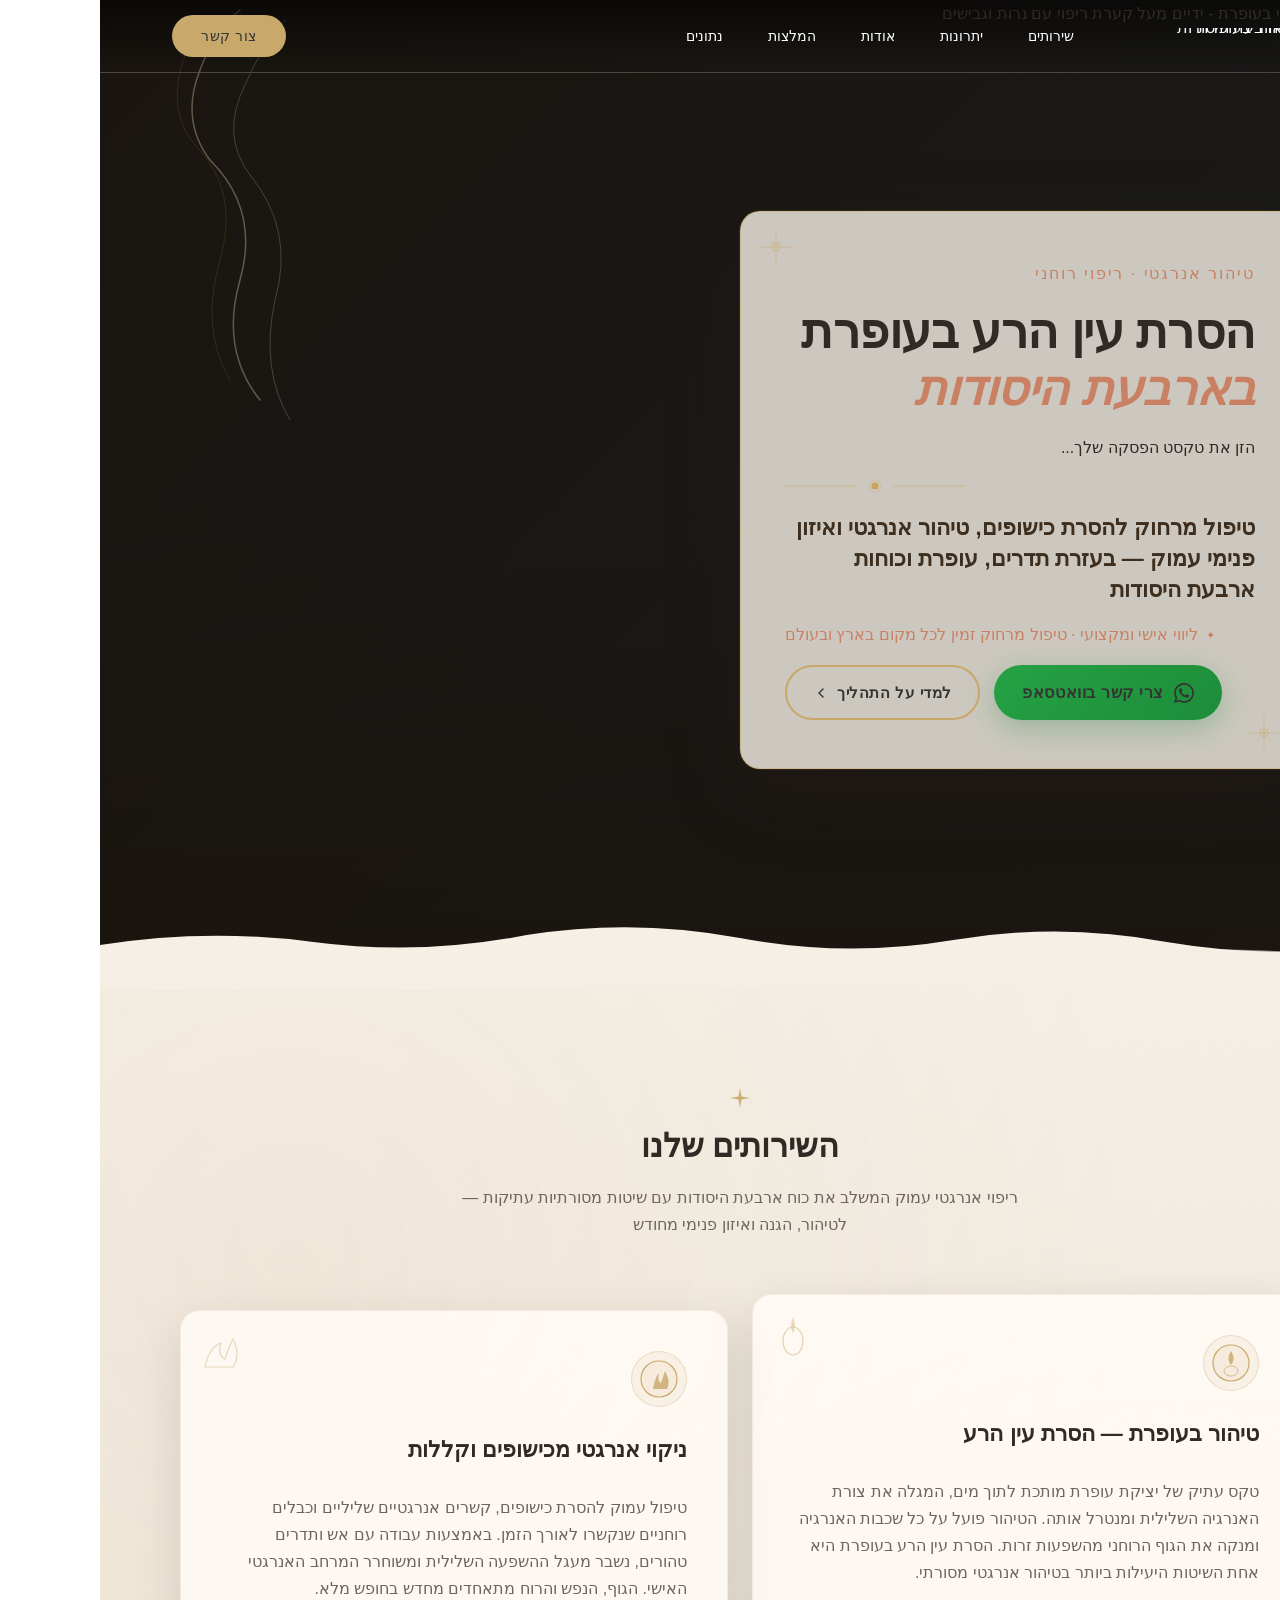
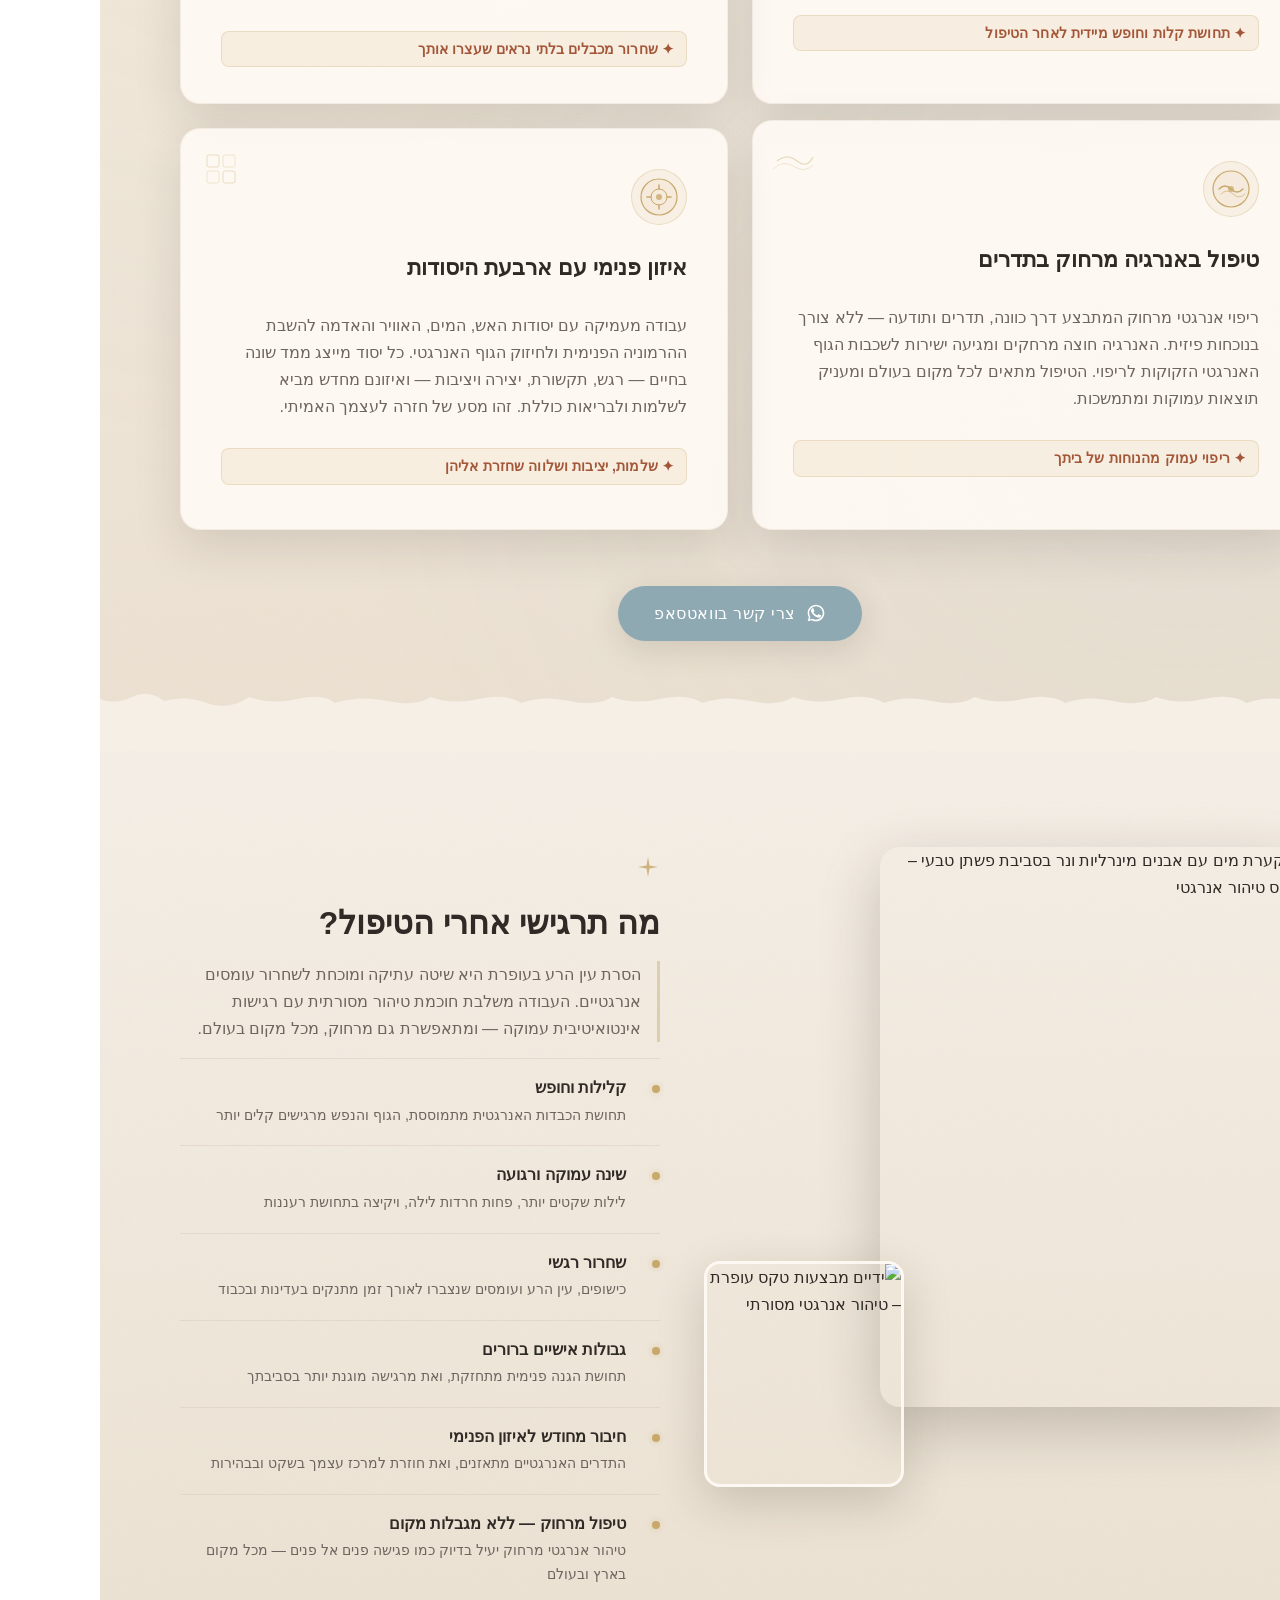
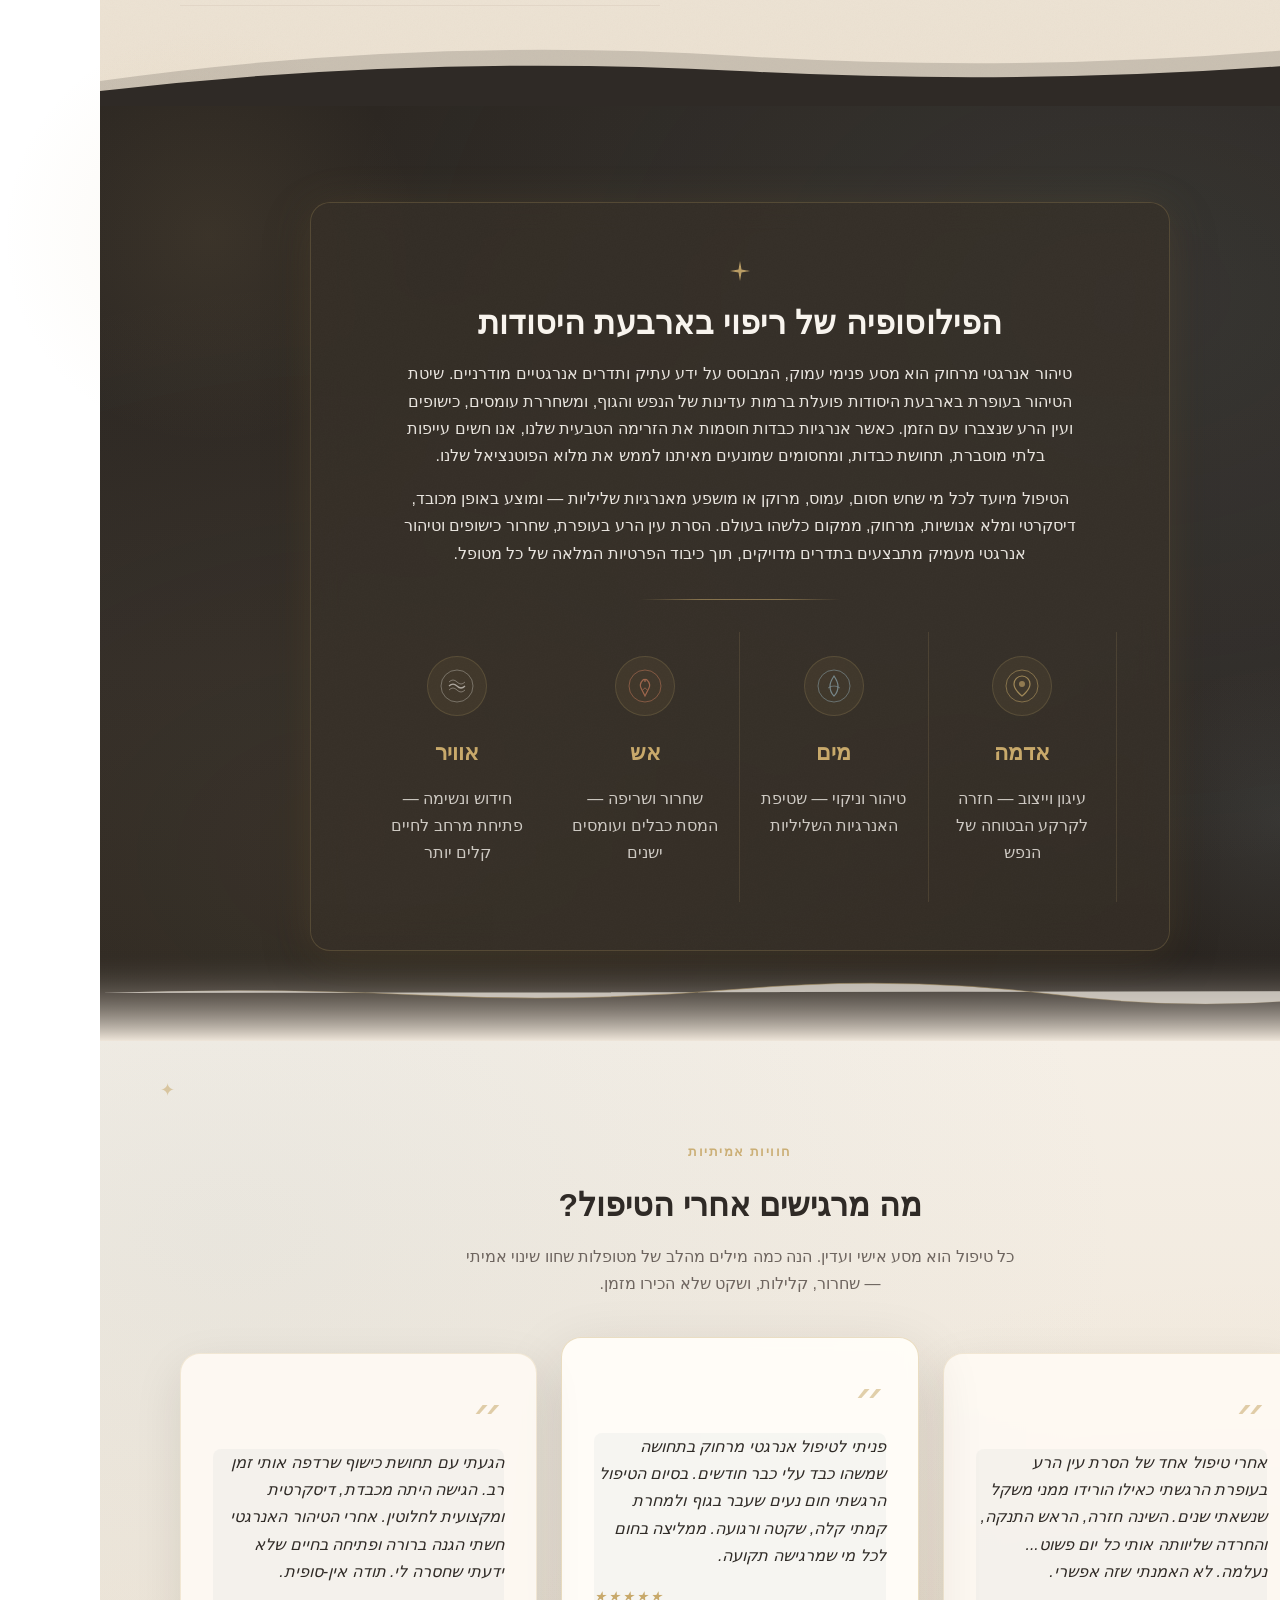
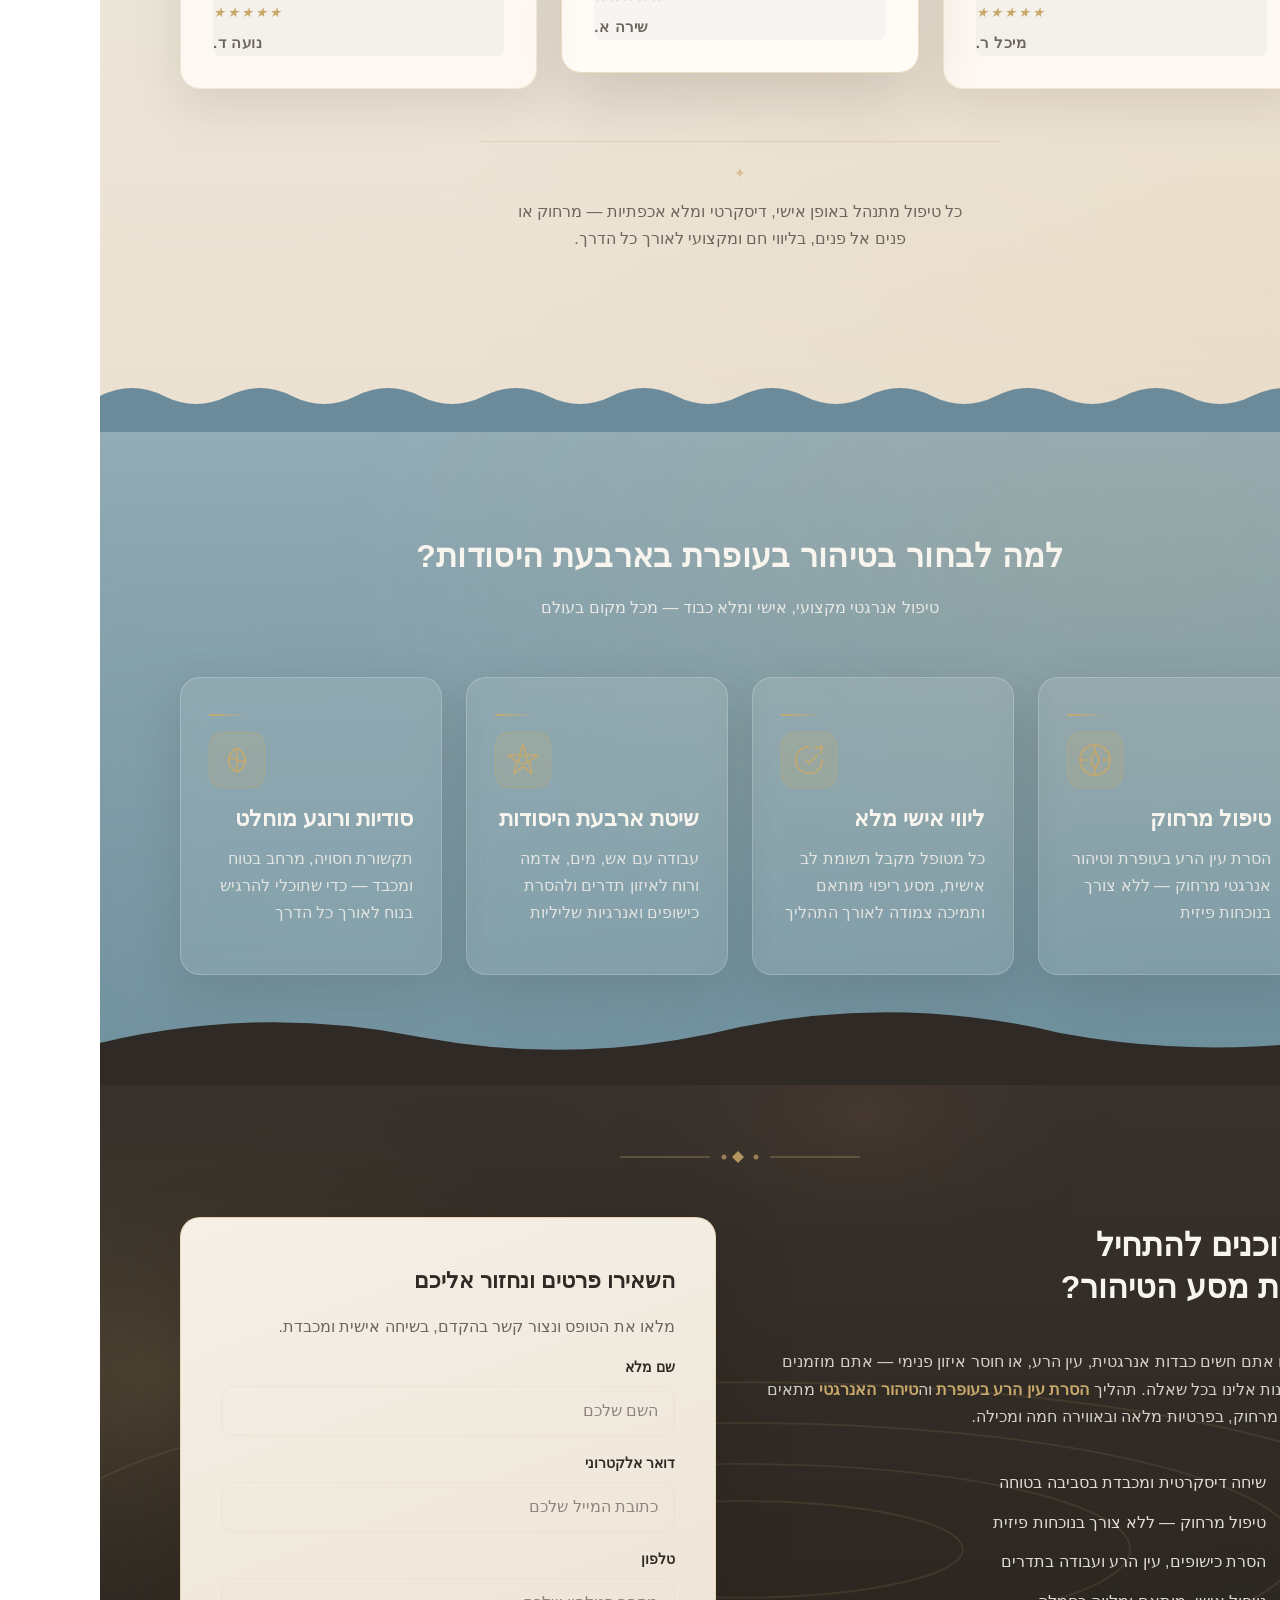
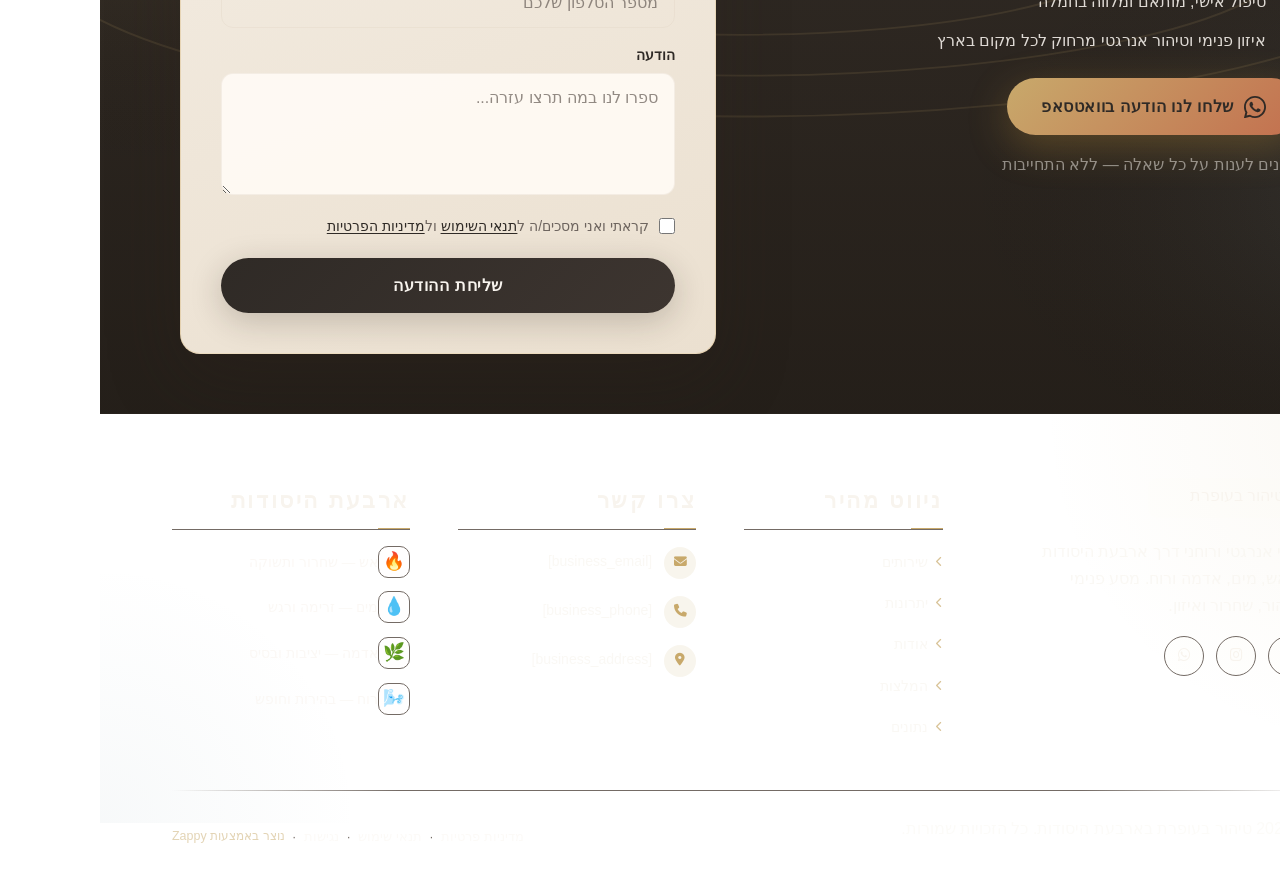
==== commit 1e98b1e7: "Background sync: Progressive GitHub Sync" ====
--- a/index.html
+++ b/index.html
@@ -1626,61 +1626,6 @@
     })();
     </script>
 
-    <script id="zappy-navbar-scroll-effect">
-    (function(){
-      var nb=document.querySelector('nav.navbar,.navbar:not(.zappy-catalog-menu)');
-      var cm=document.querySelector('.zappy-catalog-menu,#zappy-catalog-menu');
-      if(!nb)return;
-      var fb='rgba(239,230,218,0.85)';
-      var th=60;
-      var rs=getComputedStyle(document.documentElement);
-      var td=rs.getPropertyValue('--text-dark').trim()||'#1a1a1a';
-      var tl=rs.getPropertyValue('--text-light').trim()||'#ffffff';
-      var st=true?td:tl;
-      nb.style.transition='background 0.3s ease,backdrop-filter 0.3s ease,-webkit-backdrop-filter 0.3s ease,box-shadow 0.3s ease';
-      if(cm)cm.style.transition='background 0.3s ease,backdrop-filter 0.3s ease,-webkit-backdrop-filter 0.3s ease';
-      var neSel='a,.navbar-brand,.navbar-brand a,.dropdown-toggle,.mobile-toggle,.phone-header-btn,.mobile-hamburger-btn,.mobile-close-btn,.mobile-submenu-toggle,.nav-link';
-      var skipCls=['cart-link','login-link','nav-search-toggle','search-toggle'];
-      function sTC(c,clr){var els=c.querySelectorAll(neSel);for(var i=0;i<els.length;i++){var sk=false;if(els[i].closest('.sub-menu')||els[i].closest('.dropdown-menu')){sk=true;}for(var j=0;j<skipCls.length;j++){if(els[i].classList.contains(skipCls[j])){sk=true;break;}}if(!sk)els[i].style.setProperty('color',clr,'important');}}
-      function cTC(c){var els=c.querySelectorAll(neSel);for(var i=0;i<els.length;i++){if(els[i].closest('.sub-menu')||els[i].closest('.dropdown-menu'))continue;els[i].style.removeProperty('color');}}
-      function applyScrolled(){
-        nb.classList.add('scrolled');
-        if(window.innerWidth>768){
-          nb.style.setProperty('--frosted-text',st);
-          nb.style.setProperty('background-image','none','important');
-          nb.style.setProperty('background-color',fb,'important');
-          nb.style.backdropFilter='blur(12px)';nb.style.webkitBackdropFilter='blur(12px)';nb.style.boxShadow='0 2px 16px rgba(0,0,0,0.12)';
-          sTC(nb,st);
-        }
-        if(cm){cm.classList.add('scrolled');if(window.innerWidth>768){cm.style.setProperty('background',fb,'important');cm.style.setProperty('backdrop-filter','blur(12px)','important');cm.style.setProperty('-webkit-backdrop-filter','blur(12px)','important');sTC(cm,st);}}
-      }
-      function onS(){
-        if(window._zappyNavNoDarkHero) return;
-        if(window.innerWidth<=768){nb.classList.remove('scrolled');cTC(nb);if(cm){cm.classList.remove('scrolled');cTC(cm);}return;}
-        var y=window.scrollY||window.pageYOffset;
-        if(y>th){
-          nb.classList.add('scrolled');nb.style.setProperty('background-color',fb,'important');nb.style.setProperty('background-image','none','important');
-          nb.style.setProperty('--frosted-text',st);nb.style.backdropFilter='blur(12px)';nb.style.webkitBackdropFilter='blur(12px)';nb.style.boxShadow='0 2px 16px rgba(0,0,0,0.12)';
-          sTC(nb,st);
-          if(cm){cm.classList.add('scrolled');cm.style.setProperty('background',fb,'important');cm.style.setProperty('backdrop-filter','blur(12px)','important');cm.style.setProperty('-webkit-backdrop-filter','blur(12px)','important');sTC(cm,st);}
-        }else{
-          nb.classList.remove('scrolled');nb.style.setProperty('background-color','transparent','important');nb.style.removeProperty('background-image');
-          nb.style.removeProperty('--frosted-text');nb.style.backdropFilter='none';nb.style.webkitBackdropFilter='none';nb.style.boxShadow='none';
-          cTC(nb);
-          if(cm){cm.classList.remove('scrolled');cm.style.setProperty('background','transparent','important');cm.style.setProperty('backdrop-filter','none','important');cm.style.setProperty('-webkit-backdrop-filter','none','important');cTC(cm);}
-        }
-      }
-      function sLum(rv,gv,bv){rv/=255;gv/=255;bv/=255;rv=rv<=0.03928?rv/12.92:Math.pow((rv+0.055)/1.055,2.4);gv=gv<=0.03928?gv/12.92:Math.pow((gv+0.055)/1.055,2.4);bv=bv<=0.03928?bv/12.92:Math.pow((bv+0.055)/1.055,2.4);return 0.2126*rv+0.7152*gv+0.0722*bv;}
-      window.addEventListener('scroll',onS,{passive:true});
-      window.addEventListener('resize',onS,{passive:true});
-      onS();
-      var heroEl=document.querySelector('section[class*="hero"],[data-hero-type],main>section:first-child');
-      var hasDH=false;
-      if(heroEl){var hCs=getComputedStyle(heroEl);var hBI=hCs.backgroundImage;if(hBI&&hBI!=='none'){if(hBI.indexOf('url(')!==-1){var hM2=hCs.backgroundColor.match(/\d+/g);if(hM2&&hM2.length>=3){hasDH=sLum(parseInt(hM2[0]),parseInt(hM2[1]),parseInt(hM2[2]))<0.4;}else{hasDH=true;}}else if(hBI.indexOf('gradient')!==-1){var cM=hBI.match(/rgba?\(\s*(\d+)\s*,\s*(\d+)\s*,\s*(\d+)/g);if(cM&&cM.length>0){var tLm=0;for(var ci=0;ci<cM.length;ci++){var pts=cM[ci].match(/\d+/g);tLm+=sLum(parseInt(pts[0]),parseInt(pts[1]),parseInt(pts[2]));}hasDH=(tLm/cM.length)<0.4;}else{hasDH=true;}}else{hasDH=true;}}else{var hM=hCs.backgroundColor.match(/\d+/g);if(hM&&hM.length>=3){hasDH=sLum(parseInt(hM[0]),parseInt(hM[1]),parseInt(hM[2]))<0.4;}}}
-      if(!hasDH){window.removeEventListener('scroll',onS);window.removeEventListener('resize',onS);applyScrolled();window._zappyNavNoDarkHero=true;}
-    })();
-    </script>
-
     <script id="zappy-mobile-lang-menu-script">
     (function() {
       function initMobileLangMenu() {
--- a/styles.css
+++ b/styles.css
@@ -142,13 +142,13 @@
 --primary: #8FA9B3;
   --secondary: #C8A96B;
   --accent: #C77A5B;
-  --bg-light: #EFE6DA;
-  --bg-dark: #2F2A26;
+  --bg-light: transparent;
+  --bg-dark: rgba(0,0,0,0);
   --text-dark: #2F2A26;
   --text-light: #F8F4EE;
   --text-muted: #6E655F;
-  --border-light: #DCCFC0;
-  --border-dark: #5A514B;
+  --border-light: rgba(220,207,192,0.3);
+  --border-dark: #746b65;
   --nav-bg: transparent;
   --nav-text: #ffffff;
   --nav-text-hover: #C8A96B;
@@ -172,14 +172,21 @@
   --transition-hover: all 0.35s cubic-bezier(0.25, 0.46, 0.45, 0.94);
 
   --gradient-primary: linear-gradient(135deg, #4A8C6F 0%, #2C5F7A 100%);
-  --gradient-gold-shine: linear-gradient(90deg, #C9973A 0%, #E8C47A 50%, #C9973A 100%);
+  --gradient-gold-shine: linear-gradient(90deg, #BF6744 0%, #D5BD8D 50%, #BF6744 100%);
   --gradient-secondary: linear-gradient(180deg, #1A2A35 0%, #0D1A22 100%);
-  --gradient-gold-accent: linear-gradient(135deg, #C9973A 0%, #D4A85C 100%);
+  --gradient-gold-accent: linear-gradient(135deg, #BF6744 0%, #C7A869 100%);
   --gradient-dark-section: linear-gradient(180deg, #2C4A5A 0%, #1A2A35 60%, #0D1A22 100%);
   --gradient-overlay-dark: linear-gradient(180deg, rgba(26,42,53,0.55) 0%, rgba(13,26,34,0.85) 100%);
   --gradient-light-section: linear-gradient(180deg, #F5EFE6 0%, #EBE0D0 100%);
   --gradient-overlay-light: linear-gradient(180deg, rgba(245,239,230,0.92) 0%, rgba(235,224,208,0.95) 100%);
   --nav-overlay-opacity: 0.59;
+  --primary-color: #8FA9B3;
+  --secondary-color: #C8A96B;
+  --accent-color: #C77A5B;
+  --background-color: transparent;
+  --surface-color: rgba(255,255,255,0.08);
+  --text-color: #2F2A26;
+  --text-secondary-color: #6E655F;
 }
 
 *,
@@ -529,7 +536,7 @@
 }
 
 .card {
-  background: #fff;
+  background: rgba(255,255,255,0.08);
   border-radius: var(--radius-card);
   padding: var(--spacing-card-padding);
   box-shadow: var(--shadow-card);
@@ -585,7 +592,7 @@
   padding: 12px 16px;
   border-radius: var(--radius-input);
   border: 1.5px solid var(--border-light);
-  background: #fff;
+  background: transparent;
   color: var(--text-dark);
   font-size: 16px;
   font-family: 'Rubik', sans-serif;
@@ -792,13 +799,13 @@
   --primary: #8FA9B3;
   --secondary: #C8A96B;
   --accent: #C77A5B;
-  --bg-light: #EFE6DA;
-  --bg-dark: #2F2A26;
+  --bg-light: transparent;
+  --bg-dark: rgba(0,0,0,0);
   --text-dark: #2F2A26;
   --text-light: #F8F4EE;
   --text-muted: #6E655F;
-  --border-light: #DCCFC0;
-  --border-dark: #5A514B;
+  --border-light: rgba(220,207,192,0.3);
+  --border-dark: #746b65;
 }
 
 .navbar {
@@ -1040,13 +1047,13 @@
   --primary: #8FA9B3;
   --secondary: #C8A96B;
   --accent: #C77A5B;
-  --bg-light: #EFE6DA;
-  --bg-dark: #2F2A26;
+  --bg-light: transparent;
+  --bg-dark: rgba(0,0,0,0);
   --text-dark: #2F2A26;
   --text-light: #F8F4EE;
   --text-muted: #6E655F;
-  --border-light: #DCCFC0;
-  --border-dark: #5A514B;
+  --border-light: rgba(220,207,192,0.3);
+  --border-dark: #746b65;
 }
 
 .navbar {
@@ -2191,13 +2198,13 @@
   --primary: #8FA9B3;
   --secondary: #C8A96B;
   --accent: #C77A5B;
-  --bg-light: #EFE6DA;
-  --bg-dark: #2F2A26;
+  --bg-light: transparent;
+  --bg-dark: rgba(0,0,0,0);
   --text-dark: #2F2A26;
   --text-light: #F8F4EE;
   --text-muted: #6E655F;
-  --border-light: #DCCFC0;
-  --border-dark: #5A514B;
+  --border-light: rgba(220,207,192,0.3);
+  --border-dark: #746b65;
 
   background-color: var(--bg-dark);
   color: var(--text-light);
@@ -2677,7 +2684,7 @@
   font-weight: 600;
   letter-spacing: 0.12em;
   text-transform: uppercase;
-  color: #C9973A;
+  color: #ca8063;
   margin: 0 0 18px 0;
   text-align: right;
 }
@@ -2695,7 +2702,7 @@
 }
 
 .index-hero-section .index-hero-h1-accent {
-  color: #8A6830;
+  color: #ca8063;
   font-style: italic;
 }
 
@@ -2726,14 +2733,14 @@
   font-family: 'Rubik', sans-serif;
   font-size: 0.875rem;
   font-weight: 500;
-  color: #6B5230;
+  color: #ca8063;
   margin: 0 0 32px 0;
   text-align: right;
   line-height: 1.6;
 }
 
 .index-hero-section .index-hero-reassurance-icon {
-  color: #C9973A;
+  color: #ca8063;
   font-size: 0.7rem;
   flex-shrink: 0;
 }
@@ -2782,7 +2789,7 @@
   align-items: center;
   gap: 8px;
   background: transparent;
-  color: #7A5820;
+  color: #ca8063;
   font-family: 'Rubik', sans-serif;
   font-size: 0.95rem;
   font-weight: 600;
@@ -2798,7 +2805,7 @@
 
 .index-hero-section .index-hero-btn-secondary:hover {
   background: rgba(201, 151, 58, 0.10);
-  border-color: #C9973A;
+  border-color: #C77A5B;
   color: #5A3E10;
   transform: translateY(-2px);
   box-shadow: 0 8px 24px rgba(201,151,58,0.20);
@@ -3068,7 +3075,7 @@
   font-size: 0.875rem;
   font-weight: 600;
   line-height: 1.6;
-  color: #8A6E30;
+  color: #a35638;
   background: rgba(200, 169, 107, 0.12);
   border: 1px solid rgba(200, 169, 107, 0.28);
   border-radius: 8px;
@@ -4057,11 +4064,11 @@
 .index-stats-section {
   position: relative;
   overflow: visible;
-  background-color: #6B8A9A;
+  background-color: #8FA9B3;
   background-image:
     radial-gradient(ellipse at 80% 20%, rgba(200,169,107,0.13) 0%, transparent 55%),
     radial-gradient(ellipse at 20% 80%, rgba(143,169,179,0.18) 0%, transparent 55%),
-    linear-gradient(180deg, #8FA8B8 0%, #6B8A9A 100%);
+    linear-gradient(180deg, #92ABB5 0%, #6B8D9A 100%);
   color: var(--text-light);
   padding: 96px 24px 110px;
   direction: rtl;
@@ -4244,18 +4251,17 @@
   }
 }
 
-/* index-contact */
 .index-contact-section {
   position: relative;
   overflow: hidden;
-  background-color: #2F2A26;
-  background-image:
-    radial-gradient(ellipse at 20% 50%, rgba(200, 169, 107, 0.12) 0%, transparent 55%),
-    radial-gradient(ellipse at 80% 30%, rgba(143, 169, 179, 0.10) 0%, transparent 50%),
-    linear-gradient(180deg, #2F2A26 0%, #1e1a16 100%);
+  background-color: transparent;
+  background-image: linear-gradient(180deg, rgba(20, 14, 8, 0.55) 0%, rgba(20, 14, 8, 0.65) 100%), url('assets/site-index-hero-image-1.webp') !important;
   color: var(--text-light);
-  padding: 96px 24px;
+  padding: 60px 24px;
   direction: rtl;
+  background-size: cover, cover !important;
+  background-position: center center, center center !important;
+  background-repeat: no-repeat;
 }
 
 /* BG glow SVG */
@@ -4373,7 +4379,7 @@
   flex-direction: row;
   align-items: center;
   gap: 10px;
-  background: linear-gradient(135deg, #C8A96B 0%, #b8945a 100%);
+  background: linear-gradient(135deg, #C8A96B 0%, #C3704F 100%);
   color: #2F2A26;
   font-family: 'Rubik', sans-serif;
   font-size: 16px;
@@ -4390,7 +4396,7 @@
 }
 
 .index-contact-section__whatsapp-btn:hover {
-  background: linear-gradient(135deg, #d9b97b 0%, #c8a96b 100%);
+  background: linear-gradient(135deg, #D1B783 0%, #C8A96B 100%);
   box-shadow: 0 16px 48px rgba(201, 151, 58, 0.45);
   transform: translateY(-2px);
   color: #2F2A26;
@@ -4492,7 +4498,7 @@
 
 .index-contact-section__input:focus {
   border-color: var(--secondary);
-  background: #fff;
+  background: transparent;
   box-shadow: 0 0 0 3px rgba(200, 169, 107, 0.18);
 }
 
@@ -4560,7 +4566,7 @@
 }
 
 .index-contact-section__submit-btn:hover {
-  background: linear-gradient(135deg, #C8A96B 0%, #b8945a 100%);
+  background: linear-gradient(135deg, #C8A96B 0%, #C3704F 100%);
   color: #2F2A26;
   box-shadow: 0 12px 40px rgba(201, 151, 58, 0.30);
   transform: translateY(-2px);
@@ -5530,6 +5536,28 @@
   }
 }
 /* === NAVBAR STYLE OVERRIDES END === */
+
+.index-contact-section::before {
+  content: '';
+  position: absolute;
+  inset: 0;
+  background: linear-gradient(180deg, rgba(30, 22, 15, 0.72) 0%, rgba(20, 14, 8, 0.80) 100%);
+  z-index: 0;
+  pointer-events: none;
+}
+/* === BUTTON TEXT OVERRIDES START === */
+.btn-primary,
+.btn--primary,
+[class*="btn-primary"],
+[class*="btn--primary"] { color: #333333 !important; }
+.btn-secondary,
+.btn--secondary,
+[class*="btn-secondary"],
+[class*="btn--secondary"] { color: #333333 !important; }
+.navbar .nav-cta-btn,
+.nav-cta-btn { color: #333333 !important; }
+/* === BUTTON TEXT OVERRIDES END === */
+
 /* mobile-submenu-overflow-fix */
 @media (max-width: 768px) {
   .navbar .sub-menu.mobile-expanded,
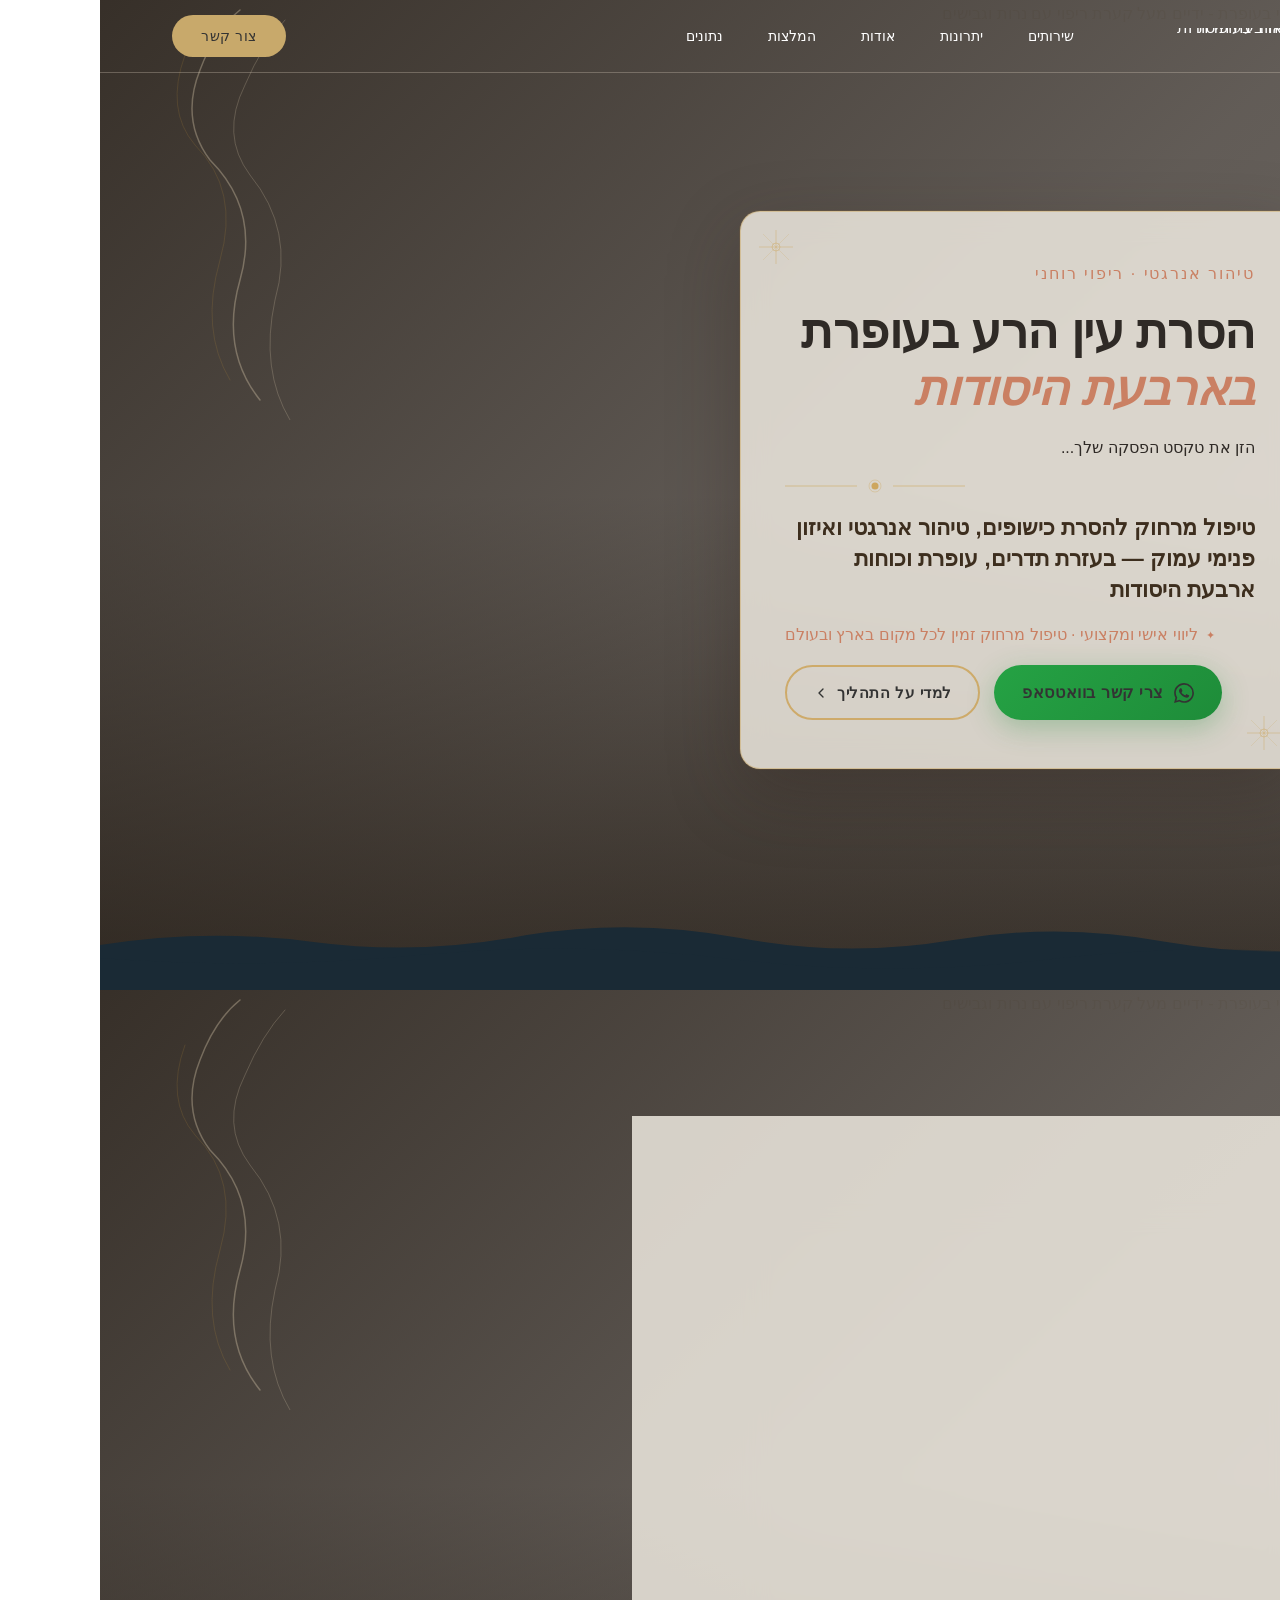
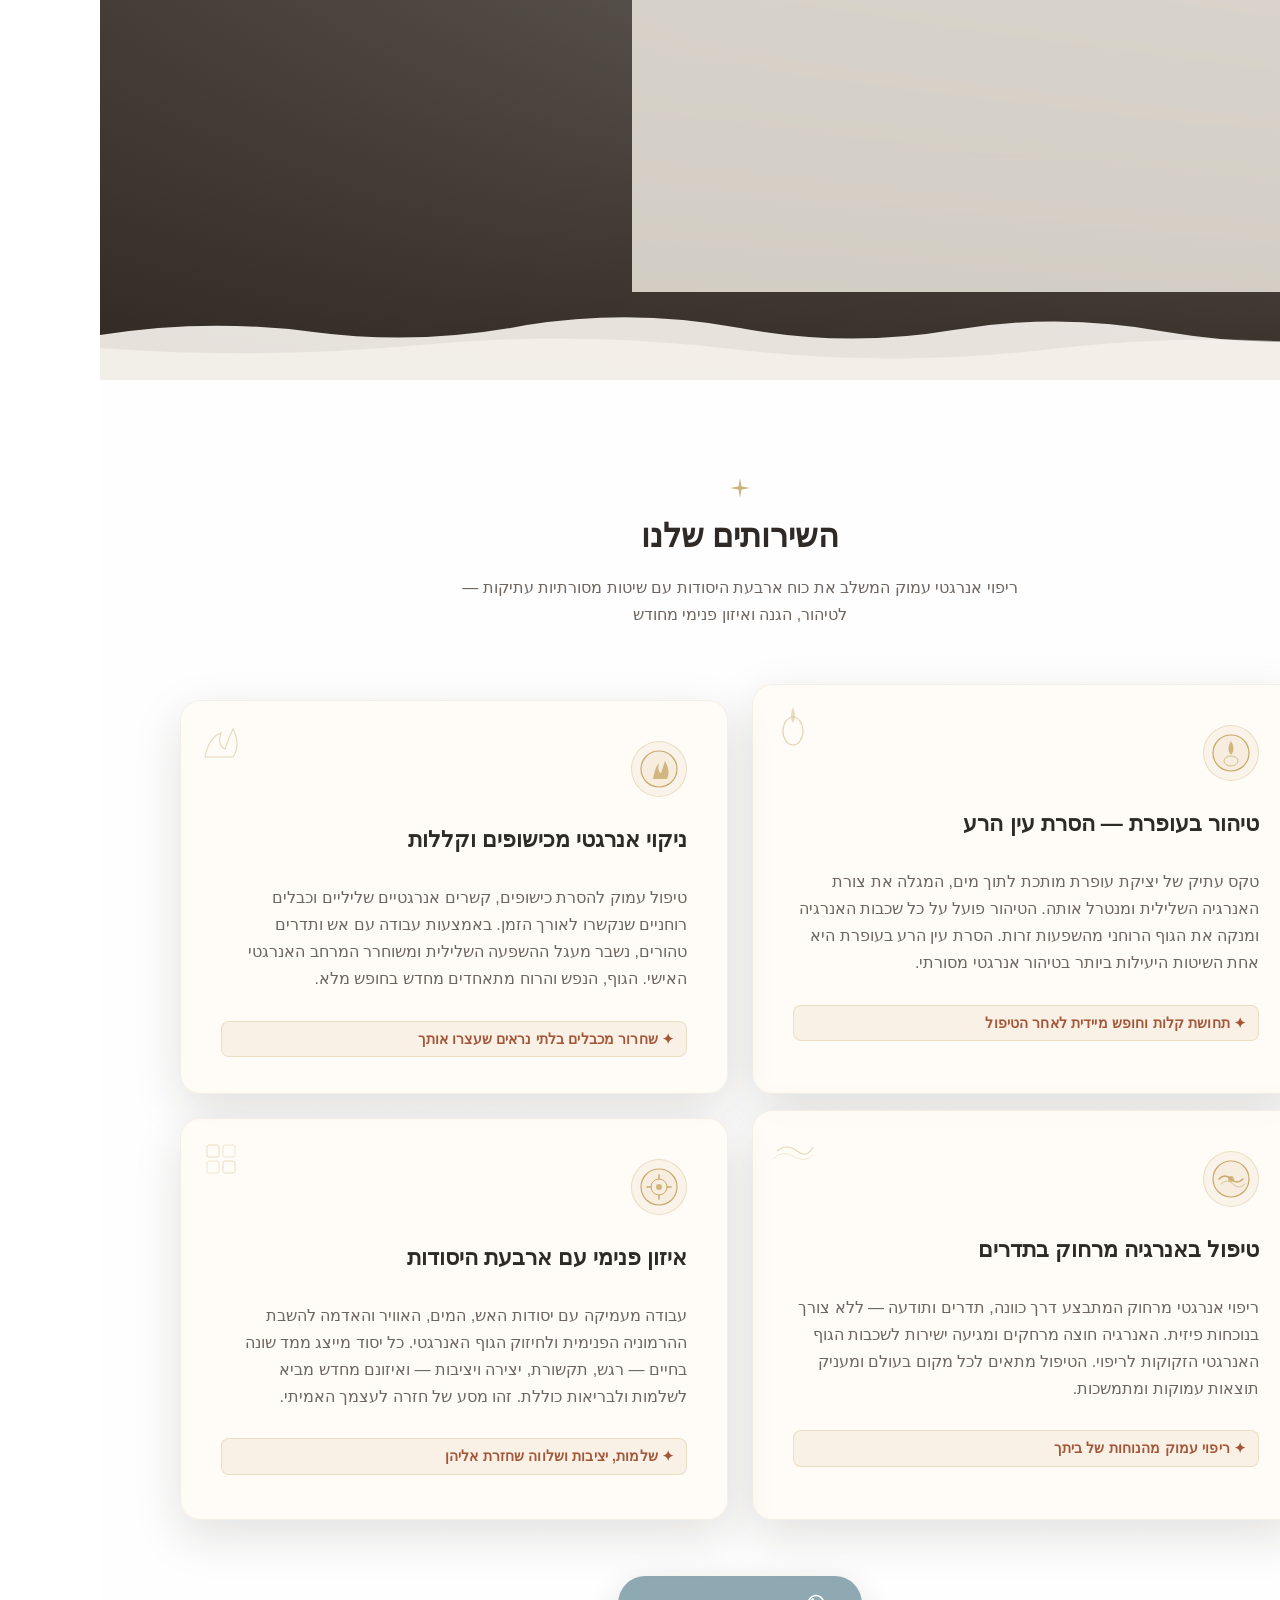
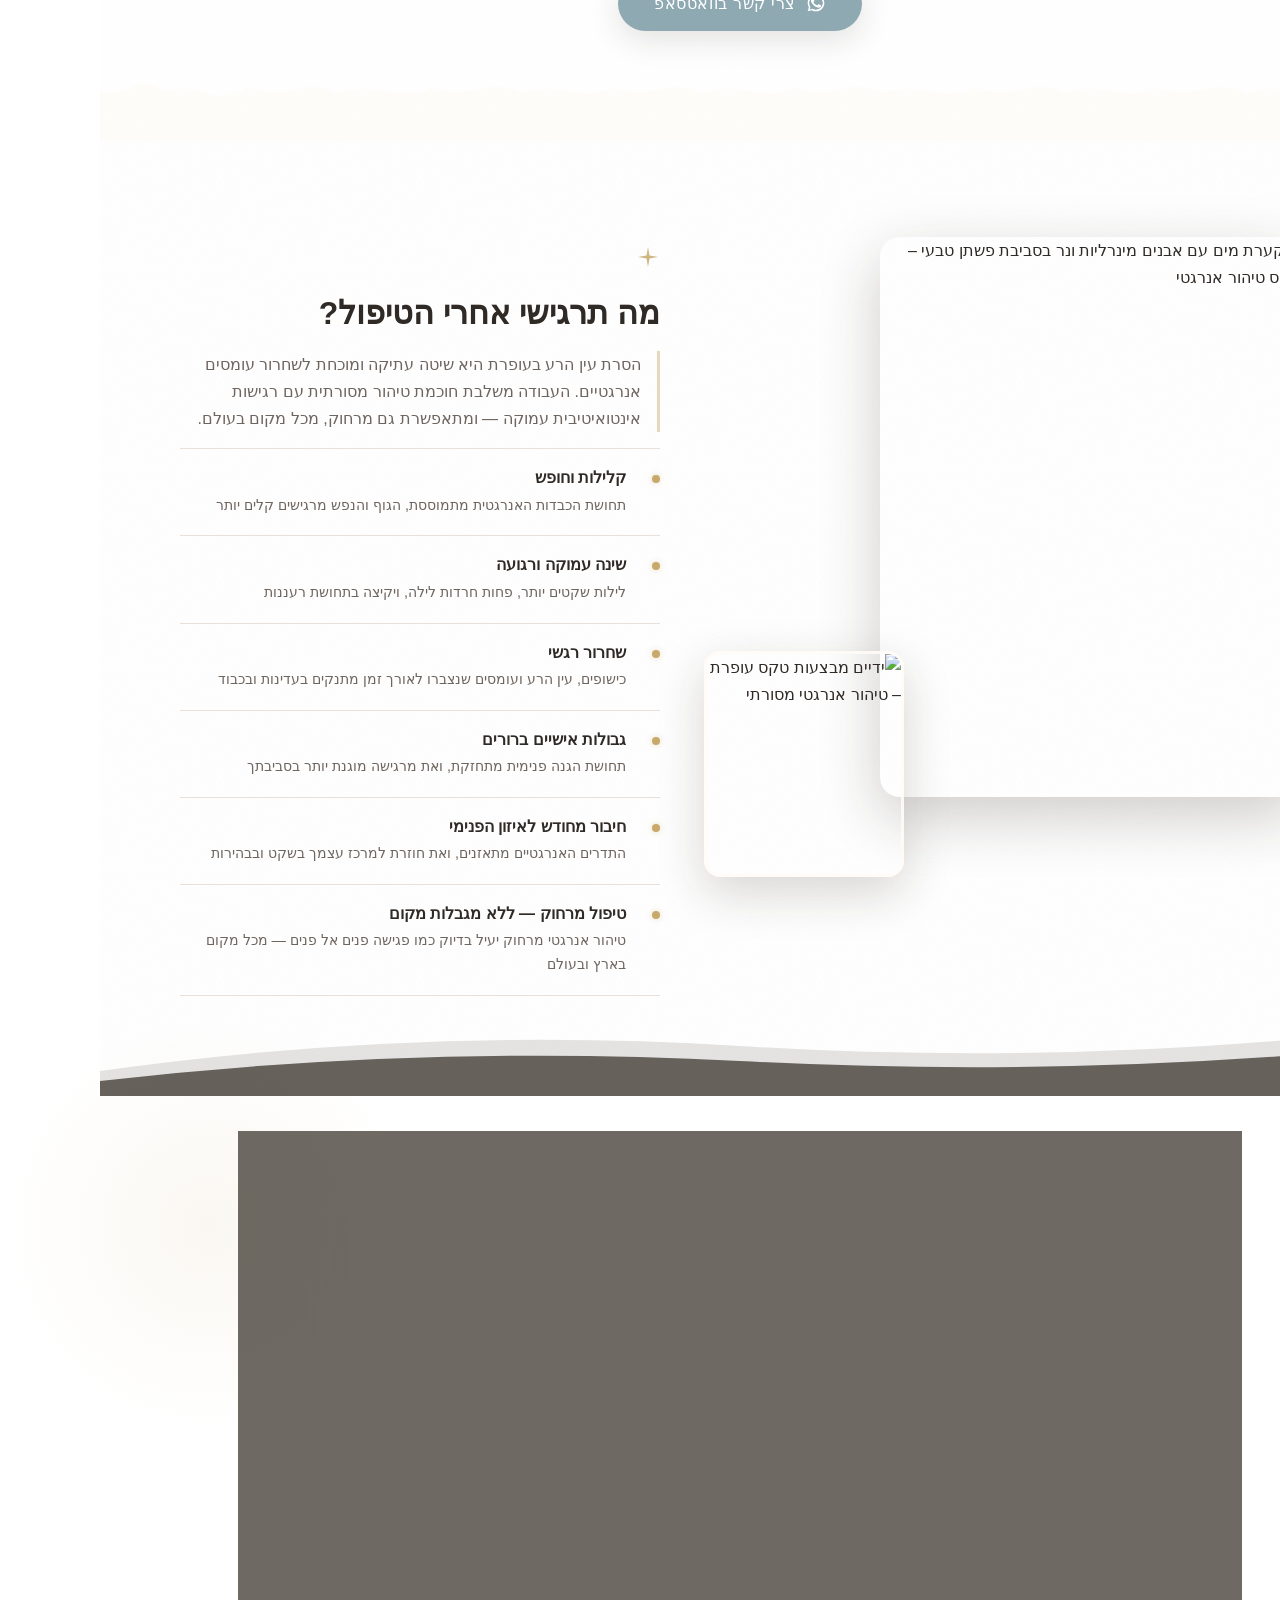
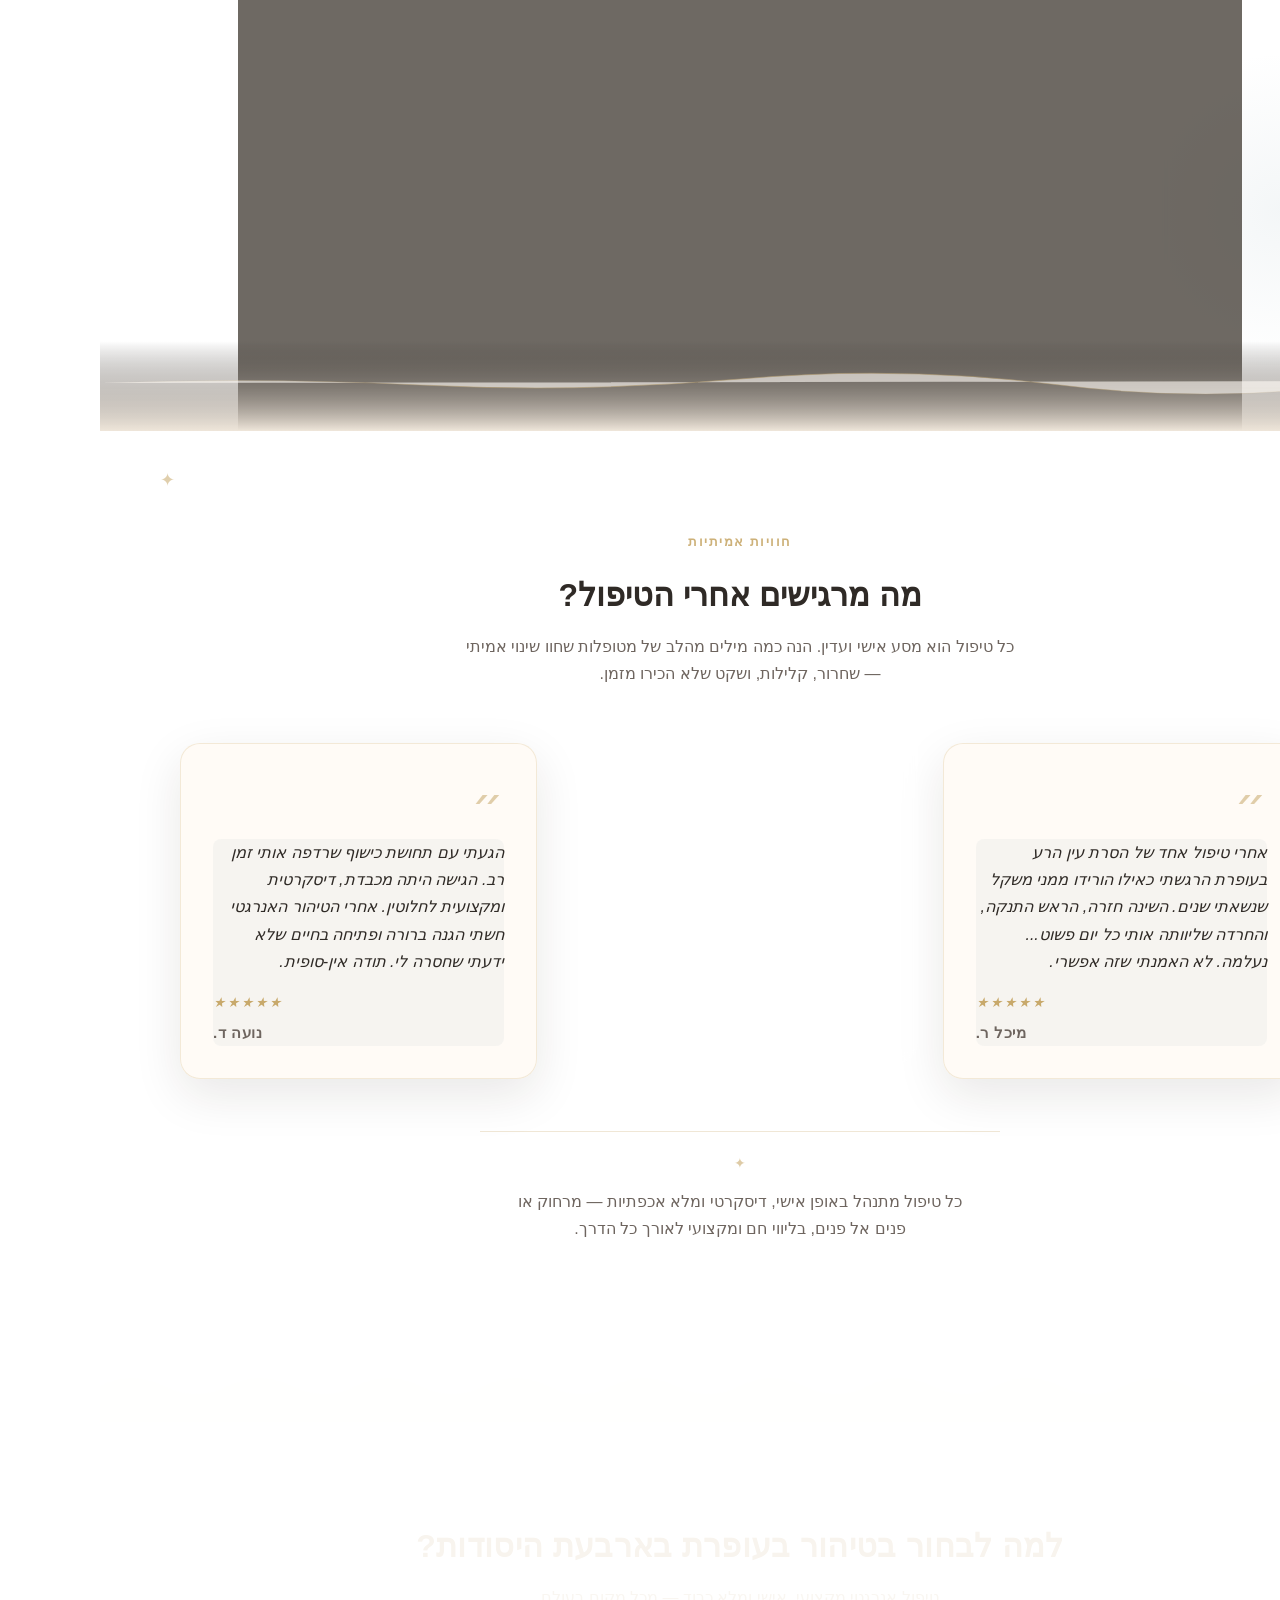
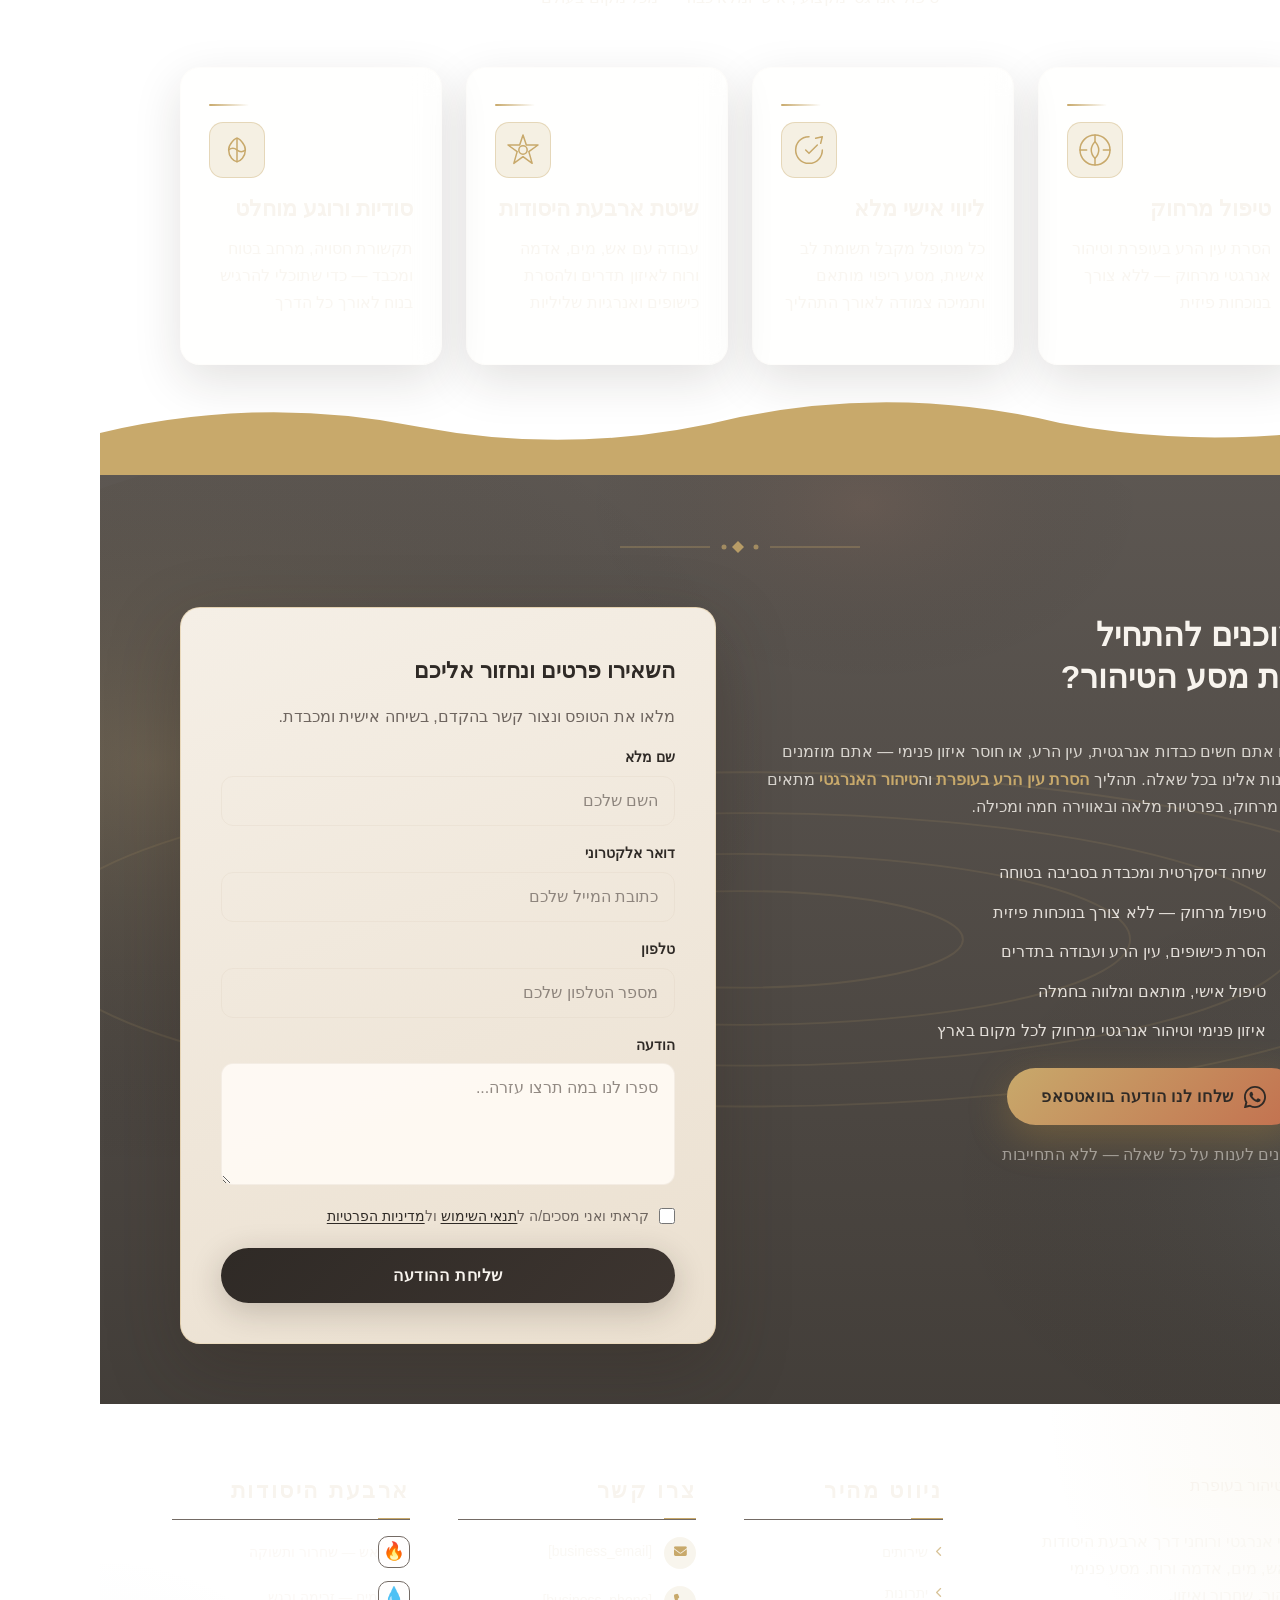
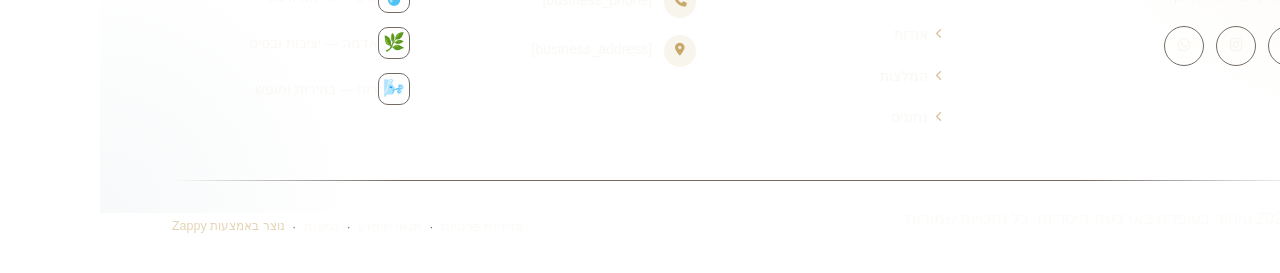
==== commit ead22583: "Background sync: Progressive GitHub Sync" ====
--- a/index.html
+++ b/index.html
@@ -223,25 +223,25 @@
     <meta name="twitter:card" content="summary_large_image">
     <meta name="twitter:title" content="הסרת עין הרע בעופרת — טיהור בעופרת בארבעת היסודות">
     <meta name="twitter:description" content="A spiritual and energetic healing practice focused on lead-pouring (עופרת) as a traditional method for removing the evil eye, curses, and negative energies. The">
-    <meta property="og:type" content="website" />
-  <meta property="og:locale" content="he_IL" />
-  
-  
-  
-  
-  
-  <link rel="stylesheet" href="https://cdnjs.cloudflare.com/ajax/libs/font-awesome/6.4.0/css/all.min.css" />
+    <meta property="og:type" content="website">
+  <meta property="og:locale" content="he_IL">
+  
+  
+  
+  
+  
+  <link rel="stylesheet" href="https://cdnjs.cloudflare.com/ajax/libs/font-awesome/6.4.0/css/all.min.css">
 
     <!-- Favicons -->
-    <link rel="icon" type="image/x-icon" href="/assets/favicon.ico" />
-    <link rel="icon" type="image/png" sizes="16x16" href="/assets/favicon-16x16.png" />
-    <link rel="icon" type="image/png" sizes="32x32" href="/assets/favicon-32x32.png" />
-    <link rel="icon" type="image/png" sizes="48x48" href="/assets/favicon-48x48.png" />
-    <link rel="icon" type="image/png" sizes="192x192" href="/assets/favicon-192x192.png" />
-    <link rel="icon" type="image/png" sizes="512x512" href="/assets/favicon-512x512.png" />
-    <link rel="apple-touch-icon" href="/assets/apple-touch-icon.png" />
+    <link rel="icon" type="image/x-icon" href="/assets/favicon.ico">
+    <link rel="icon" type="image/png" sizes="16x16" href="/assets/favicon-16x16.png">
+    <link rel="icon" type="image/png" sizes="32x32" href="/assets/favicon-32x32.png">
+    <link rel="icon" type="image/png" sizes="48x48" href="/assets/favicon-48x48.png">
+    <link rel="icon" type="image/png" sizes="192x192" href="/assets/favicon-192x192.png">
+    <link rel="icon" type="image/png" sizes="512x512" href="/assets/favicon-512x512.png">
+    <link rel="apple-touch-icon" href="/assets/apple-touch-icon.png">
     <!-- Cookie Consent -->
-    <link rel="stylesheet" href="https://cdn.jsdelivr.net/npm/vanilla-cookieconsent@3/dist/cookieconsent.css" />
+    <link rel="stylesheet" href="https://cdn.jsdelivr.net/npm/vanilla-cookieconsent@3/dist/cookieconsent.css">
     <script src="https://cdn.jsdelivr.net/npm/vanilla-cookieconsent@3/dist/cookieconsent.umd.js"></script>
     <!-- Mickidum Accessibility Toolbar -->
     <script src="https://cdn.jsdelivr.net/gh/mickidum/acc_toolbar/acctoolbar/acctoolbar.min.js"></script>
@@ -336,23 +336,23 @@
   <nav class="navbar" dir="rtl">
   <button class="mobile-toggle" id="mobileToggle" aria-label="Menu">
     <svg class="hamburger-icon" width="24" height="24" viewBox="0 0 24 24" fill="none">
-      <path d="M3 12h18M3 6h18M3 18h18" stroke="currentColor" stroke-width="2" stroke-linecap="round"/>
+      <path d="M3 12h18M3 6h18M3 18h18" stroke="currentColor" stroke-width="2" stroke-linecap="round"></path>
     </svg>
     <svg class="close-icon" width="24" height="24" viewBox="0 0 24 24" fill="none" style="display: none;">
-      <path d="M18 6L6 18M6 6l12 12" stroke="currentColor" stroke-width="2" stroke-linecap="round"/>
+      <path d="M18 6L6 18M6 6l12 12" stroke="currentColor" stroke-width="2" stroke-linecap="round"></path>
     </svg>
   </button>
 
   <button class="phone-header-btn" data-phone="[business_phone]" aria-label="Call">
     <svg width="20" height="20" viewBox="0 0 24 24" fill="currentColor">
-      <path d="M22 16.92v3a2 2 0 0 1-2.18 2 19.79 19.79 0 0 1-8.63-3.07 19.5 19.5 0 0 1-6-6 19.79 19.79 0 0 1-3.07-8.67A2 2 0 0 1 4.11 2h3a2 2 0 0 1 2 1.72 12.84 12.84 0 0 0 .7 2.81 2 2 0 0 1-.45 2.11L8.09 9.91a16 16 0 0 0 6 6l1.27-1.27a2 2 0 0 1 2.11-.45 12.84 12.84 0 0 0 2.81.7A2 2 0 0 1 22 16.92z"/>
+      <path d="M22 16.92v3a2 2 0 0 1-2.18 2 19.79 19.79 0 0 1-8.63-3.07 19.5 19.5 0 0 1-6-6 19.79 19.79 0 0 1-3.07-8.67A2 2 0 0 1 4.11 2h3a2 2 0 0 1 2 1.72 12.84 12.84 0 0 0 .7 2.81 2 2 0 0 1-.45 2.11L8.09 9.91a16 16 0 0 0 6 6l1.27-1.27a2 2 0 0 1 2.11-.45 12.84 12.84 0 0 0 2.81.7A2 2 0 0 1 22 16.92z"></path>
     </svg>
   </button>
 
   <div class="nav-container">
     <div class="nav-right-group"><div class="nav-brand">
       <a href="/" class="logo-link">
-        <img src="/assets/logo.webp" alt="טיהור בעופרת בארבעת היסודות" class="logo" />
+        <img src="/assets/logo.webp" alt="טיהור בעופרת בארבעת היסודות" class="logo">
       </a>
     </div><ul class="nav-menu" id="navMenu"><li><a href="#services">שירותים</a></li><li><a href="#benefits">יתרונות</a></li><li><a href="#about">אודות</a></li><li><a href="#testimonials">המלצות</a></li><li><a href="#stats">נתונים</a></li></ul></div>
 
@@ -796,7 +796,7 @@
     <section id="hero-dup-1777482948725" class="index-hero-section" data-layout-spec="בית-hero" dir="rtl" data-hero-type="fullscreen-scrim">
   <!-- Background Image -->
   <div class="index-hero-bg">
-    <img data-hero-bg="true" data-placeholder="index-hero-image-1" data-context="Intimate sacred healing scene: close-up of weathered feminine hands hovering above a dark ceramic bowl filled with molten lead and shimmering water, surrounded by lit beeswax candles casting warm golden glow, smooth river stones and raw crystals arranged nearby, wisps of white smoke rising, water reflections creating luminous patterns, dried herbs and a small copper vessel in the background, earthy textures of linen and clay, mystical yet photographic warmth, soft bokeh, spiritual ritual atmosphere" width="1400" height="900" src="/assets/site-index-hero-image-1.webp" alt="טיהור אנרגטי בעופרת - ידיים מעל קערת ריפוי עם נרות וגבישים" data-hero-background="true" data-element-type="image" data-element-id="img-1777482996221-tiges4y5z" style="object-position: 50% 50%;" />
+    <img data-hero-bg="true" data-placeholder="index-hero-image-1" data-context="Intimate sacred healing scene: close-up of weathered feminine hands hovering above a dark ceramic bowl filled with molten lead and shimmering water, surrounded by lit beeswax candles casting warm golden glow, smooth river stones and raw crystals arranged nearby, wisps of white smoke rising, water reflections creating luminous patterns, dried herbs and a small copper vessel in the background, earthy textures of linen and clay, mystical yet photographic warmth, soft bokeh, spiritual ritual atmosphere" width="1400" height="900" src="/assets/site-index-hero-image-1.webp" alt="טיהור אנרגטי בעופרת - ידיים מעל קערת ריפוי עם נרות וגבישים" data-hero-background="true" data-element-type="image" data-element-id="img-1777482996221-tiges4y5z" style="object-position: 50% 50%;">
   </div>
 
   <!-- Scrim Overlay -->
@@ -805,9 +805,9 @@
   <!-- Decorative Smoke Flourish -->
   <div class="index-hero-smoke-decor" aria-hidden="true">
     <svg viewBox="0 0 320 420" fill="none" xmlns="http://www.w3.org/2000/svg" data-no-icon-edit="true" aria-hidden="true">
-      <path d="M160,400 Q120,350 140,280 Q160,210 110,160 Q80,120 100,70 Q115,30 140,10" stroke="#D4C4A8" stroke-width="1.5" stroke-linecap="round" fill="none" opacity="0.38"/>
-      <path d="M190,420 Q160,370 175,300 Q195,230 150,175 Q120,135 145,85 Q162,45 185,20" stroke="#D4C4A8" stroke-width="1" stroke-linecap="round" fill="none" opacity="0.25"/>
-      <path d="M130,380 Q100,330 120,260 Q140,190 95,145 Q65,110 85,55" stroke="#C9973A" stroke-width="0.8" stroke-linecap="round" fill="none" opacity="0.20"/>
+      <path d="M160,400 Q120,350 140,280 Q160,210 110,160 Q80,120 100,70 Q115,30 140,10" stroke="#D4C4A8" stroke-width="1.5" stroke-linecap="round" fill="none" opacity="0.38"></path>
+      <path d="M190,420 Q160,370 175,300 Q195,230 150,175 Q120,135 145,85 Q162,45 185,20" stroke="#D4C4A8" stroke-width="1" stroke-linecap="round" fill="none" opacity="0.25"></path>
+      <path d="M130,380 Q100,330 120,260 Q140,190 95,145 Q65,110 85,55" stroke="#C9973A" stroke-width="0.8" stroke-linecap="round" fill="none" opacity="0.20"></path>
     </svg>
   </div>
 
@@ -817,20 +817,20 @@
       <!-- Elemental corner motifs -->
       <span class="index-hero-corner index-hero-corner--tr" aria-hidden="true">
         <svg width="38" height="38" viewBox="0 0 38 38" fill="none" xmlns="http://www.w3.org/2000/svg" data-no-icon-edit="true" aria-hidden="true">
-          <line x1="19" y1="2" x2="19" y2="36" stroke="#C9973A" stroke-width="0.8" opacity="0.45"/>
-          <line x1="2" y1="19" x2="36" y2="19" stroke="#C9973A" stroke-width="0.8" opacity="0.45"/>
-          <line x1="6" y1="6" x2="32" y2="32" stroke="#C9973A" stroke-width="0.6" opacity="0.3"/>
-          <line x1="32" y1="6" x2="6" y2="32" stroke="#C9973A" stroke-width="0.6" opacity="0.3"/>
-          <circle cx="19" cy="19" r="4" stroke="#C9973A" stroke-width="0.8" opacity="0.5"/>
+          <line x1="19" y1="2" x2="19" y2="36" stroke="#C9973A" stroke-width="0.8" opacity="0.45"></line>
+          <line x1="2" y1="19" x2="36" y2="19" stroke="#C9973A" stroke-width="0.8" opacity="0.45"></line>
+          <line x1="6" y1="6" x2="32" y2="32" stroke="#C9973A" stroke-width="0.6" opacity="0.3"></line>
+          <line x1="32" y1="6" x2="6" y2="32" stroke="#C9973A" stroke-width="0.6" opacity="0.3"></line>
+          <circle cx="19" cy="19" r="4" stroke="#C9973A" stroke-width="0.8" opacity="0.5"></circle>
         </svg>
       </span>
       <span class="index-hero-corner index-hero-corner--bl" aria-hidden="true">
         <svg width="38" height="38" viewBox="0 0 38 38" fill="none" xmlns="http://www.w3.org/2000/svg" data-no-icon-edit="true" aria-hidden="true">
-          <line x1="19" y1="2" x2="19" y2="36" stroke="#C9973A" stroke-width="0.8" opacity="0.45"/>
-          <line x1="2" y1="19" x2="36" y2="19" stroke="#C9973A" stroke-width="0.8" opacity="0.45"/>
-          <line x1="6" y1="6" x2="32" y2="32" stroke="#C9973A" stroke-width="0.6" opacity="0.3"/>
-          <line x1="32" y1="6" x2="6" y2="32" stroke="#C9973A" stroke-width="0.6" opacity="0.3"/>
-          <circle cx="19" cy="19" r="4" stroke="#C9973A" stroke-width="0.8" opacity="0.5"/>
+          <line x1="19" y1="2" x2="19" y2="36" stroke="#C9973A" stroke-width="0.8" opacity="0.45"></line>
+          <line x1="2" y1="19" x2="36" y2="19" stroke="#C9973A" stroke-width="0.8" opacity="0.45"></line>
+          <line x1="6" y1="6" x2="32" y2="32" stroke="#C9973A" stroke-width="0.6" opacity="0.3"></line>
+          <line x1="32" y1="6" x2="6" y2="32" stroke="#C9973A" stroke-width="0.6" opacity="0.3"></line>
+          <circle cx="19" cy="19" r="4" stroke="#C9973A" stroke-width="0.8" opacity="0.5"></circle>
         </svg>
       </span>
 
@@ -838,15 +838,15 @@
       <p class="index-hero-label">טיהור אנרגטי · ריפוי רוחני</p>
 
       <!-- H1 -->
-      <h1 class="index-hero-h1" style>הסרת עין הרע בעופרת<br /><span class="index-hero-h1-accent">בארבעת היסודות</span></h1><div class="zappy-inserted-element" id="zappy-element-1777483014709-f21cr2dsi" data-element-id="zappy-element-1777483014709-f21cr2dsi" data-element-type="paragraph" data-zappy-newly-inserted="true" style="width: 100%;"><p style="font-size: 1rem; max-width: none; margin-left: auto; margin-right: auto;" data-element-type="paragraph" data-element-id="zappy-element-1777483014709-f21cr2dsi" id="zappy-element-1777483014709-f21cr2dsi" data-zappy-newly-inserted="true">הזן את טקסט הפסקה שלך...</p></div>
+      <h1 class="index-hero-h1" >הסרת עין הרע בעופרת<br><span class="index-hero-h1-accent">בארבעת היסודות</span></h1><div class="zappy-inserted-element" id="zappy-element-1777483014709-f21cr2dsi" data-element-id="zappy-element-1777483014709-f21cr2dsi" data-element-type="paragraph" data-zappy-newly-inserted="true" style="width: 100%;"><p style="font-size: 1rem; max-width: none; margin-left: auto; margin-right: auto;" data-element-type="paragraph" data-element-id="zappy-element-1777483014709-f21cr2dsi" id="zappy-element-1777483014709-f21cr2dsi" data-zappy-newly-inserted="true">הזן את טקסט הפסקה שלך...</p></div>
 
       <!-- Gold divider ornament -->
       <div class="index-hero-ornament" aria-hidden="true">
         <svg width="180" height="14" viewBox="0 0 180 14" fill="none" xmlns="http://www.w3.org/2000/svg" data-no-icon-edit="true" aria-hidden="true">
-          <line x1="0" y1="7" x2="72" y2="7" stroke="#C9973A" stroke-width="0.8" opacity="0.55"/>
-          <circle cx="90" cy="7" r="3.5" fill="#C9973A" opacity="0.75"/>
-          <circle cx="90" cy="7" r="6" stroke="#C9973A" stroke-width="0.7" opacity="0.4"/>
-          <line x1="108" y1="7" x2="180" y2="7" stroke="#C9973A" stroke-width="0.8" opacity="0.55"/>
+          <line x1="0" y1="7" x2="72" y2="7" stroke="#C9973A" stroke-width="0.8" opacity="0.55"></line>
+          <circle cx="90" cy="7" r="3.5" fill="#C9973A" opacity="0.75"></circle>
+          <circle cx="90" cy="7" r="6" stroke="#C9973A" stroke-width="0.7" opacity="0.4"></circle>
+          <line x1="108" y1="7" x2="180" y2="7" stroke="#C9973A" stroke-width="0.8" opacity="0.55"></line>
         </svg>
       </div>
 
@@ -863,14 +863,14 @@
       <div class="index-hero-ctas">
         <a href="https://wa.me/[whatsapp_handle]" target="_blank" rel="noopener noreferrer" class="index-hero-btn-primary" data-element-type="button" data-element-id="btn-1777482996215-vi7huogo7" data-native-element="true">
           <svg width="20" height="20" viewBox="0 0 24 24" fill="currentColor" xmlns="http://www.w3.org/2000/svg" data-element-type="icon" data-icon-type="svg" aria-hidden="true">
-            <path d="M17.472 14.382c-.297-.149-1.758-.867-2.03-.967-.273-.099-.471-.148-.67.15-.197.297-.767.966-.94 1.164-.173.199-.347.223-.644.075-.297-.15-1.255-.463-2.39-1.475-.883-.788-1.48-1.761-1.653-2.059-.173-.297-.018-.458.13-.606.134-.133.298-.347.446-.52.149-.174.198-.298.298-.497.099-.198.05-.371-.025-.52-.075-.149-.669-1.612-.916-2.207-.242-.579-.487-.5-.669-.51-.173-.008-.371-.01-.57-.01-.198 0-.52.074-.792.372-.272.297-1.04 1.016-1.04 2.479 0 1.462 1.065 2.875 1.213 3.074.149.198 2.096 3.2 5.077 4.487.709.306 1.262.489 1.694.625.712.227 1.36.195 1.871.118.571-.085 1.758-.719 2.006-1.413.248-.694.248-1.289.173-1.413-.074-.124-.272-.198-.57-.347m-5.421 7.403h-.004a9.87 9.87 0 01-5.031-1.378l-.361-.214-3.741.982.998-3.648-.235-.374a9.86 9.86 0 01-1.51-5.26c.001-5.45 4.436-9.884 9.888-9.884 2.64 0 5.122 1.03 6.988 2.898a9.825 9.825 0 012.893 6.994c-.003 5.45-4.437 9.884-9.885 9.884m8.413-18.297A11.815 11.815 0 0012.05 0C5.495 0 .16 5.335.157 11.892c0 2.096.547 4.142 1.588 5.945L.057 24l6.305-1.654a11.882 11.882 0 005.683 1.448h.005c6.554 0 11.89-5.335 11.893-11.893a11.821 11.821 0 00-3.48-8.413z"/>
+            <path d="M17.472 14.382c-.297-.149-1.758-.867-2.03-.967-.273-.099-.471-.148-.67.15-.197.297-.767.966-.94 1.164-.173.199-.347.223-.644.075-.297-.15-1.255-.463-2.39-1.475-.883-.788-1.48-1.761-1.653-2.059-.173-.297-.018-.458.13-.606.134-.133.298-.347.446-.52.149-.174.198-.298.298-.497.099-.198.05-.371-.025-.52-.075-.149-.669-1.612-.916-2.207-.242-.579-.487-.5-.669-.51-.173-.008-.371-.01-.57-.01-.198 0-.52.074-.792.372-.272.297-1.04 1.016-1.04 2.479 0 1.462 1.065 2.875 1.213 3.074.149.198 2.096 3.2 5.077 4.487.709.306 1.262.489 1.694.625.712.227 1.36.195 1.871.118.571-.085 1.758-.719 2.006-1.413.248-.694.248-1.289.173-1.413-.074-.124-.272-.198-.57-.347m-5.421 7.403h-.004a9.87 9.87 0 01-5.031-1.378l-.361-.214-3.741.982.998-3.648-.235-.374a9.86 9.86 0 01-1.51-5.26c.001-5.45 4.436-9.884 9.888-9.884 2.64 0 5.122 1.03 6.988 2.898a9.825 9.825 0 012.893 6.994c-.003 5.45-4.437 9.884-9.885 9.884m8.413-18.297A11.815 11.815 0 0012.05 0C5.495 0 .16 5.335.157 11.892c0 2.096.547 4.142 1.588 5.945L.057 24l6.305-1.654a11.882 11.882 0 005.683 1.448h.005c6.554 0 11.89-5.335 11.893-11.893a11.821 11.821 0 00-3.48-8.413z"></path>
           </svg>
           <span>צרי קשר בוואטסאפ</span>
         </a>
         <a href="#process" class="index-hero-btn-secondary" data-element-type="button" data-element-id="btn-1777482996215-nswk4vgv6" data-native-element="true">
           <span>למדי על התהליך</span>
           <svg width="16" height="16" viewBox="0 0 24 24" fill="none" stroke="currentColor" stroke-width="2" stroke-linecap="round" stroke-linejoin="round" data-element-type="icon" data-icon-type="svg" aria-hidden="true">
-            <polyline points="15 18 9 12 15 6"/>
+            <polyline points="15 18 9 12 15 6"></polyline>
           </svg>
         </a>
       </div>
@@ -880,8 +880,99 @@
   <!-- Bottom Wave Divider -->
   <div class="index-hero-divider-wrapper">
     <svg data-no-icon-edit="true" aria-hidden="true" viewBox="0 0 1440 90" preserveAspectRatio="none" xmlns="http://www.w3.org/2000/svg">
-      <path d="M0,90 L0,45 Q120,28 240,42 Q360,56 480,35 Q600,18 720,38 Q840,58 960,40 Q1080,22 1200,42 Q1320,60 1440,45 L1440,90 Z" fill="#F5EFE6"/>
-      <path d="M0,90 L0,58 Q180,70 360,55 Q540,40 720,60 Q900,78 1080,58 Q1260,40 1440,60 L1440,90 Z" fill="#F5EFE6" opacity="0.55"/>
+      <path d="M0,90 L0,45 Q120,28 240,42 Q360,56 480,35 Q600,18 720,38 Q840,58 960,40 Q1080,22 1200,42 Q1320,60 1440,45 L1440,90 Z" fill="#1A2A35"></path>
+      <path d="M0,90 L0,58 Q180,70 360,55 Q540,40 720,60 Q900,78 1080,58 Q1260,40 1440,60 L1440,90 Z" fill="#1A2A35" opacity="0.55"></path>
+    </svg>
+  </div>
+</section><section id="hero-dup-1777484641358" class="index-hero-section" data-layout-spec="בית-hero" dir="rtl" data-hero-type="fullscreen-scrim">
+  <!-- Background Image -->
+  <div class="index-hero-bg">
+    <img data-hero-bg="true" data-placeholder="index-hero-image-1" data-context="Intimate sacred healing scene: close-up of weathered feminine hands hovering above a dark ceramic bowl filled with molten lead and shimmering water, surrounded by lit beeswax candles casting warm golden glow, smooth river stones and raw crystals arranged nearby, wisps of white smoke rising, water reflections creating luminous patterns, dried herbs and a small copper vessel in the background, earthy textures of linen and clay, mystical yet photographic warmth, soft bokeh, spiritual ritual atmosphere" width="1400" height="900" src="/assets/site-index-hero-image-1.webp" alt="טיהור אנרגטי בעופרת - ידיים מעל קערת ריפוי עם נרות וגבישים" data-hero-background="true" data-element-type="image" data-element-id="img-1777482996221-tiges4y5z" style="object-position: 50% 50%;">
+  </div>
+
+  <!-- Scrim Overlay -->
+  <div class="index-hero-scrim" aria-hidden="true"></div>
+
+  <!-- Decorative Smoke Flourish -->
+  <div class="index-hero-smoke-decor" aria-hidden="true">
+    <svg viewBox="0 0 320 420" fill="none" xmlns="http://www.w3.org/2000/svg" data-no-icon-edit="true" aria-hidden="true">
+      <path d="M160,400 Q120,350 140,280 Q160,210 110,160 Q80,120 100,70 Q115,30 140,10" stroke="#D4C4A8" stroke-width="1.5" stroke-linecap="round" fill="none" opacity="0.38"></path>
+      <path d="M190,420 Q160,370 175,300 Q195,230 150,175 Q120,135 145,85 Q162,45 185,20" stroke="#D4C4A8" stroke-width="1" stroke-linecap="round" fill="none" opacity="0.25"></path>
+      <path d="M130,380 Q100,330 120,260 Q140,190 95,145 Q65,110 85,55" stroke="#C9973A" stroke-width="0.8" stroke-linecap="round" fill="none" opacity="0.20"></path>
+    </svg>
+  </div>
+
+  <!-- Hero Content Card -->
+  <div class="index-hero-container">
+    <div class="index-hero-card">
+      <!-- Elemental corner motifs -->
+      <span class="index-hero-corner index-hero-corner--tr" aria-hidden="true">
+        <svg width="38" height="38" viewBox="0 0 38 38" fill="none" xmlns="http://www.w3.org/2000/svg" data-no-icon-edit="true" aria-hidden="true">
+          <line x1="19" y1="2" x2="19" y2="36" stroke="#C9973A" stroke-width="0.8" opacity="0.45"></line>
+          <line x1="2" y1="19" x2="36" y2="19" stroke="#C9973A" stroke-width="0.8" opacity="0.45"></line>
+          <line x1="6" y1="6" x2="32" y2="32" stroke="#C9973A" stroke-width="0.6" opacity="0.3"></line>
+          <line x1="32" y1="6" x2="6" y2="32" stroke="#C9973A" stroke-width="0.6" opacity="0.3"></line>
+          <circle cx="19" cy="19" r="4" stroke="#C9973A" stroke-width="0.8" opacity="0.5"></circle>
+        </svg>
+      </span>
+      <span class="index-hero-corner index-hero-corner--bl" aria-hidden="true">
+        <svg width="38" height="38" viewBox="0 0 38 38" fill="none" xmlns="http://www.w3.org/2000/svg" data-no-icon-edit="true" aria-hidden="true">
+          <line x1="19" y1="2" x2="19" y2="36" stroke="#C9973A" stroke-width="0.8" opacity="0.45"></line>
+          <line x1="2" y1="19" x2="36" y2="19" stroke="#C9973A" stroke-width="0.8" opacity="0.45"></line>
+          <line x1="6" y1="6" x2="32" y2="32" stroke="#C9973A" stroke-width="0.6" opacity="0.3"></line>
+          <line x1="32" y1="6" x2="6" y2="32" stroke="#C9973A" stroke-width="0.6" opacity="0.3"></line>
+          <circle cx="19" cy="19" r="4" stroke="#C9973A" stroke-width="0.8" opacity="0.5"></circle>
+        </svg>
+      </span>
+
+      <!-- Label -->
+      <p class="index-hero-label">טיהור אנרגטי · ריפוי רוחני</p>
+
+      <!-- H1 -->
+      <h1 class="index-hero-h1" >הסרת עין הרע בעופרת<br><span class="index-hero-h1-accent">בארבעת היסודות</span></h1><div class="zappy-inserted-element" id="zappy-element-1777483014709-f21cr2dsi-dup-1777484641358-0" data-element-id="zappy-element-1777483014709-f21cr2dsi" data-element-type="paragraph" data-zappy-newly-inserted="true" style="width: 100%;"><p style="font-size: 1rem; max-width: none; margin-left: auto; margin-right: auto;" data-element-type="paragraph" data-element-id="zappy-element-1777483014709-f21cr2dsi" id="zappy-element-1777483014709-f21cr2dsi-dup-1777484641358-1" data-zappy-newly-inserted="true">הזן את טקסט הפסקה שלך...</p></div>
+
+      <!-- Gold divider ornament -->
+      <div class="index-hero-ornament" aria-hidden="true">
+        <svg width="180" height="14" viewBox="0 0 180 14" fill="none" xmlns="http://www.w3.org/2000/svg" data-no-icon-edit="true" aria-hidden="true">
+          <line x1="0" y1="7" x2="72" y2="7" stroke="#C9973A" stroke-width="0.8" opacity="0.55"></line>
+          <circle cx="90" cy="7" r="3.5" fill="#C9973A" opacity="0.75"></circle>
+          <circle cx="90" cy="7" r="6" stroke="#C9973A" stroke-width="0.7" opacity="0.4"></circle>
+          <line x1="108" y1="7" x2="180" y2="7" stroke="#C9973A" stroke-width="0.8" opacity="0.55"></line>
+        </svg>
+      </div>
+
+      <!-- H3 Subtitle -->
+      <h3 class="index-hero-subtitle">טיפול מרחוק להסרת כישופים, טיהור אנרגטי ואיזון פנימי עמוק — בעזרת תדרים, עופרת וכוחות ארבעת היסודות</h3>
+
+      <!-- Reassurance line -->
+      <p class="index-hero-reassurance">
+        <span class="index-hero-reassurance-icon" aria-hidden="true">✦</span>
+        ליווי אישי ומקצועי · טיפול מרחוק זמין לכל מקום בארץ ובעולם
+      </p>
+
+      <!-- CTAs -->
+      <div class="index-hero-ctas">
+        <a href="https://wa.me/[whatsapp_handle]" target="_blank" rel="noopener noreferrer" class="index-hero-btn-primary" data-element-type="button" data-element-id="btn-1777482996215-vi7huogo7" data-native-element="true">
+          <svg width="20" height="20" viewBox="0 0 24 24" fill="currentColor" xmlns="http://www.w3.org/2000/svg" data-element-type="icon" data-icon-type="svg" aria-hidden="true">
+            <path d="M17.472 14.382c-.297-.149-1.758-.867-2.03-.967-.273-.099-.471-.148-.67.15-.197.297-.767.966-.94 1.164-.173.199-.347.223-.644.075-.297-.15-1.255-.463-2.39-1.475-.883-.788-1.48-1.761-1.653-2.059-.173-.297-.018-.458.13-.606.134-.133.298-.347.446-.52.149-.174.198-.298.298-.497.099-.198.05-.371-.025-.52-.075-.149-.669-1.612-.916-2.207-.242-.579-.487-.5-.669-.51-.173-.008-.371-.01-.57-.01-.198 0-.52.074-.792.372-.272.297-1.04 1.016-1.04 2.479 0 1.462 1.065 2.875 1.213 3.074.149.198 2.096 3.2 5.077 4.487.709.306 1.262.489 1.694.625.712.227 1.36.195 1.871.118.571-.085 1.758-.719 2.006-1.413.248-.694.248-1.289.173-1.413-.074-.124-.272-.198-.57-.347m-5.421 7.403h-.004a9.87 9.87 0 01-5.031-1.378l-.361-.214-3.741.982.998-3.648-.235-.374a9.86 9.86 0 01-1.51-5.26c.001-5.45 4.436-9.884 9.888-9.884 2.64 0 5.122 1.03 6.988 2.898a9.825 9.825 0 012.893 6.994c-.003 5.45-4.437 9.884-9.885 9.884m8.413-18.297A11.815 11.815 0 0012.05 0C5.495 0 .16 5.335.157 11.892c0 2.096.547 4.142 1.588 5.945L.057 24l6.305-1.654a11.882 11.882 0 005.683 1.448h.005c6.554 0 11.89-5.335 11.893-11.893a11.821 11.821 0 00-3.48-8.413z"></path>
+          </svg>
+          <span>צרי קשר בוואטסאפ</span>
+        </a>
+        <a href="#process" class="index-hero-btn-secondary" data-element-type="button" data-element-id="btn-1777482996215-nswk4vgv6" data-native-element="true">
+          <span>למדי על התהליך</span>
+          <svg width="16" height="16" viewBox="0 0 24 24" fill="none" stroke="currentColor" stroke-width="2" stroke-linecap="round" stroke-linejoin="round" data-element-type="icon" data-icon-type="svg" aria-hidden="true">
+            <polyline points="15 18 9 12 15 6"></polyline>
+          </svg>
+        </a>
+      </div>
+    </div>
+  </div>
+
+  <!-- Bottom Wave Divider -->
+  <div class="index-hero-divider-wrapper">
+    <svg data-no-icon-edit="true" aria-hidden="true" viewBox="0 0 1440 90" preserveAspectRatio="none" xmlns="http://www.w3.org/2000/svg">
+      <path d="M0,90 L0,45 Q120,28 240,42 Q360,56 480,35 Q600,18 720,38 Q840,58 960,40 Q1080,22 1200,42 Q1320,60 1440,45 L1440,90 Z" fill="rgba(255, 251, 245, 0.88)"></path>
+      <path d="M0,90 L0,58 Q180,70 360,55 Q540,40 720,60 Q900,78 1080,58 Q1260,40 1440,60 L1440,90 Z" fill="rgba(255, 251, 245, 0.88)" opacity="0.55"></path>
     </svg>
   </div>
 </section>
@@ -896,7 +987,7 @@
       <!-- Gold star ornament -->
       <div class="index-services-ornament" aria-hidden="true">
         <svg data-no-icon-edit="true" aria-hidden="true" width="24" height="24" viewBox="0 0 24 24" fill="none" xmlns="http://www.w3.org/2000/svg">
-          <path d="M12 2L13.5 10.5L22 12L13.5 13.5L12 22L10.5 13.5L2 12L10.5 10.5L12 2Z" fill="#C8A96B" opacity="0.9"/>
+          <path d="M12 2L13.5 10.5L22 12L13.5 13.5L12 22L10.5 13.5L2 12L10.5 10.5L12 2Z" fill="#C8A96B" opacity="0.9"></path>
         </svg>
       </div>
       <h2 class="index-services-heading">השירותים שלנו</h2>
@@ -910,15 +1001,15 @@
       <article class="index-services-card index-services-card--water">
         <div class="index-services-card-corner" aria-hidden="true">
           <svg data-no-icon-edit="true" aria-hidden="true" width="48" height="48" viewBox="0 0 48 48" fill="none" xmlns="http://www.w3.org/2000/svg">
-            <ellipse cx="24" cy="30" rx="10" ry="14" stroke="#C8A96B" stroke-width="1.2" fill="none" opacity="0.55"/>
-            <path d="M24 6 Q28 16 24 22 Q20 16 24 6Z" fill="#C8A96B" opacity="0.45"/>
+            <ellipse cx="24" cy="30" rx="10" ry="14" stroke="#C8A96B" stroke-width="1.2" fill="none" opacity="0.55"></ellipse>
+            <path d="M24 6 Q28 16 24 22 Q20 16 24 6Z" fill="#C8A96B" opacity="0.45"></path>
           </svg>
         </div>
         <div class="index-services-card-icon" aria-hidden="true">
           <svg data-element-type="icon" data-icon-type="svg" width="40" height="40" viewBox="0 0 40 40" fill="none" xmlns="http://www.w3.org/2000/svg">
-            <circle cx="20" cy="20" r="18" stroke="#C8A96B" stroke-width="1.2" fill="rgba(200,169,107,0.08)"/>
-            <path d="M20 8 Q25 16 20 22 Q15 16 20 8Z" fill="#C8A96B" opacity="0.85"/>
-            <ellipse cx="20" cy="28" rx="7" ry="5" stroke="#C8A96B" stroke-width="1" fill="none" opacity="0.7"/>
+            <circle cx="20" cy="20" r="18" stroke="#C8A96B" stroke-width="1.2" fill="rgba(200,169,107,0.08)"></circle>
+            <path d="M20 8 Q25 16 20 22 Q15 16 20 8Z" fill="#C8A96B" opacity="0.85"></path>
+            <ellipse cx="20" cy="28" rx="7" ry="5" stroke="#C8A96B" stroke-width="1" fill="none" opacity="0.7"></ellipse>
           </svg>
         </div>
         <div class="index-services-card-content">
@@ -932,13 +1023,13 @@
       <article class="index-services-card index-services-card--fire">
         <div class="index-services-card-corner" aria-hidden="true">
           <svg data-no-icon-edit="true" aria-hidden="true" width="48" height="48" viewBox="0 0 48 48" fill="none" xmlns="http://www.w3.org/2000/svg">
-            <path d="M8 40 Q12 20 24 16 Q20 28 28 32 Q32 20 36 12 Q44 28 36 40Z" stroke="#C8A96B" stroke-width="1.1" fill="none" opacity="0.5"/>
+            <path d="M8 40 Q12 20 24 16 Q20 28 28 32 Q32 20 36 12 Q44 28 36 40Z" stroke="#C8A96B" stroke-width="1.1" fill="none" opacity="0.5"></path>
           </svg>
         </div>
         <div class="index-services-card-icon" aria-hidden="true">
           <svg data-element-type="icon" data-icon-type="svg" width="40" height="40" viewBox="0 0 40 40" fill="none" xmlns="http://www.w3.org/2000/svg">
-            <circle cx="20" cy="20" r="18" stroke="#C8A96B" stroke-width="1.2" fill="rgba(200,169,107,0.08)"/>
-            <path d="M14 30 Q16 18 20 14 Q18 22 22 24 Q24 18 26 12 Q32 22 28 30Z" fill="#C8A96B" opacity="0.8"/>
+            <circle cx="20" cy="20" r="18" stroke="#C8A96B" stroke-width="1.2" fill="rgba(200,169,107,0.08)"></circle>
+            <path d="M14 30 Q16 18 20 14 Q18 22 22 24 Q24 18 26 12 Q32 22 28 30Z" fill="#C8A96B" opacity="0.8"></path>
           </svg>
         </div>
         <div class="index-services-card-content">
@@ -952,16 +1043,16 @@
       <article class="index-services-card index-services-card--air">
         <div class="index-services-card-corner" aria-hidden="true">
           <svg data-no-icon-edit="true" aria-hidden="true" width="48" height="48" viewBox="0 0 48 48" fill="none" xmlns="http://www.w3.org/2000/svg">
-            <path d="M8 24 Q18 16 28 24 Q38 32 44 20" stroke="#C8A96B" stroke-width="1.1" fill="none" opacity="0.5"/>
-            <path d="M4 32 Q14 22 26 30 Q36 36 44 28" stroke="#C8A96B" stroke-width="0.8" fill="none" opacity="0.35"/>
+            <path d="M8 24 Q18 16 28 24 Q38 32 44 20" stroke="#C8A96B" stroke-width="1.1" fill="none" opacity="0.5"></path>
+            <path d="M4 32 Q14 22 26 30 Q36 36 44 28" stroke="#C8A96B" stroke-width="0.8" fill="none" opacity="0.35"></path>
           </svg>
         </div>
         <div class="index-services-card-icon" aria-hidden="true">
           <svg data-element-type="icon" data-icon-type="svg" width="40" height="40" viewBox="0 0 40 40" fill="none" xmlns="http://www.w3.org/2000/svg">
-            <circle cx="20" cy="20" r="18" stroke="#C8A96B" stroke-width="1.2" fill="rgba(200,169,107,0.08)"/>
-            <path d="M8 20 Q14 14 20 20 Q26 26 32 20" stroke="#C8A96B" stroke-width="1.5" fill="none" stroke-linecap="round"/>
-            <path d="M10 25 Q16 19 22 25 Q28 31 34 25" stroke="#C8A96B" stroke-width="1" fill="none" stroke-linecap="round" opacity="0.6"/>
-            <circle cx="20" cy="20" r="3" fill="#C8A96B" opacity="0.75"/>
+            <circle cx="20" cy="20" r="18" stroke="#C8A96B" stroke-width="1.2" fill="rgba(200,169,107,0.08)"></circle>
+            <path d="M8 20 Q14 14 20 20 Q26 26 32 20" stroke="#C8A96B" stroke-width="1.5" fill="none" stroke-linecap="round"></path>
+            <path d="M10 25 Q16 19 22 25 Q28 31 34 25" stroke="#C8A96B" stroke-width="1" fill="none" stroke-linecap="round" opacity="0.6"></path>
+            <circle cx="20" cy="20" r="3" fill="#C8A96B" opacity="0.75"></circle>
           </svg>
         </div>
         <div class="index-services-card-content">
@@ -975,21 +1066,21 @@
       <article class="index-services-card index-services-card--earth">
         <div class="index-services-card-corner" aria-hidden="true">
           <svg data-no-icon-edit="true" aria-hidden="true" width="48" height="48" viewBox="0 0 48 48" fill="none" xmlns="http://www.w3.org/2000/svg">
-            <rect x="10" y="10" width="12" height="12" rx="2" stroke="#C8A96B" stroke-width="1" fill="none" opacity="0.4"/>
-            <rect x="26" y="10" width="12" height="12" rx="2" stroke="#C8A96B" stroke-width="1" fill="none" opacity="0.3"/>
-            <rect x="10" y="26" width="12" height="12" rx="2" stroke="#C8A96B" stroke-width="1" fill="none" opacity="0.3"/>
-            <rect x="26" y="26" width="12" height="12" rx="2" stroke="#C8A96B" stroke-width="1" fill="none" opacity="0.4"/>
+            <rect x="10" y="10" width="12" height="12" rx="2" stroke="#C8A96B" stroke-width="1" fill="none" opacity="0.4"></rect>
+            <rect x="26" y="10" width="12" height="12" rx="2" stroke="#C8A96B" stroke-width="1" fill="none" opacity="0.3"></rect>
+            <rect x="10" y="26" width="12" height="12" rx="2" stroke="#C8A96B" stroke-width="1" fill="none" opacity="0.3"></rect>
+            <rect x="26" y="26" width="12" height="12" rx="2" stroke="#C8A96B" stroke-width="1" fill="none" opacity="0.4"></rect>
           </svg>
         </div>
         <div class="index-services-card-icon" aria-hidden="true">
           <svg data-element-type="icon" data-icon-type="svg" width="40" height="40" viewBox="0 0 40 40" fill="none" xmlns="http://www.w3.org/2000/svg">
-            <circle cx="20" cy="20" r="18" stroke="#C8A96B" stroke-width="1.2" fill="rgba(200,169,107,0.08)"/>
-            <circle cx="20" cy="20" r="8" stroke="#C8A96B" stroke-width="1" fill="none"/>
-            <line x1="20" y1="8" x2="20" y2="12" stroke="#C8A96B" stroke-width="1.5" stroke-linecap="round"/>
-            <line x1="20" y1="28" x2="20" y2="32" stroke="#C8A96B" stroke-width="1.5" stroke-linecap="round"/>
-            <line x1="8" y1="20" x2="12" y2="20" stroke="#C8A96B" stroke-width="1.5" stroke-linecap="round"/>
-            <line x1="28" y1="20" x2="32" y2="20" stroke="#C8A96B" stroke-width="1.5" stroke-linecap="round"/>
-            <circle cx="20" cy="20" r="3" fill="#C8A96B" opacity="0.8"/>
+            <circle cx="20" cy="20" r="18" stroke="#C8A96B" stroke-width="1.2" fill="rgba(200,169,107,0.08)"></circle>
+            <circle cx="20" cy="20" r="8" stroke="#C8A96B" stroke-width="1" fill="none"></circle>
+            <line x1="20" y1="8" x2="20" y2="12" stroke="#C8A96B" stroke-width="1.5" stroke-linecap="round"></line>
+            <line x1="20" y1="28" x2="20" y2="32" stroke="#C8A96B" stroke-width="1.5" stroke-linecap="round"></line>
+            <line x1="8" y1="20" x2="12" y2="20" stroke="#C8A96B" stroke-width="1.5" stroke-linecap="round"></line>
+            <line x1="28" y1="20" x2="32" y2="20" stroke="#C8A96B" stroke-width="1.5" stroke-linecap="round"></line>
+            <circle cx="20" cy="20" r="3" fill="#C8A96B" opacity="0.8"></circle>
           </svg>
         </div>
         <div class="index-services-card-content">
@@ -1006,8 +1097,8 @@
     <div class="index-services-cta">
       <a href="https://wa.me/[whatsapp_handle]" class="index-services-btn" target="_blank" rel="noopener noreferrer">
         <svg data-element-type="icon" data-icon-type="svg" width="20" height="20" viewBox="0 0 24 24" fill="currentColor" xmlns="http://www.w3.org/2000/svg" aria-hidden="true">
-          <path d="M17.472 14.382c-.297-.149-1.758-.867-2.03-.967-.273-.099-.471-.148-.67.15-.197.297-.767.966-.94 1.164-.173.199-.347.223-.644.075-.297-.15-1.255-.463-2.39-1.475-.883-.788-1.48-1.761-1.653-2.059-.173-.297-.018-.458.13-.606.134-.133.298-.347.446-.52.149-.174.198-.298.298-.497.099-.198.05-.371-.025-.52-.075-.149-.669-1.612-.916-2.207-.242-.579-.487-.5-.669-.51-.173-.008-.371-.01-.57-.01-.198 0-.52.074-.792.372-.272.297-1.04 1.016-1.04 2.479 0 1.462 1.065 2.875 1.213 3.074.149.198 2.096 3.2 5.077 4.487.709.306 1.262.489 1.694.625.712.227 1.36.195 1.871.118.571-.085 1.758-.719 2.006-1.413.248-.694.248-1.289.173-1.413-.074-.124-.272-.198-.57-.347z"/>
-          <path d="M11.999 2C6.477 2 2 6.477 2 12c0 1.89.525 3.66 1.438 5.168L2 22l4.978-1.413A9.953 9.953 0 0012 22c5.523 0 10-4.477 10-10S17.523 2 12 2zm0 18.182a8.182 8.182 0 01-4.188-1.148l-.3-.178-3.1.88.844-3.02-.196-.31A8.182 8.182 0 1112 20.182z"/>
+          <path d="M17.472 14.382c-.297-.149-1.758-.867-2.03-.967-.273-.099-.471-.148-.67.15-.197.297-.767.966-.94 1.164-.173.199-.347.223-.644.075-.297-.15-1.255-.463-2.39-1.475-.883-.788-1.48-1.761-1.653-2.059-.173-.297-.018-.458.13-.606.134-.133.298-.347.446-.52.149-.174.198-.298.298-.497.099-.198.05-.371-.025-.52-.075-.149-.669-1.612-.916-2.207-.242-.579-.487-.5-.669-.51-.173-.008-.371-.01-.57-.01-.198 0-.52.074-.792.372-.272.297-1.04 1.016-1.04 2.479 0 1.462 1.065 2.875 1.213 3.074.149.198 2.096 3.2 5.077 4.487.709.306 1.262.489 1.694.625.712.227 1.36.195 1.871.118.571-.085 1.758-.719 2.006-1.413.248-.694.248-1.289.173-1.413-.074-.124-.272-.198-.57-.347z"></path>
+          <path d="M11.999 2C6.477 2 2 6.477 2 12c0 1.89.525 3.66 1.438 5.168L2 22l4.978-1.413A9.953 9.953 0 0012 22c5.523 0 10-4.477 10-10S17.523 2 12 2zm0 18.182a8.182 8.182 0 01-4.188-1.148l-.3-.178-3.1.88.844-3.02-.196-.31A8.182 8.182 0 1112 20.182z"></path>
         </svg>
         צרי קשר בוואטסאפ
       </a>
@@ -1017,7 +1108,7 @@
   <!-- Bottom torn-paper divider -->
   <div class="index-services-divider-wrapper">
     <svg data-no-icon-edit="true" aria-hidden="true" viewBox="0 0 1200 90" preserveAspectRatio="none" xmlns="http://www.w3.org/2000/svg">
-      <path d="M0,90 L0,38 Q15,44 30,36 T60,40 Q80,34 100,42 T140,36 Q160,44 185,38 T220,42 Q245,34 270,40 T310,36 Q330,44 355,38 T395,42 Q415,34 440,40 T480,36 Q500,44 525,38 T565,42 Q585,34 610,40 T650,36 Q670,44 695,38 T735,42 Q755,34 780,40 T820,36 Q840,44 865,38 T905,42 Q925,34 950,40 T990,36 Q1010,44 1035,38 T1075,42 Q1095,34 1120,40 T1160,36 Q1180,44 1200,38 L1200,90 Z" fill="#F5EFE6"/>
+      <path d="M0,90 L0,38 Q15,44 30,36 T60,40 Q80,34 100,42 T140,36 Q160,44 185,38 T220,42 Q245,34 270,40 T310,36 Q330,44 355,38 T395,42 Q415,34 440,40 T480,36 Q500,44 525,38 T565,42 Q585,34 610,40 T650,36 Q670,44 695,38 T735,42 Q755,34 780,40 T820,36 Q840,44 865,38 T905,42 Q925,34 950,40 T990,36 Q1010,44 1035,38 T1075,42 Q1095,34 1120,40 T1160,36 Q1180,44 1200,38 L1200,90 Z" fill="rgba(255, 251, 245, 0.5)"></path>
     </svg>
   </div>
 </section>
@@ -1026,9 +1117,9 @@
   <!-- Decorative smoke flourish -->
   <div class="benefits-smoke-decor" aria-hidden="true">
     <svg data-no-icon-edit="true" aria-hidden="true" viewBox="0 0 320 400" fill="none" xmlns="http://www.w3.org/2000/svg" preserveAspectRatio="xMidYMid meet">
-      <path d="M280,20 Q260,80 290,140 Q310,180 270,230 Q240,270 260,320 Q280,360 250,400" stroke="#C8A96B" stroke-width="1.5" fill="none" opacity="0.25"/>
-      <path d="M300,10 Q275,70 305,130 Q325,175 285,225 Q255,265 275,315 Q295,355 265,395" stroke="#C8A96B" stroke-width="1" fill="none" opacity="0.15"/>
-      <path d="M260,30 Q235,90 265,150 Q285,195 245,245 Q215,285 235,335" stroke="#8FA9B3" stroke-width="1" fill="none" opacity="0.18"/>
+      <path d="M280,20 Q260,80 290,140 Q310,180 270,230 Q240,270 260,320 Q280,360 250,400" stroke="#C8A96B" stroke-width="1.5" fill="none" opacity="0.25"></path>
+      <path d="M300,10 Q275,70 305,130 Q325,175 285,225 Q255,265 275,315 Q295,355 265,395" stroke="#C8A96B" stroke-width="1" fill="none" opacity="0.15"></path>
+      <path d="M260,30 Q235,90 265,150 Q285,195 245,245 Q215,285 235,335" stroke="#8FA9B3" stroke-width="1" fill="none" opacity="0.18"></path>
     </svg>
   </div>
 
@@ -1036,10 +1127,10 @@
     <!-- LEFT (END) side: imagery -->
     <div class="benefits-imagery">
       <div class="benefits-main-image-wrap">
-        <img data-placeholder="index-benefits-image-1" data-context="Close-up spiritual still life on natural linen: a ceramic water bowl with a small lead piece resting inside, surrounded by mineral stones (amethyst, clear quartz), a lit beeswax candle with gentle flame, and dried herbs. Warm terracotta and ivory tones, soft natural light from the side, intimate and serene atmosphere evoking ancient healing ritual and energetic purification." width="540" height="640" src="/assets/site-index-benefits-image-1.webp" alt="קערת מים עם אבנים מינרליות ונר בסביבת פשתן טבעי – טקס טיהור אנרגטי" />
+        <img data-placeholder="index-benefits-image-1" data-context="Close-up spiritual still life on natural linen: a ceramic water bowl with a small lead piece resting inside, surrounded by mineral stones (amethyst, clear quartz), a lit beeswax candle with gentle flame, and dried herbs. Warm terracotta and ivory tones, soft natural light from the side, intimate and serene atmosphere evoking ancient healing ritual and energetic purification." width="540" height="640" src="/assets/site-index-benefits-image-1.webp" alt="קערת מים עם אבנים מינרליות ונר בסביבת פשתן טבעי – טקס טיהור אנרגטי">
       </div>
       <div class="benefits-backplate-wrap">
-        <img data-placeholder="index-benefits-image-2" data-context="Close-up of a pair of gentle feminine hands hovering over a small lead-pouring mold above a flame, with soft candlelight and mineral stones on a linen cloth background. Warm earthy tones, terracotta and gold, evoking traditional healing wisdom and spiritual protection." width="280" height="320" src="/assets/site-index-benefits-image-2.webp" alt="ידיים מבצעות טקס עופרת – טיהור אנרגטי מסורתי" />
+        <img data-placeholder="index-benefits-image-2" data-context="Close-up of a pair of gentle feminine hands hovering over a small lead-pouring mold above a flame, with soft candlelight and mineral stones on a linen cloth background. Warm earthy tones, terracotta and gold, evoking traditional healing wisdom and spiritual protection." width="280" height="320" src="/assets/site-index-benefits-image-2.webp" alt="ידיים מבצעות טקס עופרת – טיהור אנרגטי מסורתי">
       </div>
     </div>
 
@@ -1048,7 +1139,7 @@
       <!-- Gold star ornament -->
       <div class="benefits-star-ornament" aria-hidden="true">
         <svg data-no-icon-edit="true" aria-hidden="true" width="24" height="24" viewBox="0 0 24 24" fill="none" xmlns="http://www.w3.org/2000/svg">
-          <path d="M12 2L13.5 10.5L22 12L13.5 13.5L12 22L10.5 13.5L2 12L10.5 10.5Z" fill="#C8A96B" opacity="0.85"/>
+          <path d="M12 2L13.5 10.5L22 12L13.5 13.5L12 22L10.5 13.5L2 12L10.5 10.5Z" fill="#C8A96B" opacity="0.85"></path>
         </svg>
       </div>
 
@@ -1105,8 +1196,8 @@
   <!-- Bottom diagonal clip divider -->
   <div class="benefits-divider-wrapper">
     <svg data-no-icon-edit="true" aria-hidden="true" viewBox="0 0 1200 80" preserveAspectRatio="none" xmlns="http://www.w3.org/2000/svg">
-      <path d="M0,80 L0,55 Q300,10 600,30 Q900,50 1200,15 L1200,80 Z" fill="#2F2A26" opacity="0.18"/>
-      <path d="M0,80 L0,65 Q300,28 600,45 Q900,62 1200,32 L1200,80 Z" fill="#2F2A26"/>
+      <path d="M0,80 L0,55 Q300,10 600,30 Q900,50 1200,15 L1200,80 Z" fill="rgba(55, 48, 40, 0.72)" opacity="0.18"></path>
+      <path d="M0,80 L0,65 Q300,28 600,45 Q900,62 1200,32 L1200,80 Z" fill="rgba(55, 48, 40, 0.72)"></path>
     </svg>
   </div>
 </section>
@@ -1123,7 +1214,7 @@
       <!-- Gold star ornament -->
       <div class="index-about-section__ornament" aria-hidden="true">
         <svg data-no-icon-edit="true" aria-hidden="true" width="24" height="24" viewBox="0 0 24 24" fill="none" xmlns="http://www.w3.org/2000/svg">
-          <path d="M12 2L13.5 10.5L22 12L13.5 13.5L12 22L10.5 13.5L2 12L10.5 10.5L12 2Z" fill="#C8A96B" opacity="0.9"/>
+          <path d="M12 2L13.5 10.5L22 12L13.5 13.5L12 22L10.5 13.5L2 12L10.5 10.5L12 2Z" fill="#C8A96B" opacity="0.9"></path>
         </svg>
       </div>
 
@@ -1142,9 +1233,9 @@
         <div class="index-about-section__element">
           <div class="index-about-section__element-icon" aria-hidden="true">
             <svg data-element-type="icon" data-icon-type="svg" width="36" height="36" viewBox="0 0 36 36" fill="none" xmlns="http://www.w3.org/2000/svg">
-              <circle cx="18" cy="18" r="16" stroke="#C8A96B" stroke-width="1" opacity="0.5"/>
-              <path d="M18 28 C18 28 10 22 10 16 C10 11.6 13.6 8 18 8 C22.4 8 26 11.6 26 16 C26 22 18 28 18 28Z" stroke="#C8A96B" stroke-width="1.2" fill="none" opacity="0.7"/>
-              <circle cx="18" cy="16" r="3" fill="#C8A96B" opacity="0.6"/>
+              <circle cx="18" cy="18" r="16" stroke="#C8A96B" stroke-width="1" opacity="0.5"></circle>
+              <path d="M18 28 C18 28 10 22 10 16 C10 11.6 13.6 8 18 8 C22.4 8 26 11.6 26 16 C26 22 18 28 18 28Z" stroke="#C8A96B" stroke-width="1.2" fill="none" opacity="0.7"></path>
+              <circle cx="18" cy="16" r="3" fill="#C8A96B" opacity="0.6"></circle>
             </svg>
           </div>
           <h3 class="index-about-section__element-title">אדמה</h3>
@@ -1154,9 +1245,9 @@
         <div class="index-about-section__element">
           <div class="index-about-section__element-icon" aria-hidden="true">
             <svg data-element-type="icon" data-icon-type="svg" width="36" height="36" viewBox="0 0 36 36" fill="none" xmlns="http://www.w3.org/2000/svg">
-              <circle cx="18" cy="18" r="16" stroke="#8FA9B3" stroke-width="1" opacity="0.5"/>
-              <path d="M18 8 Q22 14 22 18 C22 22.4 20.2 26 18 28 C15.8 26 14 22.4 14 18 C14 14 18 8 18 8Z" stroke="#8FA9B3" stroke-width="1.2" fill="none" opacity="0.7"/>
-              <path d="M12 20 Q18 16 24 20" stroke="#8FA9B3" stroke-width="1" fill="none" opacity="0.5"/>
+              <circle cx="18" cy="18" r="16" stroke="#8FA9B3" stroke-width="1" opacity="0.5"></circle>
+              <path d="M18 8 Q22 14 22 18 C22 22.4 20.2 26 18 28 C15.8 26 14 22.4 14 18 C14 14 18 8 18 8Z" stroke="#8FA9B3" stroke-width="1.2" fill="none" opacity="0.7"></path>
+              <path d="M12 20 Q18 16 24 20" stroke="#8FA9B3" stroke-width="1" fill="none" opacity="0.5"></path>
             </svg>
           </div>
           <h3 class="index-about-section__element-title">מים</h3>
@@ -1166,9 +1257,9 @@
         <div class="index-about-section__element">
           <div class="index-about-section__element-icon" aria-hidden="true">
             <svg data-element-type="icon" data-icon-type="svg" width="36" height="36" viewBox="0 0 36 36" fill="none" xmlns="http://www.w3.org/2000/svg">
-              <circle cx="18" cy="18" r="16" stroke="#C77A5B" stroke-width="1" opacity="0.5"/>
-              <path d="M18 28 L14 20 Q12 16 16 12 Q18 10 18 14 Q18 10 20 12 Q24 16 22 20 Z" stroke="#C77A5B" stroke-width="1.2" fill="none" opacity="0.7"/>
-              <path d="M16 22 Q18 18 20 22" stroke="#C77A5B" stroke-width="1" fill="none" opacity="0.5"/>
+              <circle cx="18" cy="18" r="16" stroke="#C77A5B" stroke-width="1" opacity="0.5"></circle>
+              <path d="M18 28 L14 20 Q12 16 16 12 Q18 10 18 14 Q18 10 20 12 Q24 16 22 20 Z" stroke="#C77A5B" stroke-width="1.2" fill="none" opacity="0.7"></path>
+              <path d="M16 22 Q18 18 20 22" stroke="#C77A5B" stroke-width="1" fill="none" opacity="0.5"></path>
             </svg>
           </div>
           <h3 class="index-about-section__element-title">אש</h3>
@@ -1178,10 +1269,10 @@
         <div class="index-about-section__element">
           <div class="index-about-section__element-icon" aria-hidden="true">
             <svg data-element-type="icon" data-icon-type="svg" width="36" height="36" viewBox="0 0 36 36" fill="none" xmlns="http://www.w3.org/2000/svg">
-              <circle cx="18" cy="18" r="16" stroke="#F8F4EE" stroke-width="1" opacity="0.3"/>
-              <path d="M10 18 Q14 14 18 18 Q22 22 26 18" stroke="#F8F4EE" stroke-width="1.2" fill="none" opacity="0.6"/>
-              <path d="M10 14 Q14 10 18 14 Q22 18 26 14" stroke="#F8F4EE" stroke-width="1" fill="none" opacity="0.35"/>
-              <path d="M10 22 Q14 18 18 22 Q22 26 26 22" stroke="#F8F4EE" stroke-width="1" fill="none" opacity="0.35"/>
+              <circle cx="18" cy="18" r="16" stroke="#F8F4EE" stroke-width="1" opacity="0.3"></circle>
+              <path d="M10 18 Q14 14 18 18 Q22 22 26 18" stroke="#F8F4EE" stroke-width="1.2" fill="none" opacity="0.6"></path>
+              <path d="M10 14 Q14 10 18 14 Q22 18 26 14" stroke="#F8F4EE" stroke-width="1" fill="none" opacity="0.35"></path>
+              <path d="M10 22 Q14 18 18 22 Q22 26 26 22" stroke="#F8F4EE" stroke-width="1" fill="none" opacity="0.35"></path>
             </svg>
           </div>
           <h3 class="index-about-section__element-title">אוויר</h3>
@@ -1199,20 +1290,20 @@
     <svg data-no-icon-edit="true" aria-hidden="true" viewBox="0 0 1200 90" preserveAspectRatio="none" xmlns="http://www.w3.org/2000/svg">
       <defs>
         <linearGradient id="aboutDividerGrad" x1="0" y1="0" x2="0" y2="1">
-          <stop offset="0%" stop-color="#2F2A26" stop-opacity="0"/>
-          <stop offset="100%" stop-color="#EFE6DA" stop-opacity="1"/>
+          <stop offset="0%" stop-color="#2F2A26" stop-opacity="0"></stop>
+          <stop offset="100%" stop-color="#EFE6DA" stop-opacity="1"></stop>
         </linearGradient>
         <linearGradient id="goldLine" x1="0" y1="0" x2="1" y2="0">
-          <stop offset="0%" stop-color="#C8A96B" stop-opacity="0"/>
-          <stop offset="30%" stop-color="#C8A96B" stop-opacity="0.55"/>
-          <stop offset="70%" stop-color="#C8A96B" stop-opacity="0.55"/>
-          <stop offset="100%" stop-color="#C8A96B" stop-opacity="0"/>
+          <stop offset="0%" stop-color="#C8A96B" stop-opacity="0"></stop>
+          <stop offset="30%" stop-color="#C8A96B" stop-opacity="0.55"></stop>
+          <stop offset="70%" stop-color="#C8A96B" stop-opacity="0.55"></stop>
+          <stop offset="100%" stop-color="#C8A96B" stop-opacity="0"></stop>
         </linearGradient>
       </defs>
       <!-- Gradient fill -->
-      <rect x="0" y="0" width="1200" height="90" fill="url(#aboutDividerGrad)"/>
+      <rect x="0" y="0" width="1200" height="90" fill="url(#aboutDividerGrad)"></rect>
       <!-- Gold contour line suggesting energy flow -->
-      <path d="M0,42 Q150,36 300,44 T600,38 T900,44 T1200,40" stroke="url(#goldLine)" stroke-width="1" fill="#F5EFE6" opacity="0.7"/>
+      <path d="M0,42 Q150,36 300,44 T600,38 T900,44 T1200,40" stroke="url(#goldLine)" stroke-width="1" fill="rgba(255, 251, 245, 0.88)" opacity="0.7"></path>
     </svg>
   </div>
 
@@ -1281,7 +1372,7 @@
   <!-- Bottom scalloped wave divider -->
   <div class="index-testimonials-section__divider-wrapper">
     <svg data-no-icon-edit="true" aria-hidden="true" viewBox="0 0 1200 72" preserveAspectRatio="none" xmlns="http://www.w3.org/2000/svg">
-      <path d="M0,72 L0,36 Q30,20 60,36 Q90,52 120,36 Q150,20 180,36 Q210,52 240,36 Q270,20 300,36 Q330,52 360,36 Q390,20 420,36 Q450,52 480,36 Q510,20 540,36 Q570,52 600,36 Q630,20 660,36 Q690,52 720,36 Q750,20 780,36 Q810,52 840,36 Q870,20 900,36 Q930,52 960,36 Q990,20 1020,36 Q1050,52 1080,36 Q1110,20 1140,36 Q1170,52 1200,36 L1200,72 Z" fill="#6B8A9A"/>
+      <path d="M0,72 L0,36 Q30,20 60,36 Q90,52 120,36 Q150,20 180,36 Q210,52 240,36 Q270,20 300,36 Q330,52 360,36 Q390,20 420,36 Q450,52 480,36 Q510,20 540,36 Q570,52 600,36 Q630,20 660,36 Q690,52 720,36 Q750,20 780,36 Q810,52 840,36 Q870,20 900,36 Q930,52 960,36 Q990,20 1020,36 Q1050,52 1080,36 Q1110,20 1140,36 Q1170,52 1200,36 L1200,72 Z" fill="rgba(255,251,245,0.10)"></path>
     </svg>
   </div>
 
@@ -1297,12 +1388,12 @@
       <article class="index-stats-block">
         <div class="index-stats-icon-wrap">
           <svg data-element-type="icon" data-icon-type="svg" xmlns="http://www.w3.org/2000/svg" viewBox="0 0 48 48" width="40" height="40" fill="none" stroke="currentColor" stroke-width="1.8" stroke-linecap="round" stroke-linejoin="round" aria-hidden="true">
-            <circle cx="24" cy="24" r="18"/>
-            <path d="M24 14 C18 20 18 28 24 34 C30 28 30 20 24 14Z"/>
-            <line x1="24" y1="6" x2="24" y2="14"/>
-            <line x1="24" y1="34" x2="24" y2="42"/>
-            <line x1="6" y1="24" x2="14" y2="24"/>
-            <line x1="34" y1="24" x2="42" y2="24"/>
+            <circle cx="24" cy="24" r="18"></circle>
+            <path d="M24 14 C18 20 18 28 24 34 C30 28 30 20 24 14Z"></path>
+            <line x1="24" y1="6" x2="24" y2="14"></line>
+            <line x1="24" y1="34" x2="24" y2="42"></line>
+            <line x1="6" y1="24" x2="14" y2="24"></line>
+            <line x1="34" y1="24" x2="42" y2="24"></line>
           </svg>
         </div>
         <div class="index-stats-block-content">
@@ -1313,9 +1404,9 @@
       <article class="index-stats-block">
         <div class="index-stats-icon-wrap">
           <svg data-element-type="icon" data-icon-type="svg" xmlns="http://www.w3.org/2000/svg" viewBox="0 0 48 48" width="40" height="40" fill="none" stroke="currentColor" stroke-width="1.8" stroke-linecap="round" stroke-linejoin="round" aria-hidden="true">
-            <path d="M24 8 C14 8 8 16 8 24 C8 32 14 40 24 40 C34 40 40 32 40 24"/>
-            <path d="M32 10 L40 8 L38 16"/>
-            <path d="M20 24 L24 28 L34 18"/>
+            <path d="M24 8 C14 8 8 16 8 24 C8 32 14 40 24 40 C34 40 40 32 40 24"></path>
+            <path d="M32 10 L40 8 L38 16"></path>
+            <path d="M20 24 L24 28 L34 18"></path>
           </svg>
         </div>
         <div class="index-stats-block-content">
@@ -1326,8 +1417,8 @@
       <article class="index-stats-block">
         <div class="index-stats-icon-wrap">
           <svg data-element-type="icon" data-icon-type="svg" xmlns="http://www.w3.org/2000/svg" viewBox="0 0 48 48" width="40" height="40" fill="none" stroke="currentColor" stroke-width="1.8" stroke-linecap="round" stroke-linejoin="round" aria-hidden="true">
-            <polygon points="24,6 28,18 42,18 31,26 35,40 24,32 13,40 17,26 6,18 20,18"/>
-            <circle cx="24" cy="24" r="5"/>
+            <polygon points="24,6 28,18 42,18 31,26 35,40 24,32 13,40 17,26 6,18 20,18"></polygon>
+            <circle cx="24" cy="24" r="5"></circle>
           </svg>
         </div>
         <div class="index-stats-block-content">
@@ -1338,9 +1429,9 @@
       <article class="index-stats-block">
         <div class="index-stats-icon-wrap">
           <svg data-element-type="icon" data-icon-type="svg" xmlns="http://www.w3.org/2000/svg" viewBox="0 0 48 48" width="40" height="40" fill="none" stroke="currentColor" stroke-width="1.8" stroke-linecap="round" stroke-linejoin="round" aria-hidden="true">
-            <path d="M14 24 C14 16 22 10 24 10 C26 10 34 16 34 24 C34 32 28 38 24 38 C20 38 14 32 14 24Z"/>
-            <path d="M24 10 L24 38"/>
-            <path d="M14 24 Q19 20 24 24 Q29 28 34 24"/>
+            <path d="M14 24 C14 16 22 10 24 10 C26 10 34 16 34 24 C34 32 28 38 24 38 C20 38 14 32 14 24Z"></path>
+            <path d="M24 10 L24 38"></path>
+            <path d="M14 24 Q19 20 24 24 Q29 28 34 24"></path>
           </svg>
         </div>
         <div class="index-stats-block-content">
@@ -1352,7 +1443,7 @@
   </div>
   <div class="index-stats-divider-wrapper">
     <svg data-no-icon-edit="true" aria-hidden="true" viewBox="0 0 1200 90" preserveAspectRatio="none" xmlns="http://www.w3.org/2000/svg">
-      <path d="M0,90 L0,48 Q150,10 300,42 Q450,72 600,32 Q750,0 900,38 Q1050,68 1200,36 L1200,90 Z" fill="#2F2A26"/>
+      <path d="M0,90 L0,48 Q150,10 300,42 Q450,72 600,32 Q750,0 900,38 Q1050,68 1200,36 L1200,90 Z" fill="#C8A96B"></path>
     </svg>
   </div>
 </section>
@@ -1363,27 +1454,27 @@
     <svg data-no-icon-edit="true" aria-hidden="true" viewBox="0 0 900 500" xmlns="http://www.w3.org/2000/svg" preserveAspectRatio="xMidYMid slice">
       <defs>
         <radialGradient id="glow1" cx="30%" cy="40%" r="50%">
-          <stop offset="0%" stop-color="#C8A96B" stop-opacity="0.18"/>
-          <stop offset="100%" stop-color="transparent" stop-opacity="0"/>
+          <stop offset="0%" stop-color="#C8A96B" stop-opacity="0.18"></stop>
+          <stop offset="100%" stop-color="transparent" stop-opacity="0"></stop>
         </radialGradient>
         <radialGradient id="glow2" cx="75%" cy="65%" r="45%">
-          <stop offset="0%" stop-color="#8FA9B3" stop-opacity="0.13"/>
-          <stop offset="100%" stop-color="transparent" stop-opacity="0"/>
+          <stop offset="0%" stop-color="#8FA9B3" stop-opacity="0.13"></stop>
+          <stop offset="100%" stop-color="transparent" stop-opacity="0"></stop>
         </radialGradient>
         <radialGradient id="glow3" cx="55%" cy="20%" r="35%">
-          <stop offset="0%" stop-color="#C77A5B" stop-opacity="0.09"/>
-          <stop offset="100%" stop-color="transparent" stop-opacity="0"/>
+          <stop offset="0%" stop-color="#C77A5B" stop-opacity="0.09"></stop>
+          <stop offset="100%" stop-color="transparent" stop-opacity="0"></stop>
         </radialGradient>
       </defs>
-      <ellipse cx="270" cy="200" rx="340" ry="220" fill="url(#glow1)"/>
-      <ellipse cx="675" cy="325" rx="300" ry="190" fill="url(#glow2)"/>
-      <ellipse cx="495" cy="100" rx="220" ry="140" fill="url(#glow3)"/>
+      <ellipse cx="270" cy="200" rx="340" ry="220" fill="url(#glow1)"></ellipse>
+      <ellipse cx="675" cy="325" rx="300" ry="190" fill="url(#glow2)"></ellipse>
+      <ellipse cx="495" cy="100" rx="220" ry="140" fill="url(#glow3)"></ellipse>
       <!-- Water ripple lines -->
       <g opacity="0.12" stroke="#C8A96B" stroke-width="1" fill="none">
-        <ellipse cx="450" cy="250" rx="380" ry="90"/>
-        <ellipse cx="450" cy="250" rx="300" ry="68"/>
-        <ellipse cx="450" cy="250" rx="210" ry="46"/>
-        <ellipse cx="450" cy="250" rx="120" ry="26"/>
+        <ellipse cx="450" cy="250" rx="380" ry="90"></ellipse>
+        <ellipse cx="450" cy="250" rx="300" ry="68"></ellipse>
+        <ellipse cx="450" cy="250" rx="210" ry="46"></ellipse>
+        <ellipse cx="450" cy="250" rx="120" ry="26"></ellipse>
       </g>
     </svg>
   </div>
@@ -1392,11 +1483,11 @@
     <!-- Gold ornament divider -->
     <div class="index-contact-section__ornament" aria-hidden="true">
       <svg data-no-icon-edit="true" aria-hidden="true" viewBox="0 0 240 24" xmlns="http://www.w3.org/2000/svg">
-        <line x1="0" y1="12" x2="90" y2="12" stroke="#C8A96B" stroke-width="1" opacity="0.55"/>
-        <path d="M112,12 L118,6 L124,12 L118,18 Z" fill="#C8A96B" opacity="0.85"/>
-        <circle cx="104" cy="12" r="2.5" fill="#C8A96B" opacity="0.65"/>
-        <circle cx="136" cy="12" r="2.5" fill="#C8A96B" opacity="0.65"/>
-        <line x1="150" y1="12" x2="240" y2="12" stroke="#C8A96B" stroke-width="1" opacity="0.55"/>
+        <line x1="0" y1="12" x2="90" y2="12" stroke="#C8A96B" stroke-width="1" opacity="0.55"></line>
+        <path d="M112,12 L118,6 L124,12 L118,18 Z" fill="#C8A96B" opacity="0.85"></path>
+        <circle cx="104" cy="12" r="2.5" fill="#C8A96B" opacity="0.65"></circle>
+        <circle cx="136" cy="12" r="2.5" fill="#C8A96B" opacity="0.65"></circle>
+        <line x1="150" y1="12" x2="240" y2="12" stroke="#C8A96B" stroke-width="1" opacity="0.55"></line>
       </svg>
     </div>
 
@@ -1405,44 +1496,44 @@
 
       <!-- LEFT column (in RTL = visually on the right side = START side) -->
       <div class="index-contact-section__info">
-        <h2 class="index-contact-section__heading">מוכנים להתחיל<br />את מסע הטיהור?</h2>
+        <h2 class="index-contact-section__heading">מוכנים להתחיל<br>את מסע הטיהור?</h2>
         <p class="index-contact-section__subtext">אם אתם חשים כבדות אנרגטית, עין הרע, או חוסר איזון פנימי — אתם מוזמנים לפנות אלינו בכל שאלה. תהליך <strong>הסרת עין הרע בעופרת</strong> וה<strong>טיהור האנרגטי</strong> מתאים גם מרחוק, בפרטיות מלאה ובאווירה חמה ומכילה.</p>
 
         <ul class="index-contact-section__reasons">
           <li>
             <span class="index-contact-section__reason-icon" aria-hidden="true">
-              <svg data-element-type="icon" data-icon-type="svg" viewBox="0 0 20 20" xmlns="http://www.w3.org/2000/svg" width="18" height="18"><circle cx="10" cy="10" r="9" stroke="currentColor" stroke-width="1.5" fill="none"/><path d="M6 10l3 3 5-5" stroke="currentColor" stroke-width="1.8" stroke-linecap="round" stroke-linejoin="round" fill="none"/></svg>
+              <svg data-element-type="icon" data-icon-type="svg" viewBox="0 0 20 20" xmlns="http://www.w3.org/2000/svg" width="18" height="18"><circle cx="10" cy="10" r="9" stroke="currentColor" stroke-width="1.5" fill="none"></circle><path d="M6 10l3 3 5-5" stroke="currentColor" stroke-width="1.8" stroke-linecap="round" stroke-linejoin="round" fill="none"></path></svg>
             </span>
             <span>שיחה דיסקרטית ומכבדת בסביבה בטוחה</span>
           </li>
           <li>
             <span class="index-contact-section__reason-icon" aria-hidden="true">
-              <svg data-element-type="icon" data-icon-type="svg" viewBox="0 0 20 20" xmlns="http://www.w3.org/2000/svg" width="18" height="18"><circle cx="10" cy="10" r="9" stroke="currentColor" stroke-width="1.5" fill="none"/><path d="M6 10l3 3 5-5" stroke="currentColor" stroke-width="1.8" stroke-linecap="round" stroke-linejoin="round" fill="none"/></svg>
+              <svg data-element-type="icon" data-icon-type="svg" viewBox="0 0 20 20" xmlns="http://www.w3.org/2000/svg" width="18" height="18"><circle cx="10" cy="10" r="9" stroke="currentColor" stroke-width="1.5" fill="none"></circle><path d="M6 10l3 3 5-5" stroke="currentColor" stroke-width="1.8" stroke-linecap="round" stroke-linejoin="round" fill="none"></path></svg>
             </span>
             <span>טיפול מרחוק — ללא צורך בנוכחות פיזית</span>
           </li>
           <li>
             <span class="index-contact-section__reason-icon" aria-hidden="true">
-              <svg data-element-type="icon" data-icon-type="svg" viewBox="0 0 20 20" xmlns="http://www.w3.org/2000/svg" width="18" height="18"><circle cx="10" cy="10" r="9" stroke="currentColor" stroke-width="1.5" fill="none"/><path d="M6 10l3 3 5-5" stroke="currentColor" stroke-width="1.8" stroke-linecap="round" stroke-linejoin="round" fill="none"/></svg>
+              <svg data-element-type="icon" data-icon-type="svg" viewBox="0 0 20 20" xmlns="http://www.w3.org/2000/svg" width="18" height="18"><circle cx="10" cy="10" r="9" stroke="currentColor" stroke-width="1.5" fill="none"></circle><path d="M6 10l3 3 5-5" stroke="currentColor" stroke-width="1.8" stroke-linecap="round" stroke-linejoin="round" fill="none"></path></svg>
             </span>
             <span>הסרת כישופים, עין הרע ועבודה בתדרים</span>
           </li>
           <li>
             <span class="index-contact-section__reason-icon" aria-hidden="true">
-              <svg data-element-type="icon" data-icon-type="svg" viewBox="0 0 20 20" xmlns="http://www.w3.org/2000/svg" width="18" height="18"><circle cx="10" cy="10" r="9" stroke="currentColor" stroke-width="1.5" fill="none"/><path d="M6 10l3 3 5-5" stroke="currentColor" stroke-width="1.8" stroke-linecap="round" stroke-linejoin="round" fill="none"/></svg>
+              <svg data-element-type="icon" data-icon-type="svg" viewBox="0 0 20 20" xmlns="http://www.w3.org/2000/svg" width="18" height="18"><circle cx="10" cy="10" r="9" stroke="currentColor" stroke-width="1.5" fill="none"></circle><path d="M6 10l3 3 5-5" stroke="currentColor" stroke-width="1.8" stroke-linecap="round" stroke-linejoin="round" fill="none"></path></svg>
             </span>
             <span>טיפול אישי, מותאם ומלווה בחמלה</span>
           </li>
           <li>
             <span class="index-contact-section__reason-icon" aria-hidden="true">
-              <svg data-element-type="icon" data-icon-type="svg" viewBox="0 0 20 20" xmlns="http://www.w3.org/2000/svg" width="18" height="18"><circle cx="10" cy="10" r="9" stroke="currentColor" stroke-width="1.5" fill="none"/><path d="M6 10l3 3 5-5" stroke="currentColor" stroke-width="1.8" stroke-linecap="round" stroke-linejoin="round" fill="none"/></svg>
+              <svg data-element-type="icon" data-icon-type="svg" viewBox="0 0 20 20" xmlns="http://www.w3.org/2000/svg" width="18" height="18"><circle cx="10" cy="10" r="9" stroke="currentColor" stroke-width="1.5" fill="none"></circle><path d="M6 10l3 3 5-5" stroke="currentColor" stroke-width="1.8" stroke-linecap="round" stroke-linejoin="round" fill="none"></path></svg>
             </span>
             <span>איזון פנימי וטיהור אנרגטי מרחוק לכל מקום בארץ</span>
           </li>
         </ul>
 
         <a href="https://wa.me/[whatsapp_handle]" target="_blank" rel="noopener noreferrer" class="index-contact-section__whatsapp-btn">
-          <svg data-element-type="icon" data-icon-type="svg" viewBox="0 0 24 24" xmlns="http://www.w3.org/2000/svg" width="22" height="22" fill="currentColor" aria-hidden="true"><path d="M17.472 14.382c-.297-.149-1.758-.867-2.03-.967-.273-.099-.471-.148-.67.15-.197.297-.767.966-.94 1.164-.173.199-.347.223-.644.075-.297-.15-1.255-.463-2.39-1.475-.883-.788-1.48-1.761-1.653-2.059-.173-.297-.018-.458.13-.606.134-.133.298-.347.446-.52.149-.174.198-.298.298-.497.099-.198.05-.371-.025-.52-.075-.149-.669-1.612-.916-2.207-.242-.579-.487-.5-.669-.51-.173-.008-.371-.01-.57-.01-.198 0-.52.074-.792.372-.272.297-1.04 1.016-1.04 2.479 0 1.462 1.065 2.875 1.213 3.074.149.198 2.096 3.2 5.077 4.487.709.306 1.262.489 1.694.625.712.227 1.36.195 1.871.118.571-.085 1.758-.719 2.006-1.413.248-.694.248-1.289.173-1.413-.074-.124-.272-.198-.57-.347z"/><path d="M12 0C5.373 0 0 5.373 0 12c0 2.127.558 4.122 1.532 5.852L.057 23.57a.5.5 0 00.611.612l5.79-1.518A11.95 11.95 0 0012 24c6.627 0 12-5.373 12-12S18.627 0 12 0zm0 22a9.95 9.95 0 01-5.073-1.383l-.364-.217-3.772.988.998-3.68-.237-.379A9.953 9.953 0 012 12C2 6.477 6.477 2 12 2s10 4.477 10 10-4.477 10-10 10z"/></svg>
+          <svg data-element-type="icon" data-icon-type="svg" viewBox="0 0 24 24" xmlns="http://www.w3.org/2000/svg" width="22" height="22" fill="currentColor" aria-hidden="true"><path d="M17.472 14.382c-.297-.149-1.758-.867-2.03-.967-.273-.099-.471-.148-.67.15-.197.297-.767.966-.94 1.164-.173.199-.347.223-.644.075-.297-.15-1.255-.463-2.39-1.475-.883-.788-1.48-1.761-1.653-2.059-.173-.297-.018-.458.13-.606.134-.133.298-.347.446-.52.149-.174.198-.298.298-.497.099-.198.05-.371-.025-.52-.075-.149-.669-1.612-.916-2.207-.242-.579-.487-.5-.669-.51-.173-.008-.371-.01-.57-.01-.198 0-.52.074-.792.372-.272.297-1.04 1.016-1.04 2.479 0 1.462 1.065 2.875 1.213 3.074.149.198 2.096 3.2 5.077 4.487.709.306 1.262.489 1.694.625.712.227 1.36.195 1.871.118.571-.085 1.758-.719 2.006-1.413.248-.694.248-1.289.173-1.413-.074-.124-.272-.198-.57-.347z"></path><path d="M12 0C5.373 0 0 5.373 0 12c0 2.127.558 4.122 1.532 5.852L.057 23.57a.5.5 0 00.611.612l5.79-1.518A11.95 11.95 0 0012 24c6.627 0 12-5.373 12-12S18.627 0 12 0zm0 22a9.95 9.95 0 01-5.073-1.383l-.364-.217-3.772.988.998-3.68-.237-.379A9.953 9.953 0 012 12C2 6.477 6.477 2 12 2s10 4.477 10 10-4.477 10-10 10z"></path></svg>
           <span>שלחו לנו הודעה בוואטסאפ</span>
         </a>
 
@@ -1455,18 +1546,18 @@
           <h3 class="index-contact-section__form-title">השאירו פרטים ונחזור אליכם</h3>
           <p class="index-contact-section__form-sub">מלאו את הטופס ונצור קשר בהקדם, בשיחה אישית ומכבדת.</p>
 
-          <form class="contact-form index-contact-section__form" novalidate>
+          <form class="contact-form index-contact-section__form" novalidate="">
             <div class="index-contact-section__field">
               <label for="contact-name" class="index-contact-section__label">שם מלא</label>
-              <input type="text" id="contact-name" name="name" class="index-contact-section__input" placeholder="השם שלכם" required />
+              <input type="text" id="contact-name" name="name" class="index-contact-section__input" placeholder="השם שלכם" required="">
             </div>
             <div class="index-contact-section__field">
               <label for="contact-email" class="index-contact-section__label">דואר אלקטרוני</label>
-              <input type="email" id="contact-email" name="email" class="index-contact-section__input" placeholder="כתובת המייל שלכם" required />
+              <input type="email" id="contact-email" name="email" class="index-contact-section__input" placeholder="כתובת המייל שלכם" required="">
             </div>
             <div class="index-contact-section__field">
               <label for="contact-phone" class="index-contact-section__label">טלפון</label>
-              <input type="tel" id="contact-phone" name="phone" class="index-contact-section__input" placeholder="מספר הטלפון שלכם" />
+              <input type="tel" id="contact-phone" name="phone" class="index-contact-section__input" placeholder="מספר הטלפון שלכם">
             </div>
             <div class="index-contact-section__field">
               <label for="contact-message" class="index-contact-section__label">הודעה</label>
@@ -1475,7 +1566,7 @@
 
             <div class="privacy-consent">
               <label class="privacy-consent-label">
-                <input type="checkbox" name="privacy_consent" class="privacy-consent-checkbox" required />
+                <input type="checkbox" name="privacy_consent" class="privacy-consent-checkbox" required="">
                 <span>קראתי ואני מסכים/ה ל<a href="/terms" target="_blank">תנאי השימוש</a> ול<a href="/privacy" target="_blank">מדיניות הפרטיות</a></span>
               </label>
             </div>
@@ -1497,7 +1588,7 @@
       <!-- Column 1: Company Info -->
       <div class="footer-col footer-brand">
         <div class="footer-logo-wrap">
-          <img src="/assets/logo.webp" alt="טיהור בעופרת בארבעת היסודות" class="logo" />
+          <img src="/assets/logo.webp" alt="טיהור בעופרת בארבעת היסודות" class="logo">
         </div>
         <p class="footer-tagline">ריפוי אנרגטי ורוחני דרך ארבעת היסודות — אש, מים, אדמה ורוח. מסע פנימי לטיהור, שחרור ואיזון.</p>
         <div class="footer-social">
--- a/styles.css
+++ b/styles.css
@@ -2906,15 +2906,11 @@
   }
 }
 
-/* index-services */
 .index-services-section {
   position: relative;
   overflow: visible;
-  background-color: #F5EFE6;
-  background-image:
-    radial-gradient(ellipse at 15% 20%, rgba(200,169,107,0.07) 0%, transparent 55%),
-    radial-gradient(ellipse at 85% 75%, rgba(143,169,179,0.08) 0%, transparent 55%),
-    linear-gradient(180deg, #F5EFE6 0%, #EBE0D0 100%);
+  background-color: transparent;
+  background-image: none;
   color: var(--text-dark);
   padding: 96px 24px 110px;
   direction: rtl;
@@ -3186,12 +3182,11 @@
   }
 }
 
-/* index-benefits */
 .index-benefits-section {
   position: relative;
   overflow: visible;
-  background: linear-gradient(180deg, #F5EFE6 0%, #EBE0D0 100%);
-  background-color: #F5EFE6;
+  background: transparent;
+  background-color: transparent;
   color: var(--text-dark);
   padding: 96px 24px 100px;
   direction: rtl;
@@ -3506,18 +3501,11 @@
     padding: 14px 0;
   }
 }
-/* ZAPPY_POSTGEN_GUARD_RTL_ORDER:בית-benefits — stripped 2 order declaration(s) conflicting with RTL grid */
-
-
-/* index-about */
 .index-about-section {
   position: relative;
   overflow: visible;
-  background-color: #2F2A26;
-  background-image:
-    radial-gradient(ellipse at 80% 20%, rgba(143,169,179,0.10) 0%, transparent 55%),
-    radial-gradient(ellipse at 20% 80%, rgba(200,169,107,0.08) 0%, transparent 55%),
-    linear-gradient(180deg, #2C2722 0%, #2F2A26 60%, #2A2520 100%);
+  background-color: transparent;
+  background-image: none;
   color: var(--text-light);
   padding: 96px 24px 90px;
   direction: rtl;
@@ -3778,15 +3766,11 @@
   }
 }
 
-/* index-testimonials */
 .index-testimonials-section {
   position: relative;
   overflow: visible;
-  background-color: #F5EFE6;
-  background-image:
-    radial-gradient(ellipse at 10% 20%, rgba(143,169,179,0.10) 0%, transparent 55%),
-    radial-gradient(ellipse at 90% 80%, rgba(200,169,107,0.09) 0%, transparent 50%),
-    linear-gradient(180deg, #F5EFE6 0%, #EBE0D0 100%);
+  background-color: transparent;
+  background-image: none;
   color: var(--text-dark);
   padding: 96px 24px 144px;
   direction: rtl;
@@ -4060,15 +4044,11 @@
   }
 }
 
-/* index-stats */
 .index-stats-section {
   position: relative;
   overflow: visible;
-  background-color: #8FA9B3;
-  background-image:
-    radial-gradient(ellipse at 80% 20%, rgba(200,169,107,0.13) 0%, transparent 55%),
-    radial-gradient(ellipse at 20% 80%, rgba(143,169,179,0.18) 0%, transparent 55%),
-    linear-gradient(180deg, #92ABB5 0%, #6B8D9A 100%);
+  background-color: transparent;
+  background-image: none;
   color: var(--text-light);
   padding: 96px 24px 110px;
   direction: rtl;
@@ -4255,7 +4235,7 @@
   position: relative;
   overflow: hidden;
   background-color: transparent;
-  background-image: linear-gradient(180deg, rgba(20, 14, 8, 0.55) 0%, rgba(20, 14, 8, 0.65) 100%), url('assets/site-index-hero-image-1.webp') !important;
+  background-image: none;
   color: var(--text-light);
   padding: 60px 24px;
   direction: rtl;
@@ -5558,6 +5538,40 @@
 .nav-cta-btn { color: #333333 !important; }
 /* === BUTTON TEXT OVERRIDES END === */
 
+
+html, body {
+  background: transparent !important;
+  background-color: transparent !important;
+}
+
+:root {
+  --bg-light: transparent;
+  --bg-dark: transparent;
+  --background: transparent;
+  --surface: transparent;
+}
+
+.index-hero-section,
+.index-services-section,
+.index-benefits-section,
+.index-about-section,
+.index-testimonials-section,
+.index-stats-section,
+.index-contact-section {
+  background: transparent !important;
+  background-color: transparent !important;
+  background-image: none !important;
+}
+
+.navbar, nav {
+  background: transparent !important;
+  background-color: transparent !important;
+}
+
+.site-footer {
+  background: transparent !important;
+  background-color: transparent !important;
+}
 /* mobile-submenu-overflow-fix */
 @media (max-width: 768px) {
   .navbar .sub-menu.mobile-expanded,
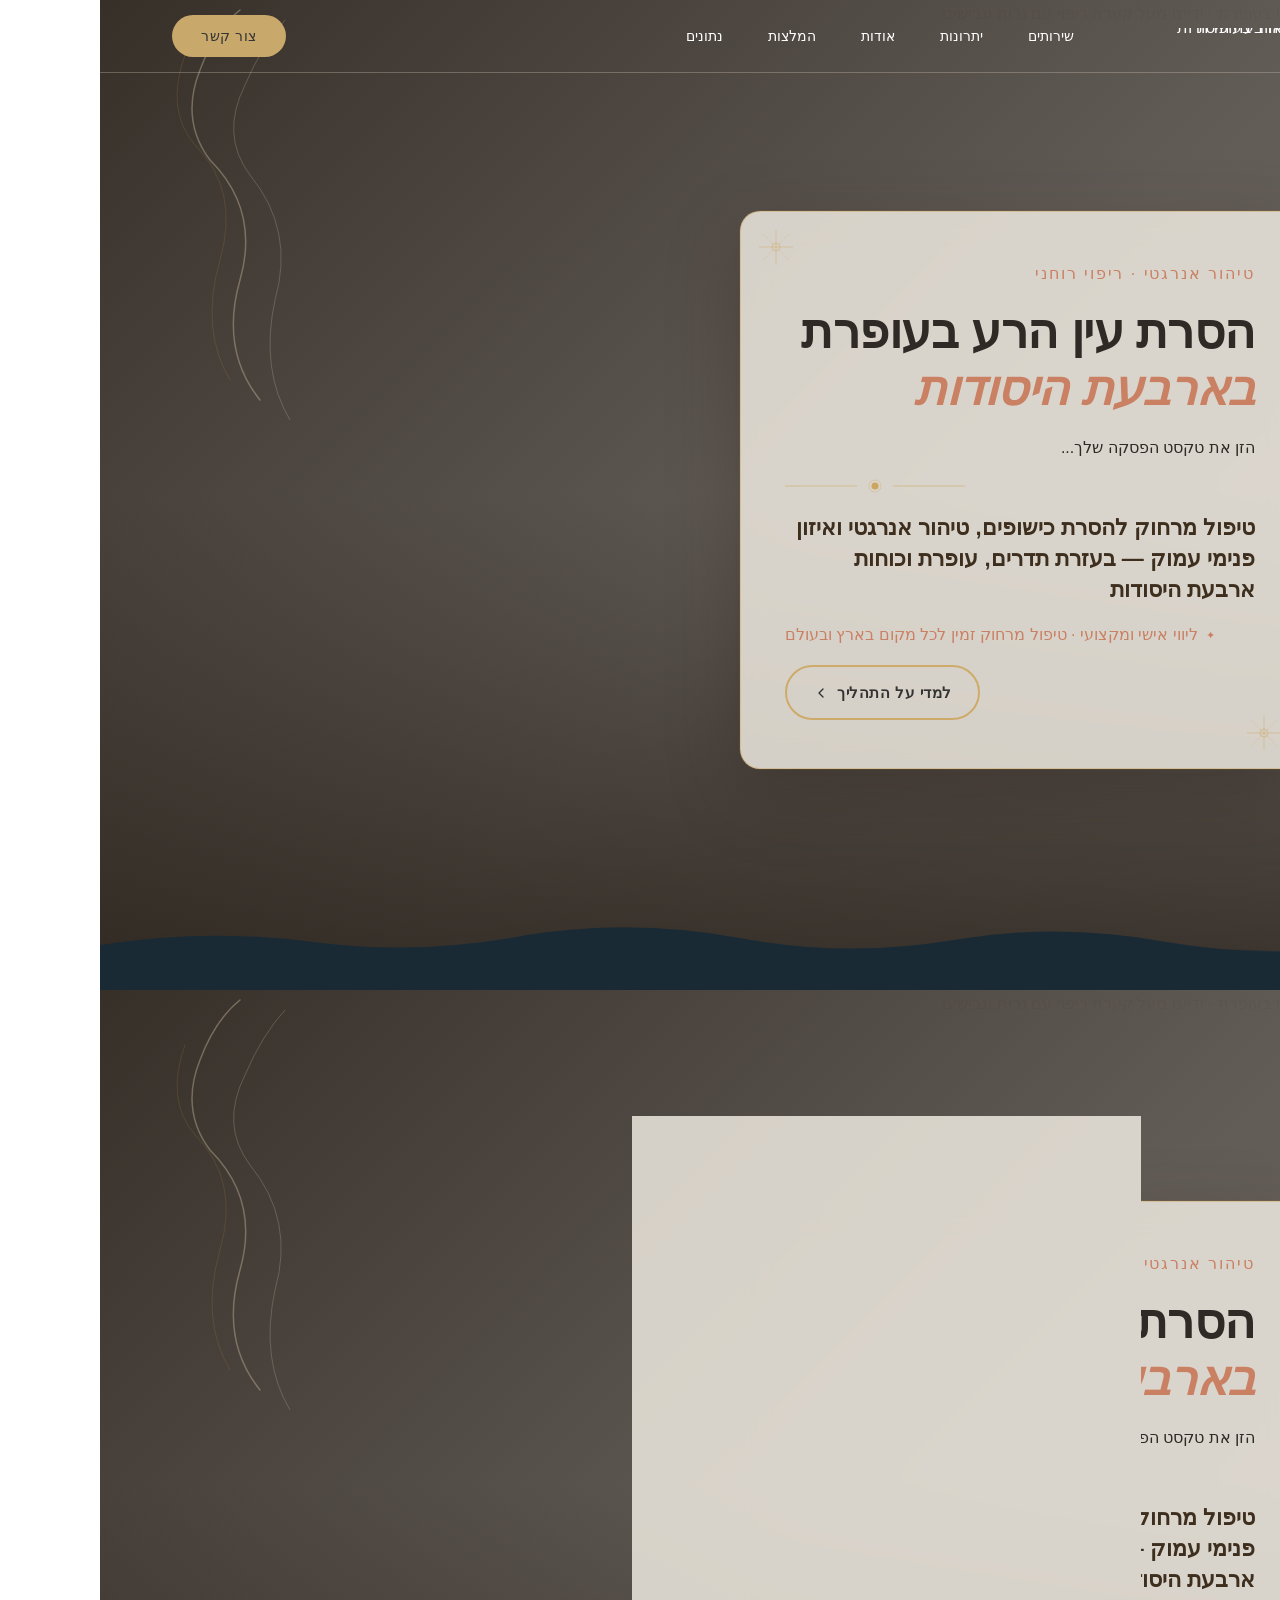
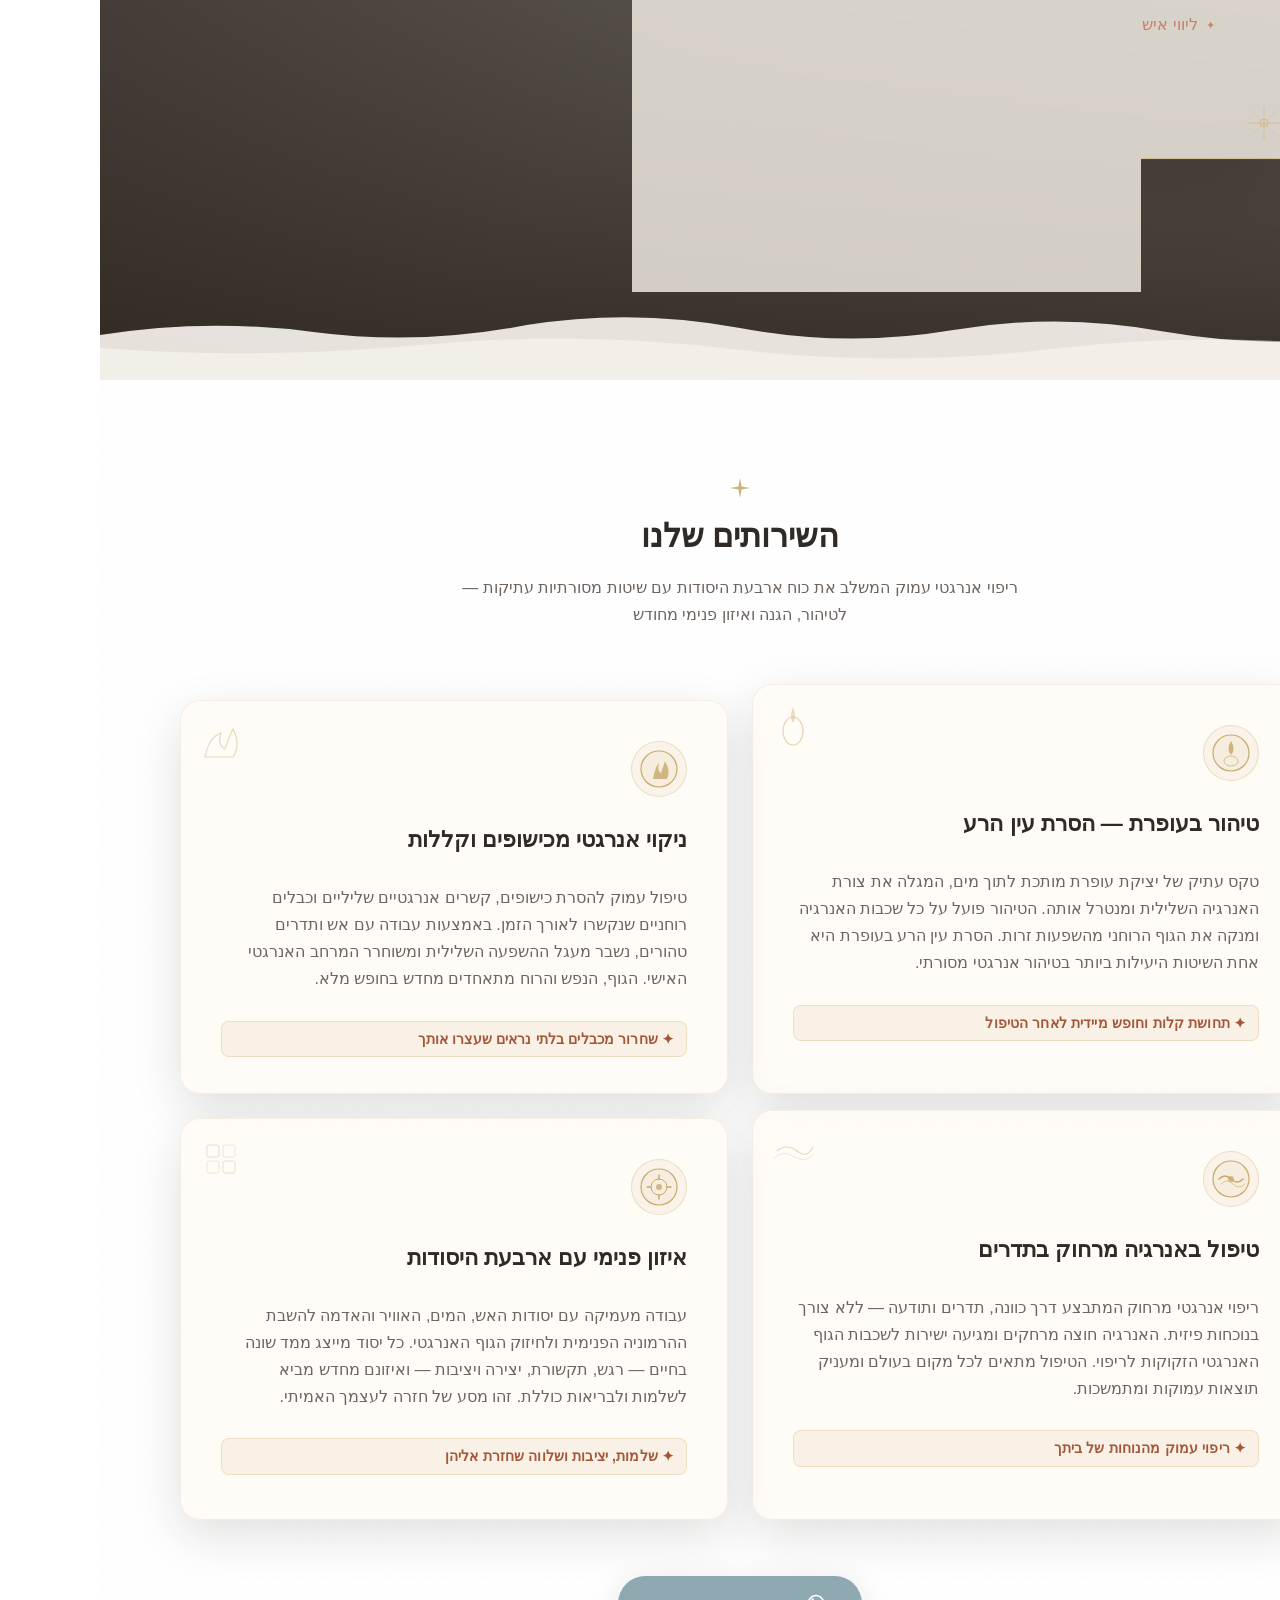
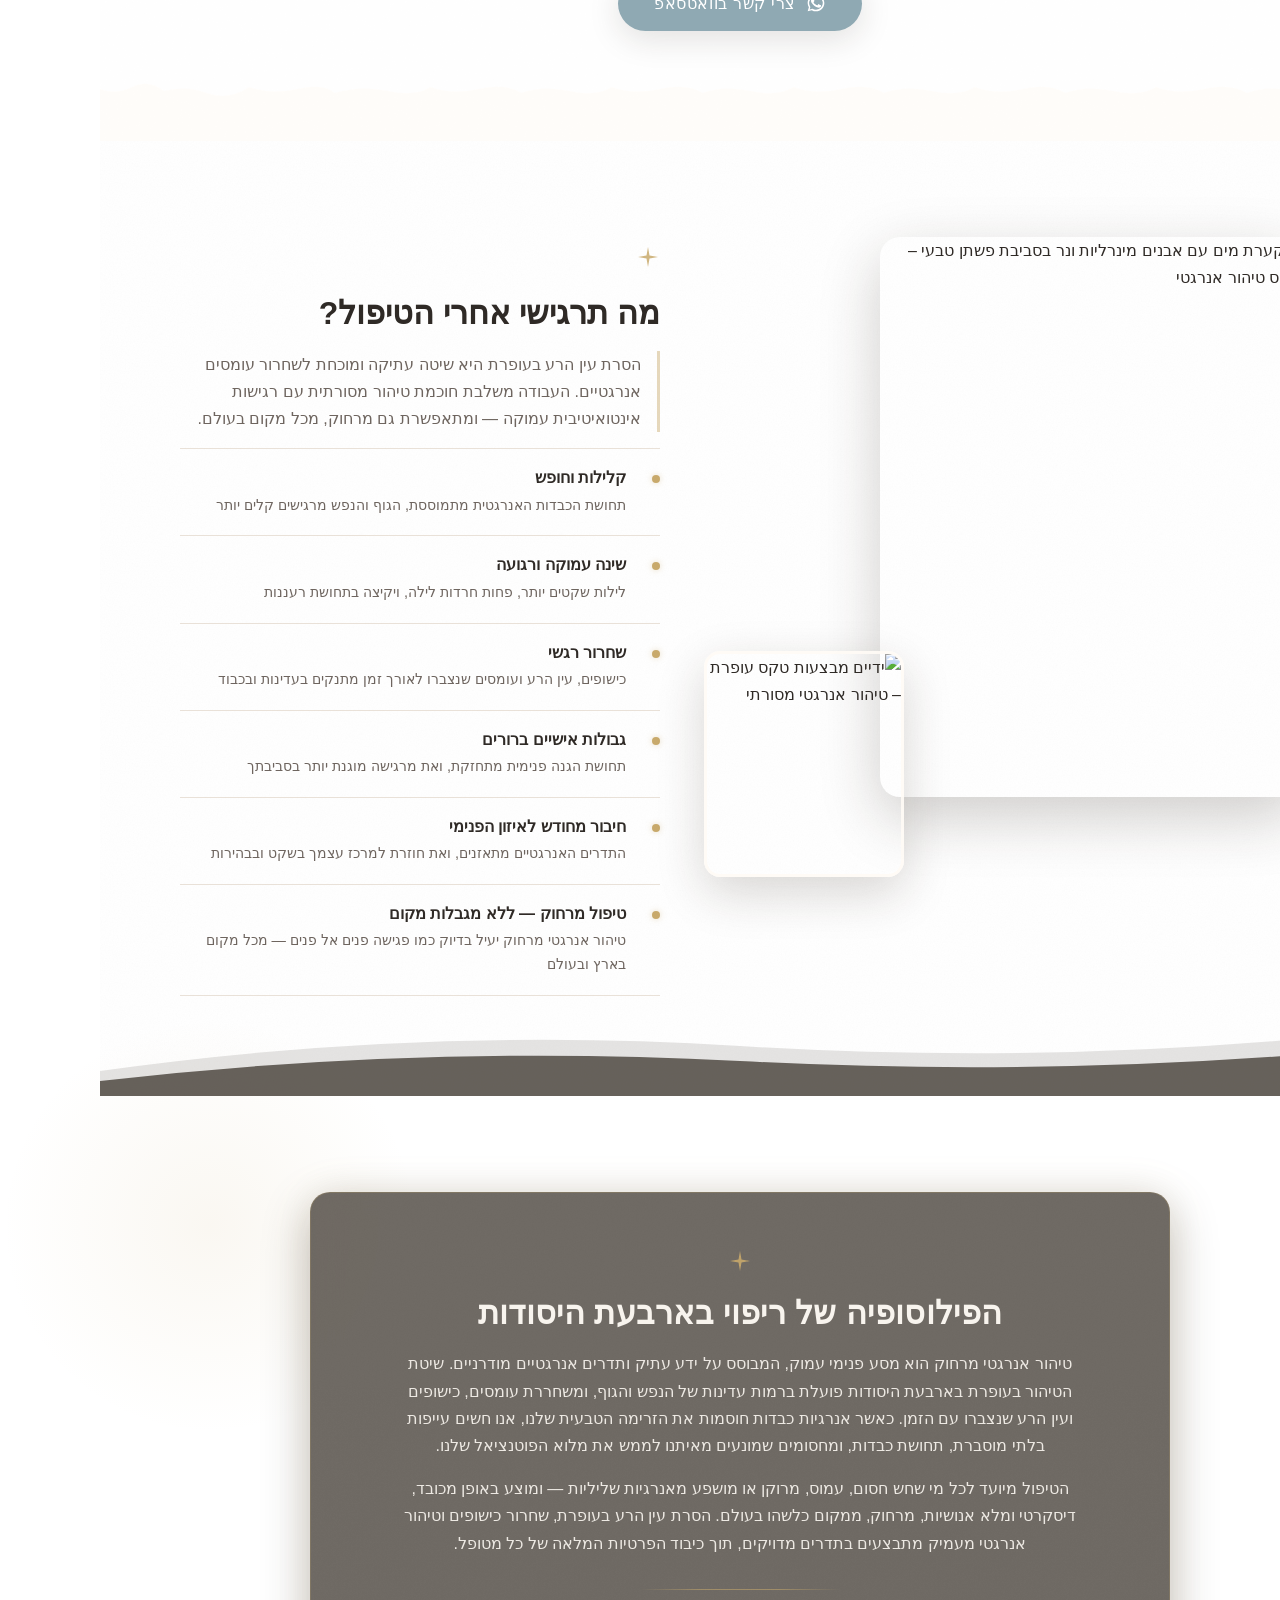
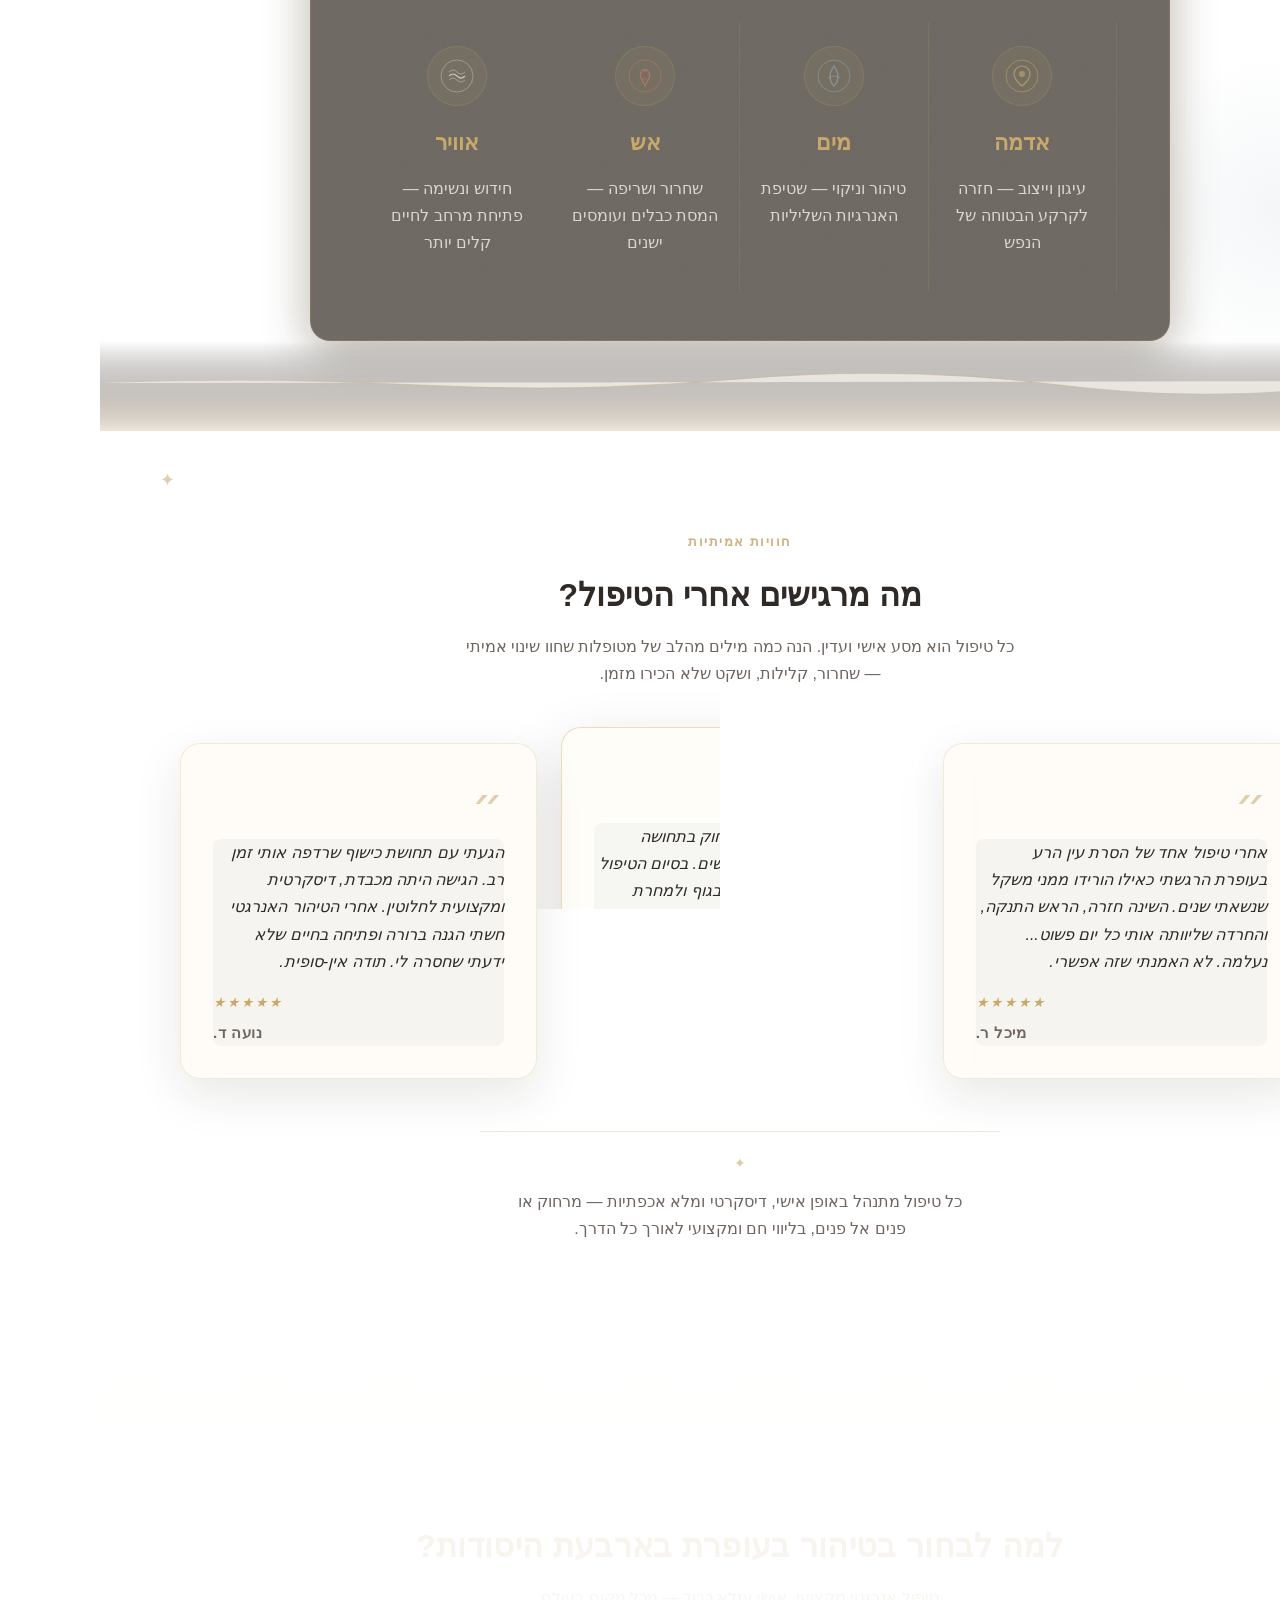
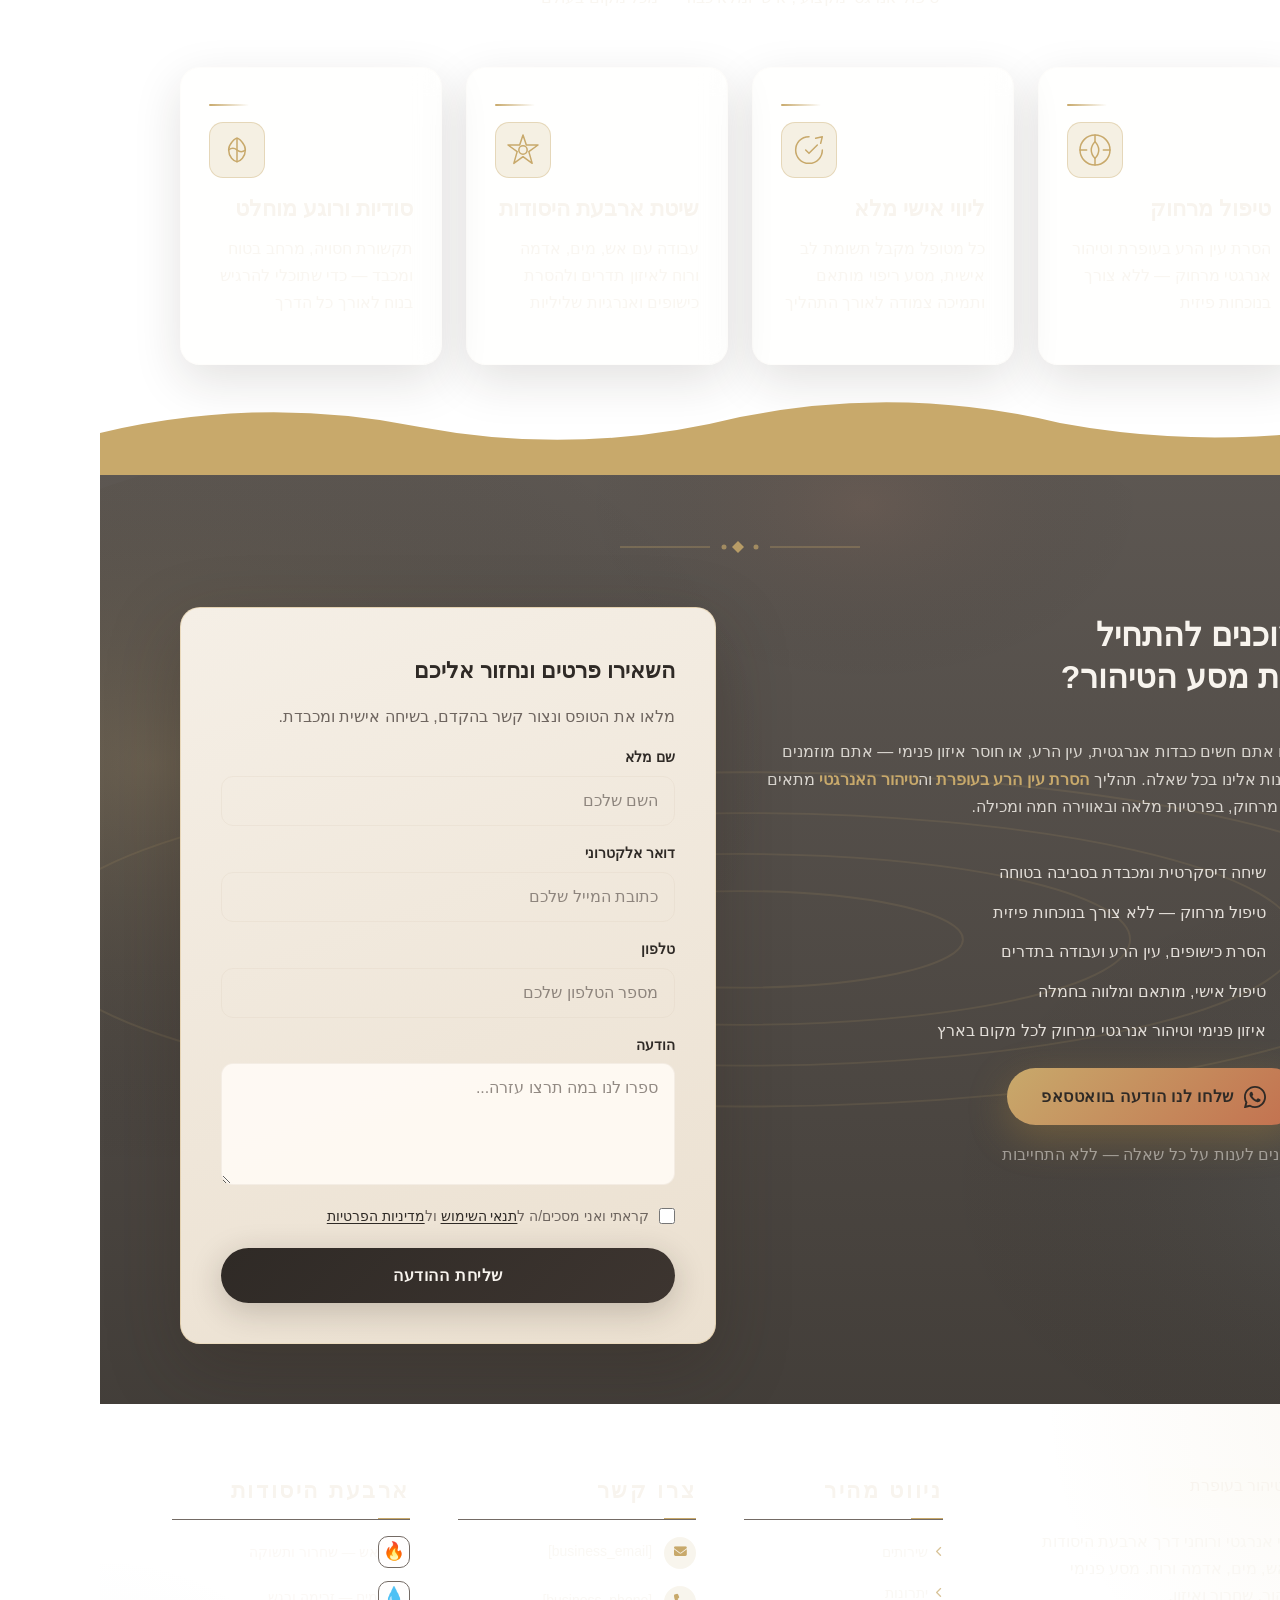
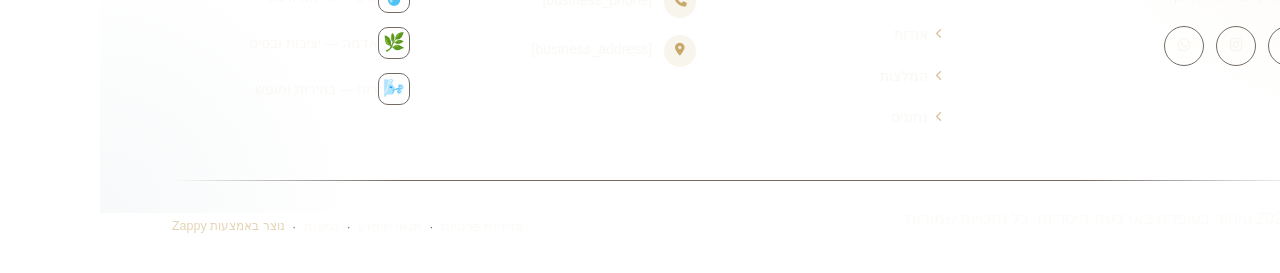
==== commit ab67230e: "Background sync: Progressive GitHub Sync" ====
--- a/index.html
+++ b/index.html
@@ -861,12 +861,7 @@
 
       <!-- CTAs -->
       <div class="index-hero-ctas">
-        <a href="https://wa.me/[whatsapp_handle]" target="_blank" rel="noopener noreferrer" class="index-hero-btn-primary" data-element-type="button" data-element-id="btn-1777482996215-vi7huogo7" data-native-element="true">
-          <svg width="20" height="20" viewBox="0 0 24 24" fill="currentColor" xmlns="http://www.w3.org/2000/svg" data-element-type="icon" data-icon-type="svg" aria-hidden="true">
-            <path d="M17.472 14.382c-.297-.149-1.758-.867-2.03-.967-.273-.099-.471-.148-.67.15-.197.297-.767.966-.94 1.164-.173.199-.347.223-.644.075-.297-.15-1.255-.463-2.39-1.475-.883-.788-1.48-1.761-1.653-2.059-.173-.297-.018-.458.13-.606.134-.133.298-.347.446-.52.149-.174.198-.298.298-.497.099-.198.05-.371-.025-.52-.075-.149-.669-1.612-.916-2.207-.242-.579-.487-.5-.669-.51-.173-.008-.371-.01-.57-.01-.198 0-.52.074-.792.372-.272.297-1.04 1.016-1.04 2.479 0 1.462 1.065 2.875 1.213 3.074.149.198 2.096 3.2 5.077 4.487.709.306 1.262.489 1.694.625.712.227 1.36.195 1.871.118.571-.085 1.758-.719 2.006-1.413.248-.694.248-1.289.173-1.413-.074-.124-.272-.198-.57-.347m-5.421 7.403h-.004a9.87 9.87 0 01-5.031-1.378l-.361-.214-3.741.982.998-3.648-.235-.374a9.86 9.86 0 01-1.51-5.26c.001-5.45 4.436-9.884 9.888-9.884 2.64 0 5.122 1.03 6.988 2.898a9.825 9.825 0 012.893 6.994c-.003 5.45-4.437 9.884-9.885 9.884m8.413-18.297A11.815 11.815 0 0012.05 0C5.495 0 .16 5.335.157 11.892c0 2.096.547 4.142 1.588 5.945L.057 24l6.305-1.654a11.882 11.882 0 005.683 1.448h.005c6.554 0 11.89-5.335 11.893-11.893a11.821 11.821 0 00-3.48-8.413z"></path>
-          </svg>
-          <span>צרי קשר בוואטסאפ</span>
-        </a>
+        
         <a href="#process" class="index-hero-btn-secondary" data-element-type="button" data-element-id="btn-1777482996215-nswk4vgv6" data-native-element="true">
           <span>למדי על התהליך</span>
           <svg width="16" height="16" viewBox="0 0 24 24" fill="none" stroke="currentColor" stroke-width="2" stroke-linecap="round" stroke-linejoin="round" data-element-type="icon" data-icon-type="svg" aria-hidden="true">
@@ -884,7 +879,7 @@
       <path d="M0,90 L0,58 Q180,70 360,55 Q540,40 720,60 Q900,78 1080,58 Q1260,40 1440,60 L1440,90 Z" fill="#1A2A35" opacity="0.55"></path>
     </svg>
   </div>
-</section><section id="hero-dup-1777484641358" class="index-hero-section" data-layout-spec="בית-hero" dir="rtl" data-hero-type="fullscreen-scrim">
+</section><section id="hero-dup-1777484641358" class="index-hero-section" data-layout-spec="בית-hero" dir="rtl" data-hero-type="fullscreen-scrim" style="opacity: 1;">
   <!-- Background Image -->
   <div class="index-hero-bg">
     <img data-hero-bg="true" data-placeholder="index-hero-image-1" data-context="Intimate sacred healing scene: close-up of weathered feminine hands hovering above a dark ceramic bowl filled with molten lead and shimmering water, surrounded by lit beeswax candles casting warm golden glow, smooth river stones and raw crystals arranged nearby, wisps of white smoke rising, water reflections creating luminous patterns, dried herbs and a small copper vessel in the background, earthy textures of linen and clay, mystical yet photographic warmth, soft bokeh, spiritual ritual atmosphere" width="1400" height="900" src="/assets/site-index-hero-image-1.webp" alt="טיהור אנרגטי בעופרת - ידיים מעל קערת ריפוי עם נרות וגבישים" data-hero-background="true" data-element-type="image" data-element-id="img-1777482996221-tiges4y5z" style="object-position: 50% 50%;">
@@ -929,7 +924,7 @@
       <p class="index-hero-label">טיהור אנרגטי · ריפוי רוחני</p>
 
       <!-- H1 -->
-      <h1 class="index-hero-h1" >הסרת עין הרע בעופרת<br><span class="index-hero-h1-accent">בארבעת היסודות</span></h1><div class="zappy-inserted-element" id="zappy-element-1777483014709-f21cr2dsi-dup-1777484641358-0" data-element-id="zappy-element-1777483014709-f21cr2dsi" data-element-type="paragraph" data-zappy-newly-inserted="true" style="width: 100%;"><p style="font-size: 1rem; max-width: none; margin-left: auto; margin-right: auto;" data-element-type="paragraph" data-element-id="zappy-element-1777483014709-f21cr2dsi" id="zappy-element-1777483014709-f21cr2dsi-dup-1777484641358-1" data-zappy-newly-inserted="true">הזן את טקסט הפסקה שלך...</p></div>
+      <h1 class="index-hero-h1" >הסרת עין הרע בעופרת<br><span class="index-hero-h1-accent">בארבעת היסודות</span></h1><div class="zappy-inserted-element" id="zappy-element-1777483014709-f21cr2dsi-copy-1777484639799-uz16z" data-element-id="zappy-element-1777483014709-f21cr2dsi" data-element-type="paragraph" data-zappy-newly-inserted="true" style="width: 100%;"><p style="font-size: 1rem; max-width: none; margin-left: auto; margin-right: auto;" data-element-type="paragraph" data-element-id="zappy-element-1777483014709-f21cr2dsi" id="zappy-element-1777483014709-f21cr2dsi-copy-1777484639799-mk1ct" data-zappy-newly-inserted="true">הזן את טקסט הפסקה שלך...</p></div>
 
       <!-- Gold divider ornament -->
       <div class="index-hero-ornament" aria-hidden="true">
@@ -951,16 +946,11 @@
       </p>
 
       <!-- CTAs -->
-      <div class="index-hero-ctas">
-        <a href="https://wa.me/[whatsapp_handle]" target="_blank" rel="noopener noreferrer" class="index-hero-btn-primary" data-element-type="button" data-element-id="btn-1777482996215-vi7huogo7" data-native-element="true">
-          <svg width="20" height="20" viewBox="0 0 24 24" fill="currentColor" xmlns="http://www.w3.org/2000/svg" data-element-type="icon" data-icon-type="svg" aria-hidden="true">
-            <path d="M17.472 14.382c-.297-.149-1.758-.867-2.03-.967-.273-.099-.471-.148-.67.15-.197.297-.767.966-.94 1.164-.173.199-.347.223-.644.075-.297-.15-1.255-.463-2.39-1.475-.883-.788-1.48-1.761-1.653-2.059-.173-.297-.018-.458.13-.606.134-.133.298-.347.446-.52.149-.174.198-.298.298-.497.099-.198.05-.371-.025-.52-.075-.149-.669-1.612-.916-2.207-.242-.579-.487-.5-.669-.51-.173-.008-.371-.01-.57-.01-.198 0-.52.074-.792.372-.272.297-1.04 1.016-1.04 2.479 0 1.462 1.065 2.875 1.213 3.074.149.198 2.096 3.2 5.077 4.487.709.306 1.262.489 1.694.625.712.227 1.36.195 1.871.118.571-.085 1.758-.719 2.006-1.413.248-.694.248-1.289.173-1.413-.074-.124-.272-.198-.57-.347m-5.421 7.403h-.004a9.87 9.87 0 01-5.031-1.378l-.361-.214-3.741.982.998-3.648-.235-.374a9.86 9.86 0 01-1.51-5.26c.001-5.45 4.436-9.884 9.888-9.884 2.64 0 5.122 1.03 6.988 2.898a9.825 9.825 0 012.893 6.994c-.003 5.45-4.437 9.884-9.885 9.884m8.413-18.297A11.815 11.815 0 0012.05 0C5.495 0 .16 5.335.157 11.892c0 2.096.547 4.142 1.588 5.945L.057 24l6.305-1.654a11.882 11.882 0 005.683 1.448h.005c6.554 0 11.89-5.335 11.893-11.893a11.821 11.821 0 00-3.48-8.413z"></path>
-          </svg>
-          <span>צרי קשר בוואטסאפ</span>
-        </a>
+      <div class="index-hero-ctas" >
+        
         <a href="#process" class="index-hero-btn-secondary" data-element-type="button" data-element-id="btn-1777482996215-nswk4vgv6" data-native-element="true">
           <span>למדי על התהליך</span>
-          <svg width="16" height="16" viewBox="0 0 24 24" fill="none" stroke="currentColor" stroke-width="2" stroke-linecap="round" stroke-linejoin="round" data-element-type="icon" data-icon-type="svg" aria-hidden="true">
+          <svg width="16" height="16" viewBox="0 0 24 24" fill="none" stroke="currentColor" stroke-width="2" stroke-linecap="round" stroke-linejoin="round" data-element-type="icon" data-icon-type="svg" aria-hidden="true" style="cursor: pointer;">
             <polyline points="15 18 9 12 15 6"></polyline>
           </svg>
         </a>
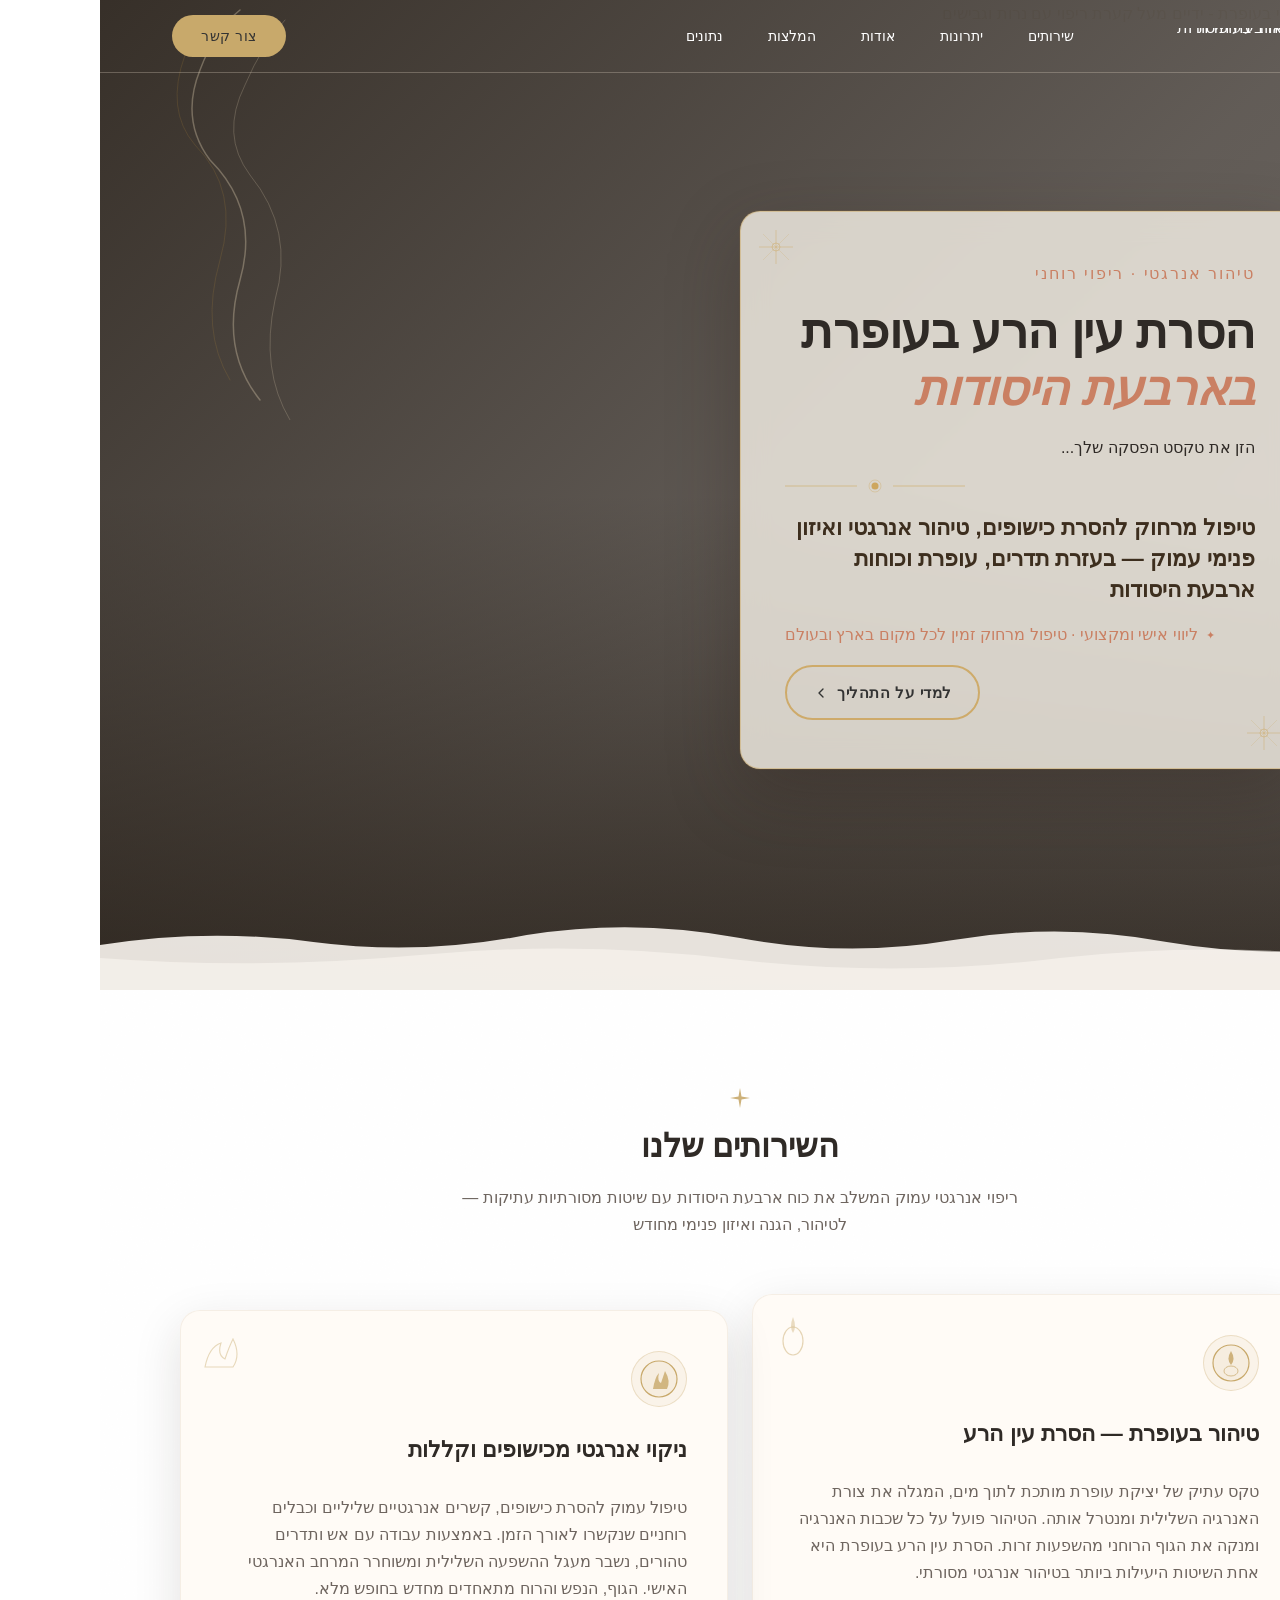
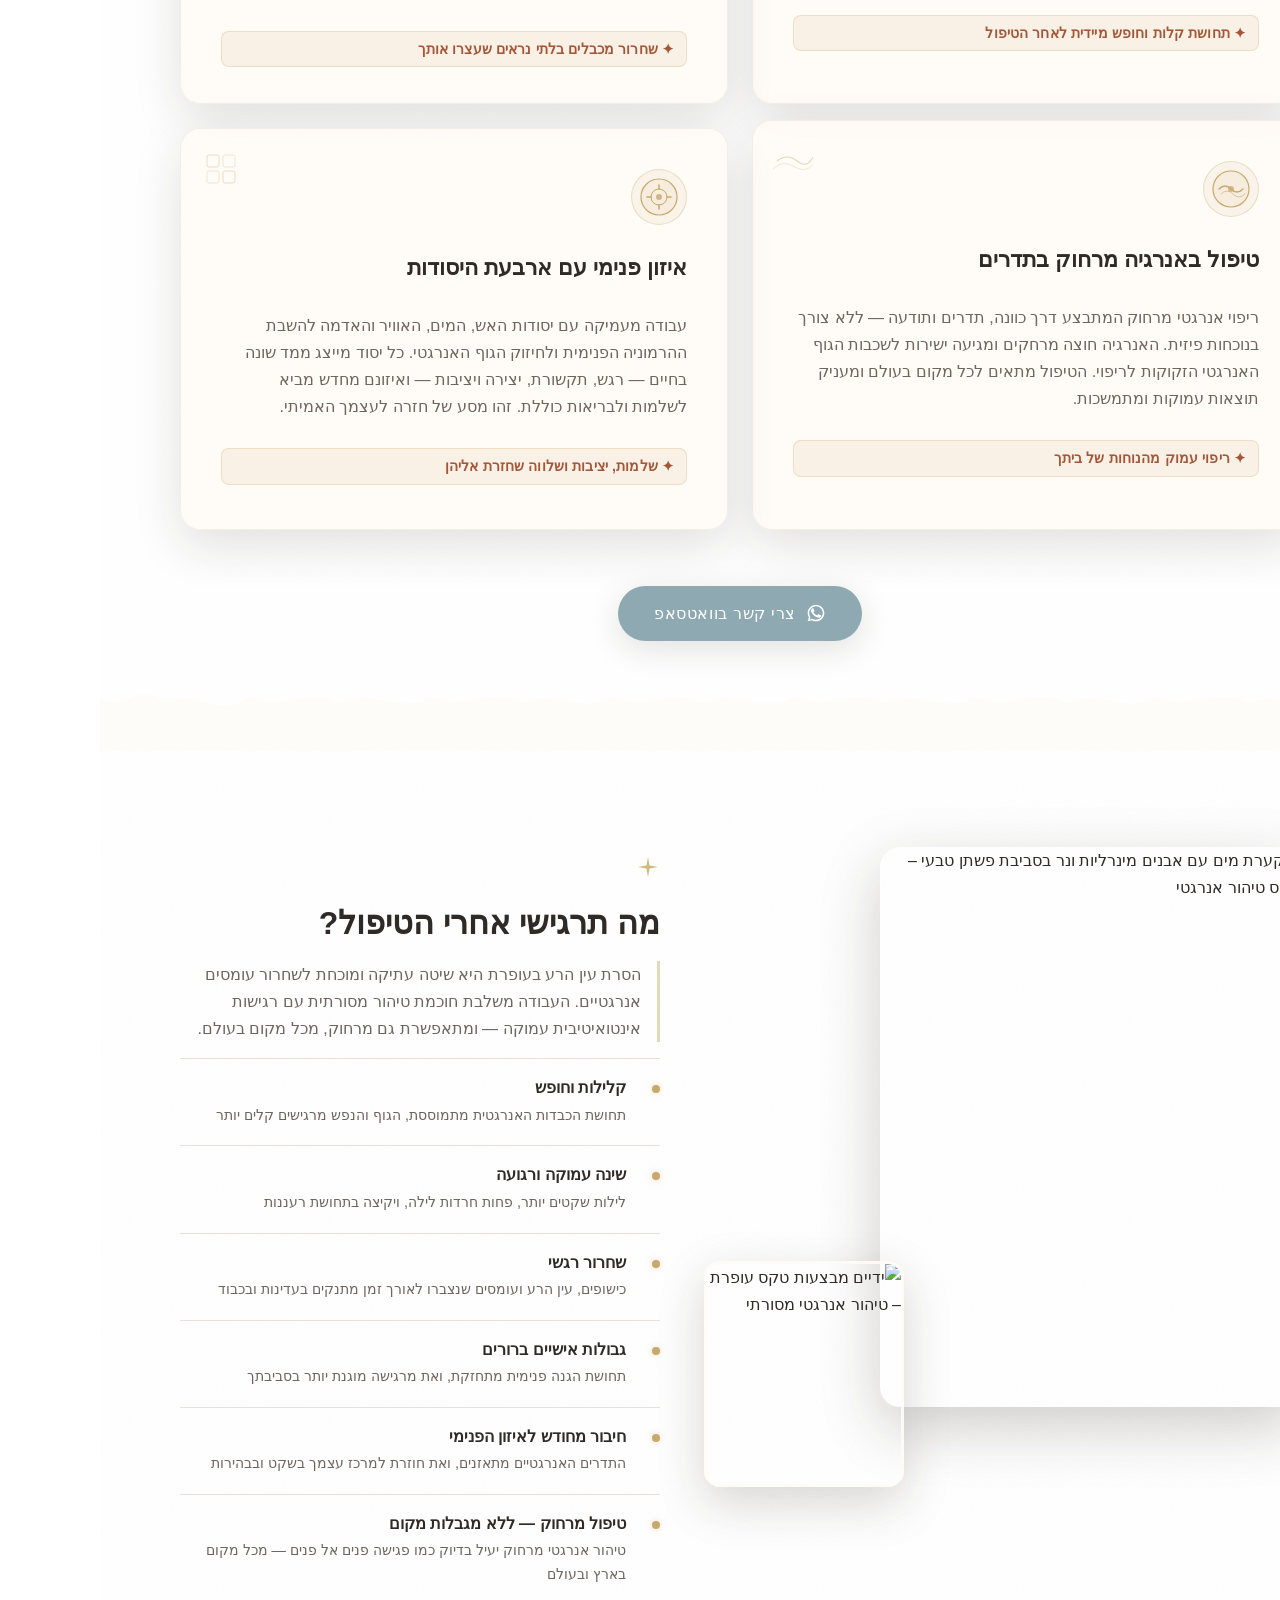
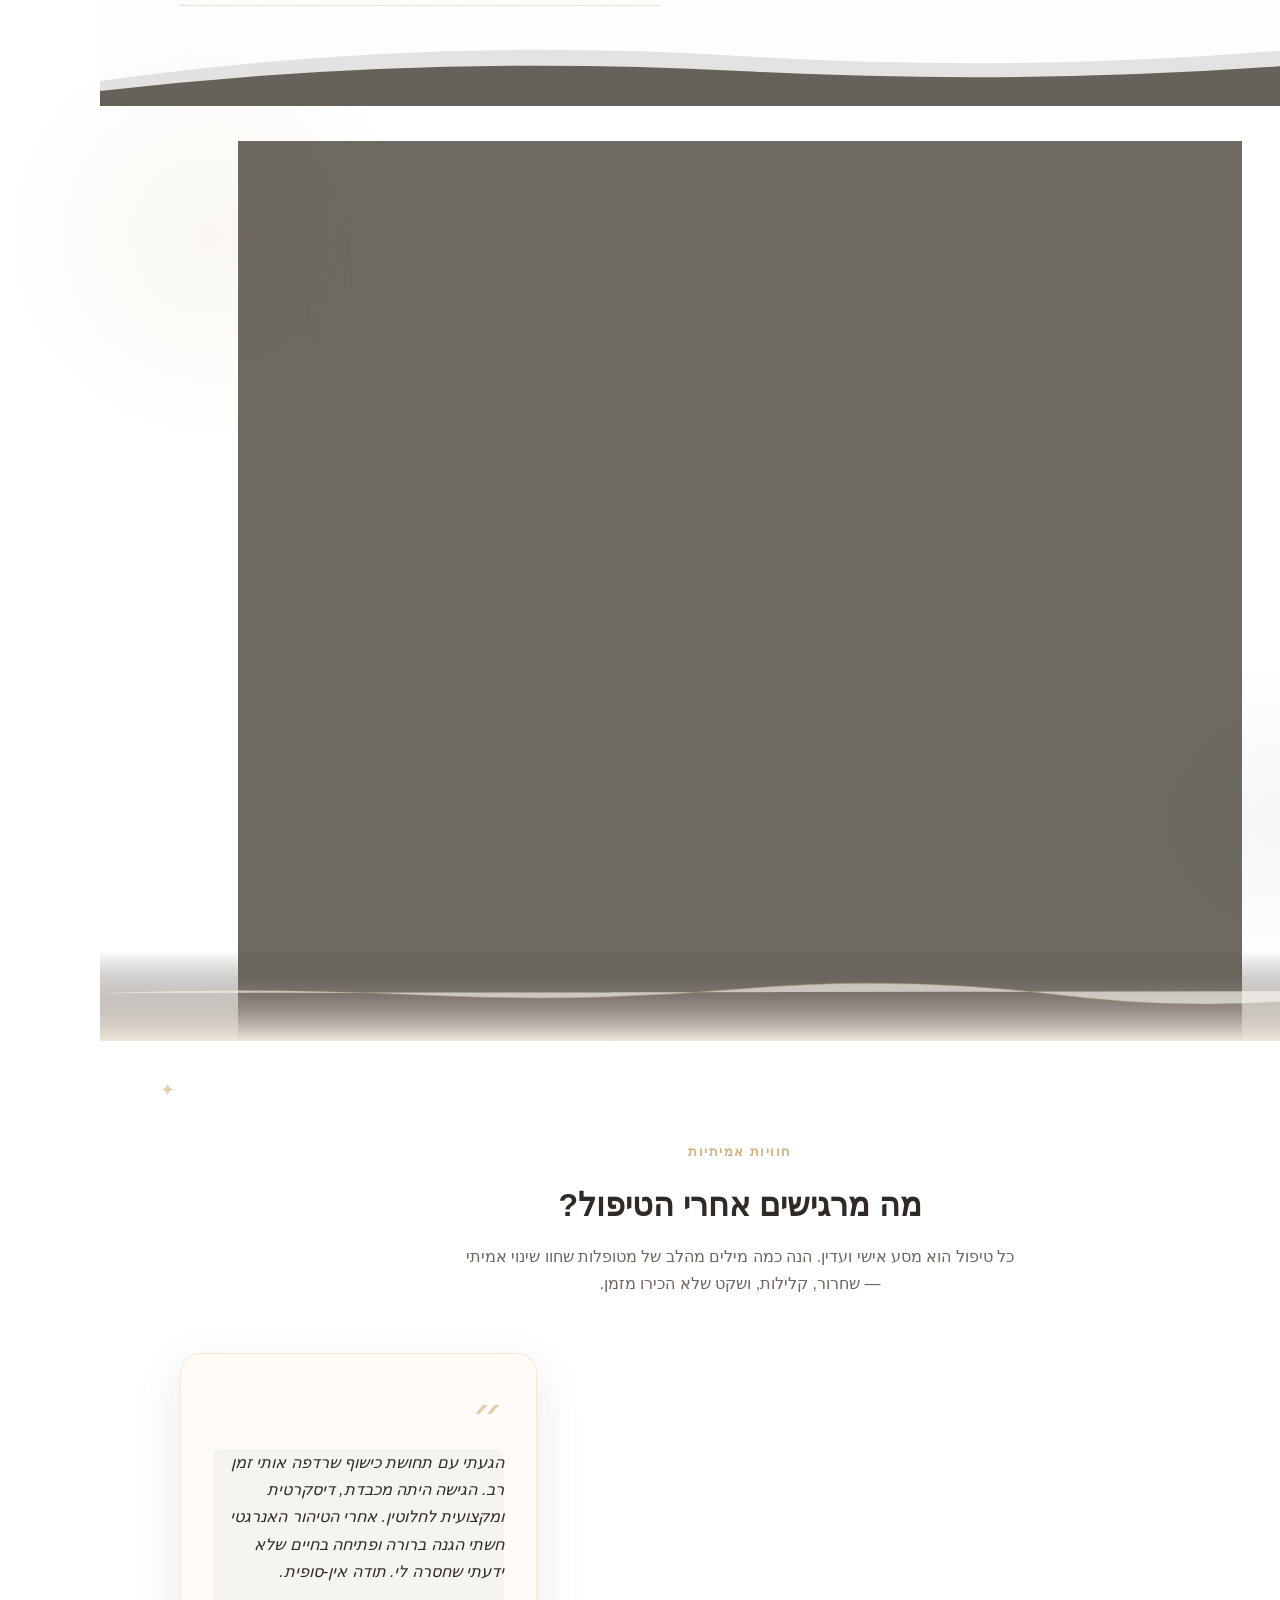
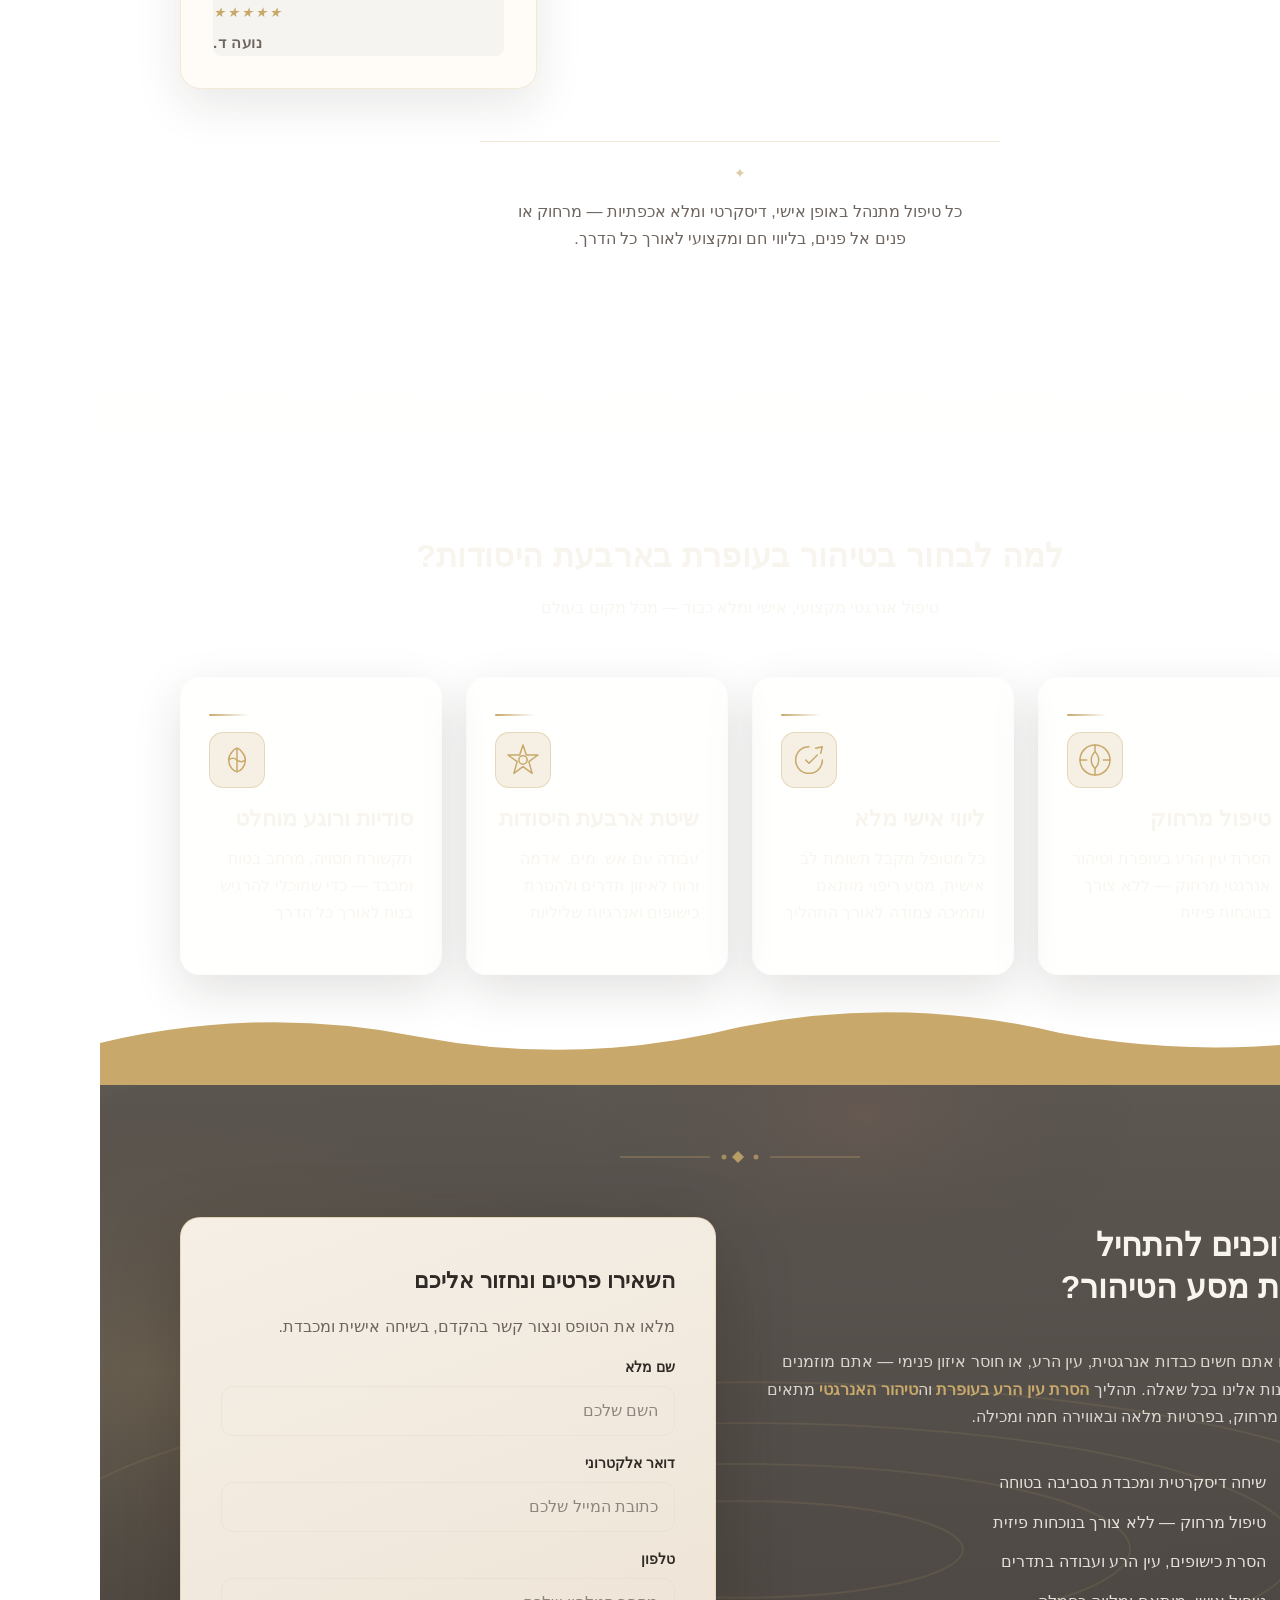
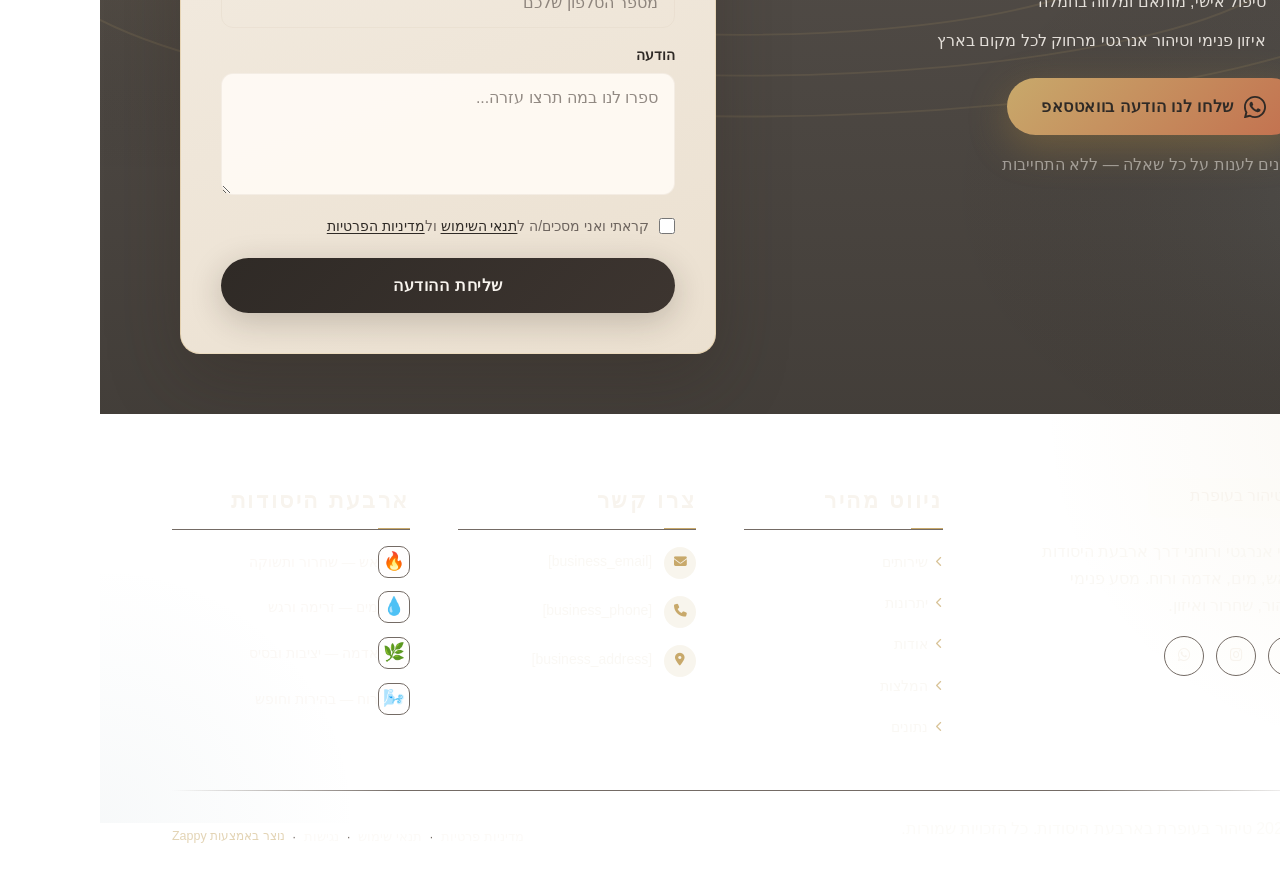
==== commit 6d4b37ba: "Background sync: Progressive GitHub Sync" ====
--- a/index.html
+++ b/index.html
@@ -875,92 +875,6 @@
   <!-- Bottom Wave Divider -->
   <div class="index-hero-divider-wrapper">
     <svg data-no-icon-edit="true" aria-hidden="true" viewBox="0 0 1440 90" preserveAspectRatio="none" xmlns="http://www.w3.org/2000/svg">
-      <path d="M0,90 L0,45 Q120,28 240,42 Q360,56 480,35 Q600,18 720,38 Q840,58 960,40 Q1080,22 1200,42 Q1320,60 1440,45 L1440,90 Z" fill="#1A2A35"></path>
-      <path d="M0,90 L0,58 Q180,70 360,55 Q540,40 720,60 Q900,78 1080,58 Q1260,40 1440,60 L1440,90 Z" fill="#1A2A35" opacity="0.55"></path>
-    </svg>
-  </div>
-</section><section id="hero-dup-1777484641358" class="index-hero-section" data-layout-spec="בית-hero" dir="rtl" data-hero-type="fullscreen-scrim" style="opacity: 1;">
-  <!-- Background Image -->
-  <div class="index-hero-bg">
-    <img data-hero-bg="true" data-placeholder="index-hero-image-1" data-context="Intimate sacred healing scene: close-up of weathered feminine hands hovering above a dark ceramic bowl filled with molten lead and shimmering water, surrounded by lit beeswax candles casting warm golden glow, smooth river stones and raw crystals arranged nearby, wisps of white smoke rising, water reflections creating luminous patterns, dried herbs and a small copper vessel in the background, earthy textures of linen and clay, mystical yet photographic warmth, soft bokeh, spiritual ritual atmosphere" width="1400" height="900" src="/assets/site-index-hero-image-1.webp" alt="טיהור אנרגטי בעופרת - ידיים מעל קערת ריפוי עם נרות וגבישים" data-hero-background="true" data-element-type="image" data-element-id="img-1777482996221-tiges4y5z" style="object-position: 50% 50%;">
-  </div>
-
-  <!-- Scrim Overlay -->
-  <div class="index-hero-scrim" aria-hidden="true"></div>
-
-  <!-- Decorative Smoke Flourish -->
-  <div class="index-hero-smoke-decor" aria-hidden="true">
-    <svg viewBox="0 0 320 420" fill="none" xmlns="http://www.w3.org/2000/svg" data-no-icon-edit="true" aria-hidden="true">
-      <path d="M160,400 Q120,350 140,280 Q160,210 110,160 Q80,120 100,70 Q115,30 140,10" stroke="#D4C4A8" stroke-width="1.5" stroke-linecap="round" fill="none" opacity="0.38"></path>
-      <path d="M190,420 Q160,370 175,300 Q195,230 150,175 Q120,135 145,85 Q162,45 185,20" stroke="#D4C4A8" stroke-width="1" stroke-linecap="round" fill="none" opacity="0.25"></path>
-      <path d="M130,380 Q100,330 120,260 Q140,190 95,145 Q65,110 85,55" stroke="#C9973A" stroke-width="0.8" stroke-linecap="round" fill="none" opacity="0.20"></path>
-    </svg>
-  </div>
-
-  <!-- Hero Content Card -->
-  <div class="index-hero-container">
-    <div class="index-hero-card">
-      <!-- Elemental corner motifs -->
-      <span class="index-hero-corner index-hero-corner--tr" aria-hidden="true">
-        <svg width="38" height="38" viewBox="0 0 38 38" fill="none" xmlns="http://www.w3.org/2000/svg" data-no-icon-edit="true" aria-hidden="true">
-          <line x1="19" y1="2" x2="19" y2="36" stroke="#C9973A" stroke-width="0.8" opacity="0.45"></line>
-          <line x1="2" y1="19" x2="36" y2="19" stroke="#C9973A" stroke-width="0.8" opacity="0.45"></line>
-          <line x1="6" y1="6" x2="32" y2="32" stroke="#C9973A" stroke-width="0.6" opacity="0.3"></line>
-          <line x1="32" y1="6" x2="6" y2="32" stroke="#C9973A" stroke-width="0.6" opacity="0.3"></line>
-          <circle cx="19" cy="19" r="4" stroke="#C9973A" stroke-width="0.8" opacity="0.5"></circle>
-        </svg>
-      </span>
-      <span class="index-hero-corner index-hero-corner--bl" aria-hidden="true">
-        <svg width="38" height="38" viewBox="0 0 38 38" fill="none" xmlns="http://www.w3.org/2000/svg" data-no-icon-edit="true" aria-hidden="true">
-          <line x1="19" y1="2" x2="19" y2="36" stroke="#C9973A" stroke-width="0.8" opacity="0.45"></line>
-          <line x1="2" y1="19" x2="36" y2="19" stroke="#C9973A" stroke-width="0.8" opacity="0.45"></line>
-          <line x1="6" y1="6" x2="32" y2="32" stroke="#C9973A" stroke-width="0.6" opacity="0.3"></line>
-          <line x1="32" y1="6" x2="6" y2="32" stroke="#C9973A" stroke-width="0.6" opacity="0.3"></line>
-          <circle cx="19" cy="19" r="4" stroke="#C9973A" stroke-width="0.8" opacity="0.5"></circle>
-        </svg>
-      </span>
-
-      <!-- Label -->
-      <p class="index-hero-label">טיהור אנרגטי · ריפוי רוחני</p>
-
-      <!-- H1 -->
-      <h1 class="index-hero-h1" >הסרת עין הרע בעופרת<br><span class="index-hero-h1-accent">בארבעת היסודות</span></h1><div class="zappy-inserted-element" id="zappy-element-1777483014709-f21cr2dsi-copy-1777484639799-uz16z" data-element-id="zappy-element-1777483014709-f21cr2dsi" data-element-type="paragraph" data-zappy-newly-inserted="true" style="width: 100%;"><p style="font-size: 1rem; max-width: none; margin-left: auto; margin-right: auto;" data-element-type="paragraph" data-element-id="zappy-element-1777483014709-f21cr2dsi" id="zappy-element-1777483014709-f21cr2dsi-copy-1777484639799-mk1ct" data-zappy-newly-inserted="true">הזן את טקסט הפסקה שלך...</p></div>
-
-      <!-- Gold divider ornament -->
-      <div class="index-hero-ornament" aria-hidden="true">
-        <svg width="180" height="14" viewBox="0 0 180 14" fill="none" xmlns="http://www.w3.org/2000/svg" data-no-icon-edit="true" aria-hidden="true">
-          <line x1="0" y1="7" x2="72" y2="7" stroke="#C9973A" stroke-width="0.8" opacity="0.55"></line>
-          <circle cx="90" cy="7" r="3.5" fill="#C9973A" opacity="0.75"></circle>
-          <circle cx="90" cy="7" r="6" stroke="#C9973A" stroke-width="0.7" opacity="0.4"></circle>
-          <line x1="108" y1="7" x2="180" y2="7" stroke="#C9973A" stroke-width="0.8" opacity="0.55"></line>
-        </svg>
-      </div>
-
-      <!-- H3 Subtitle -->
-      <h3 class="index-hero-subtitle">טיפול מרחוק להסרת כישופים, טיהור אנרגטי ואיזון פנימי עמוק — בעזרת תדרים, עופרת וכוחות ארבעת היסודות</h3>
-
-      <!-- Reassurance line -->
-      <p class="index-hero-reassurance">
-        <span class="index-hero-reassurance-icon" aria-hidden="true">✦</span>
-        ליווי אישי ומקצועי · טיפול מרחוק זמין לכל מקום בארץ ובעולם
-      </p>
-
-      <!-- CTAs -->
-      <div class="index-hero-ctas" >
-        
-        <a href="#process" class="index-hero-btn-secondary" data-element-type="button" data-element-id="btn-1777482996215-nswk4vgv6" data-native-element="true">
-          <span>למדי על התהליך</span>
-          <svg width="16" height="16" viewBox="0 0 24 24" fill="none" stroke="currentColor" stroke-width="2" stroke-linecap="round" stroke-linejoin="round" data-element-type="icon" data-icon-type="svg" aria-hidden="true" style="cursor: pointer;">
-            <polyline points="15 18 9 12 15 6"></polyline>
-          </svg>
-        </a>
-      </div>
-    </div>
-  </div>
-
-  <!-- Bottom Wave Divider -->
-  <div class="index-hero-divider-wrapper">
-    <svg data-no-icon-edit="true" aria-hidden="true" viewBox="0 0 1440 90" preserveAspectRatio="none" xmlns="http://www.w3.org/2000/svg">
       <path d="M0,90 L0,45 Q120,28 240,42 Q360,56 480,35 Q600,18 720,38 Q840,58 960,40 Q1080,22 1200,42 Q1320,60 1440,45 L1440,90 Z" fill="rgba(255, 251, 245, 0.88)"></path>
       <path d="M0,90 L0,58 Q180,70 360,55 Q540,40 720,60 Q900,78 1080,58 Q1260,40 1440,60 L1440,90 Z" fill="rgba(255, 251, 245, 0.88)" opacity="0.55"></path>
     </svg>
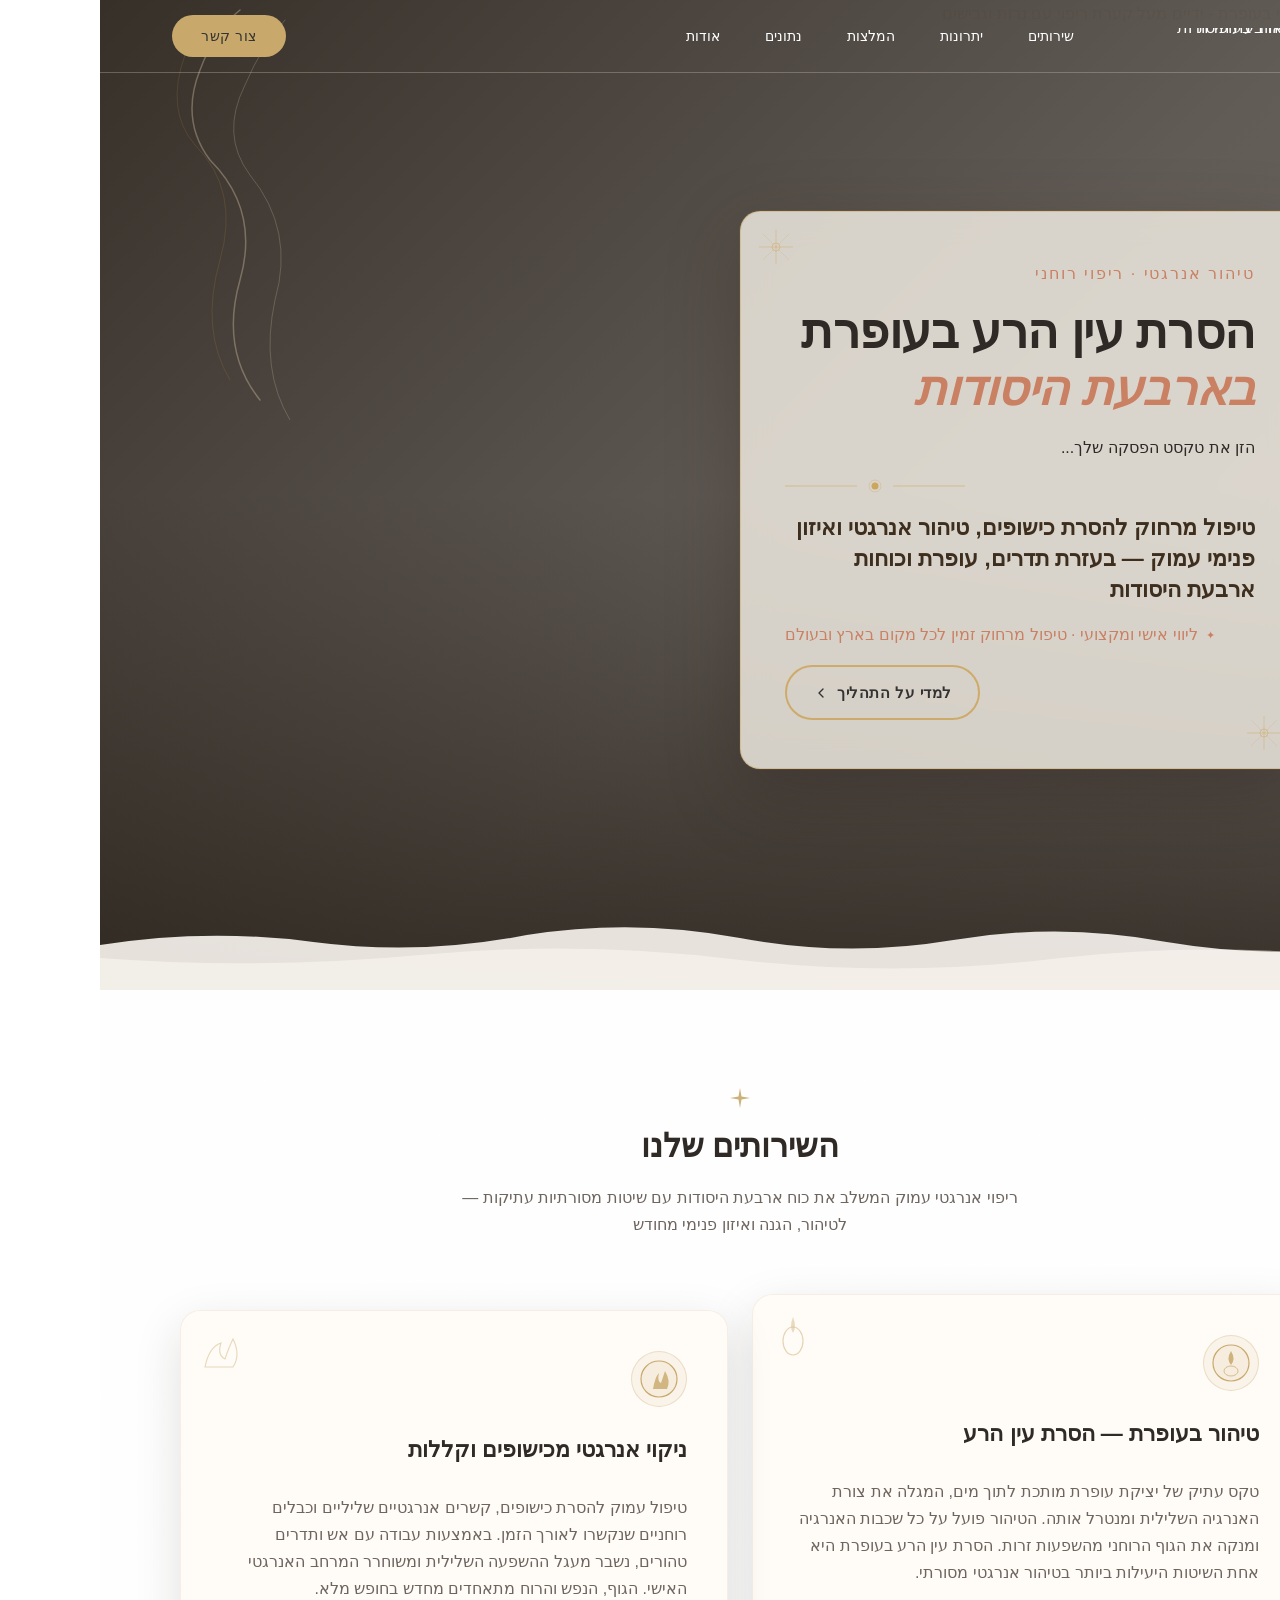
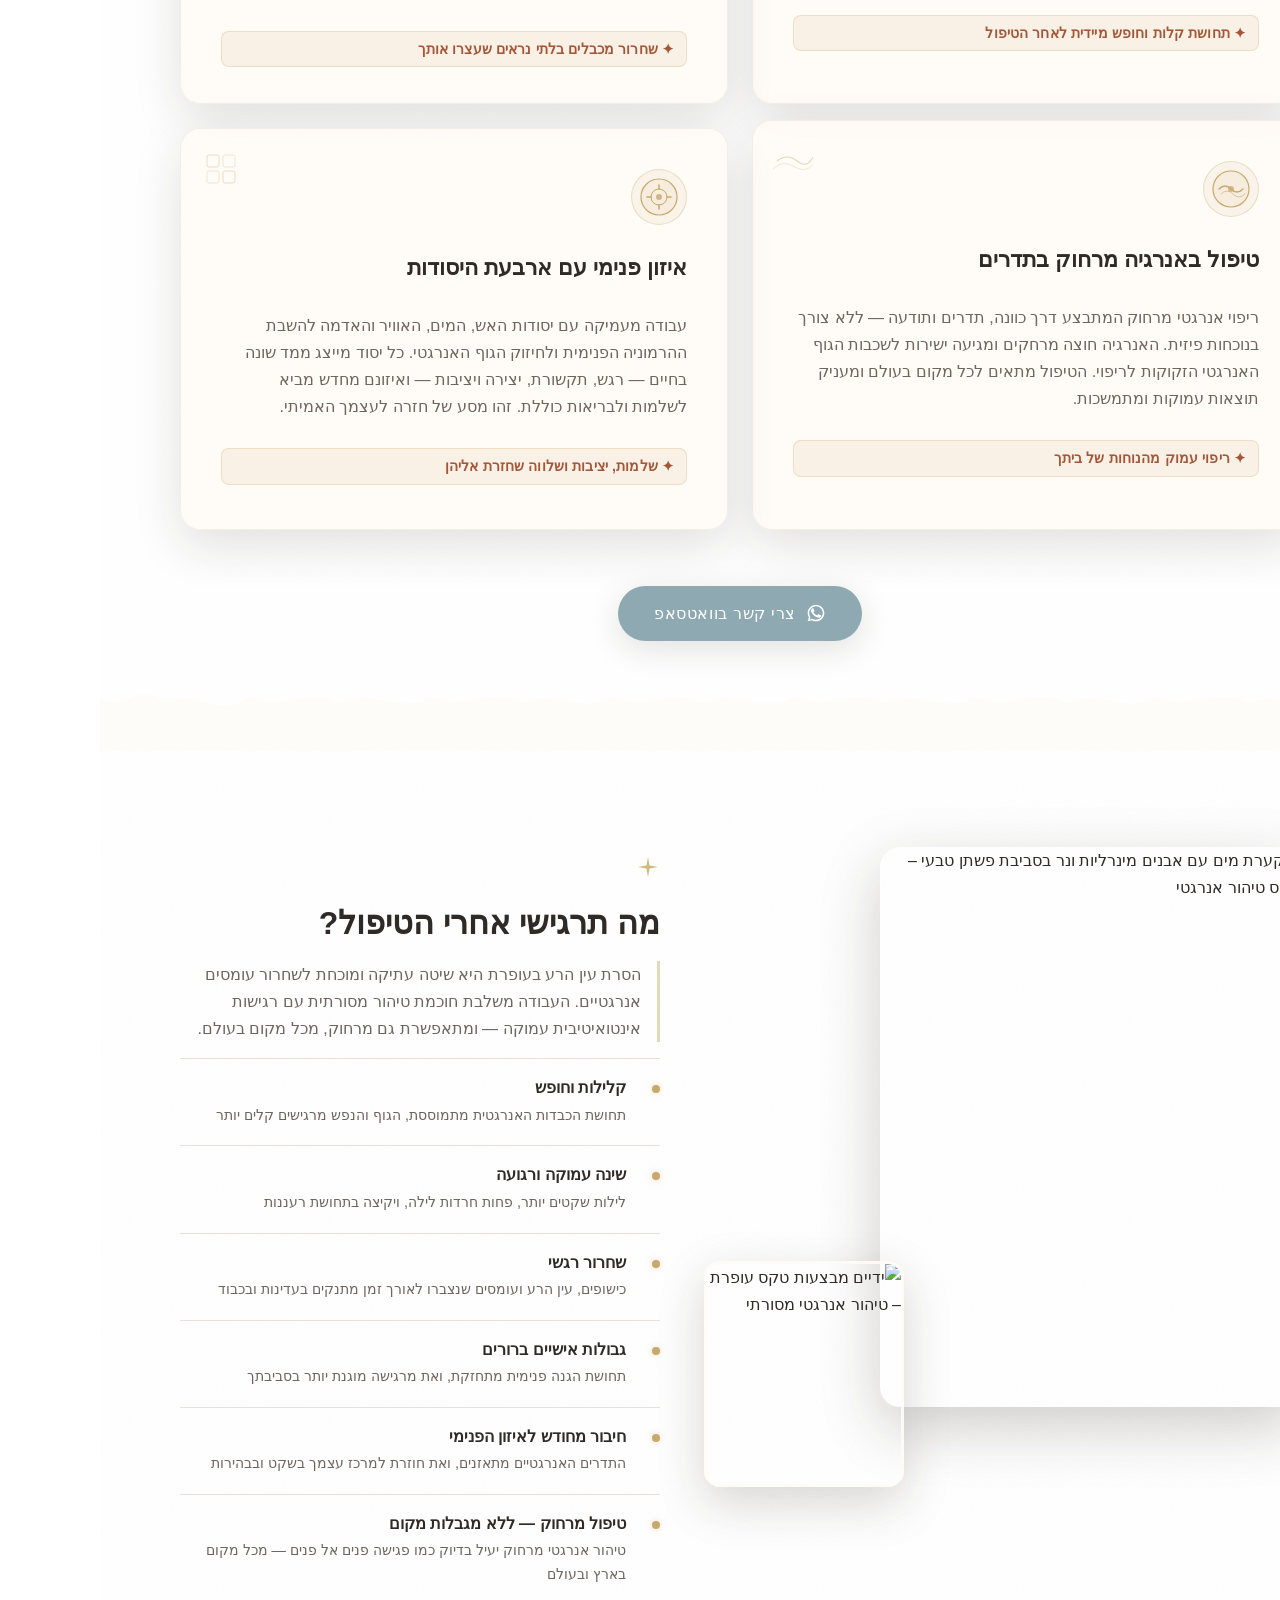
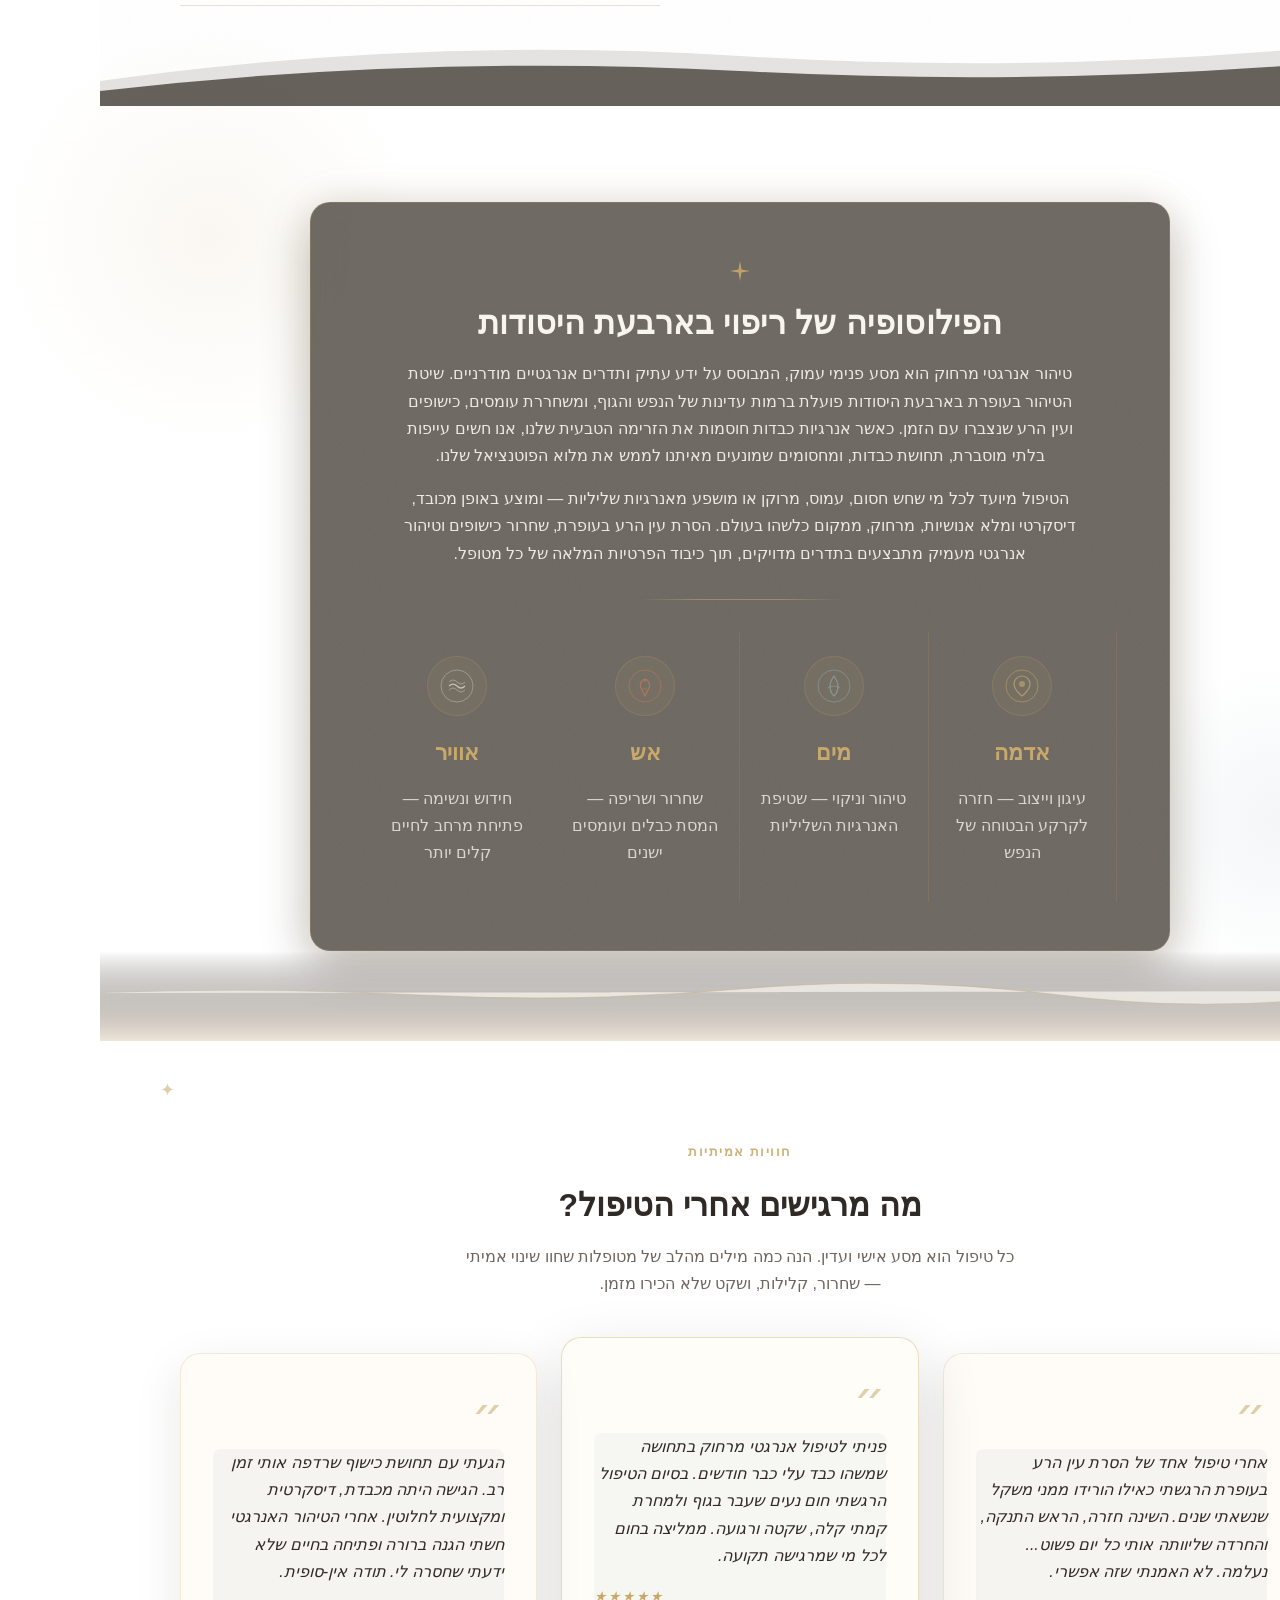
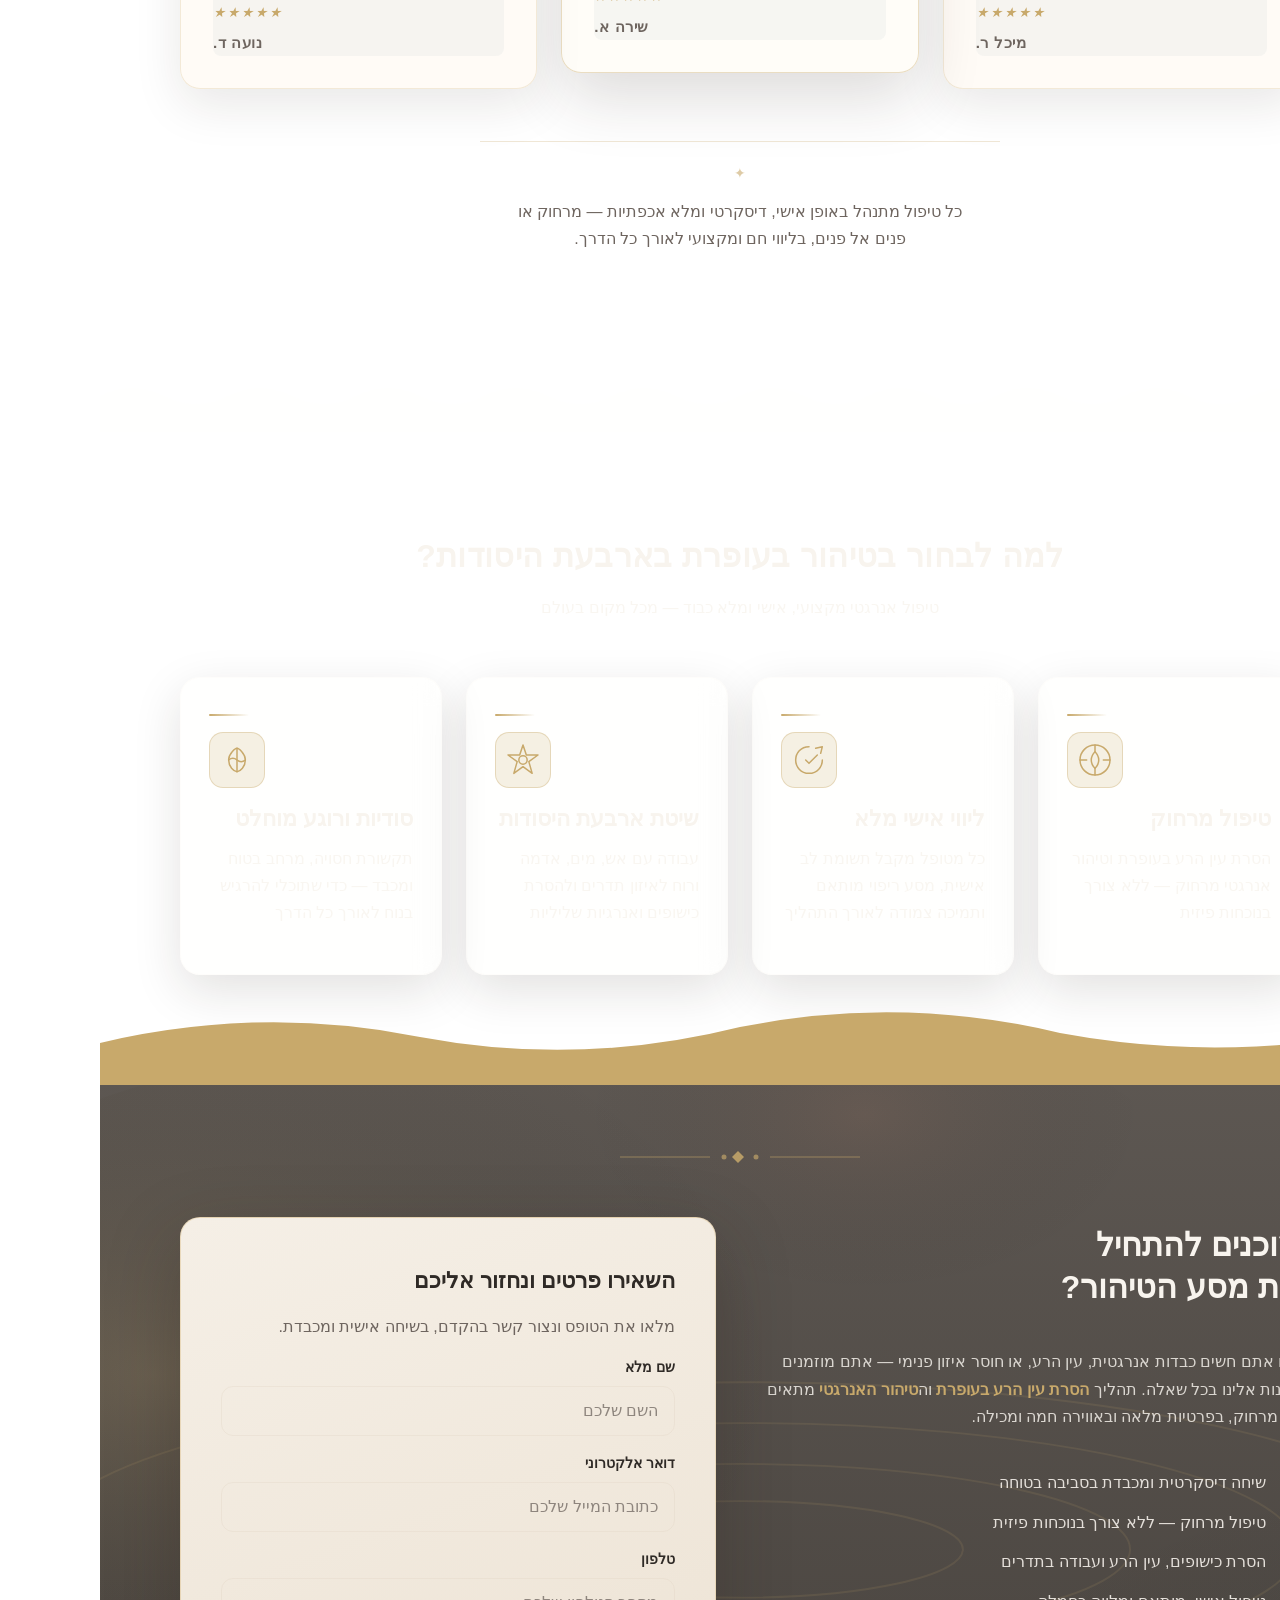
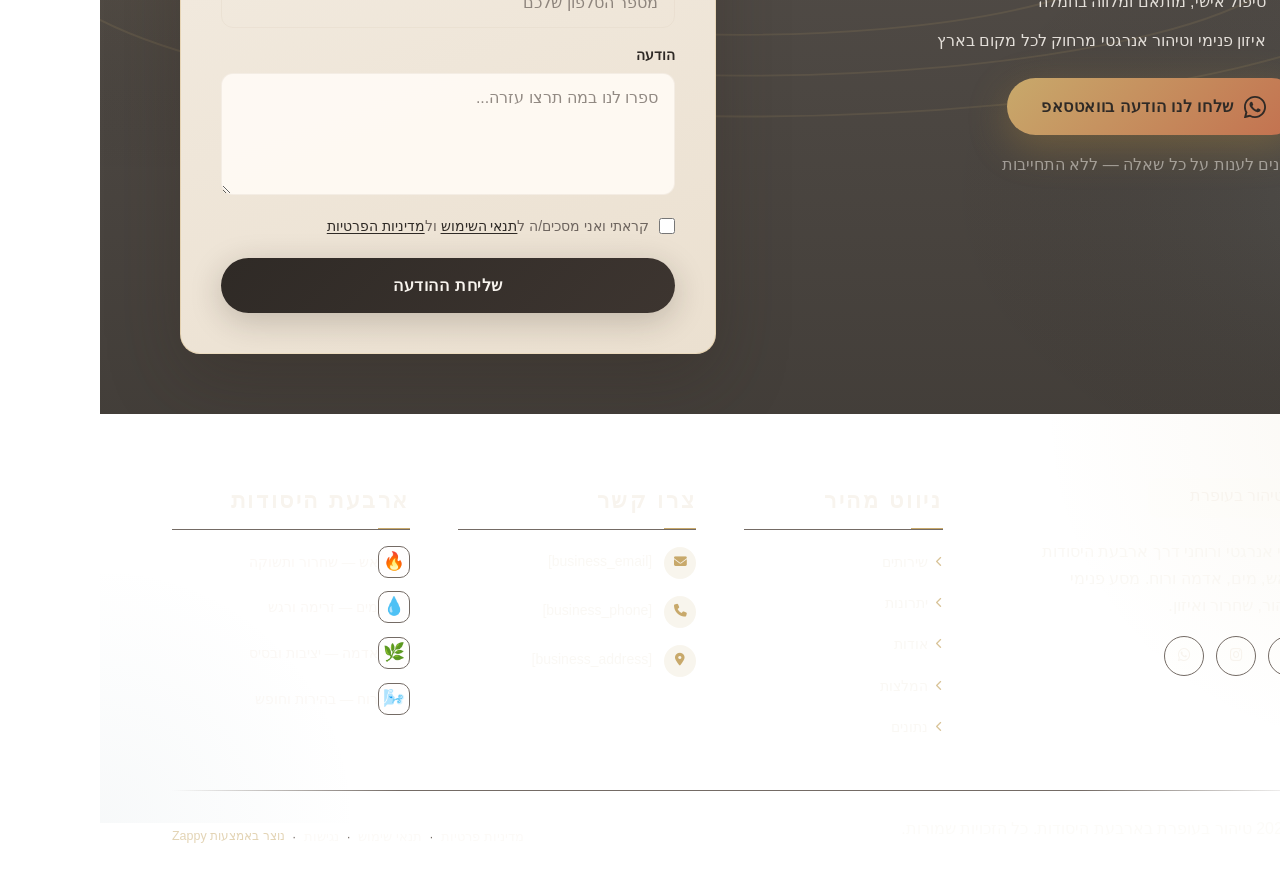
==== commit 7a3c6f13: "Background sync: Progressive GitHub Sync" ====
--- a/index.html
+++ b/index.html
@@ -354,7 +354,7 @@
       <a href="/" class="logo-link">
         <img src="/assets/logo.webp" alt="טיהור בעופרת בארבעת היסודות" class="logo">
       </a>
-    </div><ul class="nav-menu" id="navMenu"><li><a href="#services">שירותים</a></li><li><a href="#benefits">יתרונות</a></li><li><a href="#about">אודות</a></li><li><a href="#testimonials">המלצות</a></li><li><a href="#stats">נתונים</a></li></ul></div>
+    </div><ul class="nav-menu" id="navMenu"><li><a href="#services">שירותים</a></li><li><a href="#benefits">יתרונות</a></li><li><a href="#testimonials">המלצות</a></li><li><a href="#stats">נתונים</a></li><li><a href="#about">אודות</a></li></ul></div>
 
     
 
@@ -902,7 +902,7 @@
     <div class="index-services-grid">
 
       <!-- Card 1: Lead Pouring -->
-      <article class="index-services-card index-services-card--water">
+      <article class="index-services-card index-services-card--water" id="zappy-section-2">
         <div class="index-services-card-corner" aria-hidden="true">
           <svg data-no-icon-edit="true" aria-hidden="true" width="48" height="48" viewBox="0 0 48 48" fill="none" xmlns="http://www.w3.org/2000/svg">
             <ellipse cx="24" cy="30" rx="10" ry="14" stroke="#C8A96B" stroke-width="1.2" fill="none" opacity="0.55"></ellipse>
@@ -924,7 +924,7 @@
       </article>
 
       <!-- Card 2: Energetic Cleansing -->
-      <article class="index-services-card index-services-card--fire">
+      <article class="index-services-card index-services-card--fire" id="zappy-section-3">
         <div class="index-services-card-corner" aria-hidden="true">
           <svg data-no-icon-edit="true" aria-hidden="true" width="48" height="48" viewBox="0 0 48 48" fill="none" xmlns="http://www.w3.org/2000/svg">
             <path d="M8 40 Q12 20 24 16 Q20 28 28 32 Q32 20 36 12 Q44 28 36 40Z" stroke="#C8A96B" stroke-width="1.1" fill="none" opacity="0.5"></path>
@@ -944,7 +944,7 @@
       </article>
 
       <!-- Card 3: Remote Energy Healing -->
-      <article class="index-services-card index-services-card--air">
+      <article class="index-services-card index-services-card--air" id="zappy-section-4">
         <div class="index-services-card-corner" aria-hidden="true">
           <svg data-no-icon-edit="true" aria-hidden="true" width="48" height="48" viewBox="0 0 48 48" fill="none" xmlns="http://www.w3.org/2000/svg">
             <path d="M8 24 Q18 16 28 24 Q38 32 44 20" stroke="#C8A96B" stroke-width="1.1" fill="none" opacity="0.5"></path>
@@ -967,7 +967,7 @@
       </article>
 
       <!-- Card 4: Inner Balance -->
-      <article class="index-services-card index-services-card--earth">
+      <article class="index-services-card index-services-card--earth" id="zappy-section-5">
         <div class="index-services-card-corner" aria-hidden="true">
           <svg data-no-icon-edit="true" aria-hidden="true" width="48" height="48" viewBox="0 0 48 48" fill="none" xmlns="http://www.w3.org/2000/svg">
             <rect x="10" y="10" width="12" height="12" rx="2" stroke="#C8A96B" stroke-width="1" fill="none" opacity="0.4"></rect>
@@ -1106,17 +1106,17 @@
   </div>
 </section>
 
-<section class="index-about-section" data-layout-spec="בית-about" dir="rtl">
+<section class="index-about-section" data-layout-spec="בית-about" dir="rtl" id="zappy-section-7">
   <!-- Decorative ambient glow -->
-  <div class="index-about-section__glow index-about-section__glow--right" aria-hidden="true"></div>
-  <div class="index-about-section__glow index-about-section__glow--left" aria-hidden="true"></div>
-
-  <div class="index-about-section__container">
+  <div class="index-about-section__glow index-about-section__glow--right" aria-hidden="true" id="zappy-section-8"></div>
+  <div class="index-about-section__glow index-about-section__glow--left" aria-hidden="true" id="zappy-section-9"></div>
+
+  <div class="index-about-section__container" id="zappy-section-10">
     <!-- Inner sanctuary panel -->
-    <article class="index-about-section__panel">
+    <article class="index-about-section__panel" id="zappy-section-11">
 
       <!-- Gold star ornament -->
-      <div class="index-about-section__ornament" aria-hidden="true">
+      <div class="index-about-section__ornament" aria-hidden="true" id="zappy-section-12">
         <svg data-no-icon-edit="true" aria-hidden="true" width="24" height="24" viewBox="0 0 24 24" fill="none" xmlns="http://www.w3.org/2000/svg">
           <path d="M12 2L13.5 10.5L22 12L13.5 13.5L12 22L10.5 13.5L2 12L10.5 10.5L12 2Z" fill="#C8A96B" opacity="0.9"></path>
         </svg>
@@ -1129,13 +1129,13 @@
       <p class="index-about-section__text">הטיפול מיועד לכל מי שחש חסום, עמוס, מרוקן או מושפע מאנרגיות שליליות — ומוצע באופן מכובד, דיסקרטי ומלא אנושיות, מרחוק, ממקום כלשהו בעולם. הסרת עין הרע בעופרת, שחרור כישופים וטיהור אנרגטי מעמיק מתבצעים בתדרים מדויקים, תוך כיבוד הפרטיות המלאה של כל מטופל.</p>
 
       <!-- Divider line -->
-      <div class="index-about-section__divider" aria-hidden="true"></div>
+      <div class="index-about-section__divider" aria-hidden="true" id="zappy-section-13"></div>
 
       <!-- Four elemental principle blocks -->
-      <div class="index-about-section__elements">
-
-        <div class="index-about-section__element">
-          <div class="index-about-section__element-icon" aria-hidden="true">
+      <div class="index-about-section__elements" id="zappy-section-14">
+
+        <div class="index-about-section__element" id="zappy-section-15">
+          <div class="index-about-section__element-icon" aria-hidden="true" id="zappy-section-16">
             <svg data-element-type="icon" data-icon-type="svg" width="36" height="36" viewBox="0 0 36 36" fill="none" xmlns="http://www.w3.org/2000/svg">
               <circle cx="18" cy="18" r="16" stroke="#C8A96B" stroke-width="1" opacity="0.5"></circle>
               <path d="M18 28 C18 28 10 22 10 16 C10 11.6 13.6 8 18 8 C22.4 8 26 11.6 26 16 C26 22 18 28 18 28Z" stroke="#C8A96B" stroke-width="1.2" fill="none" opacity="0.7"></path>
@@ -1146,8 +1146,8 @@
           <p class="index-about-section__element-text">עיגון וייצוב — חזרה לקרקע הבטוחה של הנפש</p>
         </div>
 
-        <div class="index-about-section__element">
-          <div class="index-about-section__element-icon" aria-hidden="true">
+        <div class="index-about-section__element" id="zappy-section-17">
+          <div class="index-about-section__element-icon" aria-hidden="true" id="zappy-section-18">
             <svg data-element-type="icon" data-icon-type="svg" width="36" height="36" viewBox="0 0 36 36" fill="none" xmlns="http://www.w3.org/2000/svg">
               <circle cx="18" cy="18" r="16" stroke="#8FA9B3" stroke-width="1" opacity="0.5"></circle>
               <path d="M18 8 Q22 14 22 18 C22 22.4 20.2 26 18 28 C15.8 26 14 22.4 14 18 C14 14 18 8 18 8Z" stroke="#8FA9B3" stroke-width="1.2" fill="none" opacity="0.7"></path>
@@ -1158,8 +1158,8 @@
           <p class="index-about-section__element-text">טיהור וניקוי — שטיפת האנרגיות השליליות</p>
         </div>
 
-        <div class="index-about-section__element">
-          <div class="index-about-section__element-icon" aria-hidden="true">
+        <div class="index-about-section__element" id="zappy-section-19">
+          <div class="index-about-section__element-icon" aria-hidden="true" id="zappy-section-20">
             <svg data-element-type="icon" data-icon-type="svg" width="36" height="36" viewBox="0 0 36 36" fill="none" xmlns="http://www.w3.org/2000/svg">
               <circle cx="18" cy="18" r="16" stroke="#C77A5B" stroke-width="1" opacity="0.5"></circle>
               <path d="M18 28 L14 20 Q12 16 16 12 Q18 10 18 14 Q18 10 20 12 Q24 16 22 20 Z" stroke="#C77A5B" stroke-width="1.2" fill="none" opacity="0.7"></path>
@@ -1170,8 +1170,8 @@
           <p class="index-about-section__element-text">שחרור ושריפה — המסת כבלים ועומסים ישנים</p>
         </div>
 
-        <div class="index-about-section__element">
-          <div class="index-about-section__element-icon" aria-hidden="true">
+        <div class="index-about-section__element" id="zappy-section-21">
+          <div class="index-about-section__element-icon" aria-hidden="true" id="zappy-section-22">
             <svg data-element-type="icon" data-icon-type="svg" width="36" height="36" viewBox="0 0 36 36" fill="none" xmlns="http://www.w3.org/2000/svg">
               <circle cx="18" cy="18" r="16" stroke="#F8F4EE" stroke-width="1" opacity="0.3"></circle>
               <path d="M10 18 Q14 14 18 18 Q22 22 26 18" stroke="#F8F4EE" stroke-width="1.2" fill="none" opacity="0.6"></path>
@@ -1190,7 +1190,7 @@
   </div>
 
   <!-- Bottom divider: gradient fade from espresso to pale beige with gold contour -->
-  <div class="index-about-section__divider-wrapper" aria-hidden="true">
+  <div class="index-about-section__divider-wrapper" aria-hidden="true" id="zappy-section-23">
     <svg data-no-icon-edit="true" aria-hidden="true" viewBox="0 0 1200 90" preserveAspectRatio="none" xmlns="http://www.w3.org/2000/svg">
       <defs>
         <linearGradient id="aboutDividerGrad" x1="0" y1="0" x2="0" y2="1">
@@ -1218,21 +1218,21 @@
   <span class="index-testimonials-section__spark index-testimonials-section__spark--tr" aria-hidden="true">✦</span>
   <span class="index-testimonials-section__spark index-testimonials-section__spark--bl" aria-hidden="true">✦</span>
 
-  <div class="index-testimonials-section__container">
+  <div class="index-testimonials-section__container" id="zappy-section-25">
 
     <!-- Intro Block -->
-    <div class="index-testimonials-section__intro">
+    <div class="index-testimonials-section__intro" id="zappy-section-26">
       <span class="index-testimonials-section__eyebrow">חוויות אמיתיות</span>
       <h2 class="index-testimonials-section__heading">מה מרגישים אחרי הטיפול?</h2>
       <p class="index-testimonials-section__subheading">כל טיפול הוא מסע אישי ועדין. הנה כמה מילים מהלב של מטופלות שחוו שינוי אמיתי — שחרור, קלילות, ושקט שלא הכירו מזמן.</p>
     </div>
 
     <!-- Cards Row -->
-    <div class="index-testimonials-section__cards">
+    <div class="index-testimonials-section__cards" id="zappy-section-27">
 
       <!-- Card 1 -->
-      <article class="index-testimonials-section__card index-testimonials-section__card--side">
-        <div class="index-testimonials-section__quote-mark" aria-hidden="true">״</div>
+      <article class="index-testimonials-section__card index-testimonials-section__card--side" id="zappy-section-28">
+        <div class="index-testimonials-section__quote-mark" aria-hidden="true" id="zappy-section-29">״</div>
         <blockquote class="index-testimonials-section__quote">
           <p>אחרי טיפול אחד של הסרת עין הרע בעופרת הרגשתי כאילו הורידו ממני משקל שנשאתי שנים. השינה חזרה, הראש התנקה, והחרדה שליוותה אותי כל יום פשוט... נעלמה. לא האמנתי שזה אפשרי.</p>
           <footer class="index-testimonials-section__author">
@@ -1243,8 +1243,8 @@
       </article>
 
       <!-- Card 2 — elevated middle -->
-      <article class="index-testimonials-section__card index-testimonials-section__card--center">
-        <div class="index-testimonials-section__quote-mark" aria-hidden="true">״</div>
+      <article class="index-testimonials-section__card index-testimonials-section__card--center" id="zappy-section-30">
+        <div class="index-testimonials-section__quote-mark" aria-hidden="true" id="zappy-section-31">״</div>
         <blockquote class="index-testimonials-section__quote">
           <p>פניתי לטיפול אנרגטי מרחוק בתחושה שמשהו כבד עלי כבר חודשים. בסיום הטיפול הרגשתי חום נעים שעבר בגוף ולמחרת קמתי קלה, שקטה ורגועה. ממליצה בחום לכל מי שמרגישה תקועה.</p>
           <footer class="index-testimonials-section__author">
@@ -1255,8 +1255,8 @@
       </article>
 
       <!-- Card 3 -->
-      <article class="index-testimonials-section__card index-testimonials-section__card--side">
-        <div class="index-testimonials-section__quote-mark" aria-hidden="true">״</div>
+      <article class="index-testimonials-section__card index-testimonials-section__card--side" id="zappy-section-32">
+        <div class="index-testimonials-section__quote-mark" aria-hidden="true" id="zappy-section-33">״</div>
         <blockquote class="index-testimonials-section__quote">
           <p>הגעתי עם תחושת כישוף שרדפה אותי זמן רב. הגישה היתה מכבדת, דיסקרטית ומקצועית לחלוטין. אחרי הטיהור האנרגטי חשתי הגנה ברורה ופתיחה בחיים שלא ידעתי שחסרה לי. תודה אין-סופית.</p>
           <footer class="index-testimonials-section__author">
@@ -1274,7 +1274,7 @@
   </div>
 
   <!-- Bottom scalloped wave divider -->
-  <div class="index-testimonials-section__divider-wrapper">
+  <div class="index-testimonials-section__divider-wrapper" id="zappy-section-34">
     <svg data-no-icon-edit="true" aria-hidden="true" viewBox="0 0 1200 72" preserveAspectRatio="none" xmlns="http://www.w3.org/2000/svg">
       <path d="M0,72 L0,36 Q30,20 60,36 Q90,52 120,36 Q150,20 180,36 Q210,52 240,36 Q270,20 300,36 Q330,52 360,36 Q390,20 420,36 Q450,52 480,36 Q510,20 540,36 Q570,52 600,36 Q630,20 660,36 Q690,52 720,36 Q750,20 780,36 Q810,52 840,36 Q870,20 900,36 Q930,52 960,36 Q990,20 1020,36 Q1050,52 1080,36 Q1110,20 1140,36 Q1170,52 1200,36 L1200,72 Z" fill="rgba(255,251,245,0.10)"></path>
     </svg>
@@ -1289,7 +1289,7 @@
       <p class="index-stats-subtitle">טיפול אנרגטי מקצועי, אישי ומלא כבוד — מכל מקום בעולם</p>
     </div>
     <div class="index-stats-grid">
-      <article class="index-stats-block">
+      <article class="index-stats-block" id="zappy-section-36">
         <div class="index-stats-icon-wrap">
           <svg data-element-type="icon" data-icon-type="svg" xmlns="http://www.w3.org/2000/svg" viewBox="0 0 48 48" width="40" height="40" fill="none" stroke="currentColor" stroke-width="1.8" stroke-linecap="round" stroke-linejoin="round" aria-hidden="true">
             <circle cx="24" cy="24" r="18"></circle>
@@ -1305,7 +1305,7 @@
           <p class="index-stats-desc">הסרת עין הרע בעופרת וטיהור אנרגטי מרחוק — ללא צורך בנוכחות פיזית</p>
         </div>
       </article>
-      <article class="index-stats-block">
+      <article class="index-stats-block" id="zappy-section-37">
         <div class="index-stats-icon-wrap">
           <svg data-element-type="icon" data-icon-type="svg" xmlns="http://www.w3.org/2000/svg" viewBox="0 0 48 48" width="40" height="40" fill="none" stroke="currentColor" stroke-width="1.8" stroke-linecap="round" stroke-linejoin="round" aria-hidden="true">
             <path d="M24 8 C14 8 8 16 8 24 C8 32 14 40 24 40 C34 40 40 32 40 24"></path>
@@ -1318,7 +1318,7 @@
           <p class="index-stats-desc">כל מטופל מקבל תשומת לב אישית, מסע ריפוי מותאם ותמיכה צמודה לאורך התהליך</p>
         </div>
       </article>
-      <article class="index-stats-block">
+      <article class="index-stats-block" id="zappy-section-38">
         <div class="index-stats-icon-wrap">
           <svg data-element-type="icon" data-icon-type="svg" xmlns="http://www.w3.org/2000/svg" viewBox="0 0 48 48" width="40" height="40" fill="none" stroke="currentColor" stroke-width="1.8" stroke-linecap="round" stroke-linejoin="round" aria-hidden="true">
             <polygon points="24,6 28,18 42,18 31,26 35,40 24,32 13,40 17,26 6,18 20,18"></polygon>
@@ -1330,7 +1330,7 @@
           <p class="index-stats-desc">עבודה עם אש, מים, אדמה ורוח לאיזון תדרים ולהסרת כישופים ואנרגיות שליליות</p>
         </div>
       </article>
-      <article class="index-stats-block">
+      <article class="index-stats-block" id="zappy-section-39">
         <div class="index-stats-icon-wrap">
           <svg data-element-type="icon" data-icon-type="svg" xmlns="http://www.w3.org/2000/svg" viewBox="0 0 48 48" width="40" height="40" fill="none" stroke="currentColor" stroke-width="1.8" stroke-linecap="round" stroke-linejoin="round" aria-hidden="true">
             <path d="M14 24 C14 16 22 10 24 10 C26 10 34 16 34 24 C34 32 28 38 24 38 C20 38 14 32 14 24Z"></path>
@@ -1354,7 +1354,7 @@
 
 <section id="contact" class="index-contact-section" data-layout-spec="בית-contact" dir="rtl">
   <!-- Decorative glow/ripple background -->
-  <div class="index-contact-section__bg-glow" aria-hidden="true">
+  <div class="index-contact-section__bg-glow" aria-hidden="true" id="zappy-section-41">
     <svg data-no-icon-edit="true" aria-hidden="true" viewBox="0 0 900 500" xmlns="http://www.w3.org/2000/svg" preserveAspectRatio="xMidYMid slice">
       <defs>
         <radialGradient id="glow1" cx="30%" cy="40%" r="50%">
@@ -1383,9 +1383,9 @@
     </svg>
   </div>
 
-  <div class="index-contact-section__container">
+  <div class="index-contact-section__container" id="zappy-section-42">
     <!-- Gold ornament divider -->
-    <div class="index-contact-section__ornament" aria-hidden="true">
+    <div class="index-contact-section__ornament" aria-hidden="true" id="zappy-section-43">
       <svg data-no-icon-edit="true" aria-hidden="true" viewBox="0 0 240 24" xmlns="http://www.w3.org/2000/svg">
         <line x1="0" y1="12" x2="90" y2="12" stroke="#C8A96B" stroke-width="1" opacity="0.55"></line>
         <path d="M112,12 L118,6 L124,12 L118,18 Z" fill="#C8A96B" opacity="0.85"></path>
@@ -1396,10 +1396,10 @@
     </div>
 
     <!-- Main panel -->
-    <div class="index-contact-section__panel">
+    <div class="index-contact-section__panel" id="zappy-section-44">
 
       <!-- LEFT column (in RTL = visually on the right side = START side) -->
-      <div class="index-contact-section__info">
+      <div class="index-contact-section__info" id="zappy-section-45">
         <h2 class="index-contact-section__heading">מוכנים להתחיל<br>את מסע הטיהור?</h2>
         <p class="index-contact-section__subtext">אם אתם חשים כבדות אנרגטית, עין הרע, או חוסר איזון פנימי — אתם מוזמנים לפנות אלינו בכל שאלה. תהליך <strong>הסרת עין הרע בעופרת</strong> וה<strong>טיהור האנרגטי</strong> מתאים גם מרחוק, בפרטיות מלאה ובאווירה חמה ומכילה.</p>
 
@@ -1445,25 +1445,25 @@
       </div>
 
       <!-- RIGHT column (in RTL = visually on the left side = END side) = form -->
-      <div class="index-contact-section__form-wrap">
-        <div class="index-contact-section__form-inner">
+      <div class="index-contact-section__form-wrap" id="zappy-section-46">
+        <div class="index-contact-section__form-inner" id="zappy-section-47">
           <h3 class="index-contact-section__form-title">השאירו פרטים ונחזור אליכם</h3>
           <p class="index-contact-section__form-sub">מלאו את הטופס ונצור קשר בהקדם, בשיחה אישית ומכבדת.</p>
 
           <form class="contact-form index-contact-section__form" novalidate="">
-            <div class="index-contact-section__field">
+            <div class="index-contact-section__field" id="zappy-section-48">
               <label for="contact-name" class="index-contact-section__label">שם מלא</label>
               <input type="text" id="contact-name" name="name" class="index-contact-section__input" placeholder="השם שלכם" required="">
             </div>
-            <div class="index-contact-section__field">
+            <div class="index-contact-section__field" id="zappy-section-49">
               <label for="contact-email" class="index-contact-section__label">דואר אלקטרוני</label>
               <input type="email" id="contact-email" name="email" class="index-contact-section__input" placeholder="כתובת המייל שלכם" required="">
             </div>
-            <div class="index-contact-section__field">
+            <div class="index-contact-section__field" id="zappy-section-50">
               <label for="contact-phone" class="index-contact-section__label">טלפון</label>
               <input type="tel" id="contact-phone" name="phone" class="index-contact-section__input" placeholder="מספר הטלפון שלכם">
             </div>
-            <div class="index-contact-section__field">
+            <div class="index-contact-section__field" id="zappy-section-51">
               <label for="contact-message" class="index-contact-section__label">הודעה</label>
               <textarea id="contact-message" name="message" class="index-contact-section__input index-contact-section__textarea" placeholder="ספרו לנו במה תרצו עזרה..." rows="4"></textarea>
             </div>
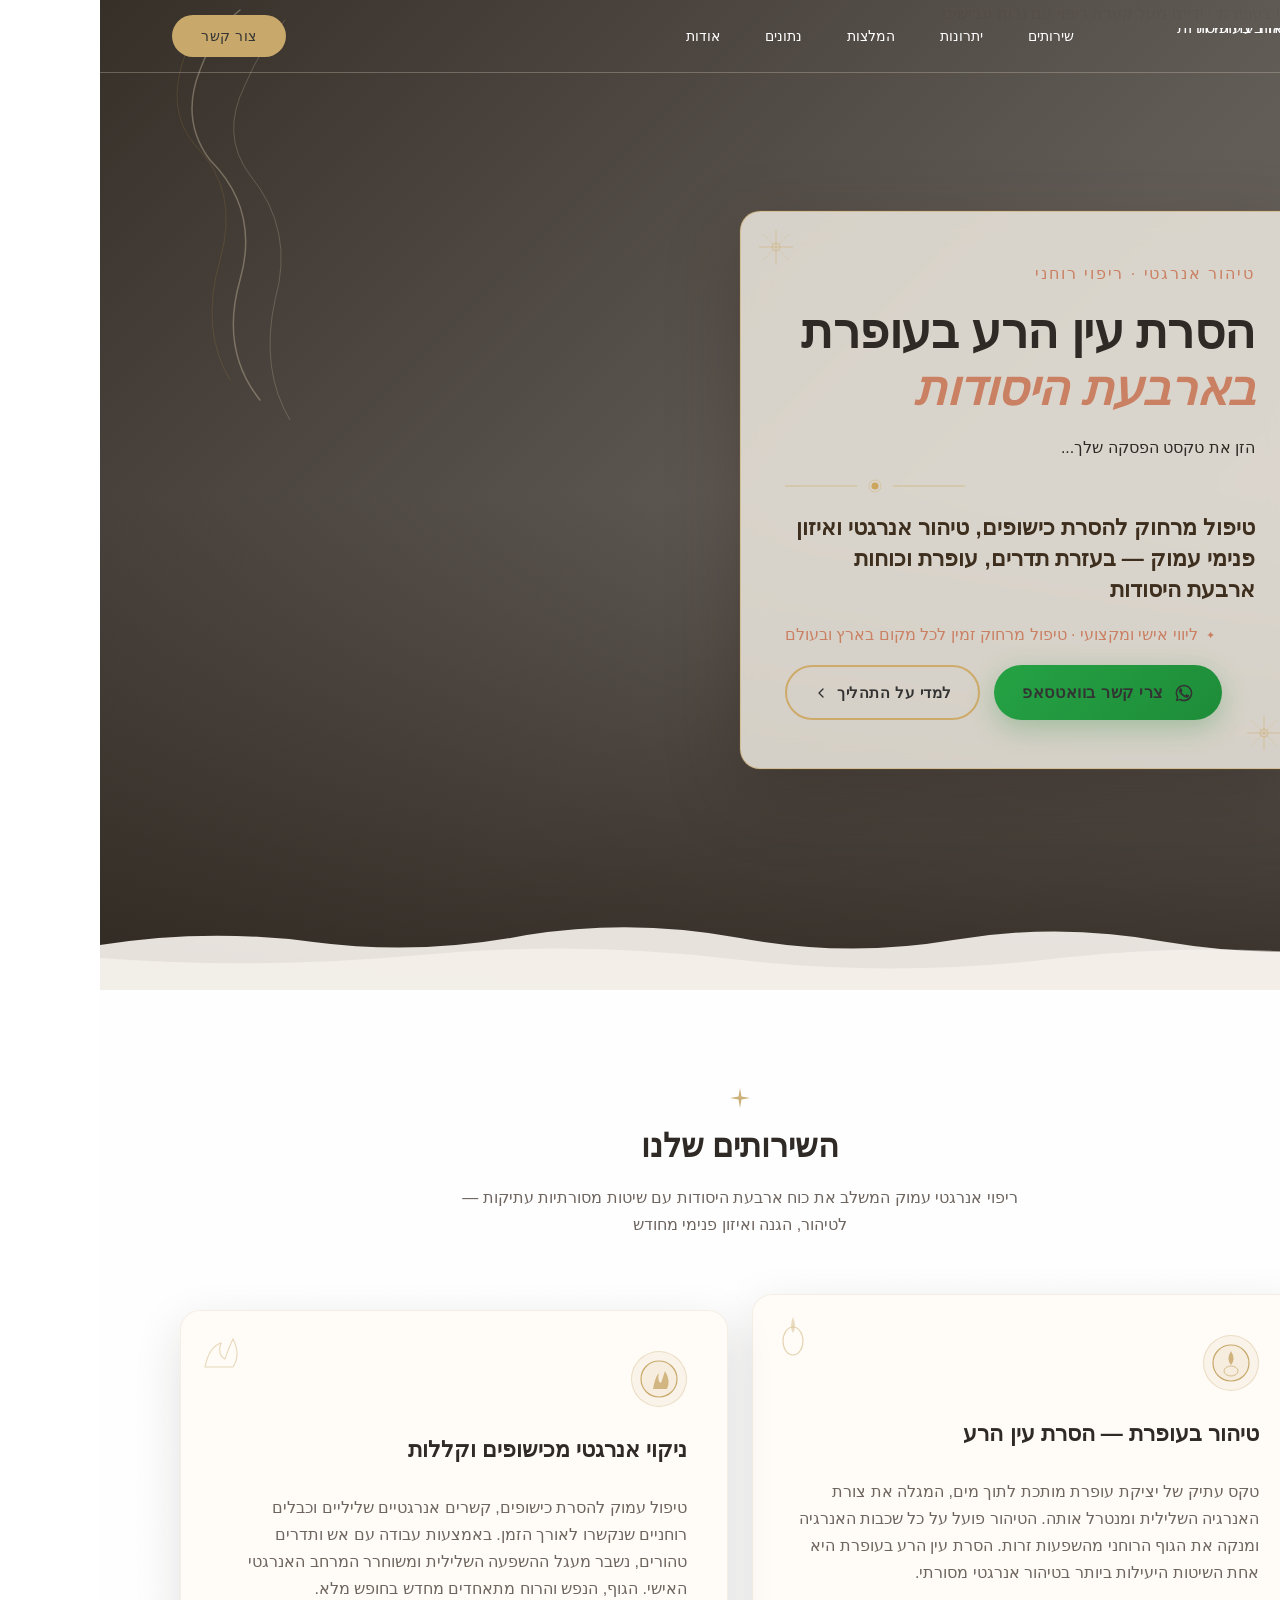
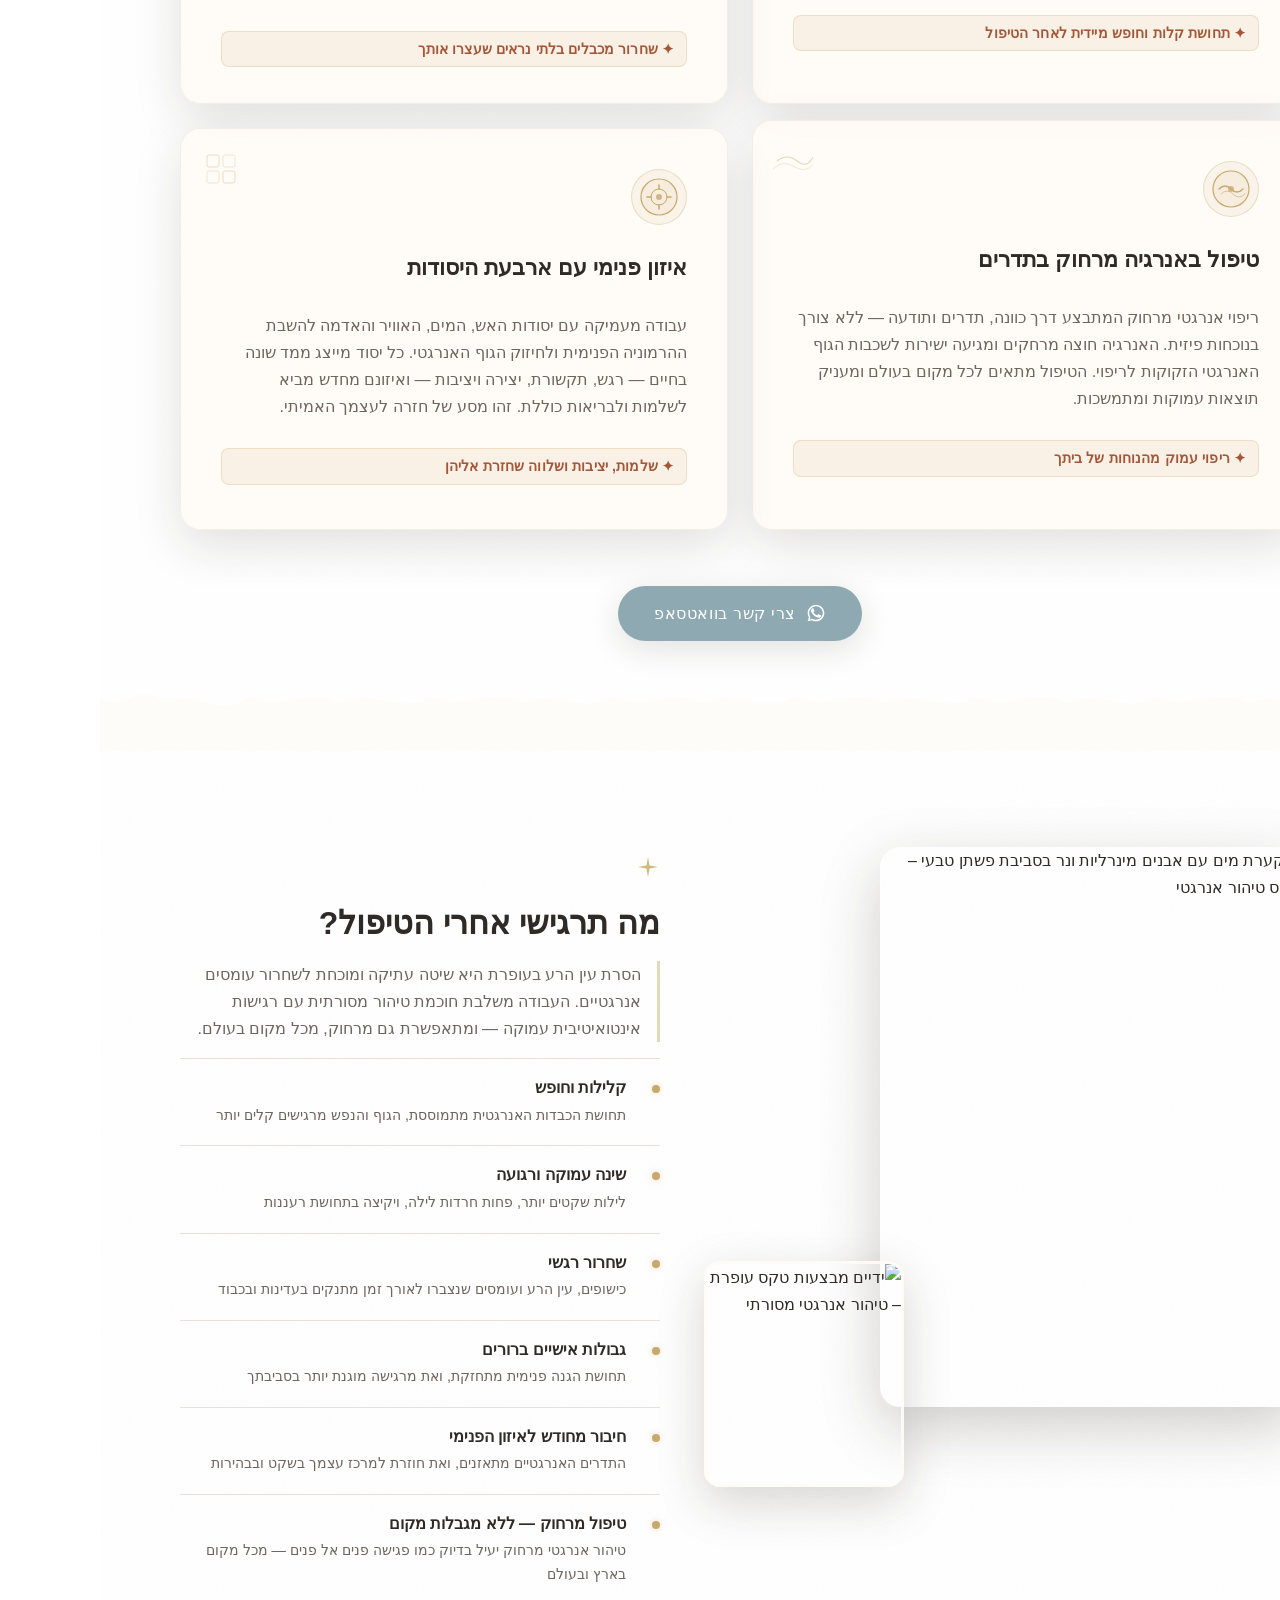
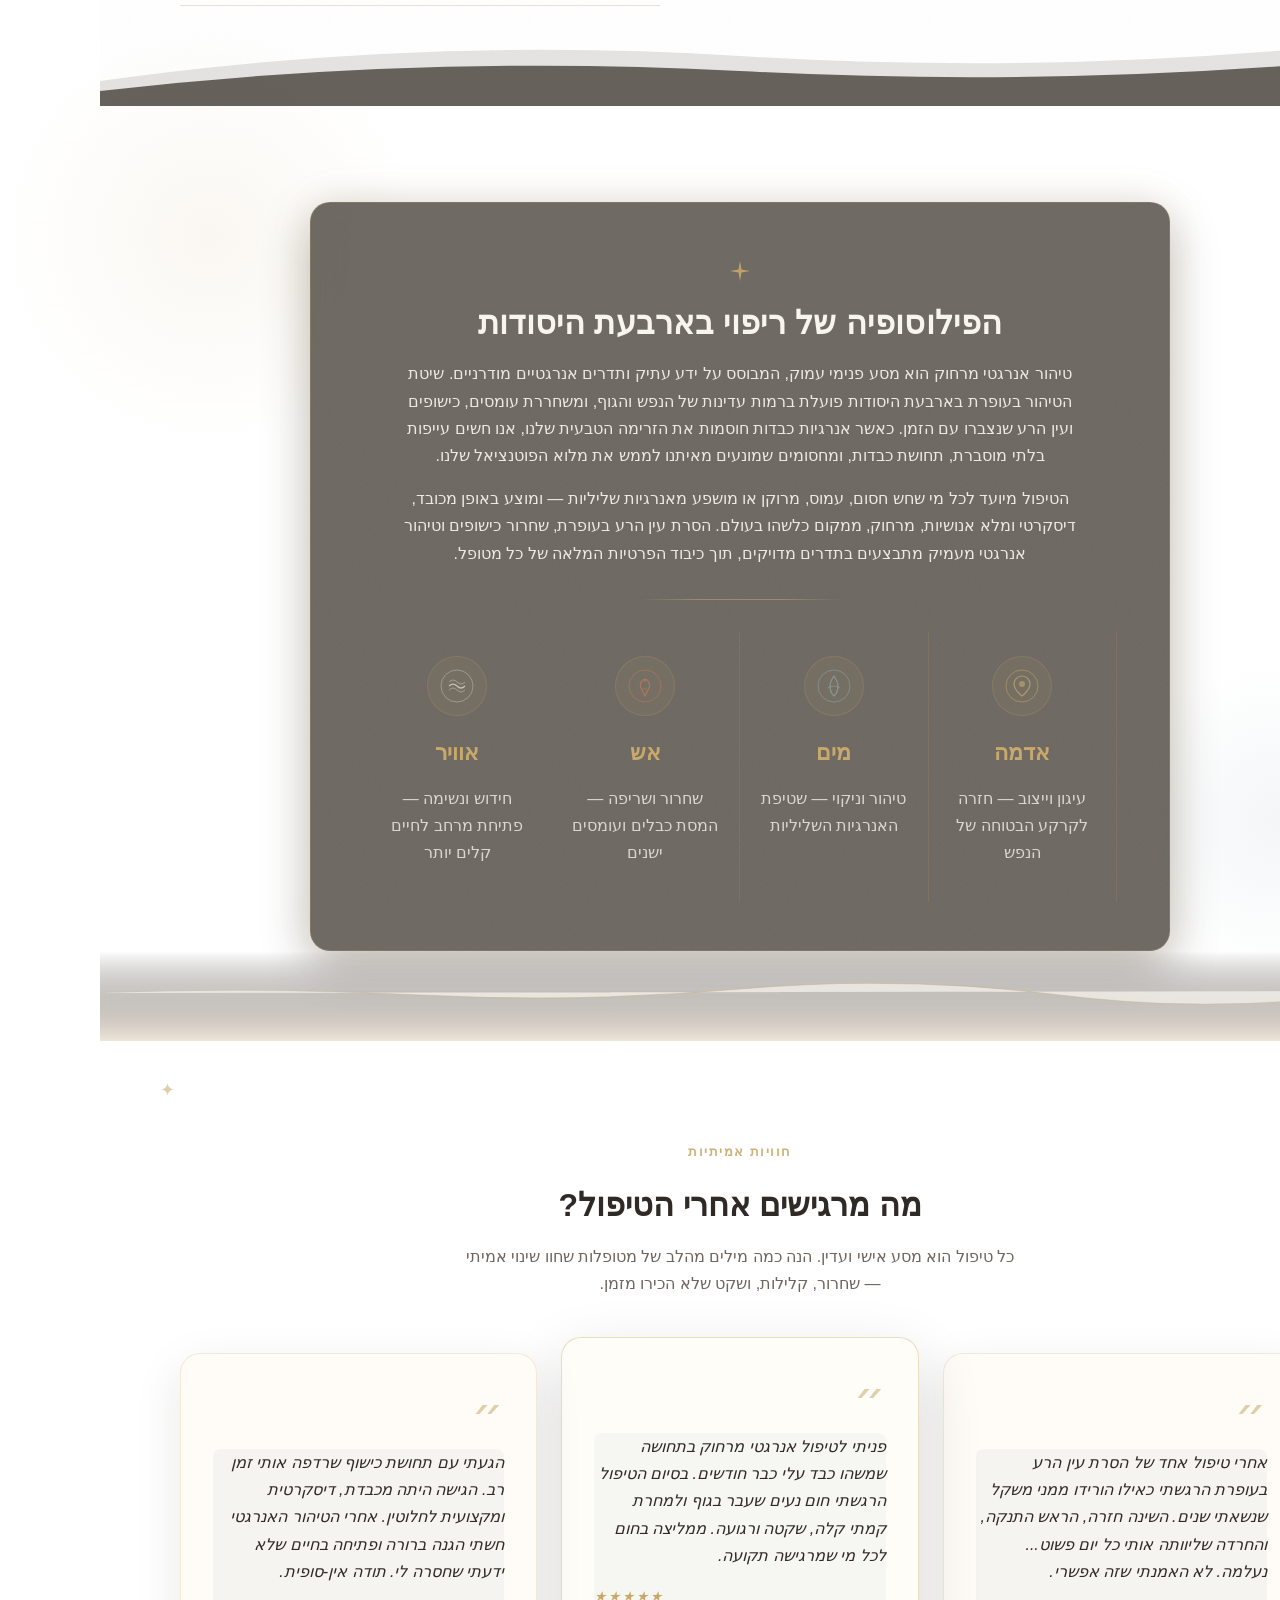
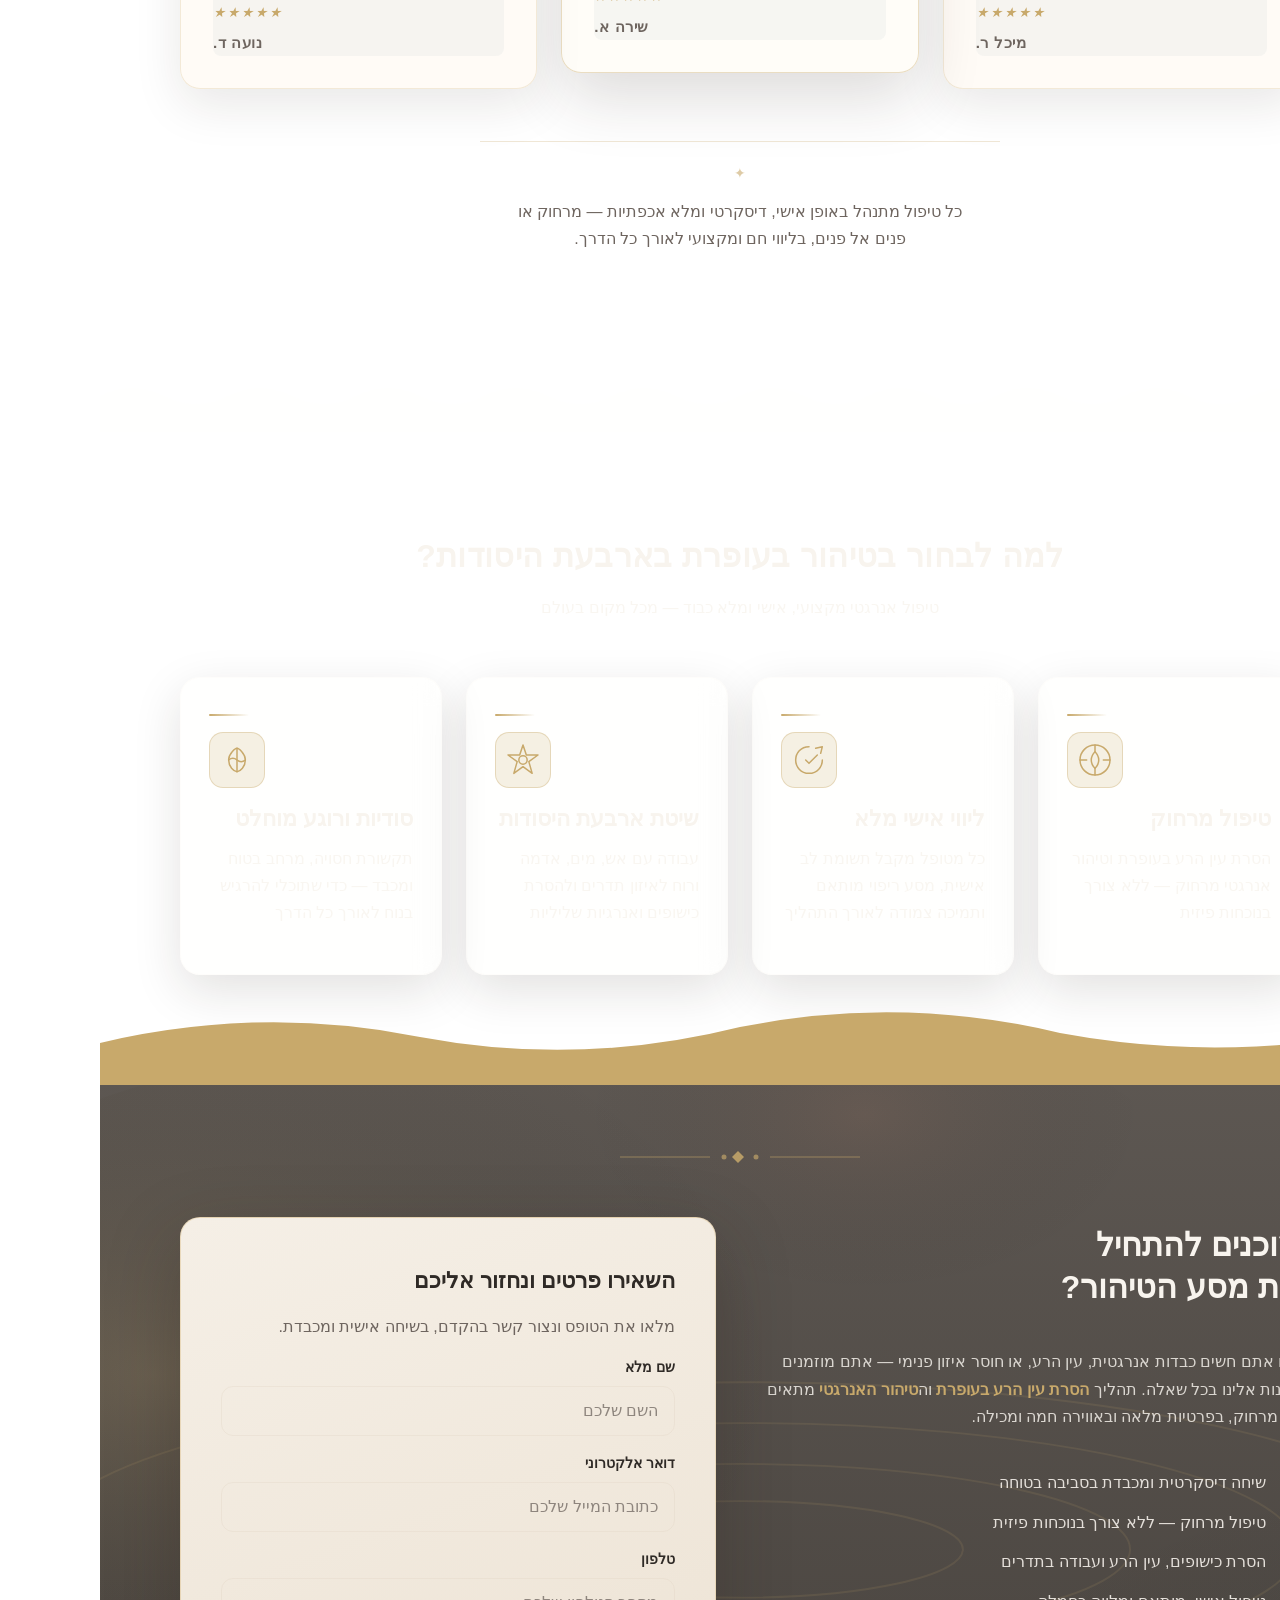
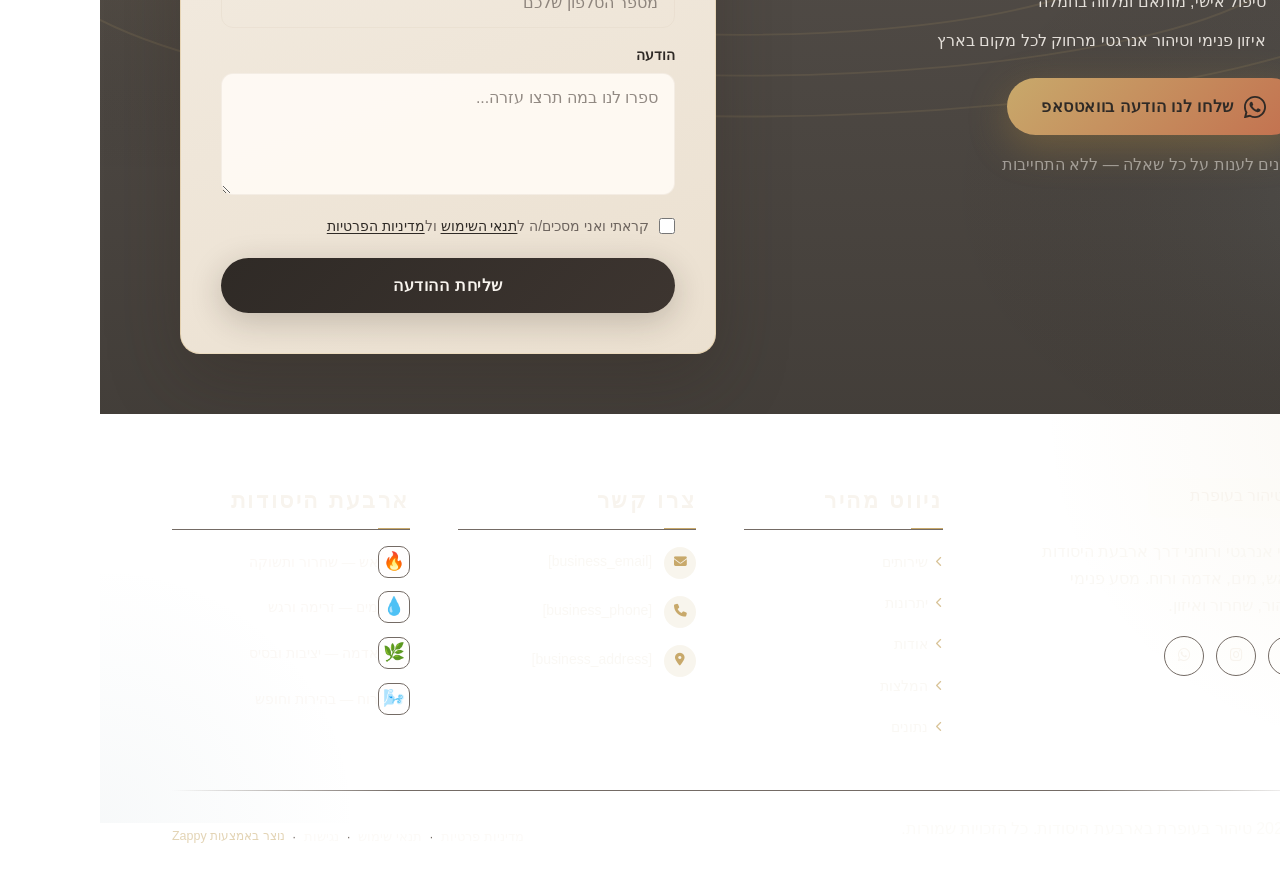
==== commit b99439a7: "Background sync: Progressive GitHub Sync" ====
--- a/index.html
+++ b/index.html
@@ -861,14 +861,20 @@
 
       <!-- CTAs -->
       <div class="index-hero-ctas">
-        
+        <a href="https://wa.me/[whatsapp_handle]" class="index-hero-btn-primary" target="_blank" rel="noopener noreferrer" data-element-type="button" data-native-element="true">
+          <svg width="20" height="20" viewBox="0 0 24 24" fill="currentColor" xmlns="http://www.w3.org/2000/svg" aria-hidden="true">
+            <path d="M17.472 14.382c-.297-.149-1.758-.867-2.03-.967-.273-.099-.471-.148-.67.15-.197.297-.767.966-.94 1.164-.173.199-.347.223-.644.075-.297-.15-1.255-.463-2.39-1.475-.883-.788-1.48-1.761-1.653-2.059-.173-.297-.018-.458.13-.606.134-.133.298-.347.446-.52.149-.174.198-.298.298-.497.099-.198.05-.371-.025-.52-.075-.149-.669-1.612-.916-2.207-.242-.579-.487-.5-.669-.51-.173-.008-.371-.01-.57-.01-.198 0-.52.074-.792.372-.272.297-1.04 1.016-1.04 2.479 0 1.462 1.065 2.875 1.213 3.074.149.198 2.096 3.2 5.077 4.487.709.306 1.262.489 1.694.625.712.227 1.36.195 1.871.118.571-.085 1.758-.719 2.006-1.413.248-.694.248-1.289.173-1.413-.074-.124-.272-.198-.57-.347z"></path>
+            <path d="M11.999 2C6.477 2 2 6.477 2 12c0 1.89.525 3.66 1.438 5.168L2 22l4.978-1.413A9.953 9.953 0 0012 22c5.523 0 10-4.477 10-10S17.523 2 12 2zm0 18.182a8.182 8.182 0 01-4.188-1.148l-.3-.178-3.1.88.844-3.02-.196-.31A8.182 8.182 0 1112 20.182z"></path>
+          </svg>
+          <span>צרי קשר בוואטסאפ</span>
+        </a>
         <a href="#process" class="index-hero-btn-secondary" data-element-type="button" data-element-id="btn-1777482996215-nswk4vgv6" data-native-element="true">
           <span>למדי על התהליך</span>
           <svg width="16" height="16" viewBox="0 0 24 24" fill="none" stroke="currentColor" stroke-width="2" stroke-linecap="round" stroke-linejoin="round" data-element-type="icon" data-icon-type="svg" aria-hidden="true">
             <polyline points="15 18 9 12 15 6"></polyline>
           </svg>
         </a>
-      </div>
+</div>
     </div>
   </div>
 
